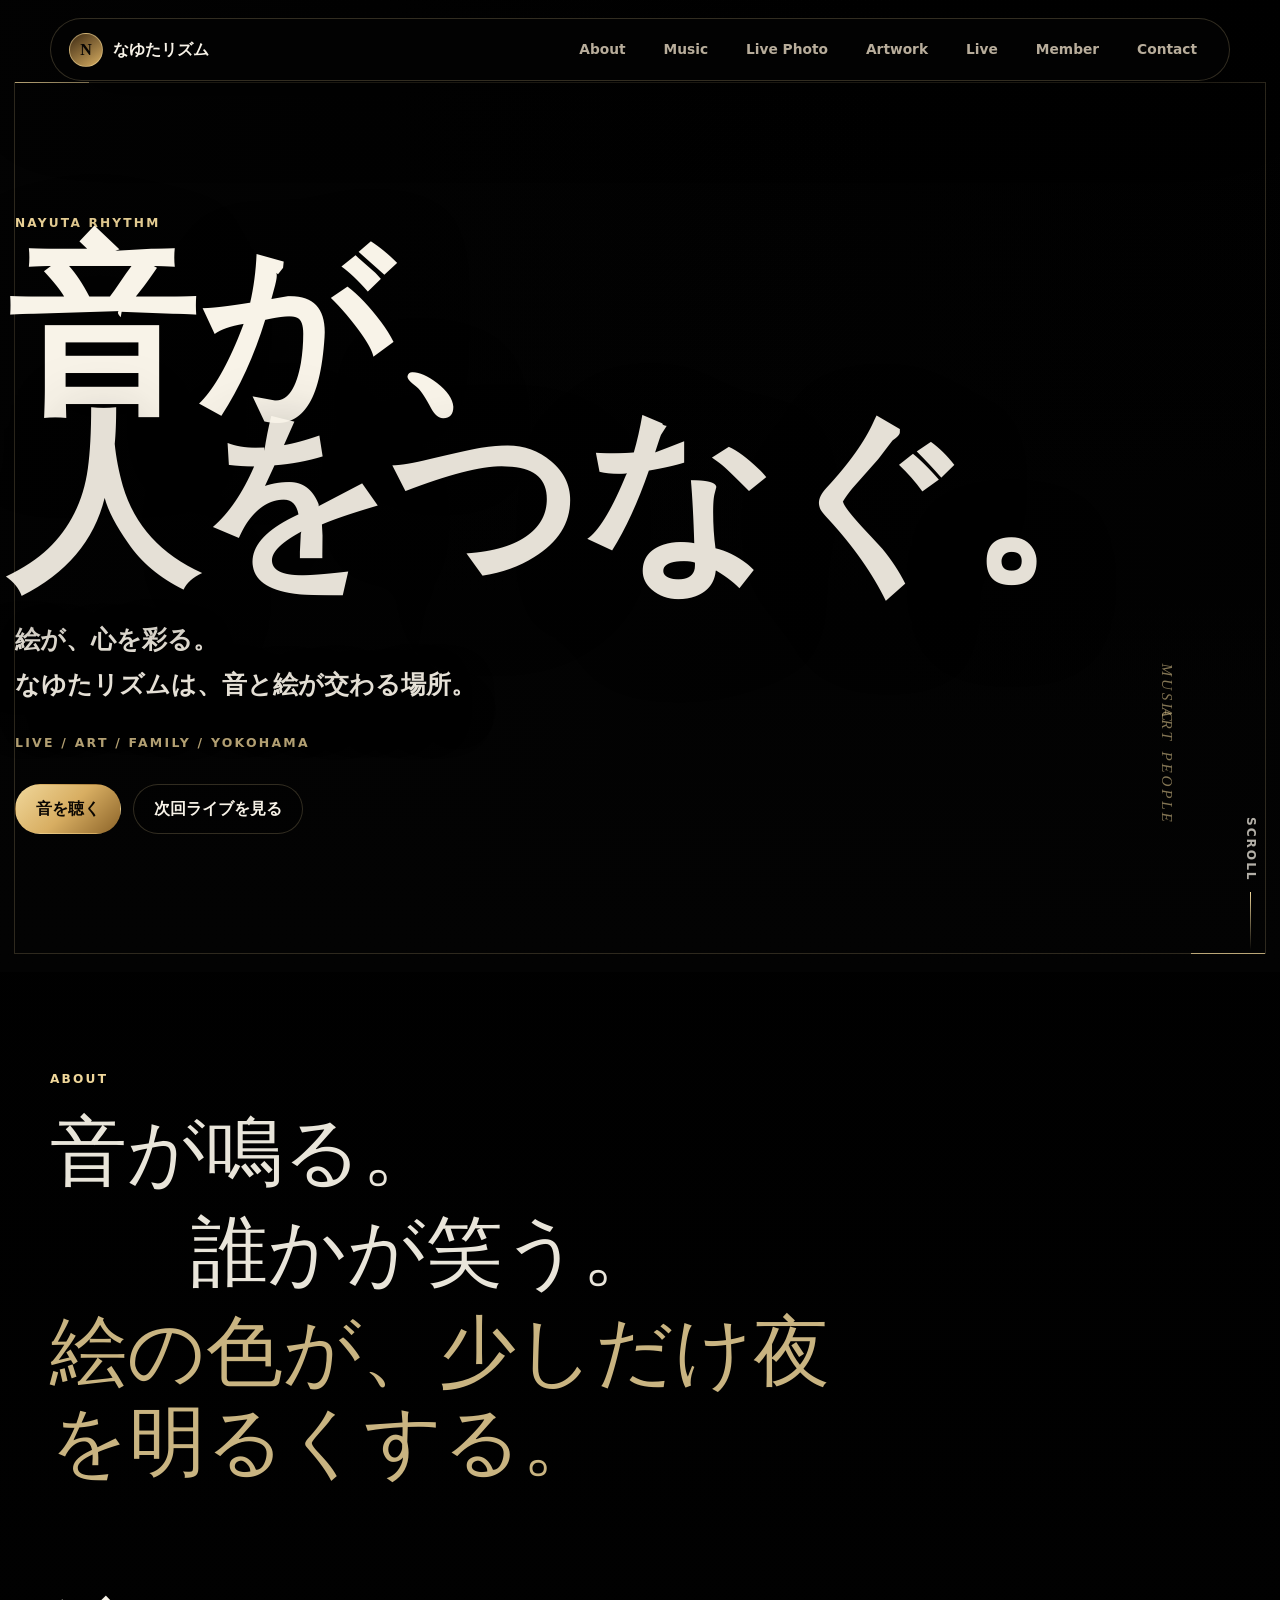
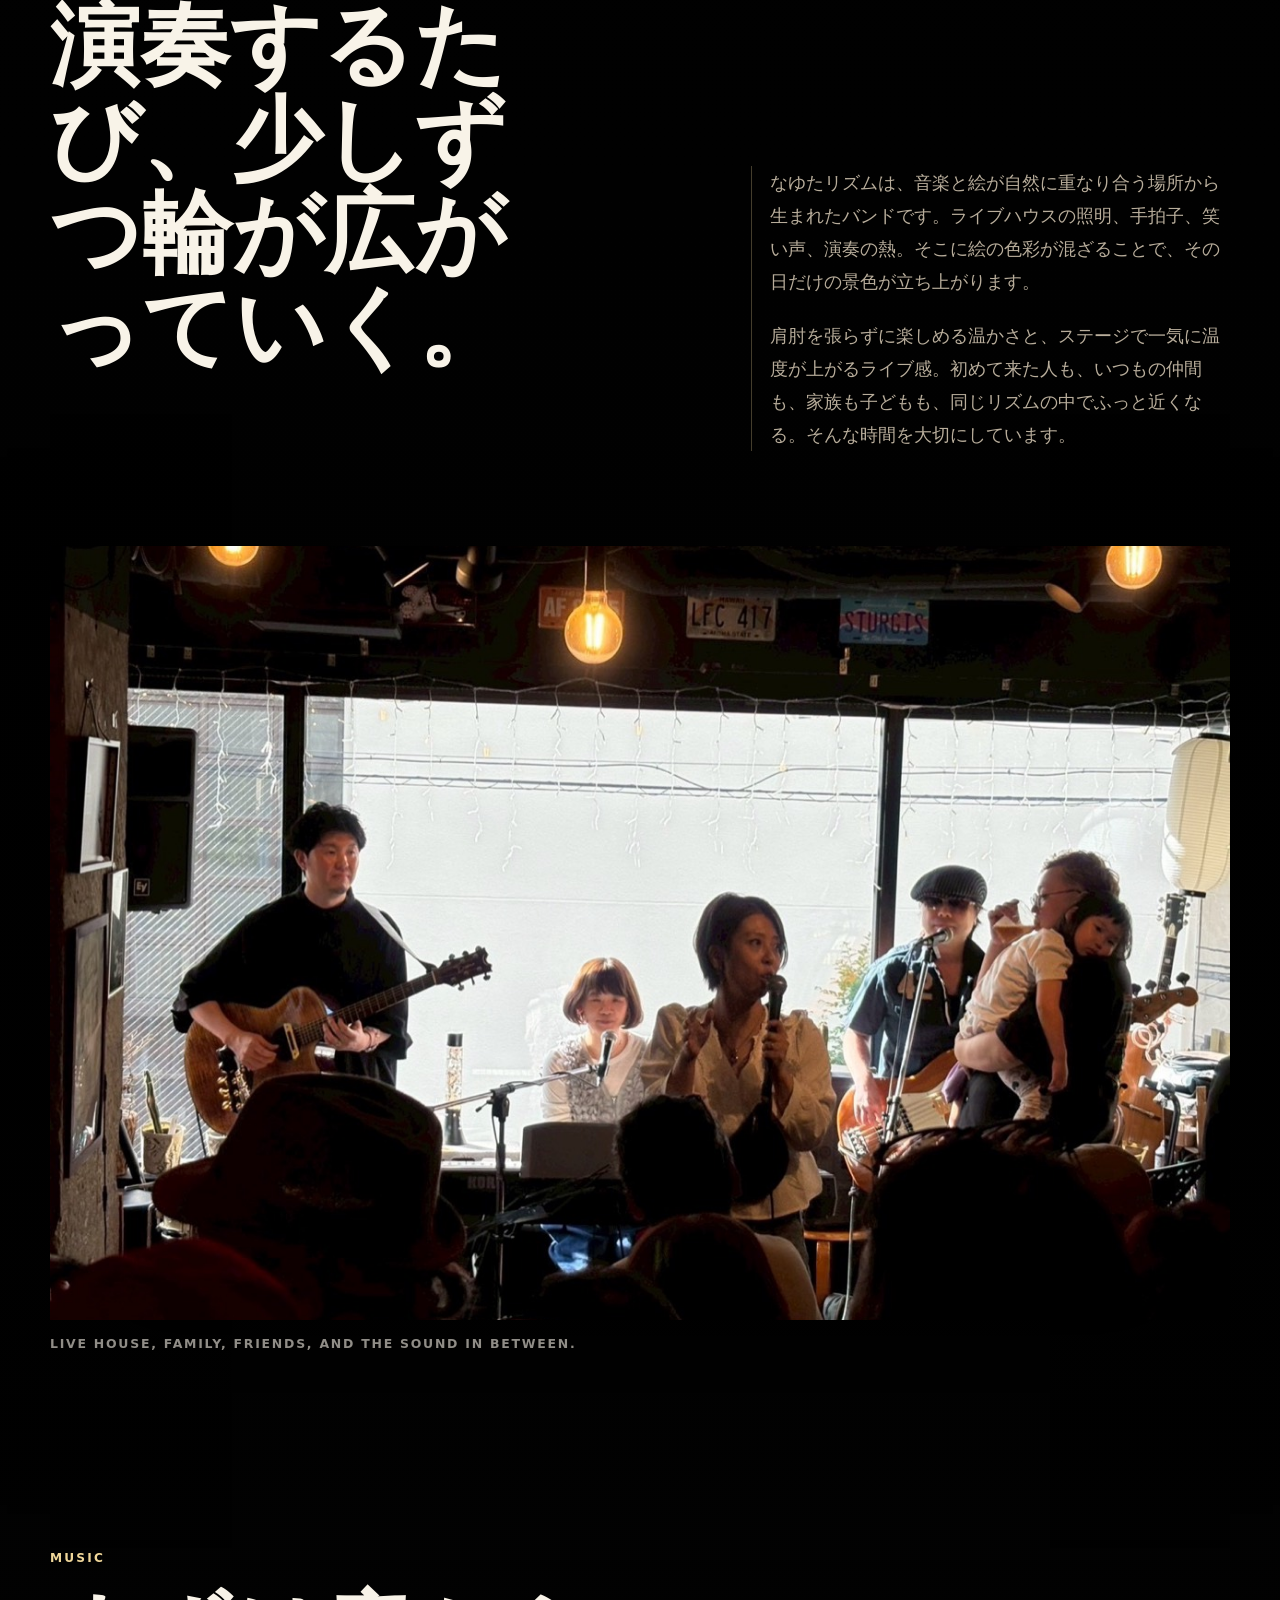
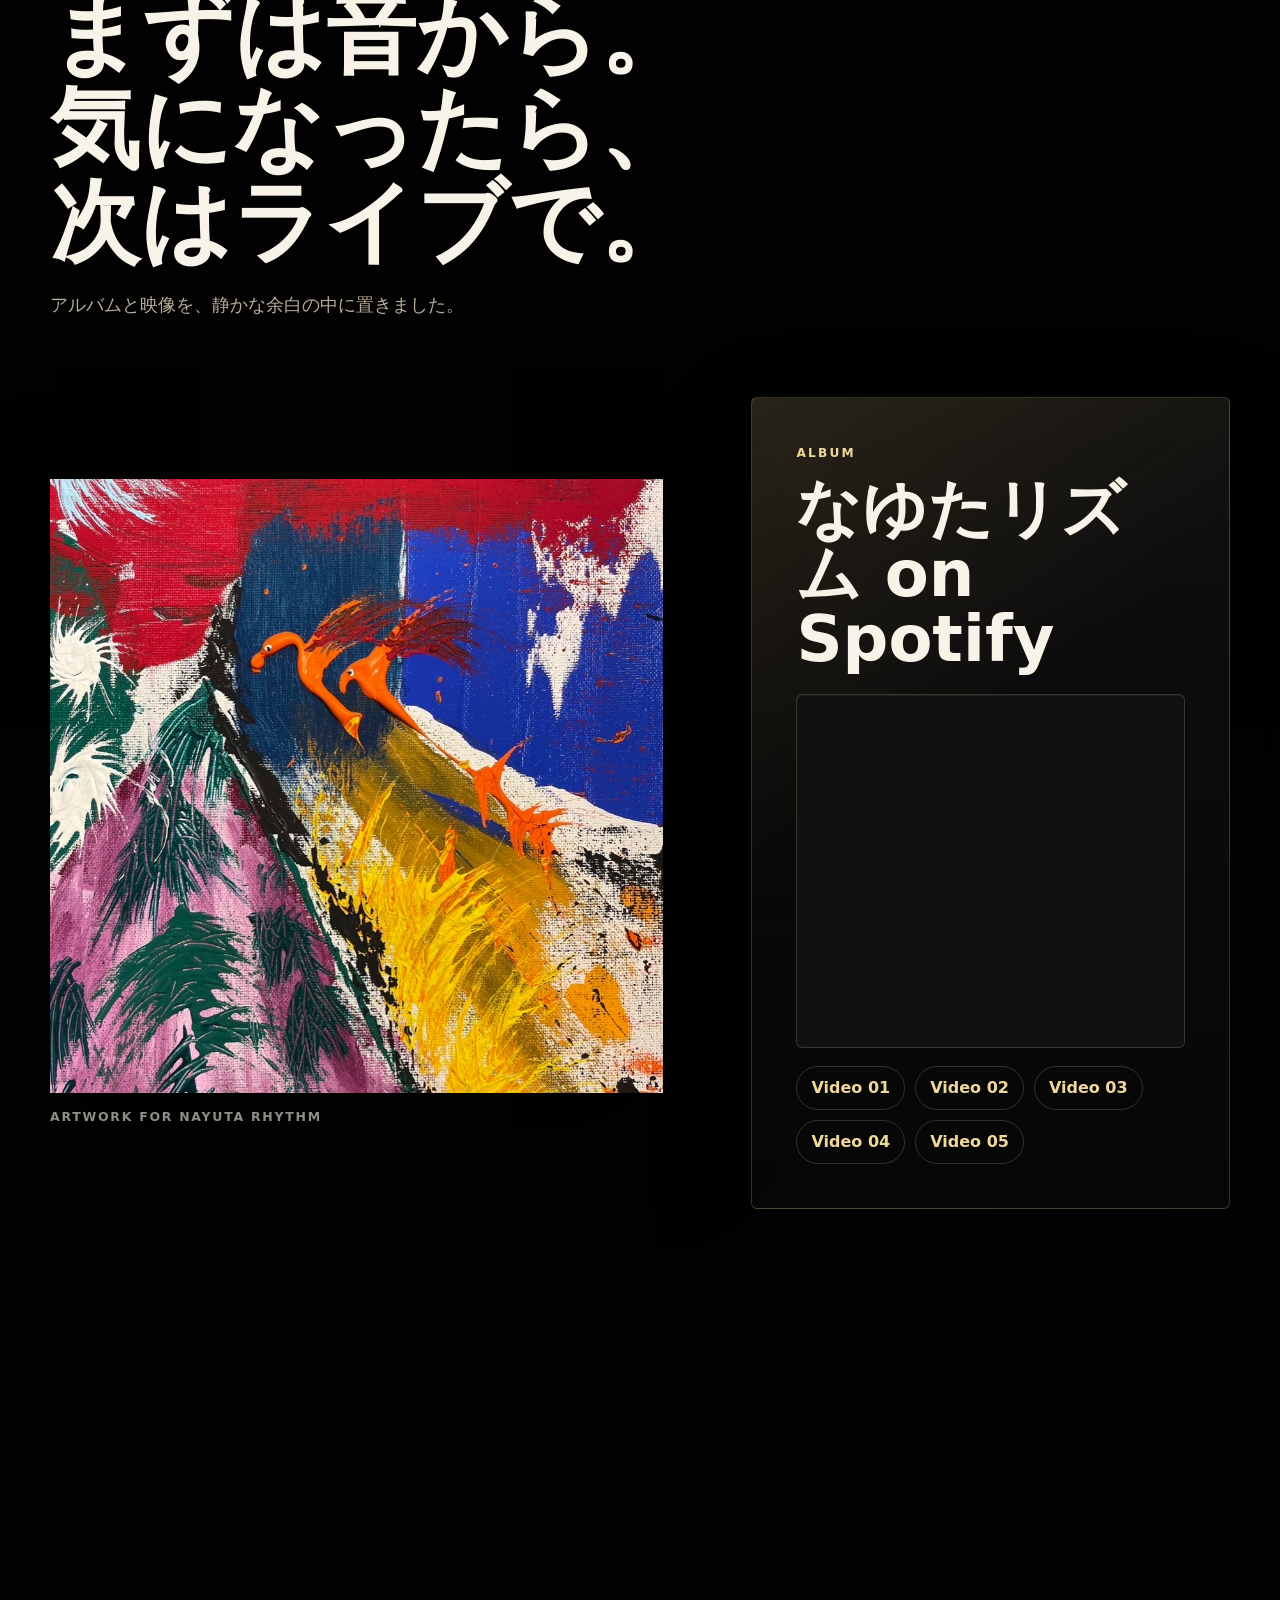
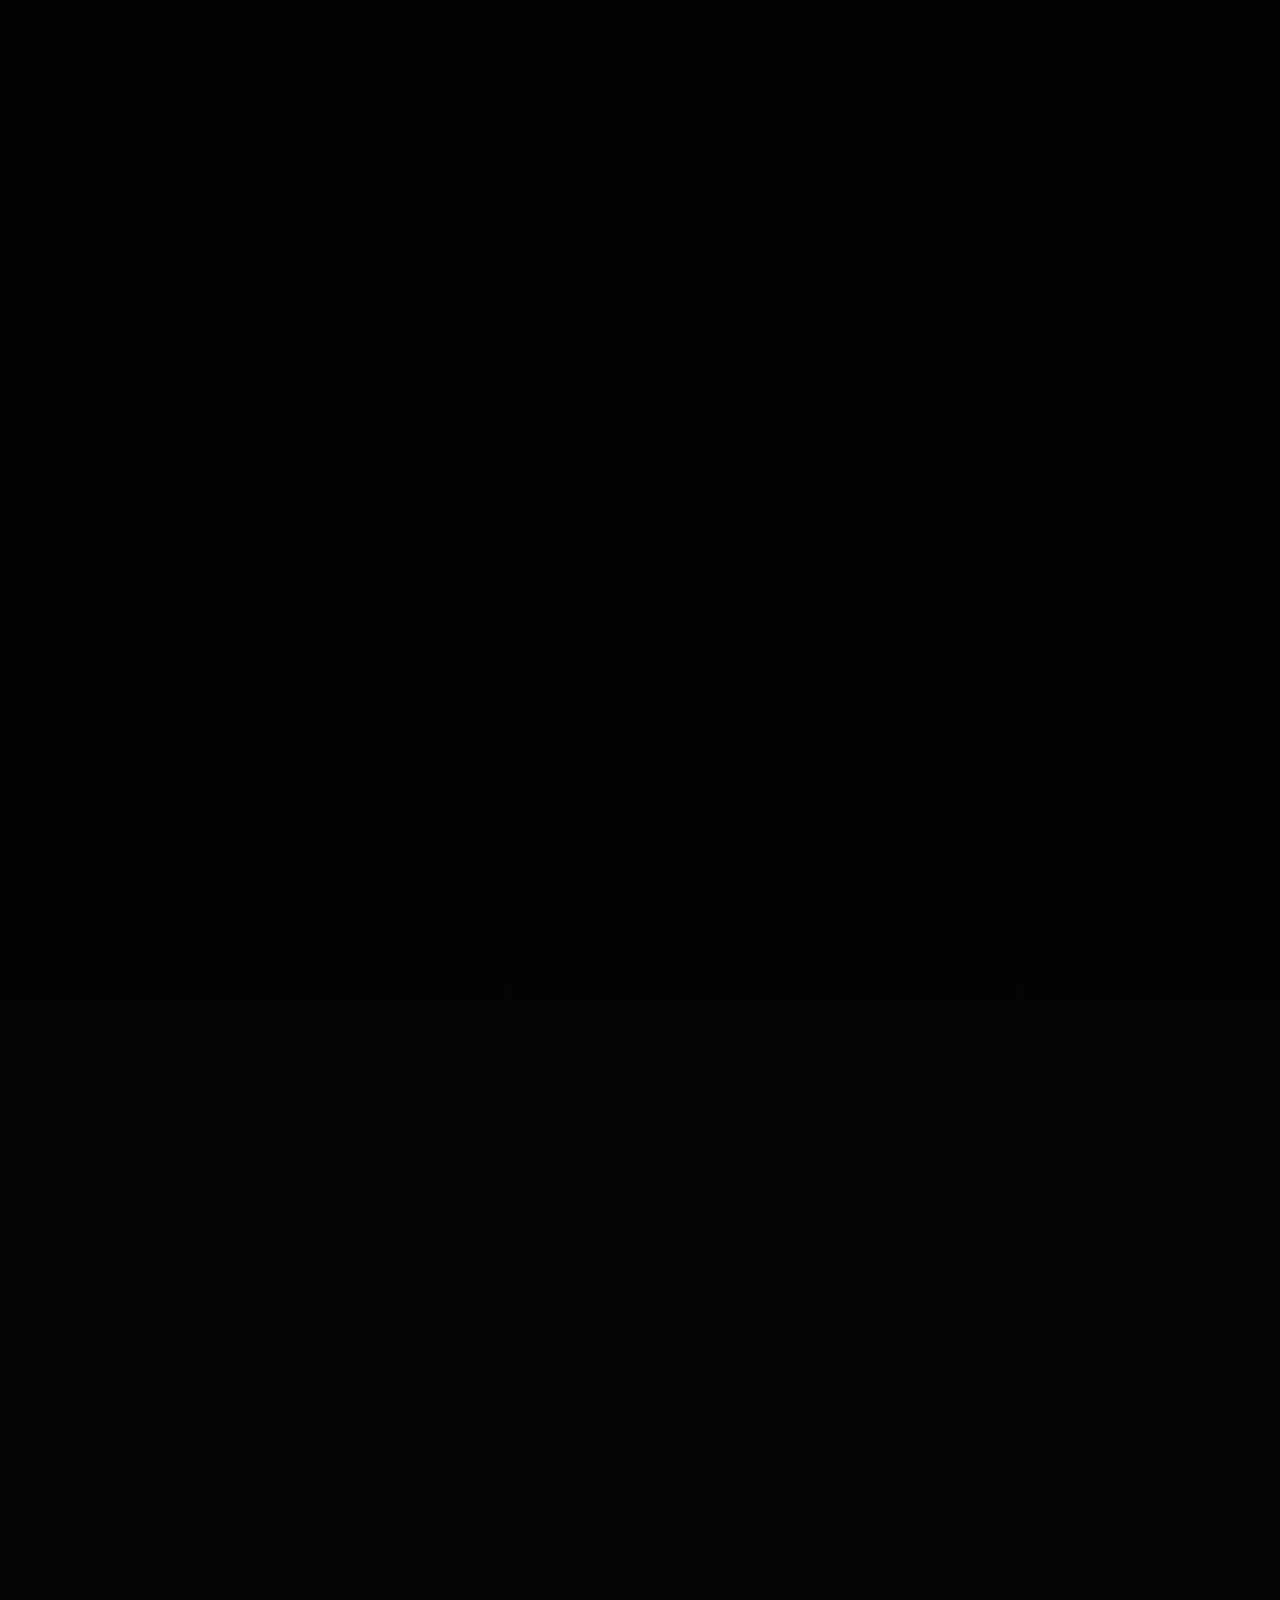
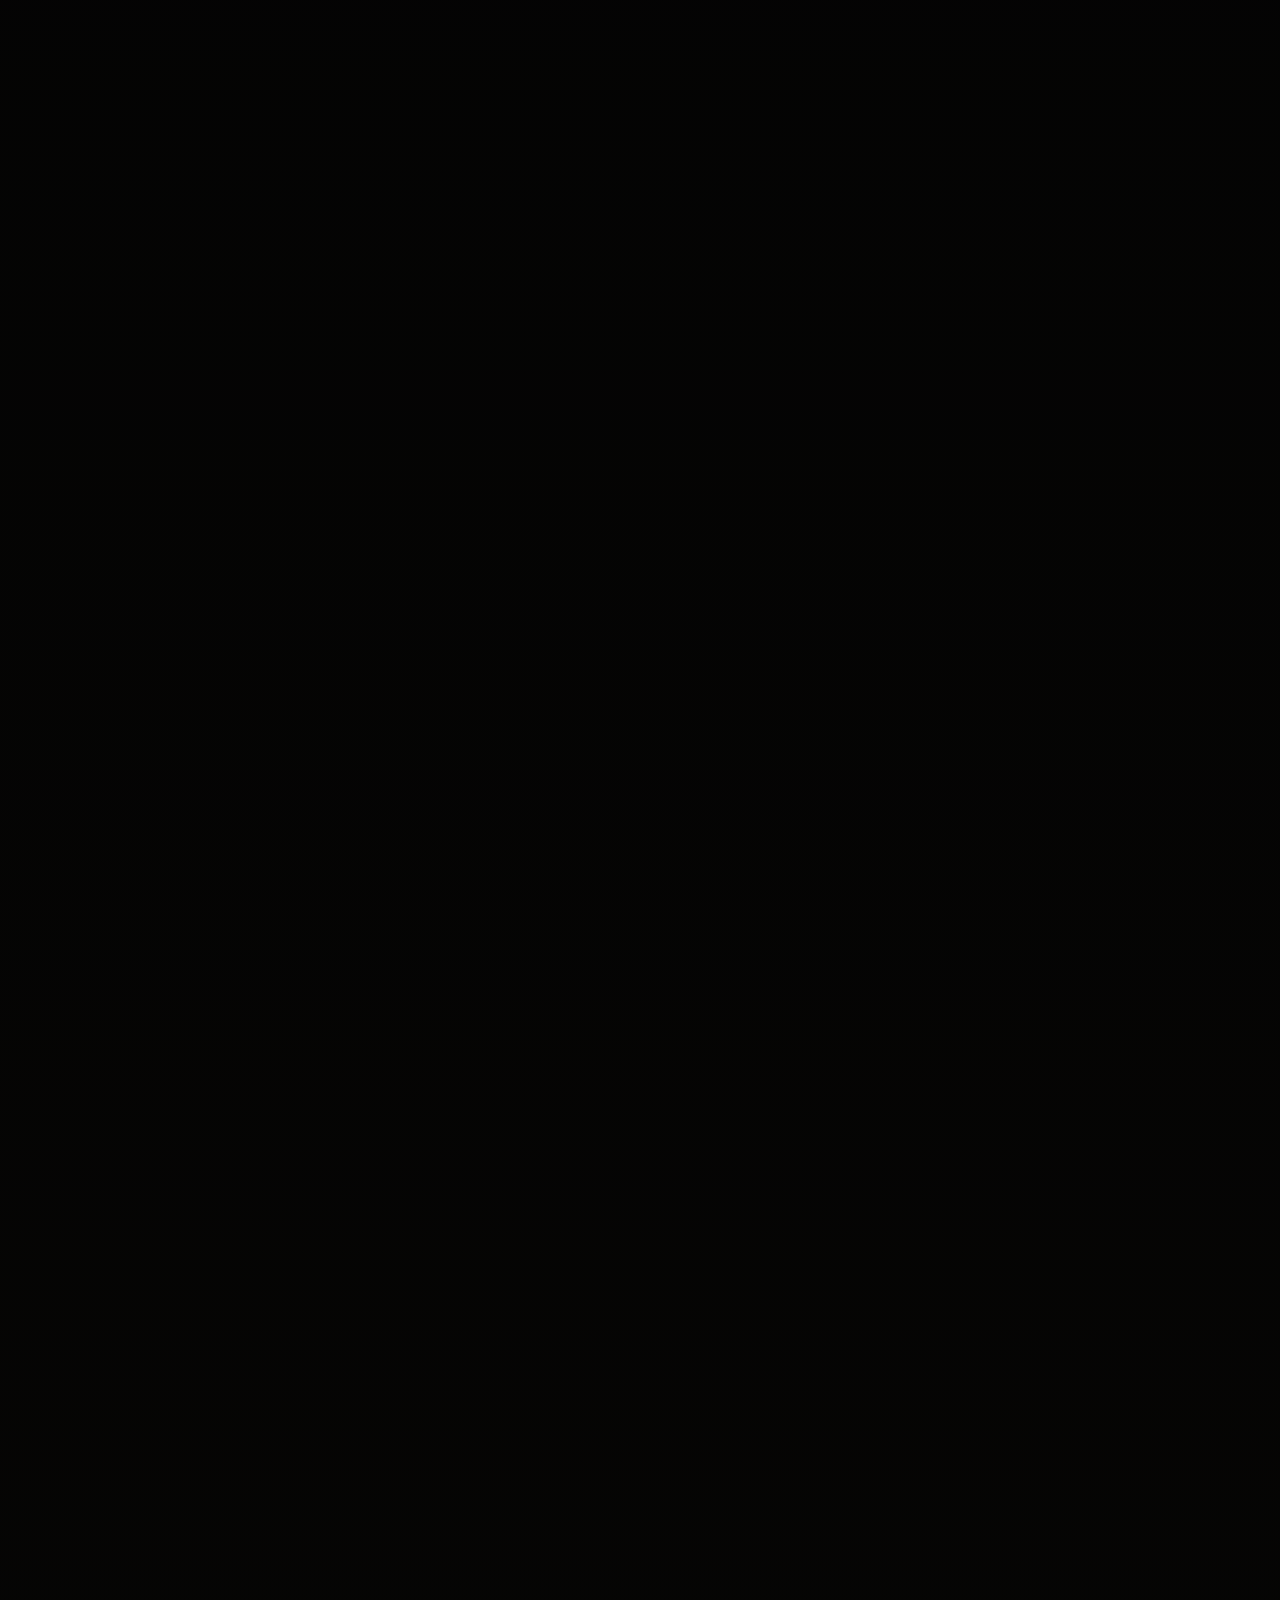
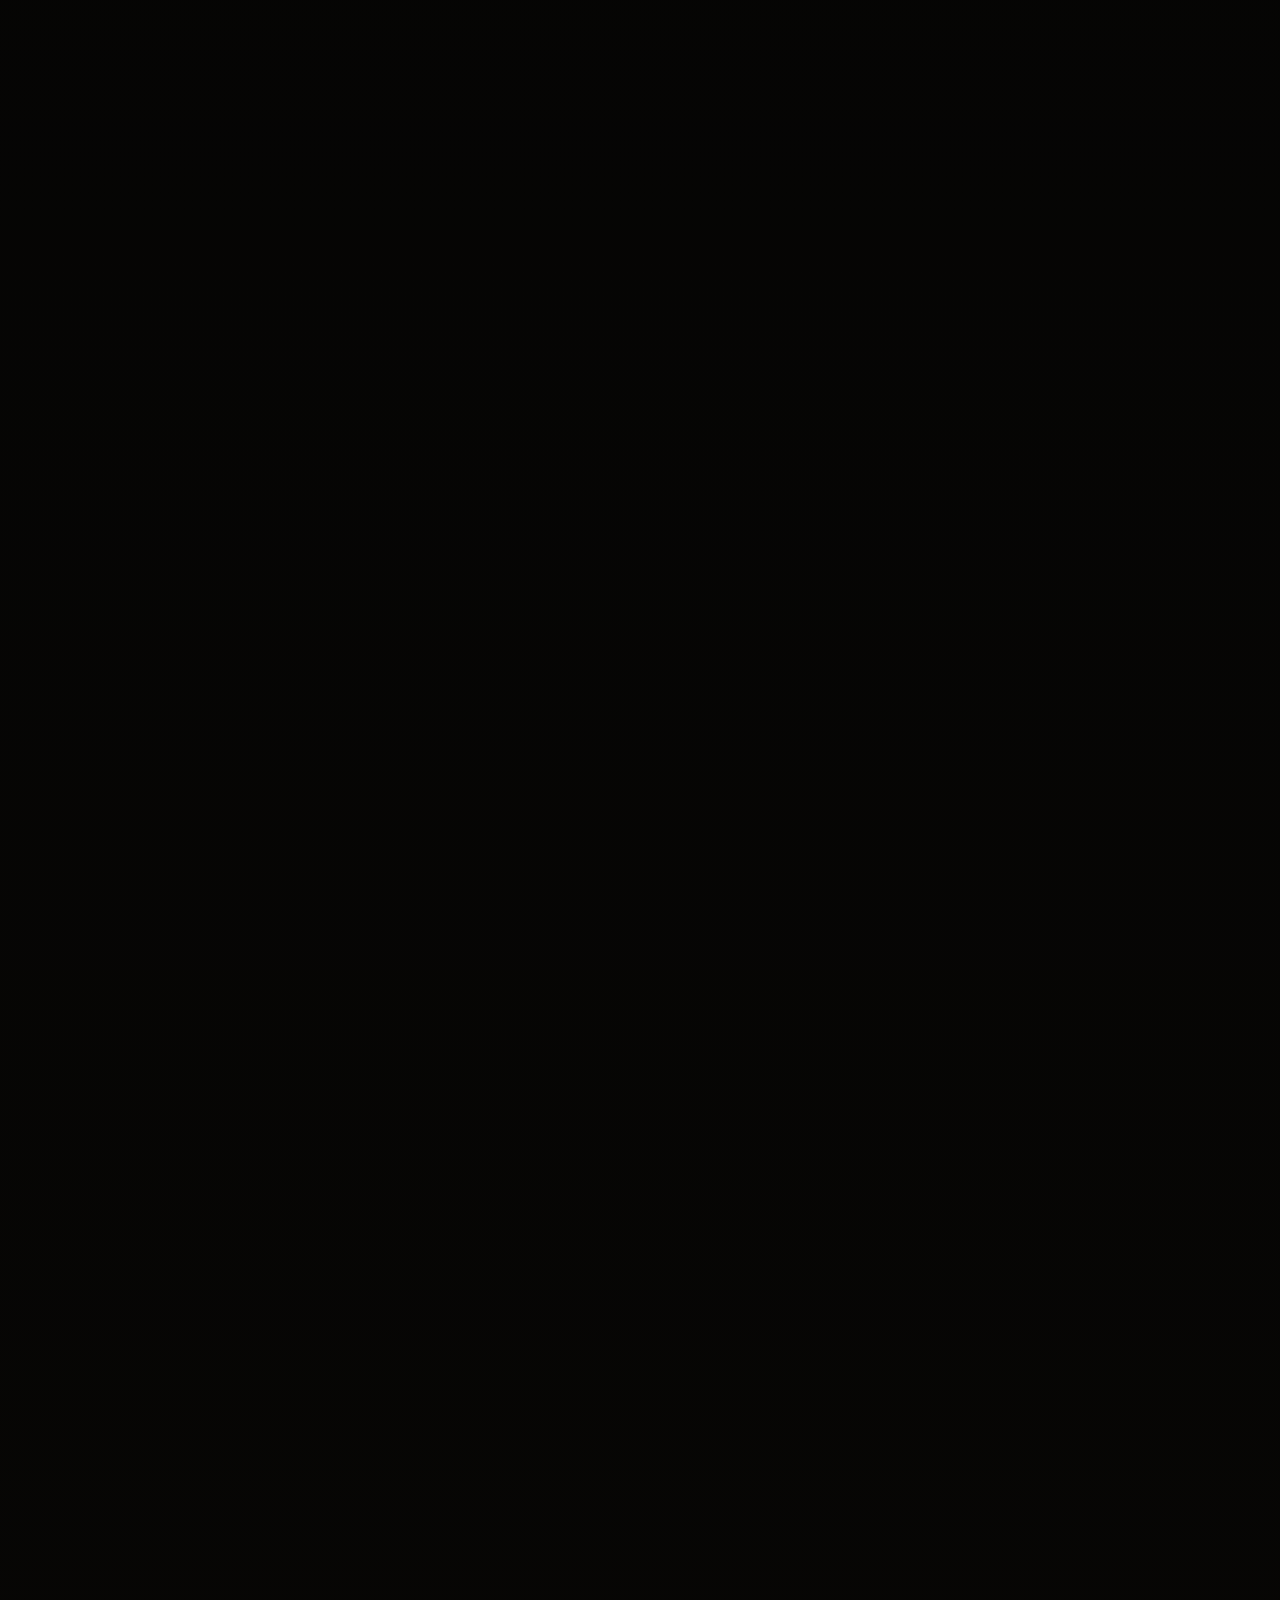
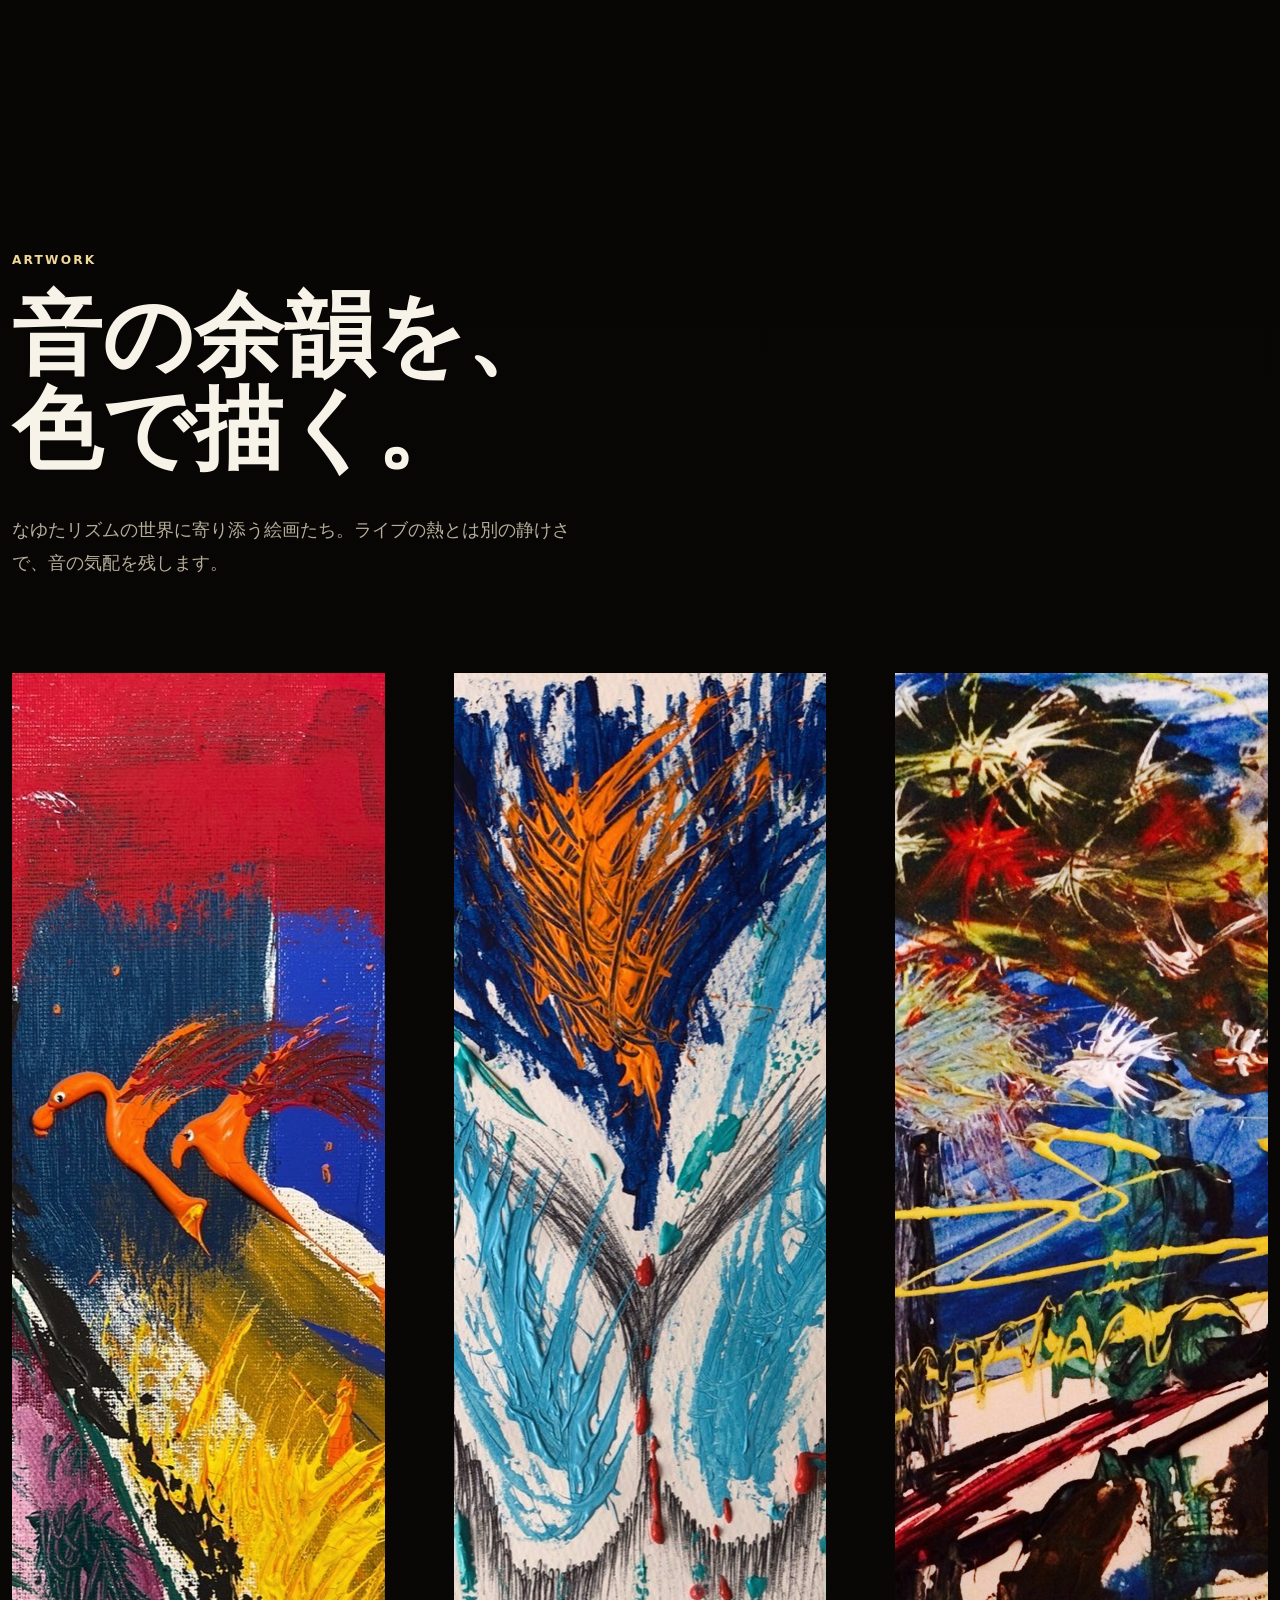
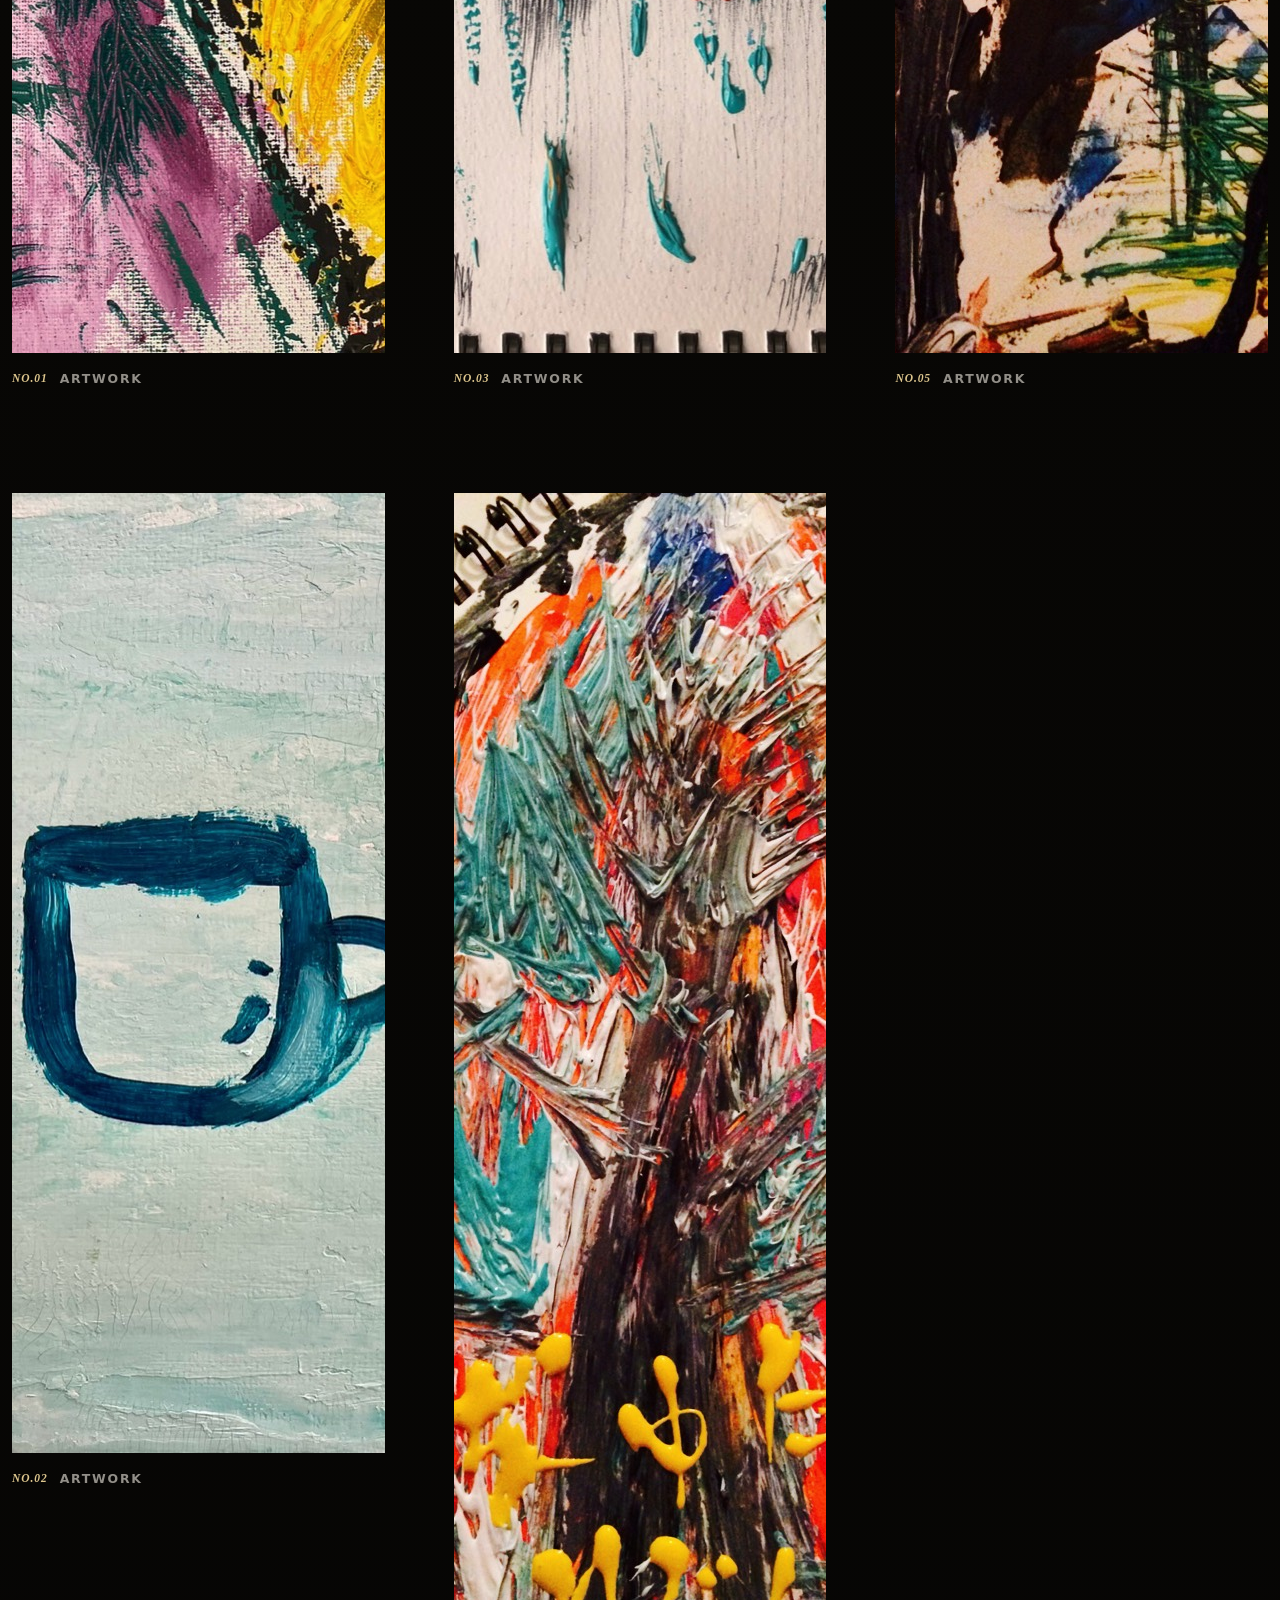
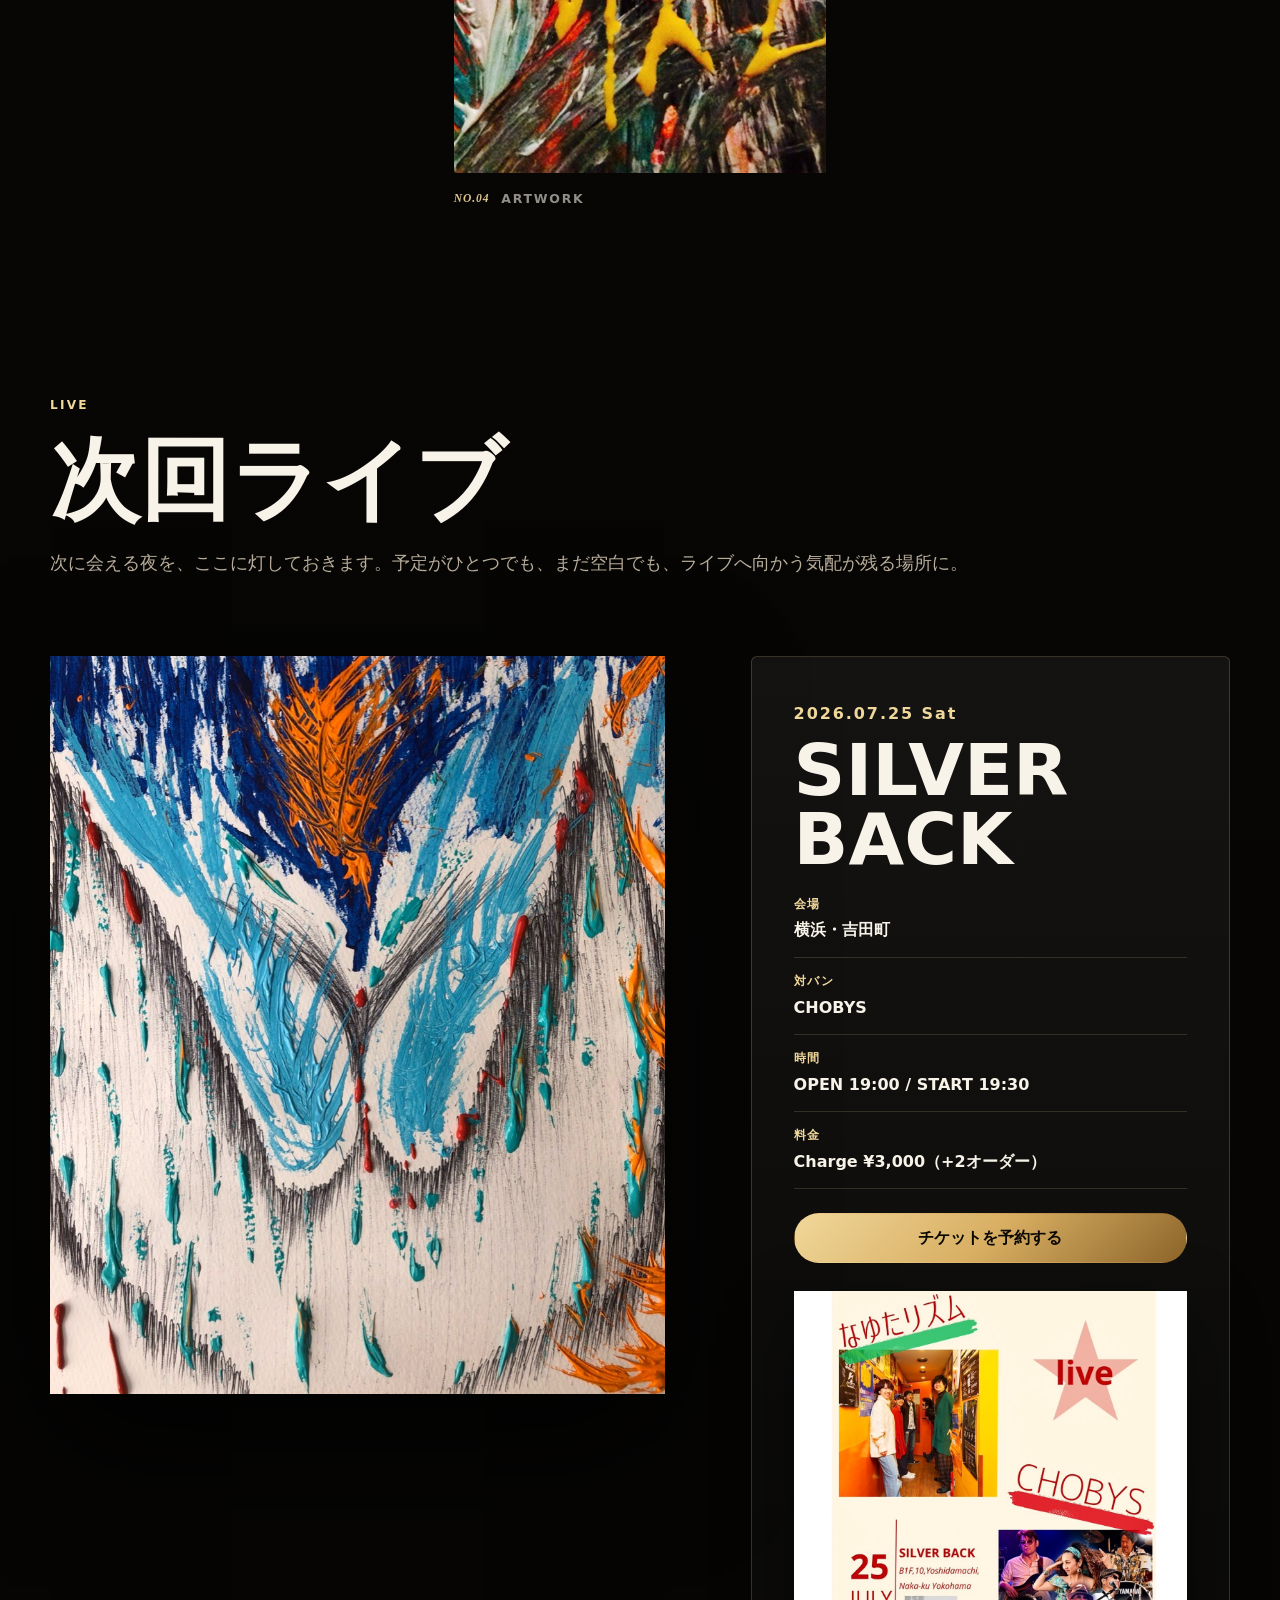
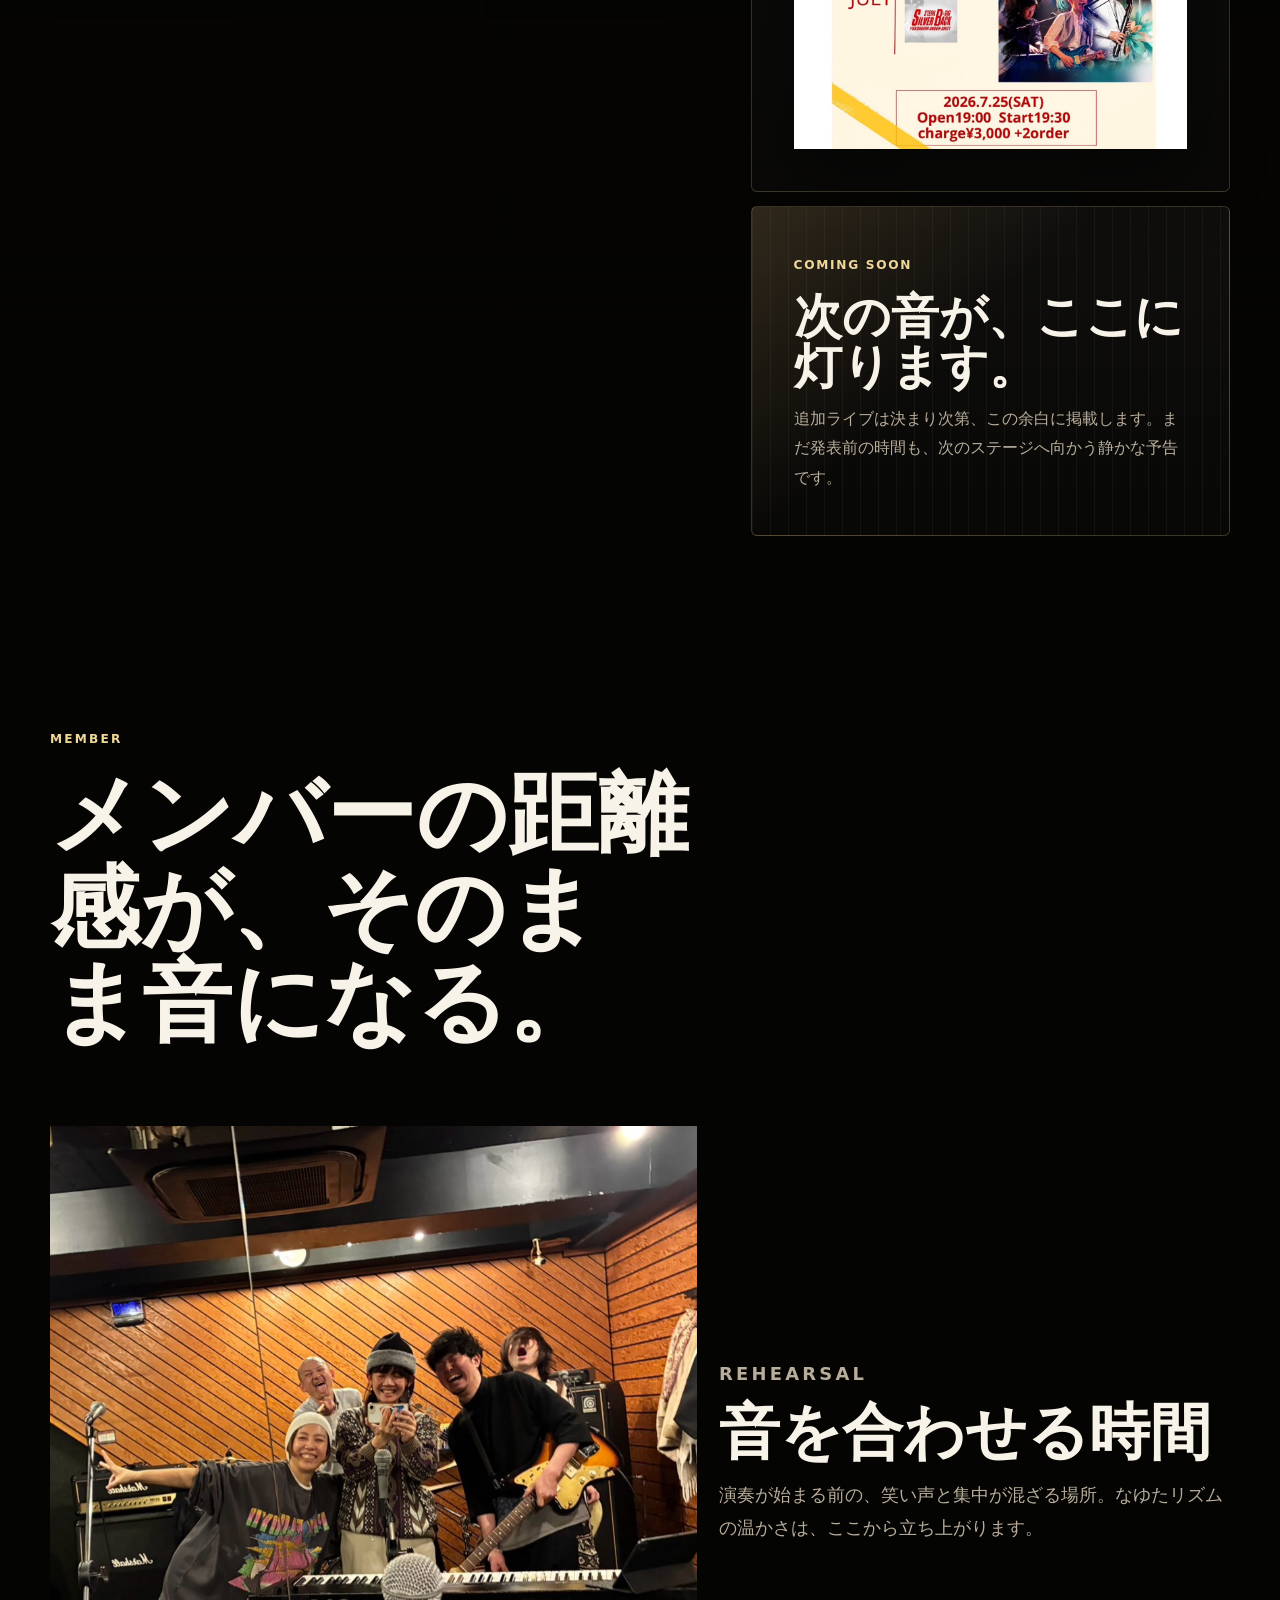
==== index.html @ 08f3bb56 "Update YouTube menu labels" ====
<!doctype html>
<html lang="ja">
  <head>
    <meta charset="utf-8" />
    <meta name="viewport" content="width=device-width, initial-scale=1" />
    <meta name="theme-color" content="#030303" />
    <meta
      name="description"
      content="なゆたリズム公式サイト。音楽と絵が交わる温かなライブバンド。音源、ギャラリー、次回ライブ情報、出演依頼・お問い合わせはこちら。"
    />
    <meta property="og:type" content="website" />
    <meta property="og:site_name" content="なゆたリズム" />
    <meta property="og:title" content="なゆたリズム | Official Site" />
    <meta
      property="og:description"
      content="音が、人をつなぐ。絵が、心を彩る。なゆたリズムは、音と絵が交わる場所。"
    />
    <meta property="og:image" content="assets/live-06.jpg" />
    <meta name="twitter:card" content="summary_large_image" />
    <title>なゆたリズム | 音と絵が交わる公式サイト</title>
    <link rel="icon" href="favicon.svg" type="image/svg+xml" />
    <link rel="preconnect" href="https://open.spotify.com" />
    <link rel="stylesheet" href="styles.css?v=20260708-youtube-menu-v11" />
  </head>
  <body>
    <a class="skip-link" href="#about">本文へ移動</a>
    <header class="site-header" data-header>
      <a class="brand" href="#top" aria-label="なゆたリズム TOPへ">
        <span class="brand-mark">N</span>
        <span>なゆたリズム</span>
      </a>

      <button class="nav-toggle" type="button" aria-label="メニューを開く" aria-expanded="false" data-nav-toggle>
        <span></span>
        <span></span>
      </button>

      <nav class="site-nav" aria-label="メインナビゲーション" data-nav>
        <a href="#about">About</a>
        <a href="#music">Music</a>
        <a href="#gallery">Live Photo</a>
        <a href="#artwork">Artwork</a>
        <a href="#live">Live</a>
        <a href="#member">Member</a>
        <a href="#contact">Contact</a>
      </nav>
    </header>

    <main id="top">
      <section class="hero" aria-label="なゆたリズム メインビジュアル">
        <picture>
          <source media="(max-width: 739px)" srcset="assets/live-02.jpg" width="960" height="1280" />
          <img
            class="hero-image"
            src="assets/live-06.jpg"
            alt="観客の前で演奏するなゆたリズムのライブ写真"
            width="1280"
            height="960"
            fetchpriority="high"
            decoding="async"
          />
        </picture>
        <div class="hero-shade" aria-hidden="true"></div>
        <div class="hero-frame" aria-hidden="true"></div>
        <div class="hero-content reveal">
          <p class="eyebrow">Nayuta Rhythm</p>
          <h1 class="hero-title"><span>音が、</span><span>人をつなぐ。</span></h1>
          <p class="hero-copy">
            絵が、心を彩る。<br />
            なゆたリズムは、音と絵が交わる場所。
          </p>
          <p class="hero-note">Live / Art / Family / Yokohama</p>
          <div class="hero-actions" aria-label="主要リンク">
            <a class="button button-primary" href="#music">音を聴く</a>
            <a class="button button-quiet" href="#live">次回ライブを見る</a>
          </div>
        </div>
        <div class="hero-words" aria-hidden="true">
          <span>Music</span>
          <span>Art</span>
          <span>People</span>
        </div>
        <a class="scroll-cue" href="#about" aria-label="下へスクロール">
          <span>Scroll</span>
        </a>
      </section>

      <section id="about" class="section about-section reveal">
        <p class="section-kicker">About</p>
        <div class="story-intro" aria-label="なゆたリズムの世界観">
          <span>音が鳴る。</span>
          <span>誰かが笑う。</span>
          <span>絵の色が、少しだけ夜を明るくする。</span>
        </div>
        <div class="about-layout">
          <div class="section-heading">
            <h2>演奏するたび、少しずつ輪が広がっていく。</h2>
          </div>
          <div class="about-copy">
            <p>
              なゆたリズムは、音楽と絵が自然に重なり合う場所から生まれたバンドです。ライブハウスの照明、手拍子、笑い声、演奏の熱。そこに絵の色彩が混ざることで、その日だけの景色が立ち上がります。
            </p>
            <p>
              肩肘を張らずに楽しめる温かさと、ステージで一気に温度が上がるライブ感。初めて来た人も、いつもの仲間も、家族も子どもも、同じリズムの中でふっと近くなる。そんな時間を大切にしています。
            </p>
          </div>
        </div>
        <figure class="wide-photo">
          <img src="assets/live-01.jpg" alt="客席の前で演奏するなゆたリズムのライブ写真" width="1280" height="960" loading="lazy" decoding="async" />
          <figcaption>Live house, family, friends, and the sound in between.</figcaption>
        </figure>
      </section>

      <section id="music" class="section music-section reveal">
        <p class="section-kicker">Music</p>
        <div class="section-heading music-heading">
          <h2>まずは音から。気になったら、次はライブで。</h2>
          <p>アルバムと映像を、静かな余白の中に置きました。</p>
        </div>
        <div class="music-showcase">
          <figure class="album-art">
            <img src="assets/art-red.jpg" alt="赤と青と黄色が重なるアート作品" width="960" height="1280" loading="lazy" decoding="async" />
            <figcaption>Artwork for Nayuta Rhythm</figcaption>
          </figure>
          <div class="music-panel">
            <p class="eyebrow">Album</p>
            <h3>なゆたリズム on Spotify</h3>
            <div class="spotify-frame">
              <iframe
                title="Spotifyでなゆたリズムのアルバムを聴く"
                src="https://open.spotify.com/embed/album/3uCcKP15fva9K0MzTCRxSX?utm_source=generator"
                width="100%"
                height="352"
                allow="autoplay; clipboard-write; encrypted-media; fullscreen; picture-in-picture"
                loading="lazy"
              ></iframe>
            </div>
            <div class="video-links" aria-label="YouTube動画リンク">
              <a href="https://youtu.be/my8NFSot_Vs">Video 01</a>
              <a href="https://youtu.be/BkhrYlnSdwc">Video 02</a>
              <a href="https://youtu.be/Fz5E6OEyFX0">Video 03</a>
              <a href="https://youtu.be/K9UUtu_fSV8">Video 04</a>
              <a href="https://youtu.be/auZzusjvbvU">Video 05</a>
            </div>
          </div>
        </div>
      </section>

      <section id="gallery" class="section gallery-section reveal">
        <p class="section-kicker">Live Photo</p>
        <div class="section-heading gallery-heading">
          <h2>ライブの熱が、そのまま残る写真。</h2>
          <p>ステージ、客席、打ち上げ、オフショット。なゆたリズムの音が人をつないだ瞬間を集めました。</p>
        </div>
        <div class="gallery-wall">
          <figure class="gallery-piece gallery-xl" data-lightbox="assets/live-01.jpg" data-caption="LIVE"><img src="assets/live-01.jpg" alt="客席の前で演奏するなゆたリズムのライブ写真" width="1280" height="960" loading="lazy" decoding="async" /><figcaption>LIVE</figcaption></figure>
          <figure class="gallery-piece gallery-xl" data-lightbox="assets/live-06.jpg" data-caption="LIVE"><img src="assets/live-06.jpg" alt="客席を前にステージで演奏するなゆたリズム" width="1280" height="960" loading="lazy" decoding="async" /><figcaption>LIVE</figcaption></figure>
          <figure class="gallery-piece" data-lightbox="assets/live-02.jpg" data-caption="VOCAL"><img src="assets/live-02.jpg" alt="マイクを握って歌うボーカルと隣で歌うベース" width="960" height="1280" loading="lazy" decoding="async" /><figcaption>VOCAL</figcaption></figure>
          <figure class="gallery-piece gallery-tall" data-lightbox="assets/live-03.jpg" data-caption="FAMILY"><img src="assets/live-03.jpg" alt="子どもがマイクを持つライブの一場面" width="960" height="1280" loading="lazy" decoding="async" /><figcaption>FAMILY</figcaption></figure>
          <figure class="gallery-piece" data-lightbox="assets/live-04.jpg" data-caption="STAGE"><img src="assets/live-04.jpg" alt="ライブハウスの照明の中で演奏するバンド全体" width="1280" height="960" loading="lazy" decoding="async" /><figcaption>STAGE</figcaption></figure>
          <figure class="gallery-piece" data-lightbox="assets/live-05.jpg" data-caption="MEMBERS"><img src="assets/live-05.jpg" alt="リハーサルスタジオで笑顔を見せるメンバー" width="1280" height="960" loading="lazy" decoding="async" /><figcaption>MEMBERS</figcaption></figure>
          <figure class="gallery-piece gallery-wide" data-lightbox="assets/live-07.jpg" data-caption="FRIENDS"><img src="assets/live-07.jpg" alt="ライブ後の集合写真" width="1280" height="959" loading="lazy" decoding="async" /><figcaption>FRIENDS</figcaption></figure>
          <figure class="gallery-piece" data-lightbox="assets/live-08.jpg" data-caption="AFTER PARTY"><img src="assets/live-08.jpg" alt="打ち上げ写真" width="1280" height="960" loading="lazy" decoding="async" /><figcaption>AFTER PARTY</figcaption></figure>
          <figure class="gallery-piece gallery-tall" data-lightbox="assets/live-09.jpg" data-caption="OFF SHOT"><img src="assets/live-09.jpg" alt="ライブ後に仲間と並んで笑うオフショット" width="960" height="1280" loading="lazy" decoding="async" /><figcaption>OFF SHOT</figcaption></figure>
          <figure class="gallery-piece" data-lightbox="assets/live-10.jpg" data-caption="TOGETHER"><img src="assets/live-10.jpg" alt="ライブ後の集合写真" width="960" height="1280" loading="lazy" decoding="async" /><figcaption>TOGETHER</figcaption></figure>
        </div>
      </section>

      <section id="artwork" class="section gallery-section artwork-section reveal">
        <p class="section-kicker">Artwork</p>
        <div class="section-heading gallery-heading">
          <h2>音の余韻を、色で描く。</h2>
          <p>なゆたリズムの世界に寄り添う絵画たち。ライブの熱とは別の静けさで、音の気配を残します。</p>
        </div>
        <div class="gallery-wall">
          <figure class="gallery-piece" data-lightbox="assets/art-red.jpg" data-caption="ARTWORK"><img src="assets/art-red.jpg" alt="赤、青、黄色の筆致が重なるアート作品" width="960" height="1280" loading="lazy" decoding="async" /><figcaption>ARTWORK</figcaption></figure>
          <figure class="gallery-piece gallery-wide" data-lightbox="assets/art-cup.jpg" data-caption="ARTWORK"><img src="assets/art-cup.jpg" alt="淡い水色の背景に描かれたカップのアート作品" width="1280" height="960" loading="lazy" decoding="async" /><figcaption>ARTWORK</figcaption></figure>
          <figure class="gallery-piece gallery-tall" data-lightbox="assets/art-blue.jpg" data-caption="ARTWORK"><img src="assets/art-blue.jpg" alt="青とオレンジの筆致が印象的な絵" width="959" height="1280" loading="lazy" decoding="async" /><figcaption>ARTWORK</figcaption></figure>
          <figure class="gallery-piece gallery-tall" data-lightbox="assets/1-写真1.jpg" data-caption="ARTWORK"><img src="assets/1-写真1.jpg" alt="赤と青緑の力強い筆致で描かれたなゆたリズムの絵画" width="960" height="1280" loading="lazy" decoding="async" /><figcaption>ARTWORK</figcaption></figure>
          <figure class="gallery-piece gallery-tall" data-lightbox="assets/2-写真2.jpg" data-caption="ARTWORK"><img src="assets/2-写真2.jpg" alt="青と黄色と黒の筆致が重なる抽象的な絵画" width="960" height="1280" loading="lazy" decoding="async" /><figcaption>ARTWORK</figcaption></figure>
        </div>
      </section>

      <section id="live" class="section live-section reveal">
        <p class="section-kicker">Live</p>
        <div class="section-heading live-heading">
          <h2>次回ライブ</h2>
          <p>次に会える夜を、ここに灯しておきます。予定がひとつでも、まだ空白でも、ライブへ向かう気配が残る場所に。</p>
        </div>
        <div class="live-board">
          <article class="live-visual">
            <img src="assets/art-blue.jpg" alt="青とオレンジを基調にしたライブフライヤー用の絵" width="959" height="1280" loading="lazy" decoding="async" />
          </article>
          <div class="live-list">
            <article class="live-event">
              <p class="live-date">2026.07.25 Sat</p>
              <h3>SILVER BACK</h3>
              <dl>
                <div><dt>会場</dt><dd>横浜・吉田町</dd></div>
                <div><dt>対バン</dt><dd>CHOBYS</dd></div>
                <div><dt>時間</dt><dd>OPEN 19:00 / START 19:30</dd></div>
                <div><dt>料金</dt><dd>Charge ¥3,000（+2オーダー）</dd></div>
              </dl>
              <a class="button button-primary" href="#" data-mail-link>チケットを予約する</a>
              <figure class="live-flyer" data-lightbox="assets/flyer-20260725.jpg" data-caption="2026.07.25 LIVE FLYER">
                <img src="assets/flyer-20260725.jpg" alt="2026年7月25日 SILVER BACK なゆたリズムとCHOBYSのライブフライヤー" width="1099" height="1280" loading="lazy" decoding="async" />
              </figure>
            </article>
            <article class="live-empty" aria-label="追加ライブ情報">
              <span>Coming Soon</span>
              <h3>次の音が、ここに灯ります。</h3>
              <p>追加ライブは決まり次第、この余白に掲載します。まだ発表前の時間も、次のステージへ向かう静かな予告です。</p>
            </article>
          </div>
        </div>
      </section>

      <section id="member" class="section members-section reveal" aria-labelledby="members-title">
        <p class="section-kicker">Member</p>
        <div class="section-heading">
          <h2 id="members-title">メンバーの距離感が、そのまま音になる。</h2>
        </div>
        <div class="member-list">
          <article class="member-profile">
            <img src="assets/member-studio.jpg" alt="スタジオで楽器と一緒に写るなゆたリズムのメンバー" width="1280" height="960" loading="lazy" decoding="async" />
            <div>
              <p class="eyebrow">Rehearsal</p>
              <h3>音を合わせる時間</h3>
              <p>演奏が始まる前の、笑い声と集中が混ざる場所。なゆたリズムの温かさは、ここから立ち上がります。</p>
            </div>
          </article>
          <article class="member-profile">
            <img src="assets/member-stairs.jpg" alt="階段で集まって笑顔を見せるなゆたリズムのメンバー" width="896" height="1193" loading="lazy" decoding="async" />
            <div>
              <p class="eyebrow">Backstage</p>
              <h3>ステージの前も後も</h3>
              <p>ライブの熱が残る帰り道まで、同じリズムでつながっている。人柄がそのまま音に出るバンドです。</p>
            </div>
          </article>
          <article class="member-profile">
            <img src="assets/live-05.jpg" alt="ライブ後に笑顔を見せるメンバー" width="1280" height="960" loading="lazy" decoding="async" />
            <div>
              <p class="eyebrow">Live Day</p>
              <h3>熱量が残る一枚</h3>
              <p>演奏後の表情には、その日の空気がそのまま写ります。次のライブへ向かう力になる一瞬。</p>
            </div>
          </article>
        </div>
      </section>

      <section id="contact" class="section contact-section reveal">
        <div class="contact-shell">
          <div>
            <p class="section-kicker">Contact</p>
            <h2>ライブ予約、出演依頼、お問い合わせはこちら。</h2>
            <p>
              ライブのご予約、出演のお誘い、作品やイベントについてのご相談など、お気軽にメールでご連絡ください。
            </p>
          </div>
          <div class="contact-actions" aria-label="お問い合わせとSNSリンク">
            <a class="button button-primary icon-button" href="#" data-mail-link>
              <svg viewBox="0 0 24 24" aria-hidden="true"><path d="M4 6h16v12H4z"/><path d="m4 7 8 6 8-6"/></svg>
              問い合わせる
            </a>
            <div class="youtube-picker" data-youtube-picker>
              <button class="button button-quiet icon-button" type="button" aria-expanded="false" aria-controls="youtube-menu" data-youtube-toggle>
                <svg viewBox="0 0 24 24" aria-hidden="true"><path d="M5 6.5h14v11H5z"/><path d="m10 9 5 3-5 3z"/></svg>
                YouTube
              </button>
              <div class="youtube-menu" id="youtube-menu" hidden data-youtube-menu>
                <a href="#" data-pending-link>YouTubeチャンネル</a>
                <a href="https://youtu.be/my8NFSot_Vs">ないものねだり</a>
                <a href="https://youtu.be/BkhrYlnSdwc">01 虹晴れ日和</a>
                <a href="https://youtu.be/Fz5E6OEyFX0">02 うた</a>
                <a href="https://youtu.be/K9UUtu_fSV8">03 ベサメムーチョ</a>
                <p class="youtube-menu-status" aria-live="polite" data-youtube-status></p>
              </div>
            </div>
            <a class="button button-quiet icon-button" href="https://open.spotify.com/album/3uCcKP15fva9K0MzTCRxSX?si=iYip_5fKQfqmBXg00TKTHQ">
              <svg viewBox="0 0 24 24" aria-hidden="true"><circle cx="12" cy="12" r="8"/><path d="M8 10c2.8-.8 5.7-.5 8 .8M8.8 13c2-.5 4.4-.3 6.1.7M9.4 15.7c1.4-.3 3-.2 4.2.4"/></svg>
              Spotify
            </a>
          </div>
        </div>
      </section>
    </main>

    <footer class="site-footer">
      <p class="footer-closing">また、同じリズムの中で。</p>
      <div class="footer-brand">
        <span class="brand-mark">N</span>
        <div>
          <p>なゆたリズム</p>
          <small>音と絵が交わる場所。</small>
        </div>
      </div>
      <nav class="footer-nav" aria-label="フッターナビゲーション">
        <a href="#about">About</a>
        <a href="#music">Music</a>
        <a href="#gallery">Live Photo</a>
        <a href="#artwork">Artwork</a>
        <a href="#live">Live</a>
        <a href="#member">Member</a>
        <a href="#contact">Contact</a>
      </nav>
      <div class="footer-social" aria-label="SNSリンク">
        <a href="#contact">YouTube</a>
        <a href="https://open.spotify.com/album/3uCcKP15fva9K0MzTCRxSX?si=iYip_5fKQfqmBXg00TKTHQ">Spotify</a>
      </div>
      <p class="footer-copy">© なゆたリズム</p>
      <a class="footer-top" href="#top">Back to top</a>
    </footer>

    <div class="lightbox" role="dialog" aria-modal="true" aria-label="画像拡大表示" data-lightbox-modal hidden>
      <button class="lightbox-close" type="button" aria-label="閉じる" data-lightbox-close>Close</button>
      <img alt="" data-lightbox-image />
      <p data-lightbox-caption></p>
    </div>

    <script src="script.js"></script>
  </body>
</html>
---- styles.css ----
:root {
  --bg: #030303;
  --panel: #0b0b0b;
  --panel-soft: #11100e;
  --ink: #f8f3e8;
  --muted: #b8ad9b;
  --gold: #d8ae62;
  --gold-soft: #f0d79a;
  --line: rgba(240, 215, 154, 0.2);
  --glass: rgba(3, 3, 3, 0.72);
  --shadow: rgba(0, 0, 0, 0.68);
  --radius: 10px;
  --max: 1180px;
  --wide: 1360px;
  --section-space: clamp(48px, 8vw, 96px);
  --heading-space: clamp(34px, 7vw, 76px);
  --ease: cubic-bezier(0.2, 0.8, 0.2, 1);
}

* {
  box-sizing: border-box;
}

html {
  overflow-x: hidden;
  scroll-behavior: smooth;
}

body {
  margin: 0;
  background:
    linear-gradient(180deg, #000 0, var(--bg) 28%, #080705 58%, #020202 100%),
    repeating-linear-gradient(90deg, rgba(240, 215, 154, 0.025) 0 1px, transparent 1px 92px);
  color: var(--ink);
  font-family: "Hiragino Kaku Gothic ProN", "Yu Gothic", Meiryo, system-ui, sans-serif;
  line-height: 1.85;
  overflow-x: clip;
}

body.nav-open,
body.lightbox-open {
  overflow: hidden;
}

a {
  color: inherit;
  text-decoration: none;
}

a:focus-visible,
button:focus-visible,
[role="button"]:focus-visible {
  outline: 2px solid var(--gold-soft);
  outline-offset: 4px;
}

img {
  display: block;
  max-width: 100%;
}

.skip-link {
  position: fixed;
  top: 10px;
  left: 10px;
  z-index: 120;
  padding: 10px 14px;
  border-radius: 999px;
  background: var(--gold-soft);
  color: #080604;
  font-weight: 900;
  transform: translateY(-160%);
  transition: transform 0.25s var(--ease);
}

.skip-link:focus {
  transform: translateY(0);
}

.site-header {
  position: fixed;
  top: 14px;
  left: 50%;
  z-index: 40;
  display: flex;
  width: min(calc(100% - 24px), var(--max));
  align-items: center;
  justify-content: space-between;
  padding: 10px 12px;
  border: 1px solid var(--line);
  border-radius: 999px;
  background: var(--glass);
  box-shadow: 0 18px 70px var(--shadow);
  transform: translateX(-50%);
  transition: background 0.28s var(--ease), border-color 0.28s var(--ease);
}

.site-header.is-scrolled {
  border-color: rgba(240, 215, 154, 0.32);
  background: rgba(3, 3, 3, 0.92);
}

.brand {
  display: inline-flex;
  align-items: center;
  gap: 10px;
  font-weight: 800;
}

.brand-mark {
  display: grid;
  width: 34px;
  height: 34px;
  place-items: center;
  border: 1px solid rgba(240, 215, 154, 0.52);
  border-radius: 50%;
  background: linear-gradient(145deg, #3b2811, #d8ae62);
  color: #080604;
  font-family: Georgia, serif;
}

.nav-toggle {
  display: grid;
  width: 46px;
  height: 46px;
  place-items: center;
  border: 1px solid var(--line);
  border-radius: 50%;
  background: rgba(255, 255, 255, 0.055);
  color: var(--ink);
}

.nav-toggle span {
  display: block;
  width: 18px;
  height: 2px;
  border-radius: 999px;
  background: currentColor;
}

.site-nav {
  position: fixed;
  inset: 74px 12px auto;
  display: none;
  padding: 12px;
  border: 1px solid var(--line);
  border-radius: 22px;
  background: rgba(3, 3, 3, 0.96);
  box-shadow: 0 28px 90px var(--shadow);
}

.site-nav.is-open {
  display: grid;
}

.site-nav a {
  padding: 13px 14px;
  border-radius: 14px;
  color: var(--muted);
  font-size: 1rem;
  font-weight: 800;
  transition: background 0.28s var(--ease), color 0.28s var(--ease);
}

.site-nav a:hover {
  background: rgba(216, 174, 98, 0.13);
  color: var(--ink);
}

.hero {
  position: relative;
  min-height: 108svh;
  overflow: hidden;
  isolation: isolate;
  background: #000;
}

.hero picture,
.hero-image {
  position: absolute;
  inset: 0;
  z-index: -2;
  width: 100%;
  height: 100%;
}

.hero-image {
  object-fit: cover;
  object-position: 50% 50%;
  transform: scale(1.08);
  animation: heroDrift 20s var(--ease) infinite alternate;
}

.hero-shade {
  position: absolute;
  inset: 0;
  z-index: -1;
  background:
    linear-gradient(180deg, rgba(3, 3, 3, 0.03), rgba(3, 3, 3, 0.22) 42%, rgba(3, 3, 3, 0.88) 88%, var(--bg)),
    linear-gradient(90deg, rgba(3, 3, 3, 0.94), rgba(3, 3, 3, 0.5) 48%, rgba(3, 3, 3, 0.1));
}

.hero-frame {
  position: absolute;
  inset: 82px 14px 18px;
  z-index: -1;
  border: 1px solid rgba(240, 215, 154, 0.18);
  pointer-events: none;
}

.hero-frame::before,
.hero-frame::after {
  content: "";
  position: absolute;
  width: 74px;
  height: 1px;
  background: var(--gold-soft);
  opacity: 0.72;
}

.hero-frame::before {
  top: -1px;
  left: 0;
}

.hero-frame::after {
  right: 0;
  bottom: -1px;
}

@keyframes heroDrift {
  from { transform: scale(1.08) translate3d(0, 0, 0); }
  to { transform: scale(1.15) translate3d(-1.8%, -1.4%, 0); }
}

.hero-content {
  display: flex;
  width: min(calc(100% - 30px), var(--wide));
  min-height: 108svh;
  margin: 0 auto;
  padding: 132px 0 116px;
  flex-direction: column;
  justify-content: flex-end;
}

.eyebrow,
.section-kicker {
  margin: 0;
  color: var(--gold-soft);
  font-size: 0.76rem;
  font-weight: 900;
  letter-spacing: 0.18em;
  text-transform: uppercase;
}

.hero h1,
.section-heading h2,
.contact-shell h2 {
  margin: 0;
  letter-spacing: 0;
}

.hero h1 {
  max-width: 7.2em;
  margin-top: 16px;
  font-family: "Yu Mincho", "Hiragino Mincho ProN", serif;
  font-size: clamp(3.35rem, 14.8vw, 11.8rem);
  font-weight: 700;
  line-height: 0.86;
  text-wrap: balance;
  text-shadow: 0 22px 72px rgba(0, 0, 0, 0.82);
}

.hero h1 span {
  display: block;
  transform: translateX(-0.04em);
}

.hero h1 span + span {
  margin-top: 0.04em;
  color: rgba(248, 243, 232, 0.92);
}

.hero-copy {
  max-width: 640px;
  margin: 34px 0 0;
  color: rgba(248, 243, 232, 0.92);
  font-size: clamp(1.08rem, 4.4vw, 1.58rem);
  font-weight: 700;
  line-height: 1.78;
  text-shadow: 0 18px 44px #000;
}

.hero-note {
  margin: 24px 0 0;
  color: rgba(240, 215, 154, 0.74);
  font-size: 0.78rem;
  font-weight: 900;
  letter-spacing: 0.18em;
  text-transform: uppercase;
}

.hero-actions,
.contact-actions {
  display: flex;
  flex-wrap: wrap;
  gap: 12px;
  margin-top: 30px;
}

.hero-words {
  position: absolute;
  right: 18px;
  bottom: 142px;
  display: grid;
  gap: 16px;
  color: rgba(240, 215, 154, 0.54);
  font-family: Georgia, serif;
  font-size: clamp(0.74rem, 2vw, 0.95rem);
  font-style: italic;
  letter-spacing: 0.18em;
  pointer-events: none;
  text-transform: uppercase;
}

.hero-words span {
  transform: rotate(90deg);
  transform-origin: center;
}

.button,
.video-links a {
  display: inline-flex;
  min-height: 50px;
  align-items: center;
  justify-content: center;
  padding: 12px 20px;
  border: 1px solid var(--line);
  border-radius: 999px;
  font-weight: 900;
  line-height: 1.25;
  transition: transform 0.28s var(--ease), border-color 0.28s var(--ease), background 0.28s var(--ease);
}

.button:hover,
.video-links a:hover {
  border-color: rgba(240, 215, 154, 0.56);
  transform: translateY(-2px);
}

.button:active,
.video-links a:active {
  transform: translateY(0);
}

.button-primary {
  border-color: transparent;
  background: linear-gradient(135deg, #f0d79a, #d8ae62 50%, #8c6429);
  color: #0b0703;
}

.button-quiet {
  background: rgba(3, 3, 3, 0.58);
  color: var(--ink);
}

.scroll-cue {
  position: absolute;
  right: 18px;
  bottom: 22px;
  display: inline-flex;
  align-items: center;
  gap: 10px;
  color: rgba(248, 243, 232, 0.72);
  font-size: 0.76rem;
  font-weight: 900;
  letter-spacing: 0.16em;
  text-transform: uppercase;
  writing-mode: vertical-rl;
}

.scroll-cue::after {
  content: "";
  width: 1px;
  height: 58px;
  background: linear-gradient(var(--gold-soft), transparent);
  animation: scrollLine 1.8s var(--ease) infinite;
}

.scroll-cue span {
  animation: scrollText 1.8s var(--ease) infinite alternate;
}

@keyframes scrollLine {
  0% { transform: scaleY(0.25); transform-origin: top; opacity: 0.4; }
  55% { transform: scaleY(1); opacity: 1; }
  100% { transform: scaleY(0.25); transform-origin: bottom; opacity: 0.35; }
}

@keyframes scrollText {
  from { opacity: 0.48; }
  to { opacity: 1; }
}

.section {
  width: min(calc(100% - 34px), var(--max));
  margin: 0 auto;
  padding: var(--section-space) 0;
  scroll-margin-top: 94px;
}

.section-kicker {
  margin-bottom: 18px;
}

.section-heading {
  margin-bottom: var(--heading-space);
}

.section-heading h2,
.contact-shell h2 {
  max-width: 900px;
  font-family: "Yu Mincho", "Hiragino Mincho ProN", serif;
  font-size: clamp(2.28rem, 9vw, 5.6rem);
  font-weight: 700;
  line-height: 1.05;
  text-wrap: balance;
}

.section-heading p,
.contact-shell p,
.about-copy,
.member-profile p,
.live-heading p {
  color: var(--muted);
  font-size: clamp(1rem, 2.7vw, 1.12rem);
}

.about-layout {
  display: grid;
  gap: clamp(34px, 7vw, 88px);
  align-items: end;
}

.story-intro {
  display: grid;
  gap: 9px;
  max-width: 830px;
  margin: 0 0 calc(var(--heading-space) * 1.45);
  color: rgba(248, 243, 232, 0.94);
  font-family: "Yu Mincho", "Hiragino Mincho ProN", serif;
  font-size: clamp(1.42rem, 6.4vw, 4.8rem);
  line-height: 1.18;
}

.story-intro span:nth-child(2) {
  padding-left: clamp(24px, 11vw, 160px);
}

.story-intro span:nth-child(3) {
  max-width: 12em;
  color: rgba(240, 215, 154, 0.84);
}

.about-copy {
  max-width: 720px;
  padding-left: 18px;
  border-left: 1px solid rgba(240, 215, 154, 0.28);
}

.about-copy p {
  margin: 0;
}

.about-copy p + p {
  margin-top: 1.15em;
}

.wide-photo {
  margin: calc(var(--heading-space) * 1.25) 0 0;
}

.wide-photo img {
  width: 100%;
  min-height: min(86vw, 420px);
  max-height: 86svh;
  object-fit: cover;
  box-shadow: 0 48px 120px rgba(0, 0, 0, 0.72);
}

.wide-photo figcaption,
.album-art figcaption,
.gallery-piece figcaption {
  color: rgba(248, 243, 232, 0.58);
  font-size: 0.78rem;
  font-weight: 900;
  letter-spacing: 0.14em;
  text-transform: uppercase;
}

.wide-photo figcaption {
  margin-top: 12px;
}

.music-showcase {
  display: grid;
  gap: clamp(32px, 8vw, 92px);
  align-items: center;
}

.music-section {
  padding-bottom: clamp(24px, 4vw, 48px);
}

.album-art {
  width: min(100%, 620px);
  aspect-ratio: 1 / 1;
  margin: 0;
}

.album-art img {
  width: 100%;
  height: 100%;
  object-fit: cover;
  box-shadow: 0 34px 100px var(--shadow);
  transition: transform 0.6s var(--ease), box-shadow 0.6s var(--ease);
}

.album-art:hover img {
  transform: translateY(-4px) scale(1.01);
  box-shadow: 0 44px 120px rgba(0, 0, 0, 0.86);
}

.album-art figcaption {
  margin-top: 12px;
}

.music-panel {
  padding: clamp(22px, 5vw, 44px);
  border: 1px solid var(--line);
  border-radius: 6px;
  background:
    linear-gradient(145deg, rgba(216, 174, 98, 0.13), transparent 42%),
    linear-gradient(180deg, rgba(255, 255, 255, 0.055), rgba(255, 255, 255, 0.02));
  box-shadow: 0 30px 90px rgba(0, 0, 0, 0.38);
}

.music-panel h3 {
  margin: 12px 0 22px;
  font-size: clamp(2rem, 8vw, 4rem);
  line-height: 1.02;
}

.spotify-frame {
  overflow: hidden;
  border: 1px solid rgba(240, 215, 154, 0.18);
  border-radius: 6px;
  background: #111;
  box-shadow: inset 0 1px 0 rgba(255, 255, 255, 0.06);
}

.music-panel iframe {
  display: block;
  width: 100%;
  border: 0;
}

.video-links {
  display: flex;
  flex-wrap: wrap;
  gap: 10px;
  margin-top: 18px;
}

.video-links a {
  min-height: 44px;
  padding: 10px 14px;
  color: var(--gold-soft);
}

.gallery-heading {
  display: grid;
  gap: 18px;
}

.gallery-heading p {
  max-width: 560px;
}

.gallery-section {
  width: min(calc(100% - 24px), var(--wide));
  padding-top: clamp(64px, 9vw, 112px);
  padding-bottom: clamp(72px, 10vw, 132px);
}

.gallery-wall {
  columns: 1;
  column-gap: clamp(34px, 5.4vw, 72px);
  counter-reset: exhibit;
}

.gallery-piece {
  width: 100%;
  margin: 0 0 clamp(46px, 8vw, 110px);
  break-inside: avoid;
  cursor: zoom-in;
  transform-origin: center;
  counter-increment: exhibit;
}

.gallery-piece:focus-visible img {
  box-shadow: 0 0 0 3px rgba(240, 215, 154, 0.8), 0 34px 110px rgba(0, 0, 0, 0.76);
}

.gallery-piece img {
  width: 100%;
  max-height: none;
  object-fit: cover;
  filter: saturate(0.96);
  transition: transform 0.85s var(--ease), opacity 0.85s var(--ease), box-shadow 0.85s var(--ease), filter 0.85s var(--ease);
}

.gallery-piece:hover img {
  box-shadow: 0 34px 110px rgba(0, 0, 0, 0.76);
  filter: saturate(1.05);
  transform: translateY(-4px) scale(1.012);
  opacity: 0.96;
}

.gallery-piece figcaption {
  display: flex;
  gap: 12px;
  margin-top: 14px;
  align-items: center;
}

.gallery-piece figcaption::before {
  content: "No." counter(exhibit, decimal-leading-zero);
  color: rgba(240, 215, 154, 0.92);
  font-family: Georgia, serif;
  font-size: 0.72rem;
  font-style: italic;
  letter-spacing: 0.08em;
}

.member-list {
  display: grid;
  gap: clamp(28px, 7vw, 92px);
}

.member-profile {
  display: grid;
  gap: 22px;
  align-items: center;
}

.member-profile img {
  width: 100%;
  min-height: min(72vw, 360px);
  max-height: 72svh;
  object-fit: cover;
  transition: transform 0.7s var(--ease), opacity 0.7s var(--ease);
}

.member-profile:hover img {
  transform: scale(1.012);
  opacity: 0.94;
}

.member-profile h3 {
  margin: 10px 0 12px;
  font-size: clamp(1.7rem, 7vw, 3.8rem);
  line-height: 1.08;
}

.member-profile p {
  margin: 0;
}

.live-board {
  display: grid;
  gap: clamp(28px, 7vw, 86px);
  align-items: stretch;
}

.live-section {
  padding-top: clamp(32px, 5vw, 56px);
}

.live-visual img {
  width: 100%;
  min-height: min(116vw, 520px);
  max-height: 82svh;
  object-fit: cover;
  box-shadow: 0 46px 120px rgba(0, 0, 0, 0.72);
}

.live-list {
  display: grid;
  gap: 14px;
  align-content: start;
}

.live-event,
.live-empty,
.contact-shell {
  border: 1px solid var(--line);
  border-radius: 6px;
  background: linear-gradient(180deg, rgba(255, 255, 255, 0.06), rgba(255, 255, 255, 0.018));
}

.live-event {
  padding: clamp(22px, 5vw, 42px);
}

.live-date {
  margin: 0 0 8px;
  color: var(--gold-soft);
  font-weight: 900;
  letter-spacing: 0.12em;
}

.live-event h3 {
  margin: 0 0 20px;
  font-size: clamp(2.1rem, 10vw, 4.5rem);
  line-height: 0.95;
}

.live-event dl {
  display: grid;
  gap: 12px;
  margin: 0;
}

.live-event div {
  padding-bottom: 12px;
  border-bottom: 1px solid rgba(240, 215, 154, 0.16);
}

.live-event dt {
  color: var(--gold-soft);
  font-size: 0.76rem;
  font-weight: 900;
  letter-spacing: 0.12em;
}

.live-event dd {
  margin: 0;
  font-weight: 800;
}

.live-event .button {
  width: 100%;
  margin-top: 24px;
}

.live-flyer {
  margin: 28px 0 0;
  cursor: zoom-in;
}

.live-flyer img {
  width: 100%;
  height: auto;
  object-fit: contain;
  background: rgba(255, 255, 255, 0.04);
  box-shadow: 0 28px 70px rgba(0, 0, 0, 0.45);
}

.live-empty {
  min-height: 220px;
  padding: clamp(24px, 5vw, 42px);
  color: var(--muted);
  background:
    linear-gradient(135deg, rgba(216, 174, 98, 0.16), transparent 42%),
    repeating-linear-gradient(90deg, rgba(240, 215, 154, 0.05) 0 1px, transparent 1px 18px),
    linear-gradient(180deg, rgba(255, 255, 255, 0.045), rgba(255, 255, 255, 0.014));
}

.live-empty span {
  color: var(--gold-soft);
  font-size: 0.76rem;
  font-weight: 900;
  letter-spacing: 0.14em;
  text-transform: uppercase;
}

.live-empty p {
  margin: 8px 0 0;
}

.live-empty h3 {
  max-width: 9em;
  margin: 12px 0;
  color: var(--ink);
  font-size: clamp(1.7rem, 7vw, 3rem);
  line-height: 1.05;
}

.contact-shell {
  display: grid;
  gap: 28px;
  padding: clamp(26px, 8vw, 72px);
  background:
    linear-gradient(135deg, rgba(216, 174, 98, 0.16), transparent 45%),
    linear-gradient(180deg, rgba(255, 255, 255, 0.06), rgba(255, 255, 255, 0.018));
}

.contact-shell p {
  max-width: 690px;
}

.site-footer {
  display: grid;
  width: min(calc(100% - 34px), var(--max));
  margin: 0 auto;
  grid-template-columns: 1fr;
  gap: 22px;
  padding: clamp(70px, 12vw, 132px) 0 58px;
  border-top: 1px solid rgba(240, 215, 154, 0.16);
  color: rgba(248, 243, 232, 0.52);
  font-size: 0.86rem;
}

.site-footer p {
  margin: 0;
}

.footer-brand {
  display: flex;
  align-items: center;
  gap: 12px;
}

.footer-closing {
  grid-column: 1 / -1;
  max-width: 9em;
  color: var(--ink);
  font-family: "Yu Mincho", "Hiragino Mincho ProN", serif;
  font-size: clamp(2.4rem, 11vw, 6.6rem);
  line-height: 1.04;
}

.footer-brand p {
  color: var(--ink);
  font-weight: 900;
}

.footer-brand small {
  color: var(--muted);
}

.footer-nav,
.footer-social {
  display: flex;
  flex-wrap: wrap;
  gap: 10px 18px;
}

.footer-nav a,
.footer-social a,
.footer-top {
  color: var(--muted);
  font-weight: 800;
  transition: color 0.28s var(--ease);
}

.footer-nav a:hover,
.footer-social a:hover,
.footer-top:hover {
  color: var(--gold-soft);
}

.footer-copy {
  color: rgba(248, 243, 232, 0.46);
}

.icon-button {
  gap: 10px;
}

.icon-button svg {
  width: 20px;
  height: 20px;
  flex: 0 0 auto;
  fill: none;
  stroke: currentColor;
  stroke-linecap: round;
  stroke-linejoin: round;
  stroke-width: 1.8;
}

.button-primary.icon-button svg {
  stroke: #0b0703;
}

.youtube-picker {
  position: relative;
  min-width: 0;
}

.youtube-menu {
  position: absolute;
  right: 0;
  bottom: calc(100% + 12px);
  z-index: 20;
  display: grid;
  width: min(310px, calc(100vw - 36px));
  padding: 10px;
  border: 1px solid rgba(240, 215, 154, 0.24);
  border-radius: 10px;
  background: rgba(8, 7, 8, 0.94);
  box-shadow: 0 24px 70px rgba(0, 0, 0, 0.58);
  backdrop-filter: blur(16px);
}

.youtube-menu[hidden] {
  display: none;
}

.youtube-menu a {
  display: flex;
  min-height: 44px;
  align-items: center;
  padding: 10px 12px;
  border-radius: 6px;
  color: var(--ink);
  font-weight: 900;
  text-decoration: none;
  transition: background 0.24s var(--ease), color 0.24s var(--ease);
}

.youtube-menu a:hover,
.youtube-menu a:focus-visible {
  background: rgba(240, 215, 154, 0.12);
  color: var(--gold-soft);
}

.youtube-menu-status {
  min-height: 1.35em;
  margin: 6px 10px 2px;
  color: var(--gold-soft);
  font-size: 0.82rem;
  font-weight: 900;
}

.reveal {
  opacity: 0;
  transform: translateY(42px);
  transition:
    opacity 1.05s var(--ease),
    transform 1.05s var(--ease);
  transition-delay: var(--reveal-delay, 0ms);
}

.reveal.is-visible {
  opacity: 1;
  transform: translateY(0);
}

.lightbox {
  position: fixed;
  inset: 0;
  z-index: 100;
  display: grid;
  place-items: center;
  padding: 64px 18px 28px;
  background: rgba(0, 0, 0, 0.94);
  opacity: 0;
  transition: opacity 0.34s var(--ease);
}

.lightbox[hidden] {
  display: none;
}

.lightbox.is-open {
  opacity: 1;
}

.lightbox img {
  max-width: min(100%, 1120px);
  max-height: 78svh;
  object-fit: contain;
  transform: scale(0.94) translateY(14px);
  transition: transform 0.42s var(--ease);
}

.lightbox.is-open img {
  transform: scale(1) translateY(0);
}

.lightbox p {
  margin: 14px 0 0;
  color: var(--gold-soft);
  font-size: 0.8rem;
  font-weight: 900;
  letter-spacing: 0.16em;
  text-transform: uppercase;
}

.lightbox-close {
  position: absolute;
  top: 16px;
  right: 16px;
  min-height: 46px;
  padding: 10px 16px;
  border: 1px solid var(--line);
  border-radius: 999px;
  background: rgba(255, 255, 255, 0.06);
  color: var(--ink);
  font-weight: 900;
}

@media (min-width: 740px) {
  .site-header {
    top: 18px;
    padding: 10px 18px;
  }

  .nav-toggle {
    display: none;
  }

  .site-nav {
    position: static;
    display: flex;
    gap: 10px;
    padding: 0;
    border: 0;
    background: transparent;
    box-shadow: none;
  }

  .site-nav a {
    padding: 8px 10px;
    font-size: 0.86rem;
  }

  .hero-content {
    padding-bottom: 138px;
  }

  .hero h1 {
    max-width: 8.2em;
  }

  .hero-words {
    right: clamp(30px, 6vw, 84px);
    bottom: 170px;
  }

  .about-layout,
  .music-showcase,
  .live-board,
  .contact-shell {
    grid-template-columns: minmax(0, 1fr) minmax(300px, 0.78fr);
  }

  .music-showcase {
    gap: clamp(34px, 7vw, 88px);
  }

  .gallery-wall {
    columns: 2;
  }

  .gallery-piece:nth-child(2n) {
    margin-top: clamp(38px, 7vw, 96px);
  }

  .site-footer {
    grid-template-columns: 1.2fr 1fr 0.8fr;
    align-items: start;
  }

  .member-profile {
    grid-template-columns: minmax(0, 0.95fr) minmax(300px, 0.75fr);
  }

  .member-profile:nth-child(even) img {
    order: 2;
  }
}

@media (max-width: 739px) {
  :root {
    --section-space: clamp(22px, 7vw, 40px);
    --heading-space: clamp(16px, 4vw, 26px);
    --section-tight-space: clamp(12px, 4vw, 24px);
    --content-gap: clamp(18px, 5vw, 30px);
  }

  .hero,
  .hero-content {
    min-height: 82svh;
  }

  .hero-content {
    padding: 98px 0 4px;
  }

  .reveal {
    transform: translateY(10px);
  }

  .hero-copy {
    margin-top: 20px;
  }

  .hero-note {
    margin-top: 16px;
  }

  .hero-actions,
  .contact-actions {
    margin-top: 18px;
  }

  .youtube-picker {
    width: 100%;
  }

  .youtube-picker .button {
    width: 100%;
  }

  .youtube-menu {
    right: 0;
    left: 0;
    width: 100%;
  }

  .scroll-cue {
    bottom: 12px;
  }

  .section {
    padding: var(--section-space) 0;
    scroll-margin-top: 78px;
  }

  .section-kicker {
    margin-bottom: 8px;
  }

  .section-heading {
    margin-bottom: var(--heading-space);
  }

  .story-intro {
    margin-bottom: clamp(16px, 4vw, 24px);
  }

  .wide-photo {
    margin-top: clamp(14px, 4vw, 22px);
  }

  .about-section {
    padding-bottom: var(--section-tight-space);
  }

  .about-layout {
    gap: var(--content-gap);
  }

  .wide-photo img {
    min-height: min(72vw, 320px);
    max-height: 62svh;
  }

  .music-section {
    padding-top: var(--section-tight-space);
    padding-bottom: var(--section-tight-space);
  }

  .music-showcase {
    gap: var(--content-gap);
  }

  .music-panel {
    padding: clamp(18px, 5vw, 24px);
  }

  .music-panel h3 {
    margin: 8px 0 16px;
  }

  .video-links {
    margin-top: 10px;
  }

  .gallery-section {
    padding-top: var(--section-tight-space);
    padding-bottom: var(--section-tight-space);
  }

  .gallery-section.reveal {
    opacity: 1;
    transform: none;
  }

  .gallery-wall {
    display: grid;
    grid-template-columns: repeat(2, minmax(0, 1fr));
    gap: 14px 12px;
    columns: auto;
  }

  .gallery-piece {
    margin: 0;
  }

  .gallery-piece img {
    aspect-ratio: 4 / 3;
    max-height: 180px;
    object-fit: cover;
  }

  .gallery-piece:last-child {
    margin-bottom: 0;
  }

  .gallery-piece figcaption {
    margin-top: 7px;
    gap: 6px;
    font-size: 0.68rem;
  }

  .gallery-piece figcaption::before {
    font-size: 0.62rem;
  }

  .live-section {
    padding-top: var(--section-tight-space);
    padding-bottom: var(--section-tight-space);
  }

  .live-board {
    gap: var(--content-gap);
  }

  .live-visual img {
    min-height: min(92vw, 420px);
    max-height: 64svh;
  }

  .live-event {
    padding: clamp(18px, 5vw, 26px);
    padding-bottom: clamp(18px, 5vw, 26px);
  }

  .live-event h3 {
    margin-bottom: 14px;
  }

  .live-event .button {
    margin-top: 12px;
  }

  .live-empty {
    min-height: 126px;
    padding: clamp(16px, 4vw, 22px);
  }

  .live-empty h3 {
    margin: 8px 0;
  }

  .members-section {
    padding-top: var(--section-tight-space);
    padding-bottom: var(--section-tight-space);
  }

  .member-list {
    gap: var(--content-gap);
  }

  .member-profile {
    gap: 16px;
  }

  .member-profile img {
    min-height: min(62vw, 300px);
    max-height: 56svh;
  }

  .member-profile h3 {
    margin: 6px 0 8px;
  }

  .contact-section {
    padding-top: var(--section-tight-space);
    padding-bottom: var(--section-tight-space);
  }

  .contact-shell {
    gap: 18px;
    padding: clamp(16px, 4vw, 22px);
  }

  .site-footer {
    gap: 16px;
    padding-top: clamp(16px, 5vw, 28px);
    padding-bottom: 34px;
  }
}

@media (min-width: 1080px) {
  .site-nav a {
    padding: 8px 14px;
  }

  .gallery-wall {
    columns: 3;
  }

  .gallery-piece:nth-child(3n + 2) {
    margin-top: clamp(70px, 8vw, 130px);
  }

  .gallery-piece:nth-child(3n) {
    margin-top: clamp(22px, 4vw, 70px);
  }
}

@media (prefers-reduced-motion: reduce) {
  *,
  *::before,
  *::after {
    scroll-behavior: auto !important;
    animation-duration: 0.01ms !important;
    animation-iteration-count: 1 !important;
    transition-duration: 0.01ms !important;
  }

  .reveal {
    opacity: 1;
    transform: none;
  }
}
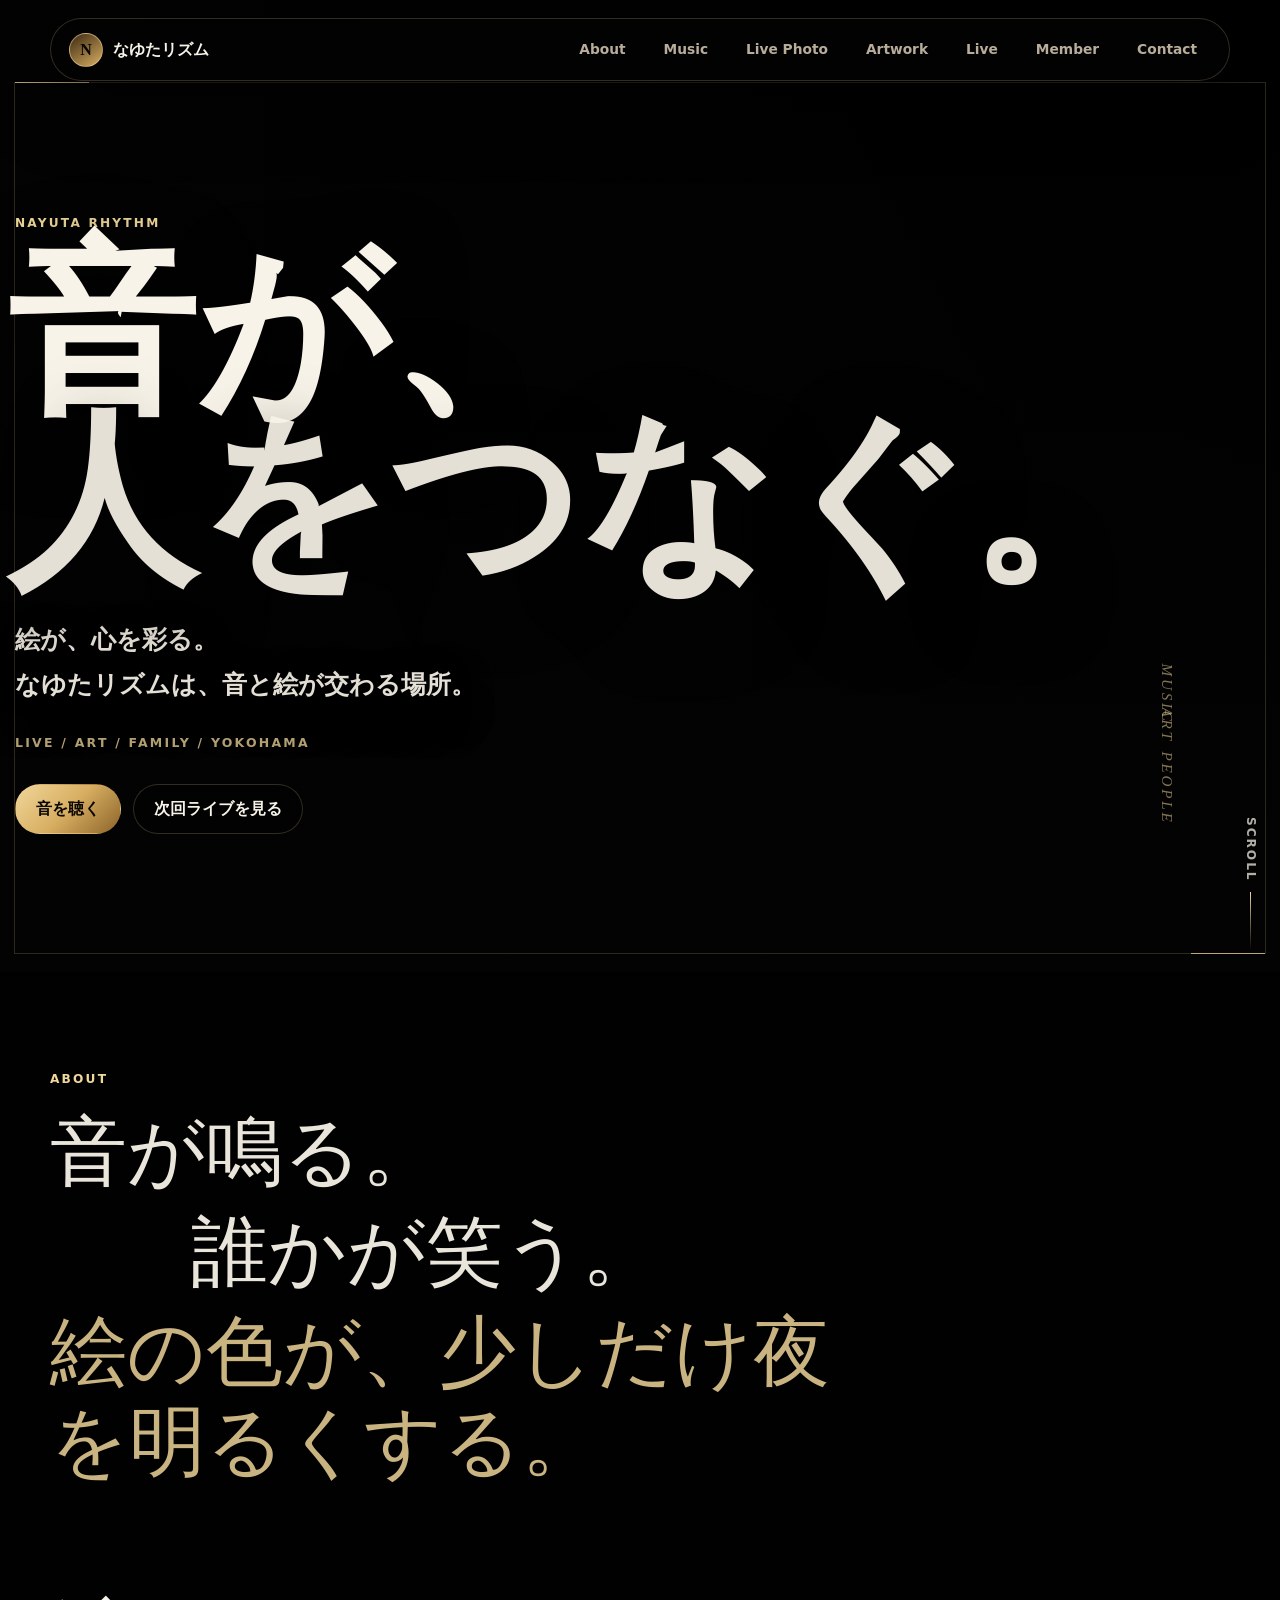
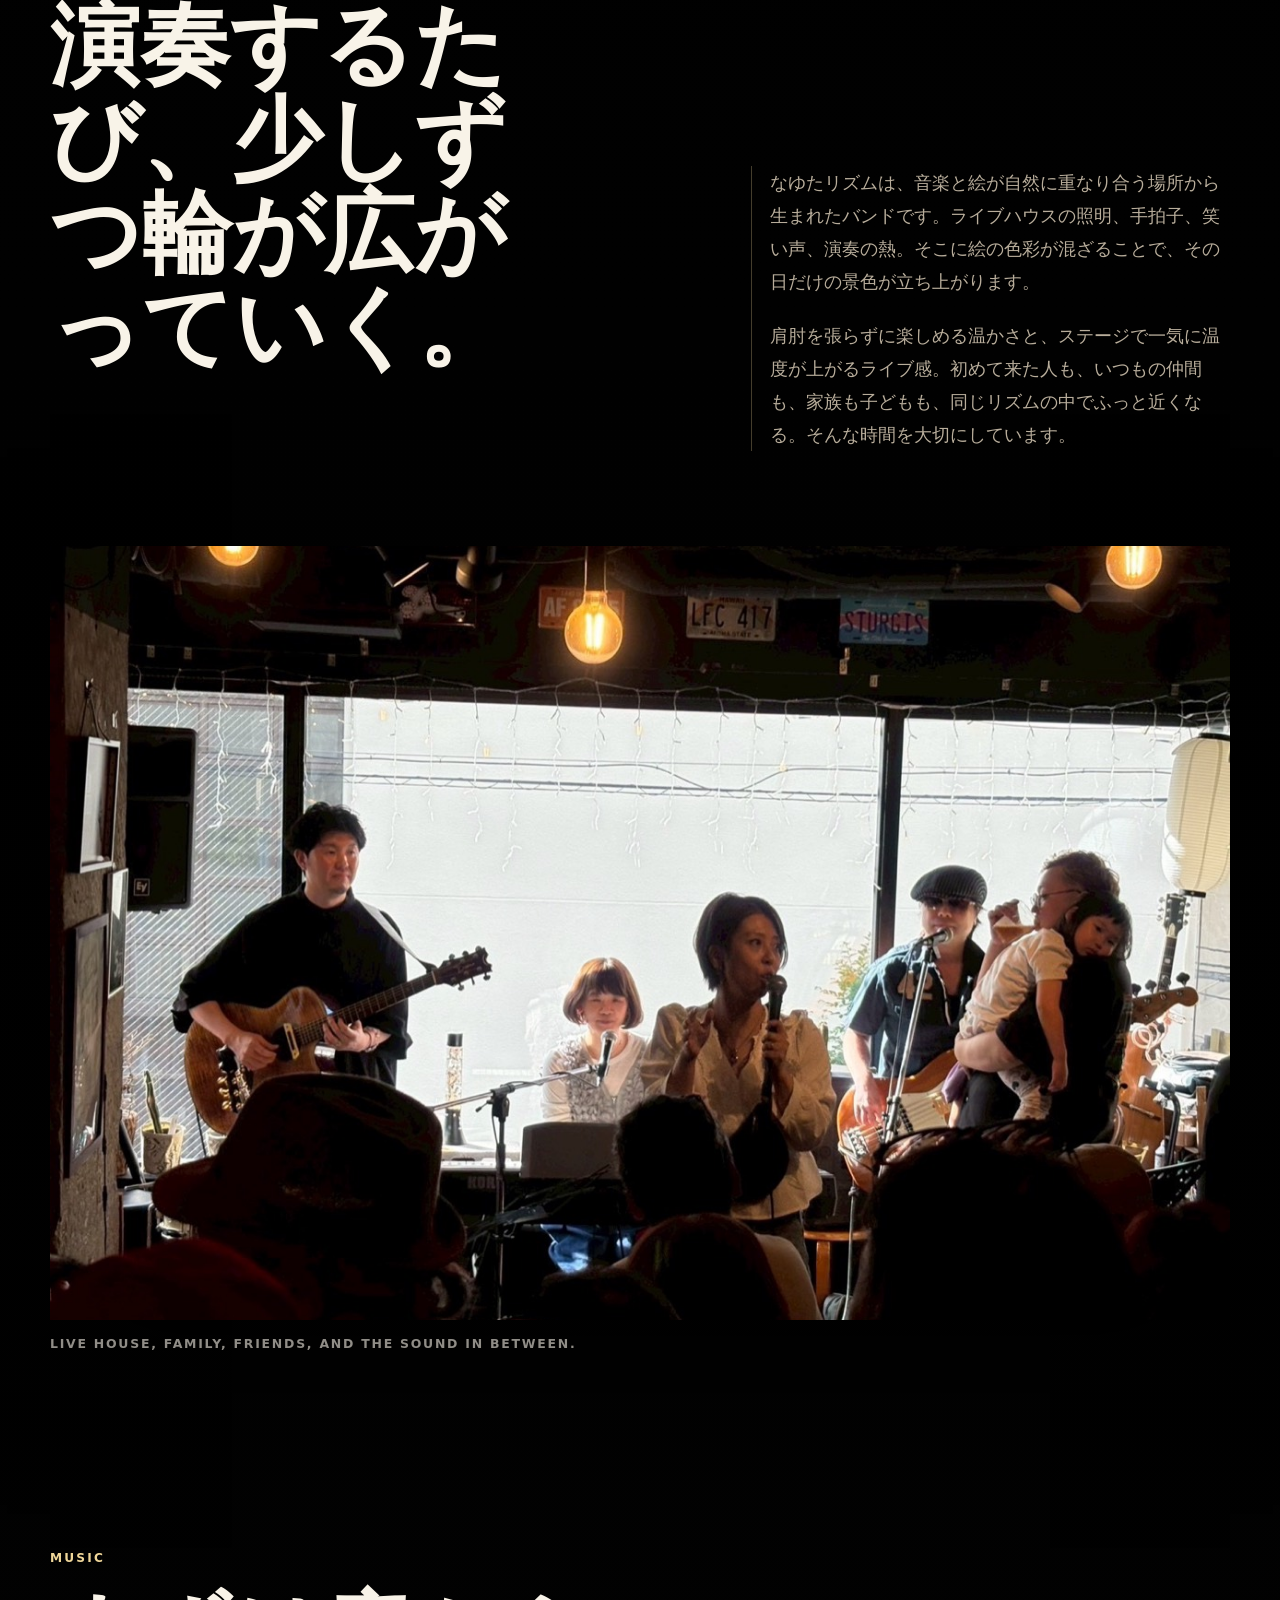
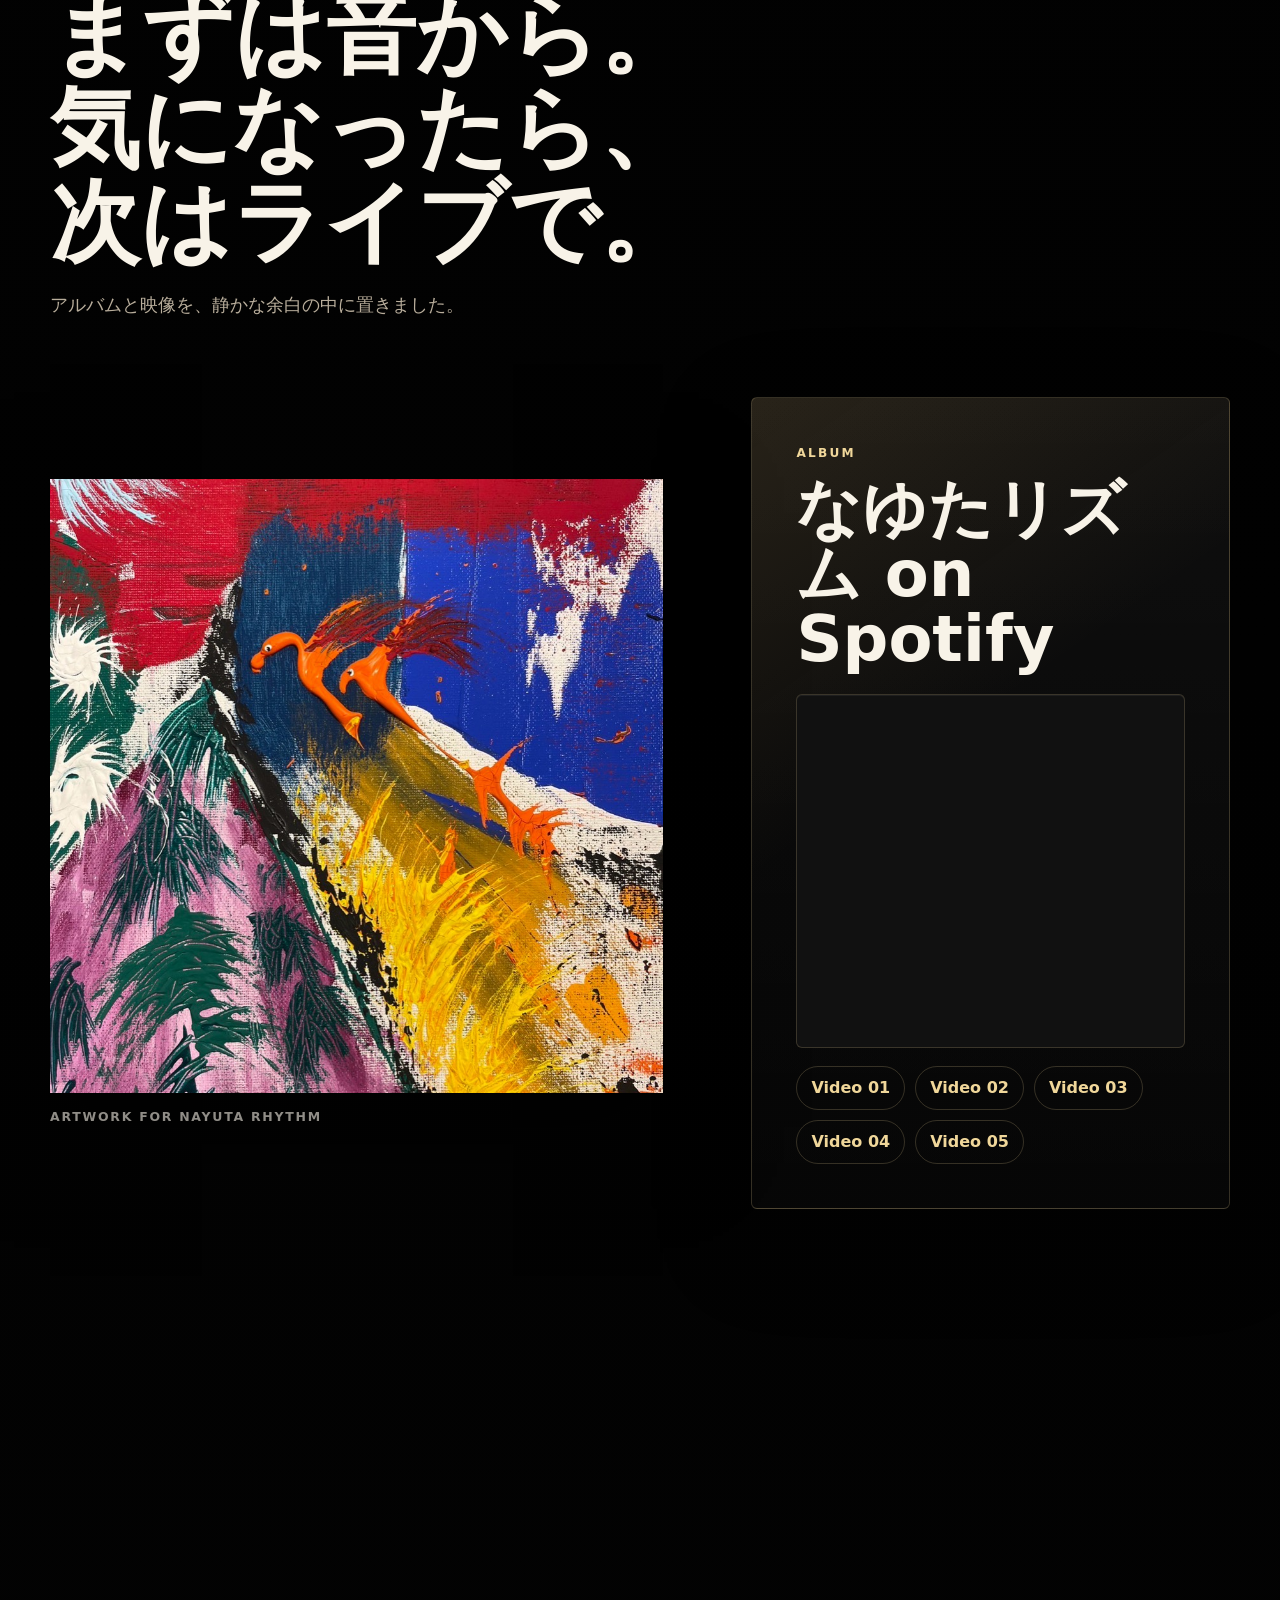
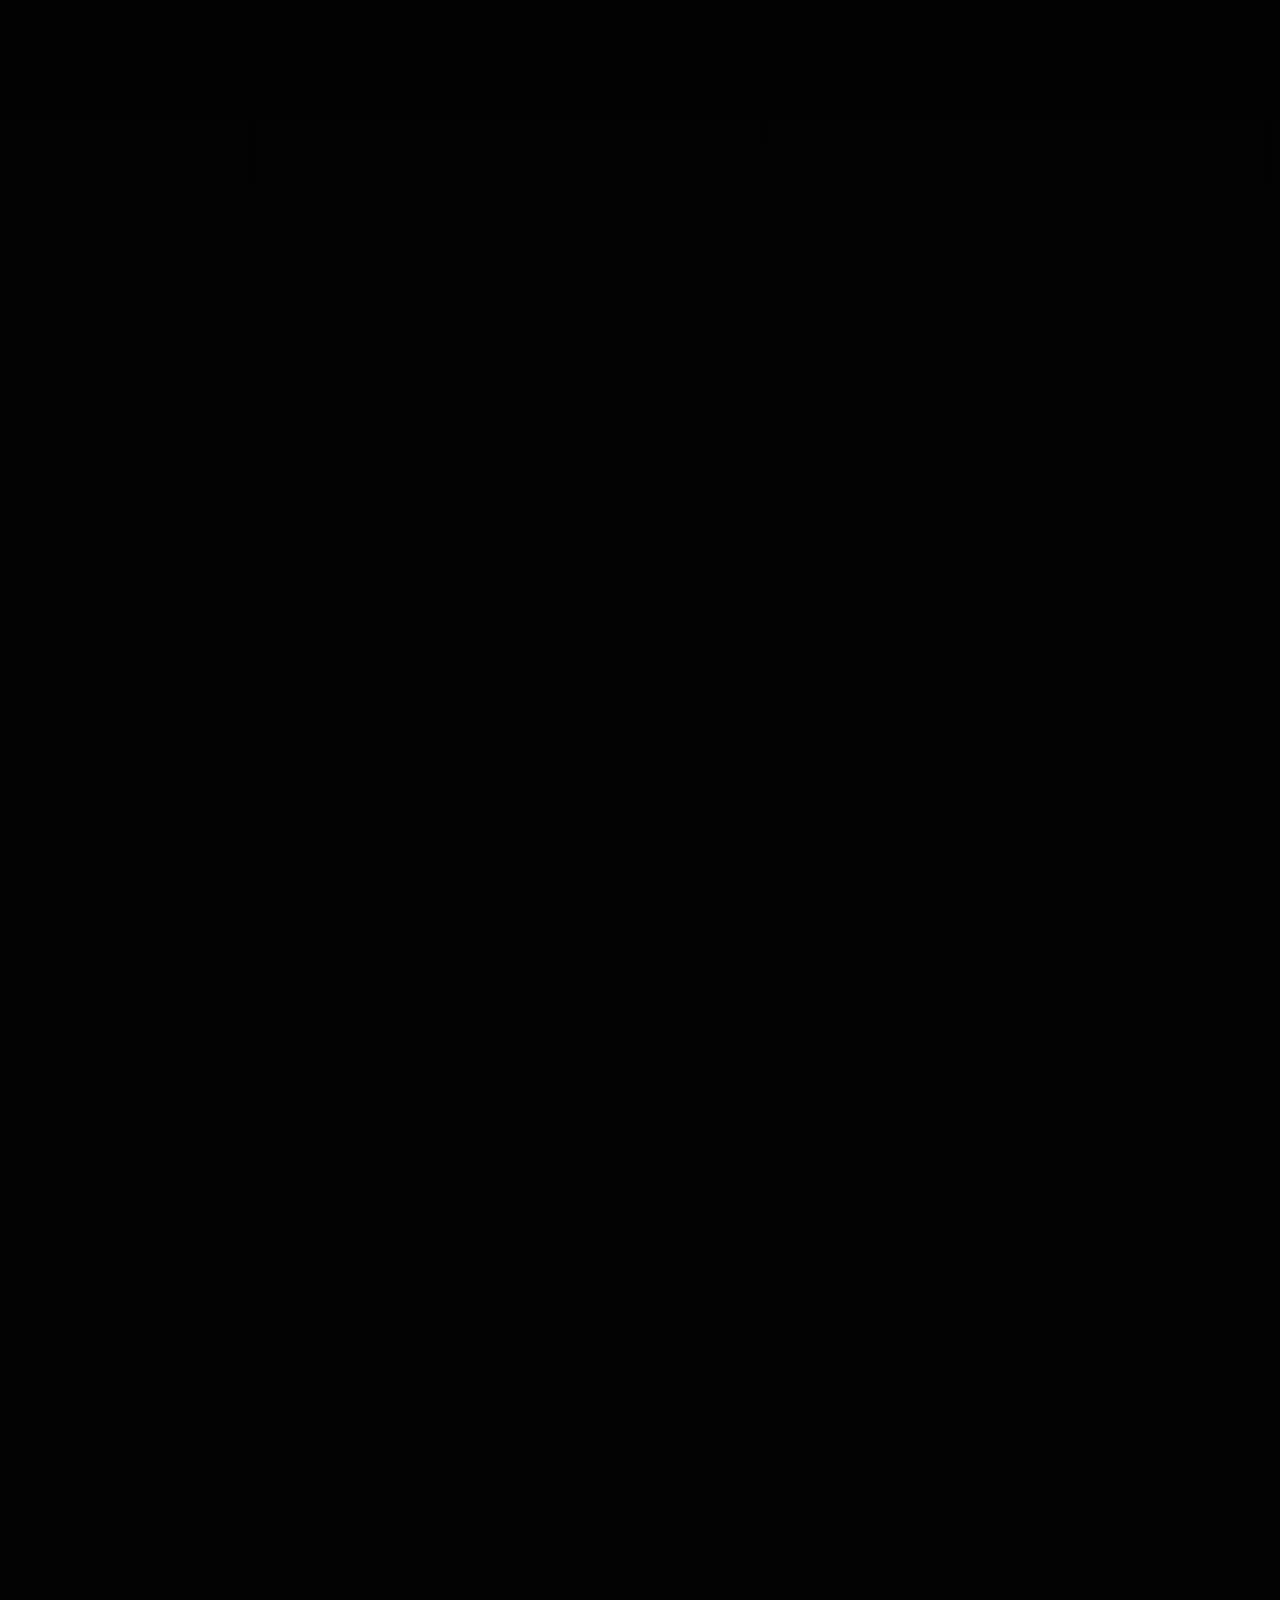
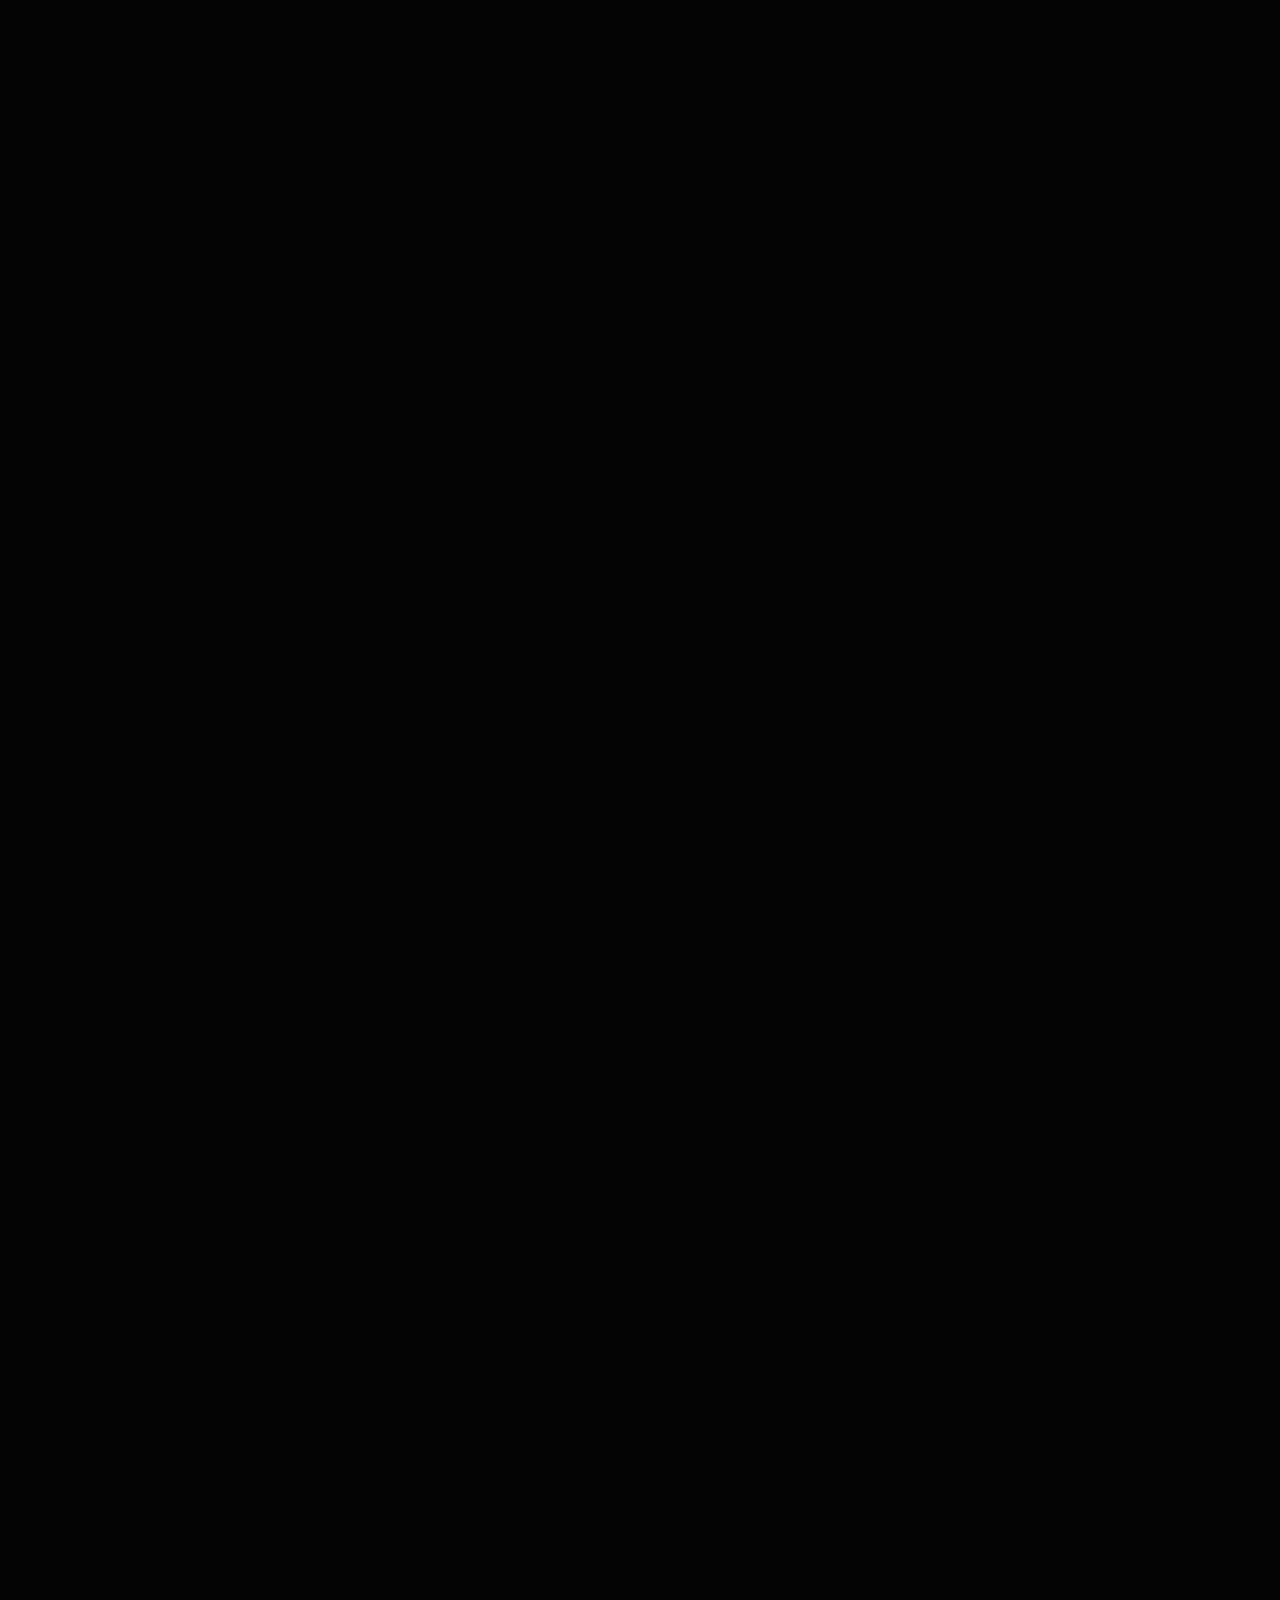
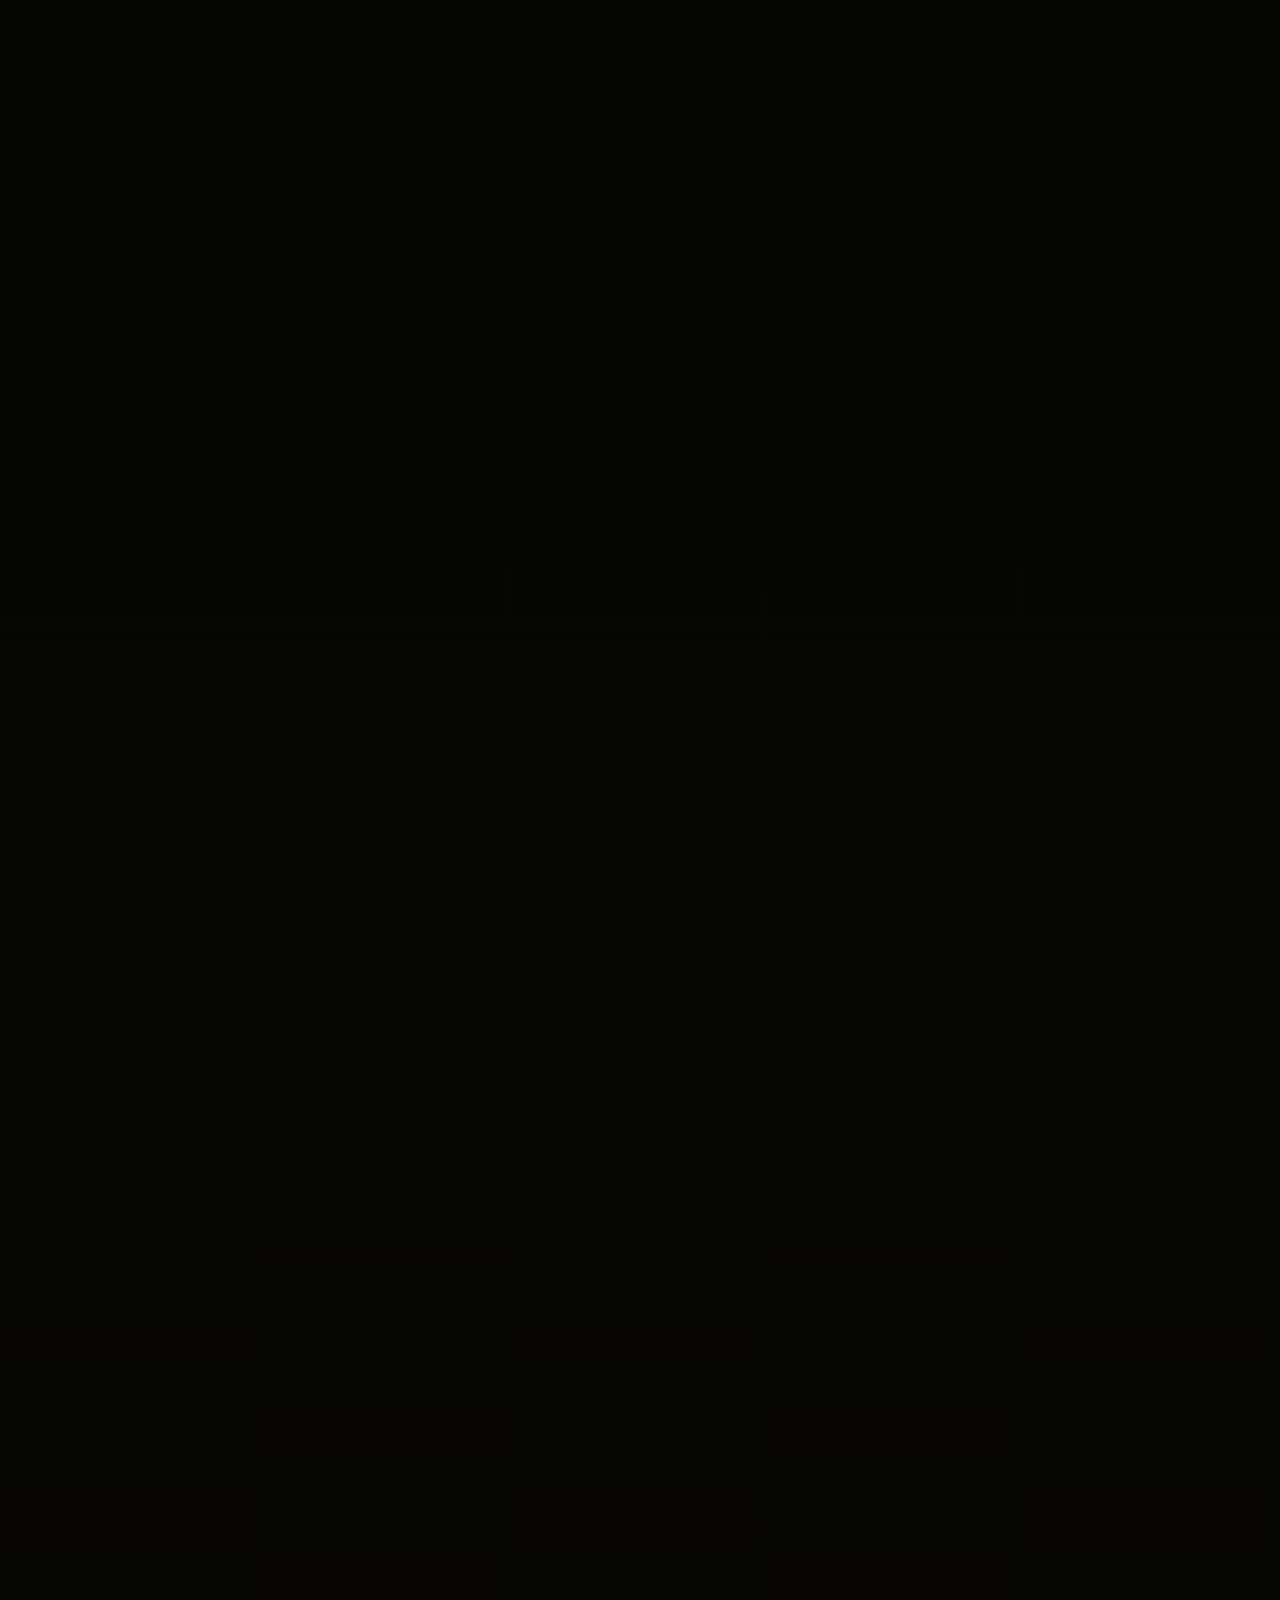
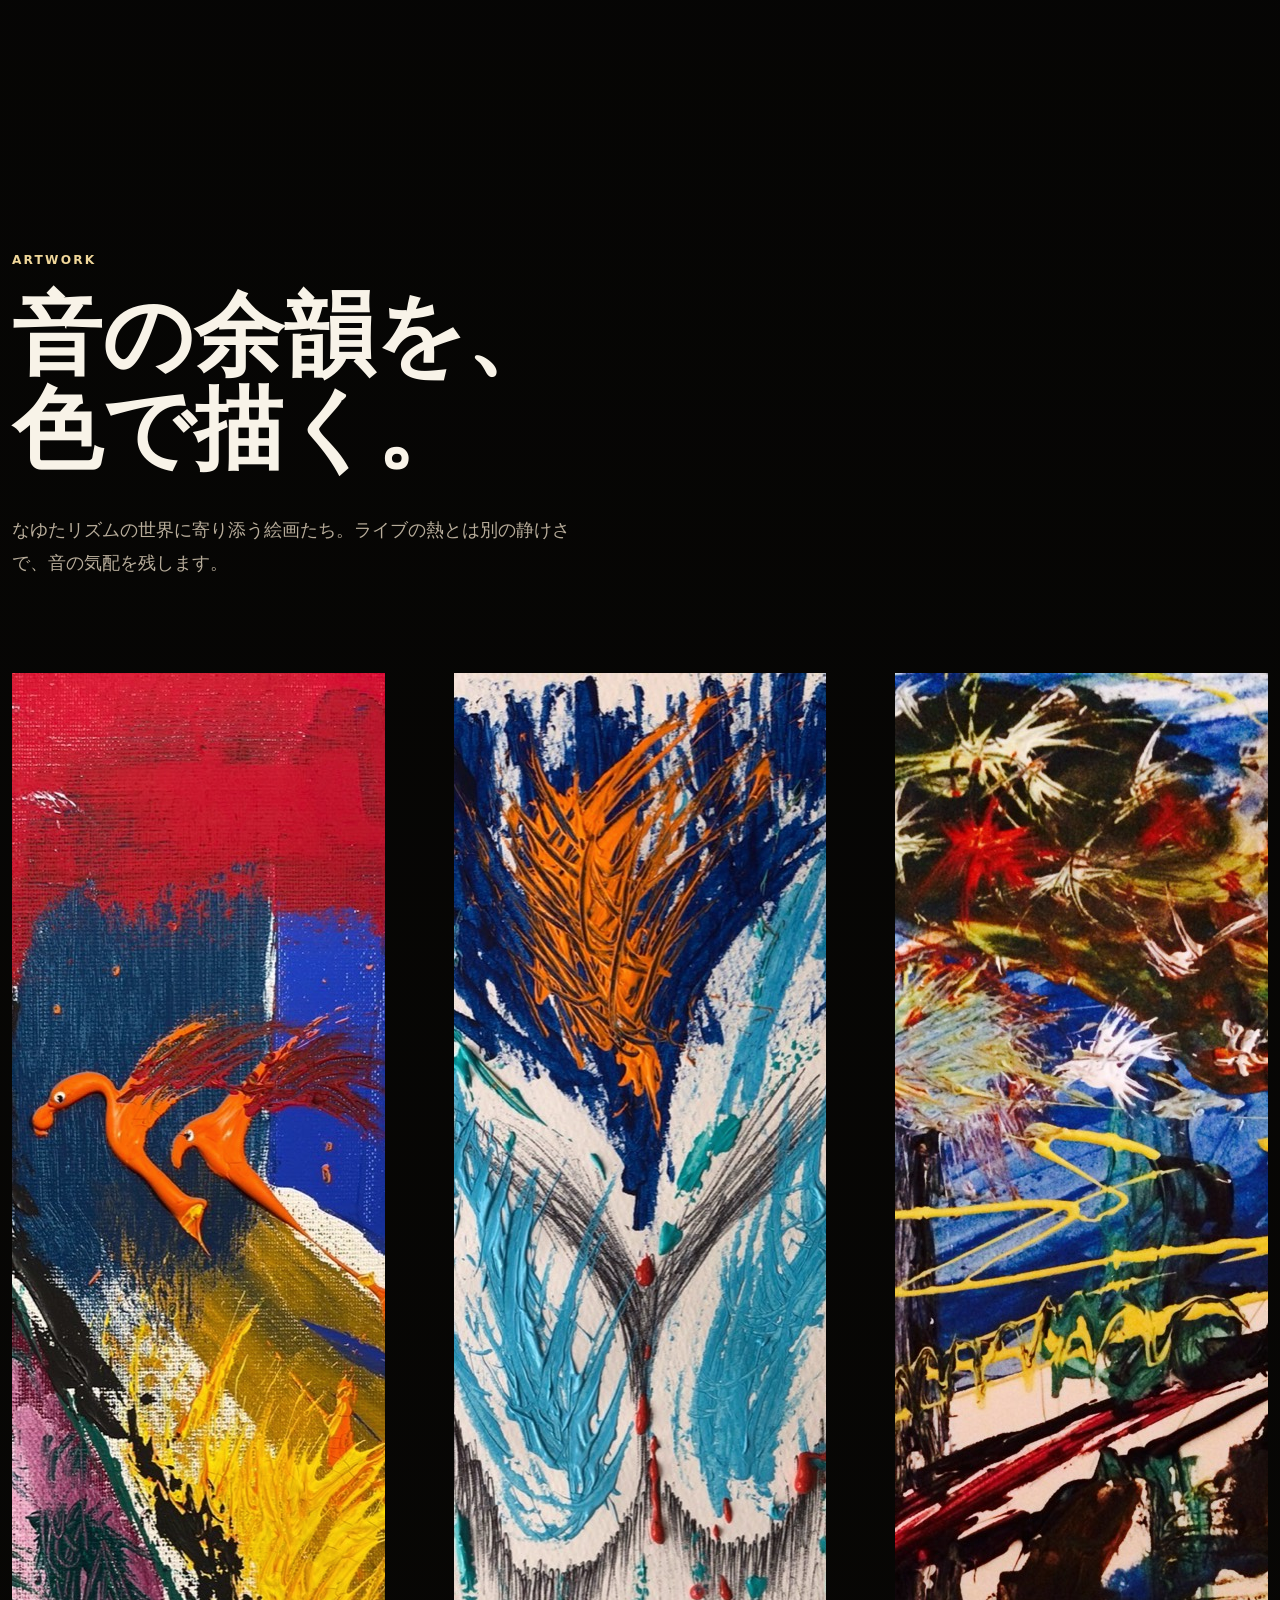
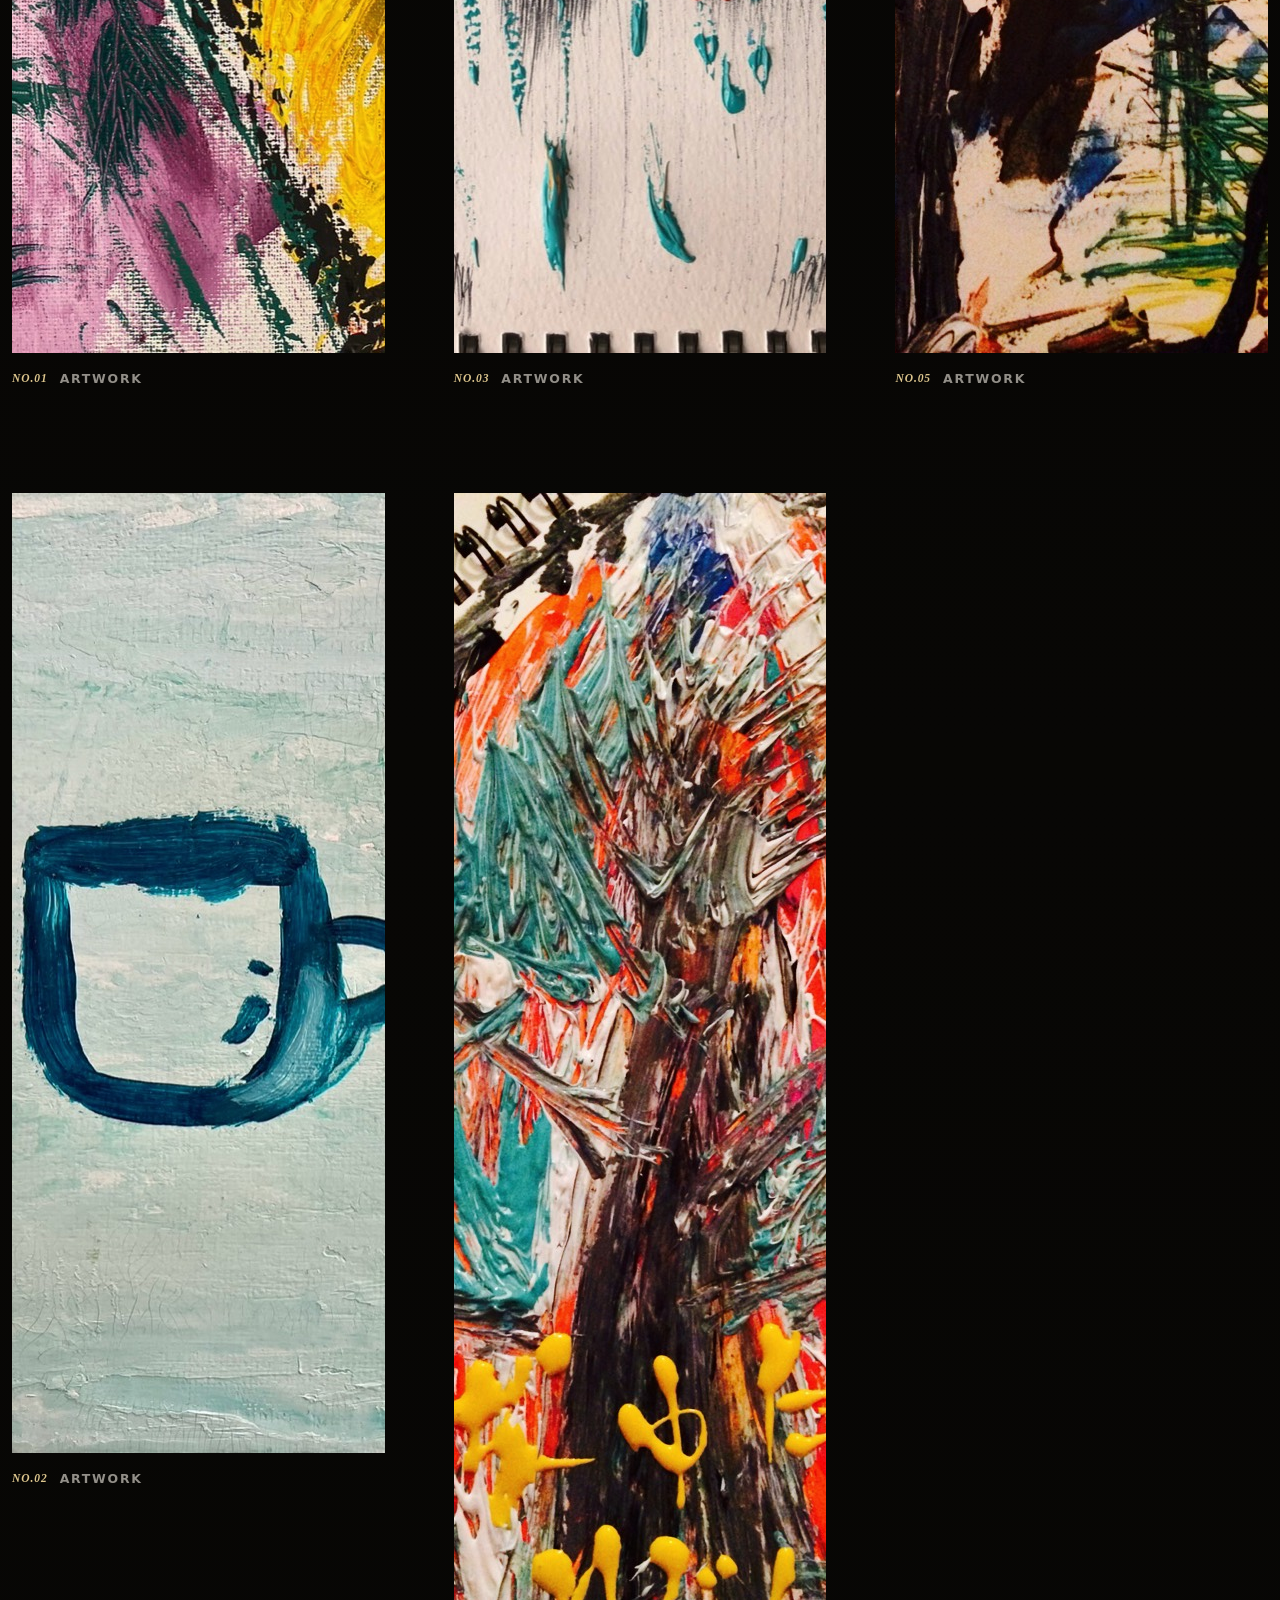
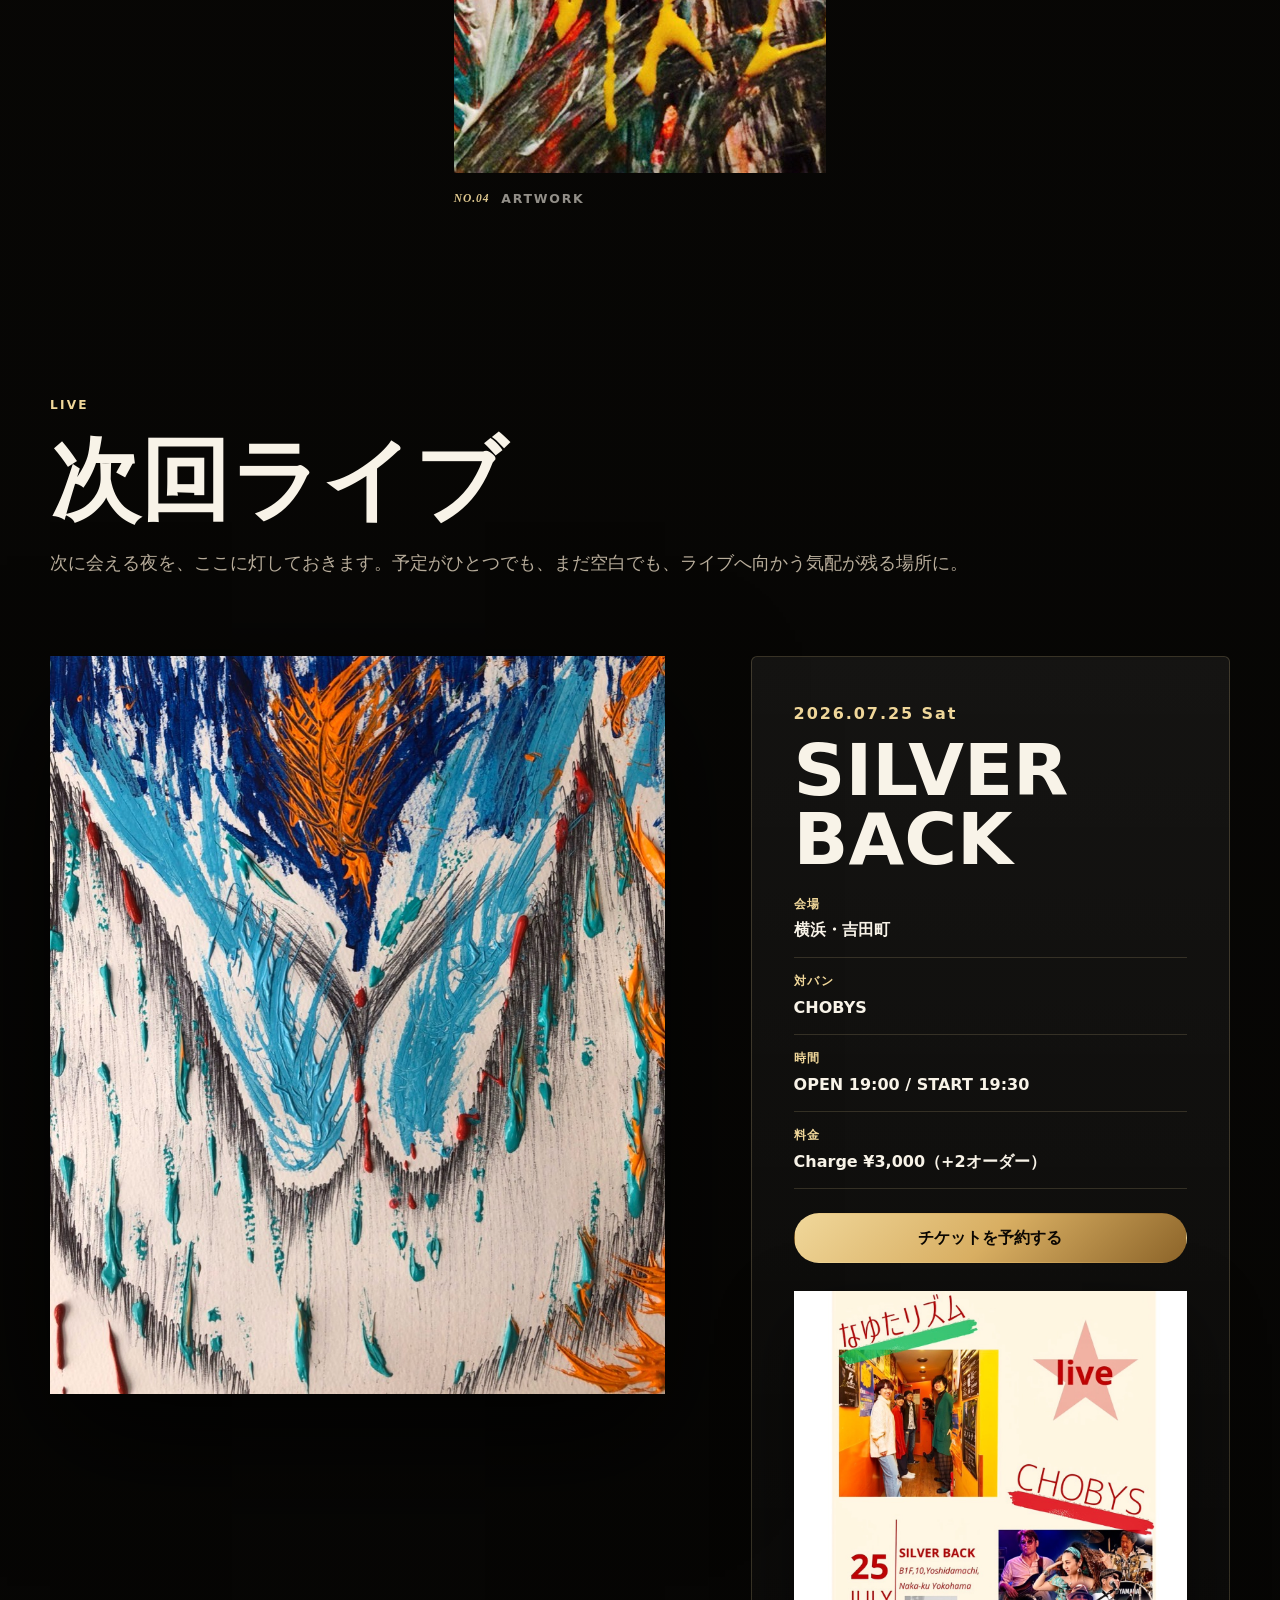
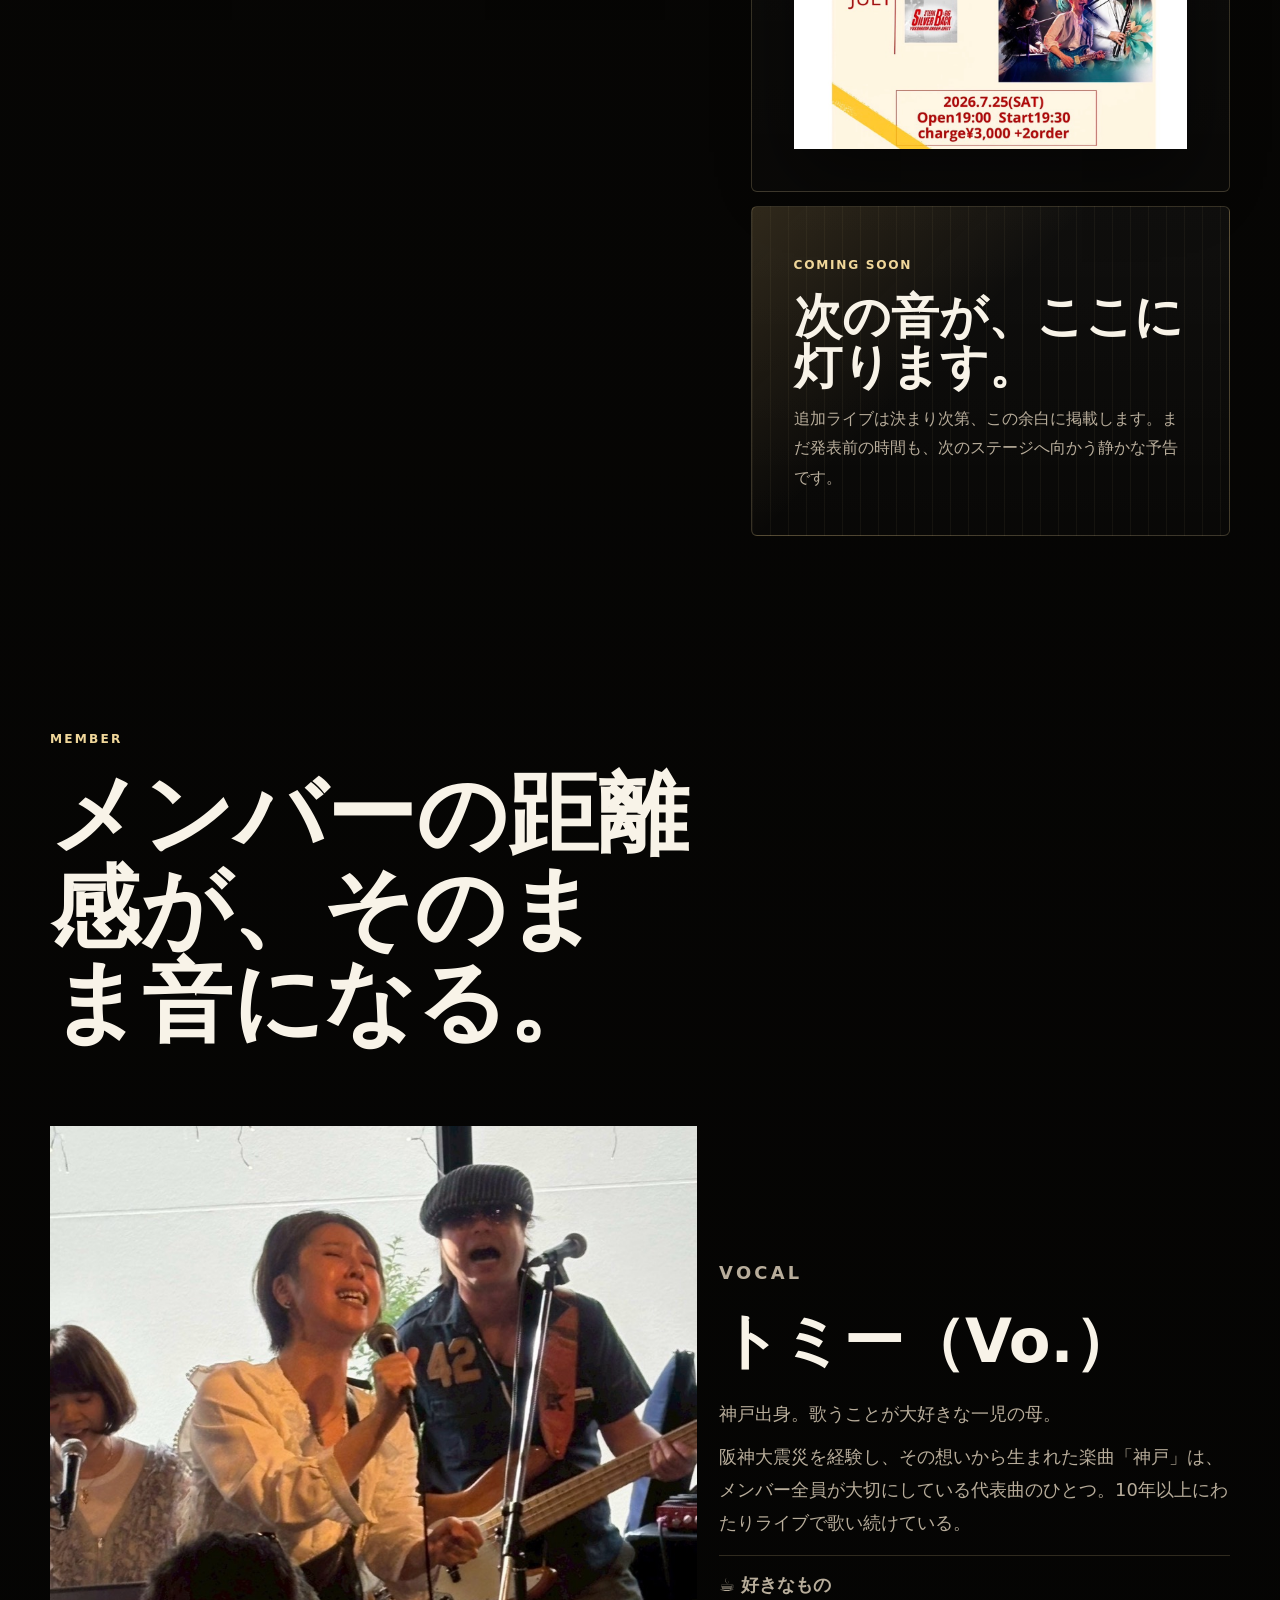
==== commit 5cc0e3f5: "Update member profiles" ====
--- a/index.html
+++ b/index.html
@@ -20,7 +20,7 @@
     <title>なゆたリズム | 音と絵が交わる公式サイト</title>
     <link rel="icon" href="favicon.svg" type="image/svg+xml" />
     <link rel="preconnect" href="https://open.spotify.com" />
-    <link rel="stylesheet" href="styles.css?v=20260708-youtube-menu-v11" />
+    <link rel="stylesheet" href="styles.css?v=20260708-member-profile-v12" />
   </head>
   <body>
     <a class="skip-link" href="#about">本文へ移動</a>
@@ -222,27 +222,69 @@
         </div>
         <div class="member-list">
           <article class="member-profile">
-            <img src="assets/member-studio.jpg" alt="スタジオで楽器と一緒に写るなゆたリズムのメンバー" width="1280" height="960" loading="lazy" decoding="async" />
-            <div>
-              <p class="eyebrow">Rehearsal</p>
-              <h3>音を合わせる時間</h3>
-              <p>演奏が始まる前の、笑い声と集中が混ざる場所。なゆたリズムの温かさは、ここから立ち上がります。</p>
-            </div>
-          </article>
-          <article class="member-profile">
-            <img src="assets/member-stairs.jpg" alt="階段で集まって笑顔を見せるなゆたリズムのメンバー" width="896" height="1193" loading="lazy" decoding="async" />
-            <div>
-              <p class="eyebrow">Backstage</p>
-              <h3>ステージの前も後も</h3>
-              <p>ライブの熱が残る帰り道まで、同じリズムでつながっている。人柄がそのまま音に出るバンドです。</p>
-            </div>
-          </article>
-          <article class="member-profile">
-            <img src="assets/live-05.jpg" alt="ライブ後に笑顔を見せるメンバー" width="1280" height="960" loading="lazy" decoding="async" />
-            <div>
-              <p class="eyebrow">Live Day</p>
-              <h3>熱量が残る一枚</h3>
-              <p>演奏後の表情には、その日の空気がそのまま写ります。次のライブへ向かう力になる一瞬。</p>
+            <img src="assets/live-02.jpg" alt="マイクを握って歌うトミーのライブ写真" width="960" height="1280" loading="lazy" decoding="async" />
+            <div>
+              <p class="eyebrow">Vocal</p>
+              <h3>トミー（Vo.）</h3>
+              <p>神戸出身。歌うことが大好きな一児の母。</p>
+              <p>阪神大震災を経験し、その想いから生まれた楽曲「神戸」は、メンバー全員が大切にしている代表曲のひとつ。10年以上にわたりライブで歌い続けている。</p>
+              <div class="member-likes">
+                <p class="member-likes-title">☕ 好きなもの</p>
+                <p>カフェラテ、レモンサワー、はま寿司</p>
+              </div>
+            </div>
+          </article>
+          <article class="member-profile">
+            <img src="assets/live-04.jpg" alt="ステージで演奏するアリアリのライブ写真" width="1280" height="960" loading="lazy" decoding="async" />
+            <div>
+              <p class="eyebrow">Bass</p>
+              <h3>アリアリ（Ba.）</h3>
+              <p>なゆたリズムのグルーヴ担当。</p>
+              <p>ライブ中はテンションが上がりすぎて、演奏よりも暴れている時間が長いことも（笑）。見た目とは裏腹に、メンバーからいじられ、愛されるムードメーカー。</p>
+              <div class="member-likes">
+                <p class="member-likes-title">🥃 好きなもの</p>
+                <p>マルボロ、麦焼酎ロック、パンクロック</p>
+              </div>
+            </div>
+          </article>
+          <article class="member-profile">
+            <img src="assets/member-studio.jpg" alt="スタジオで鍵盤の前に立つ福ちゃんの写真" width="1280" height="960" loading="lazy" decoding="async" />
+            <div>
+              <p class="eyebrow">Keyboard</p>
+              <h3>福ちゃん（Key.）</h3>
+              <p>ピアノ講師として活動しながら、複数のバンドでも活躍するクラシックのスペシャリスト。</p>
+              <p>繊細なアレンジと豊かな表現力で、なゆたリズムの世界観を音で描き出している。</p>
+              <div class="member-likes">
+                <p class="member-likes-title">🍺 好きなもの</p>
+                <p>芽ねぎ寿司、ビール、不可解なモノ</p>
+              </div>
+            </div>
+          </article>
+          <article class="member-profile">
+            <img src="assets/live-06.jpg" alt="ライブステージでドラムを演奏するけいちゃんの写真" width="1280" height="960" loading="lazy" decoding="async" />
+            <div>
+              <p class="eyebrow">Drums</p>
+              <h3>けいちゃん（Dr.）</h3>
+              <p>アルゼンチン育ち。</p>
+              <p>一級建築士・一級施工管理技士などの資格を持ち、日本の住宅施工の最前線で活躍するプロフェッショナル。</p>
+              <p>仕事では建築の司令塔、ステージではラテンのリズムでバンドを支えるドラマー。</p>
+              <div class="member-likes">
+                <p class="member-likes-title">🍛 好きなもの</p>
+                <p>インドカレー作り、ピアノ演奏、ラムコーク</p>
+              </div>
+            </div>
+          </article>
+          <article class="member-profile">
+            <img src="assets/member-stairs.jpg" alt="階段で仲間と笑顔を見せるあっちゃんの写真" width="896" height="1193" loading="lazy" decoding="async" />
+            <div>
+              <p class="eyebrow">Guitar / Artwork</p>
+              <h3>あっちゃん（Gt.）</h3>
+              <p>ギター、作曲・編曲、そしてアートワークを担当する、なゆたリズムのリーダー。</p>
+              <p>個性豊かなメンバーをまとめながら、音楽だけでなく絵やデザインも含めて、バンド全体の世界観を創り上げている。</p>
+              <div class="member-likes">
+                <p class="member-likes-title">🎨 好きなもの</p>
+                <p>創作料理、絵画、ランブルスコ</p>
+              </div>
             </div>
           </article>
         </div>
--- a/styles.css
+++ b/styles.css
@@ -673,8 +673,24 @@
   line-height: 1.08;
 }
 
+.member-profile div {
+  display: grid;
+  gap: 10px;
+}
+
 .member-profile p {
   margin: 0;
+}
+
+.member-likes {
+  margin-top: 6px;
+  padding-top: 12px;
+  border-top: 1px solid rgba(240, 215, 154, 0.18);
+}
+
+.member-likes-title {
+  color: var(--gold-soft);
+  font-weight: 900;
 }
 
 .live-board {
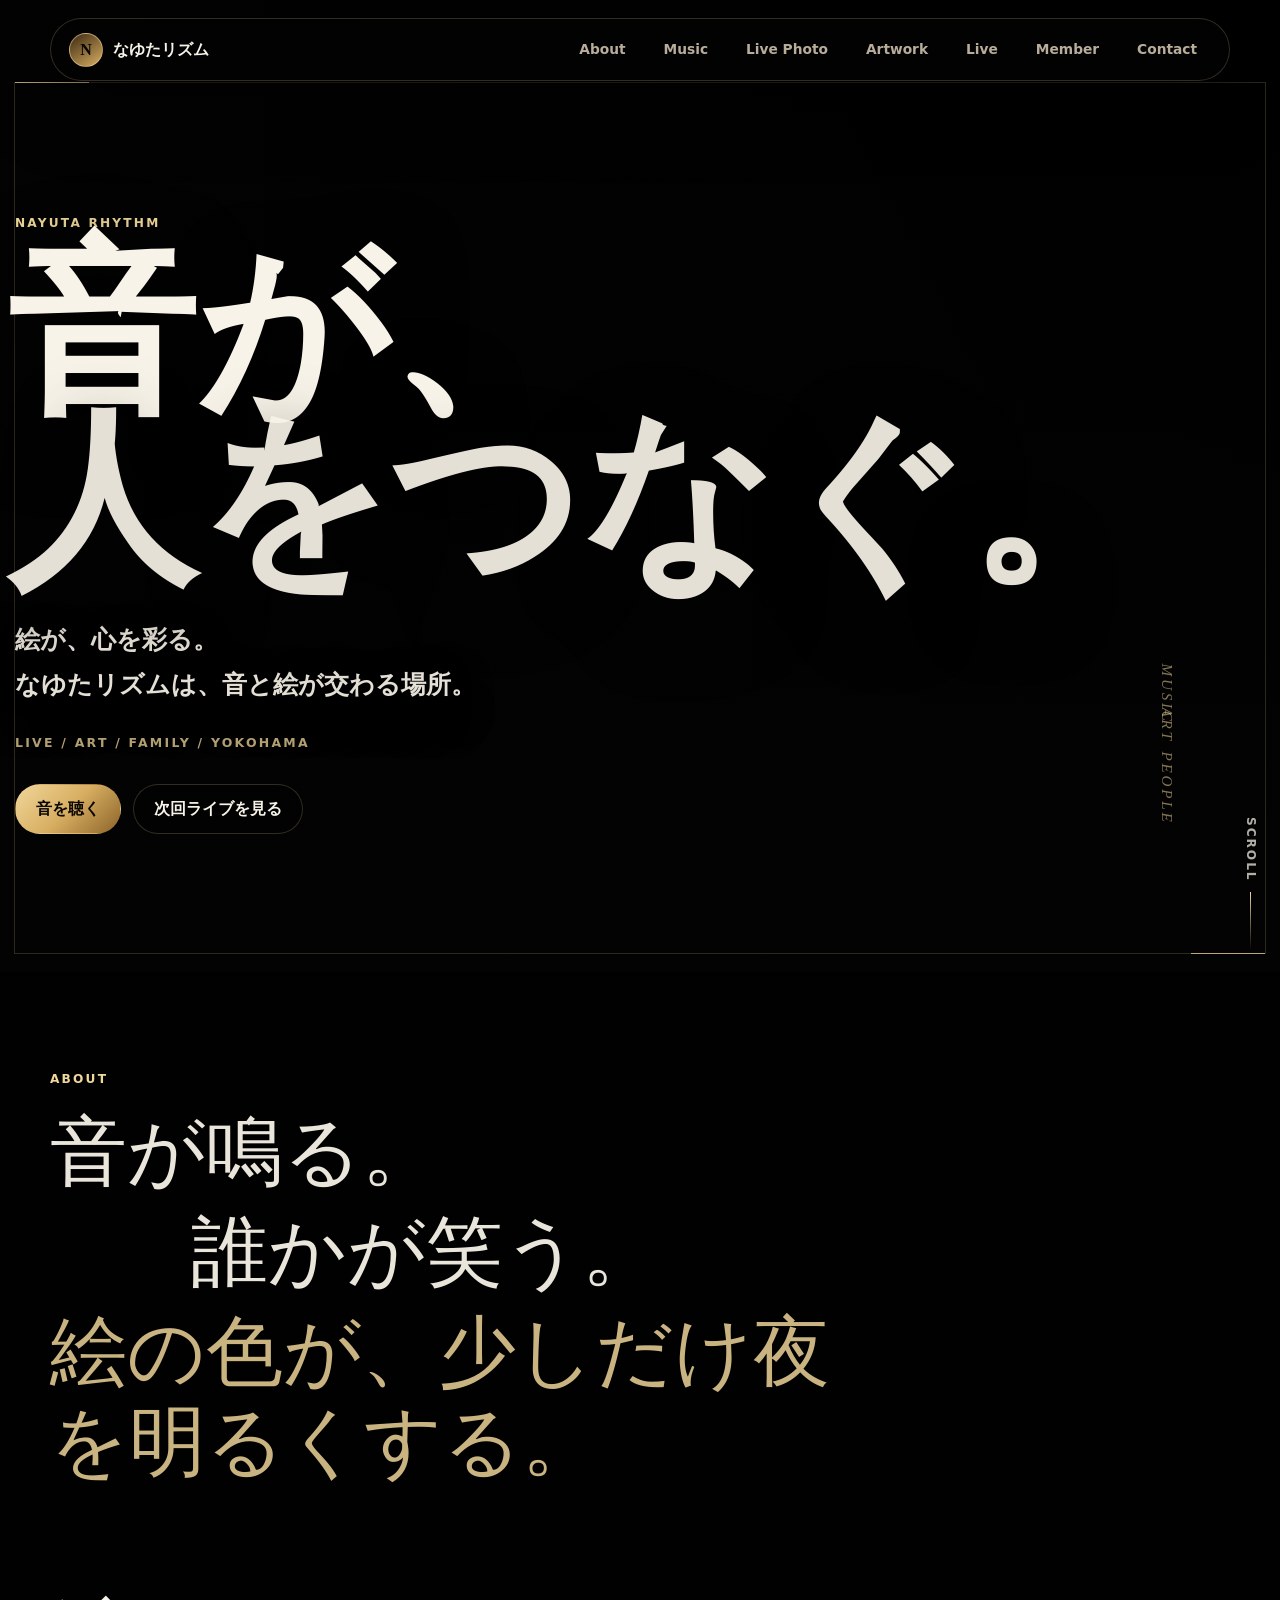
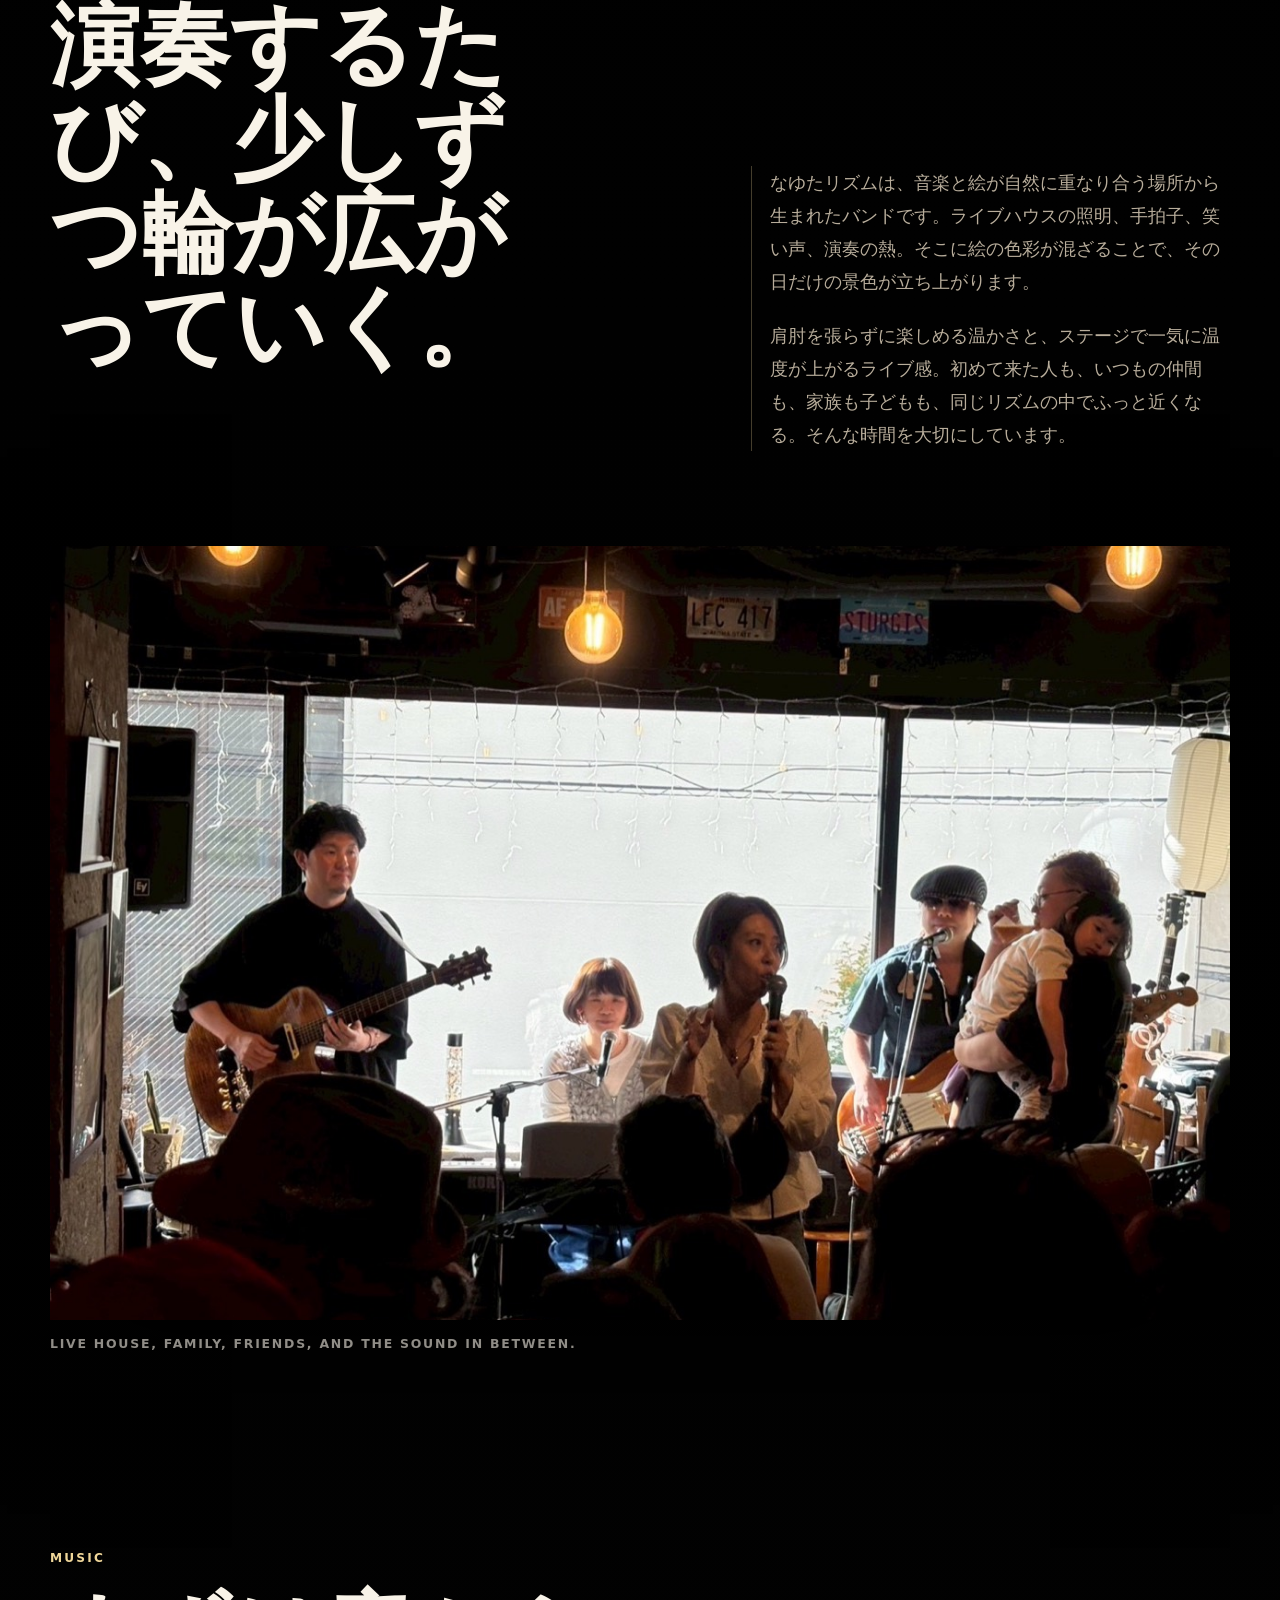
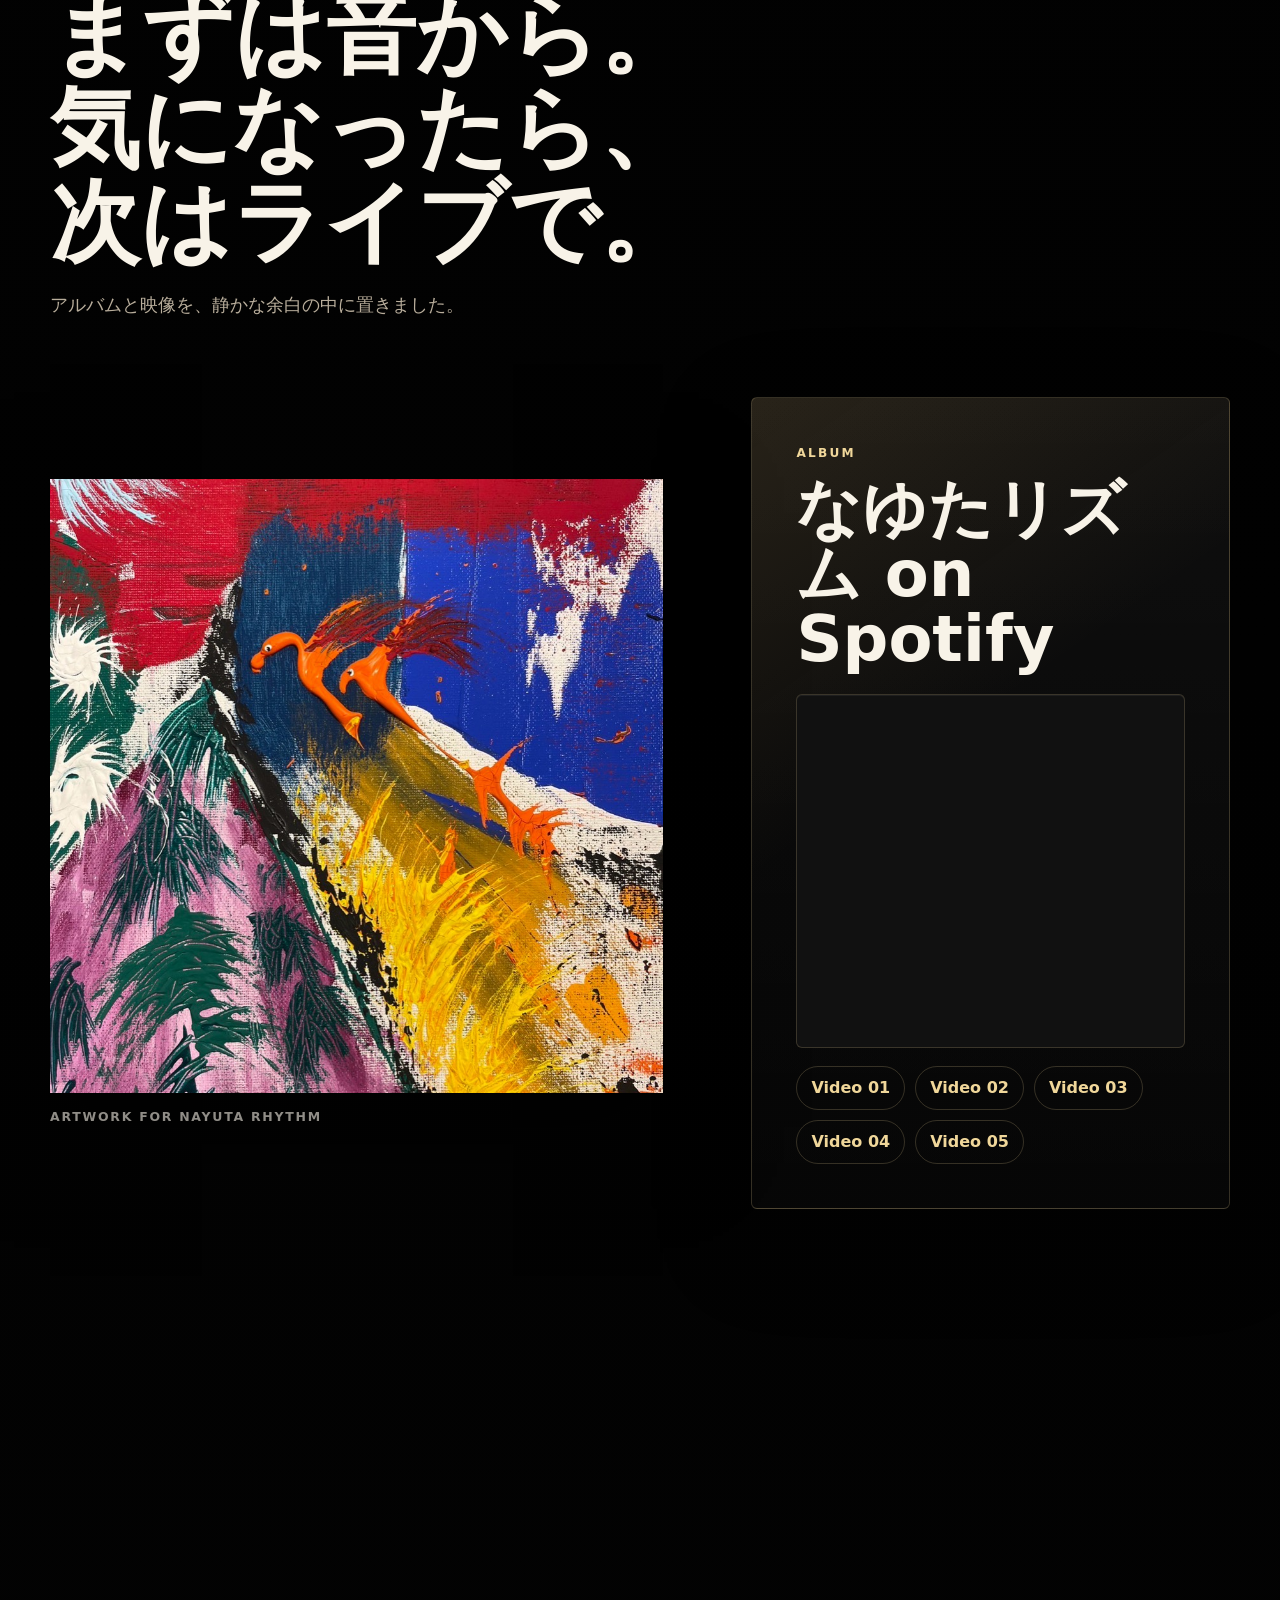
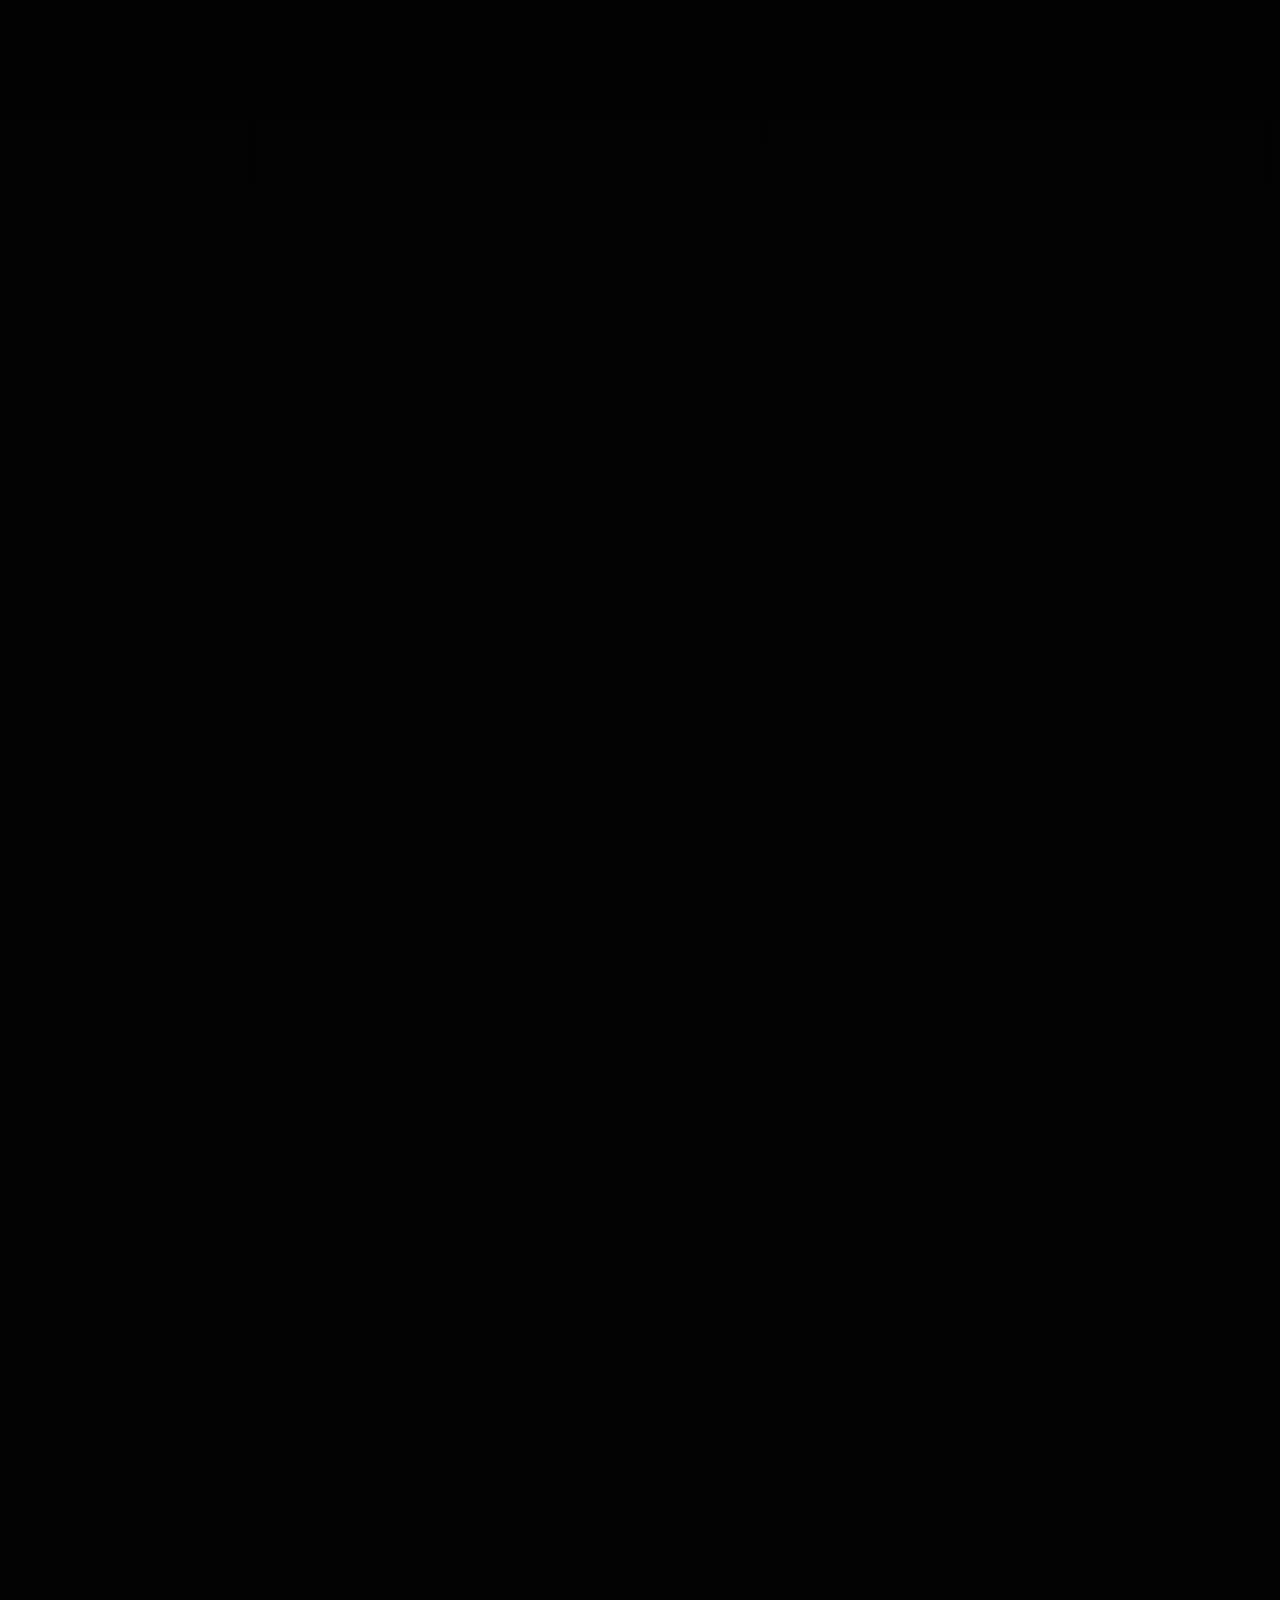
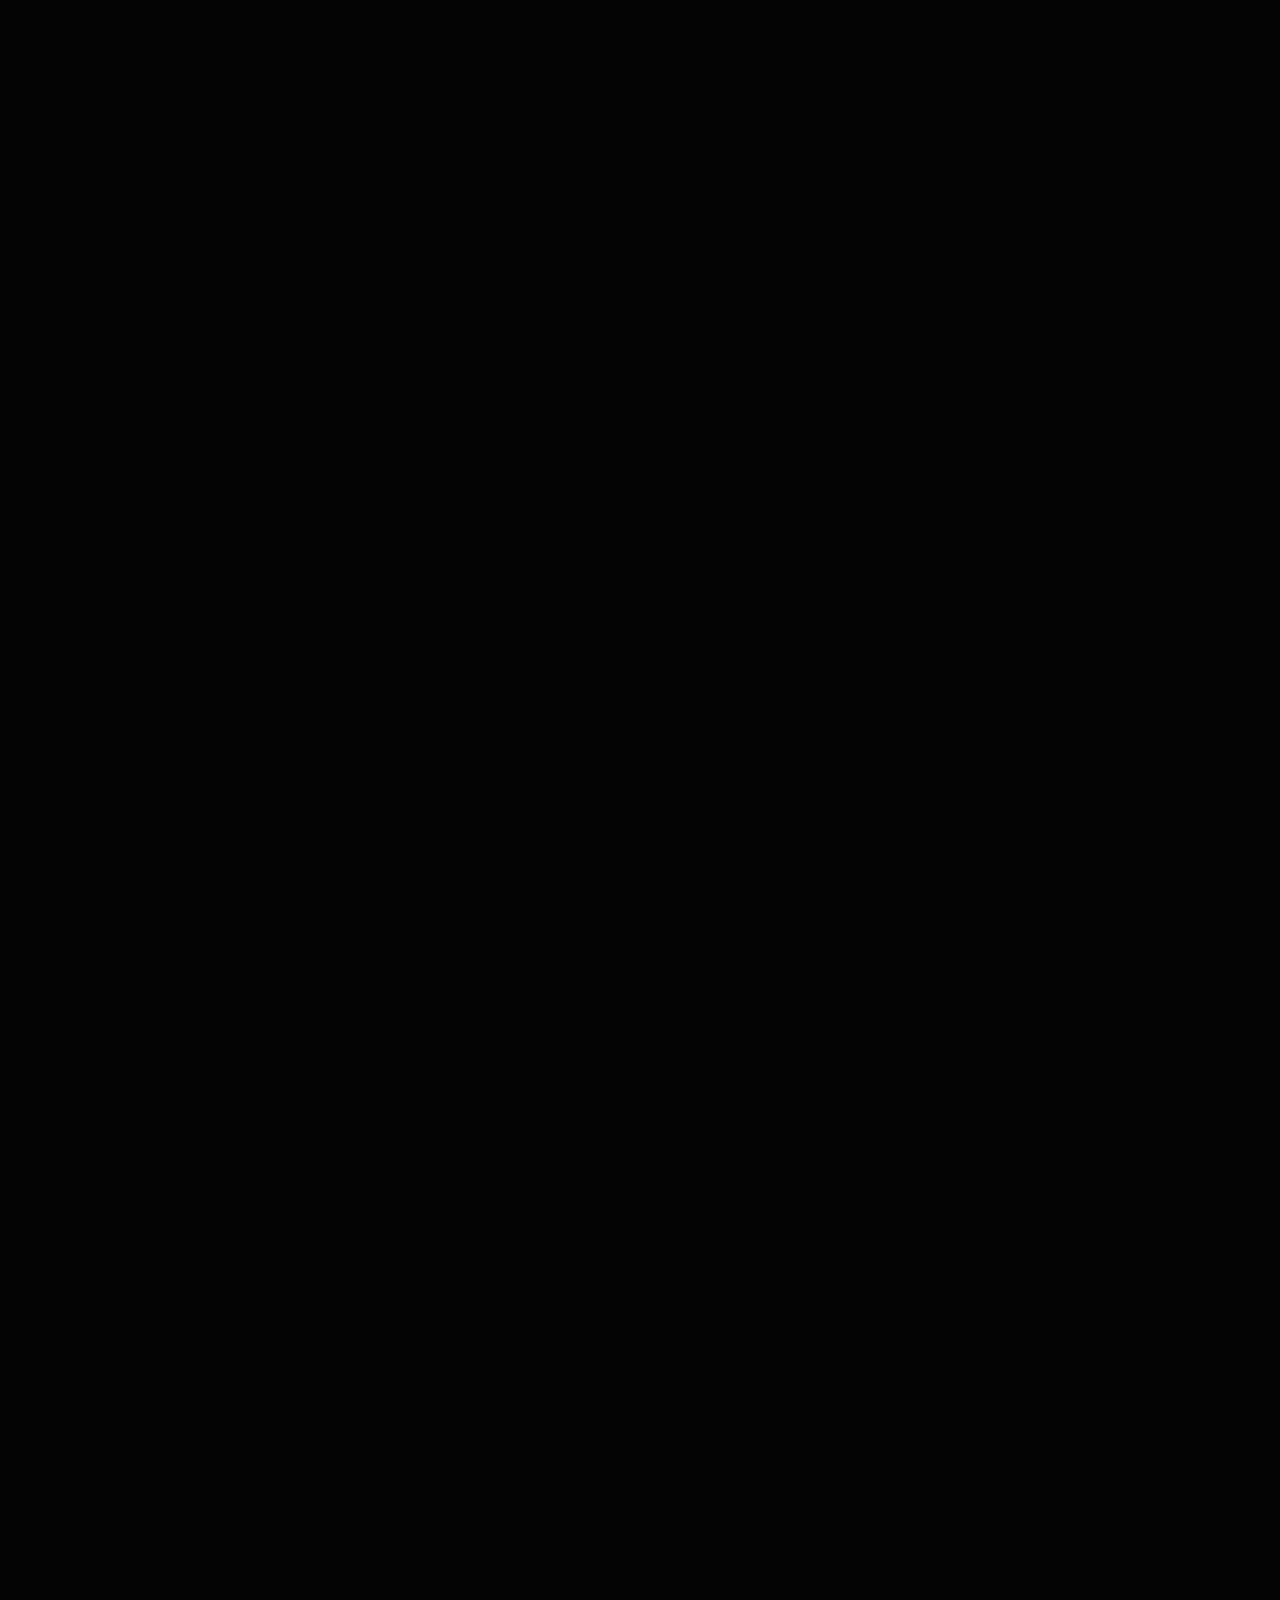
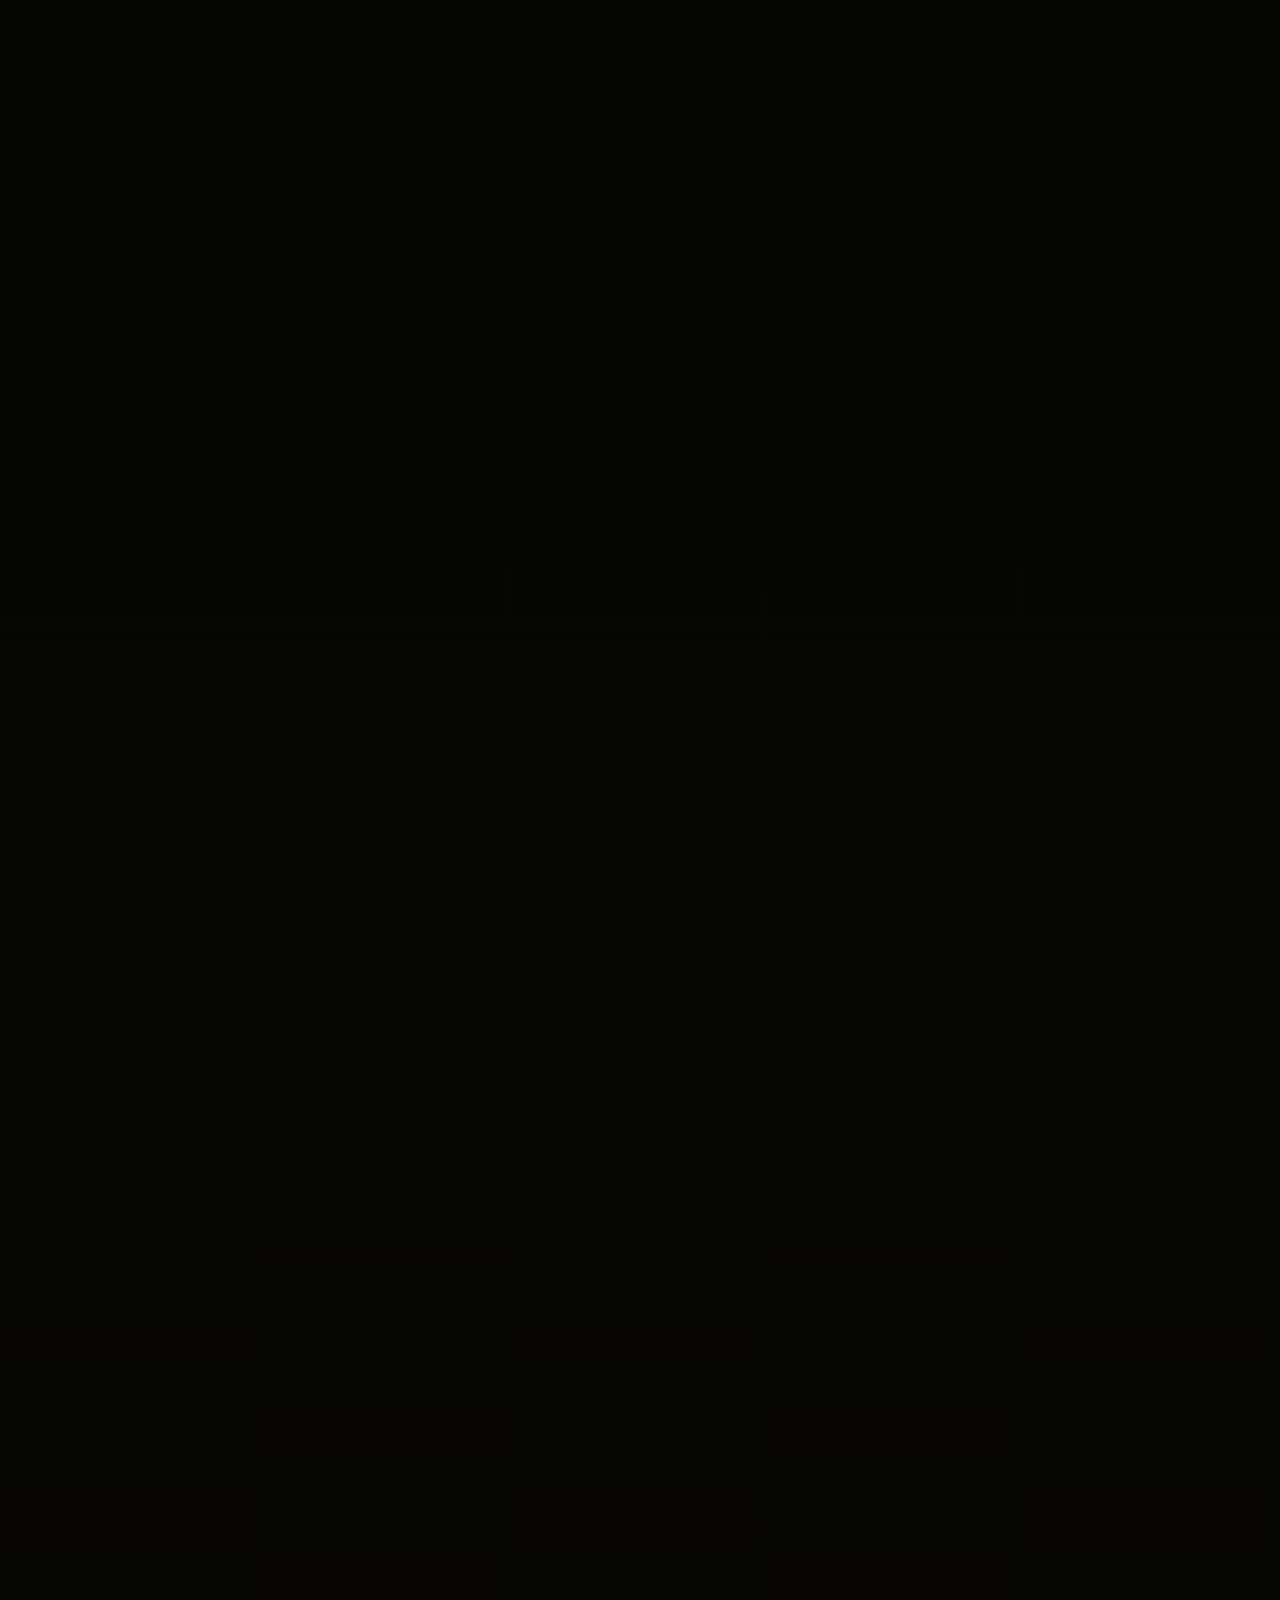
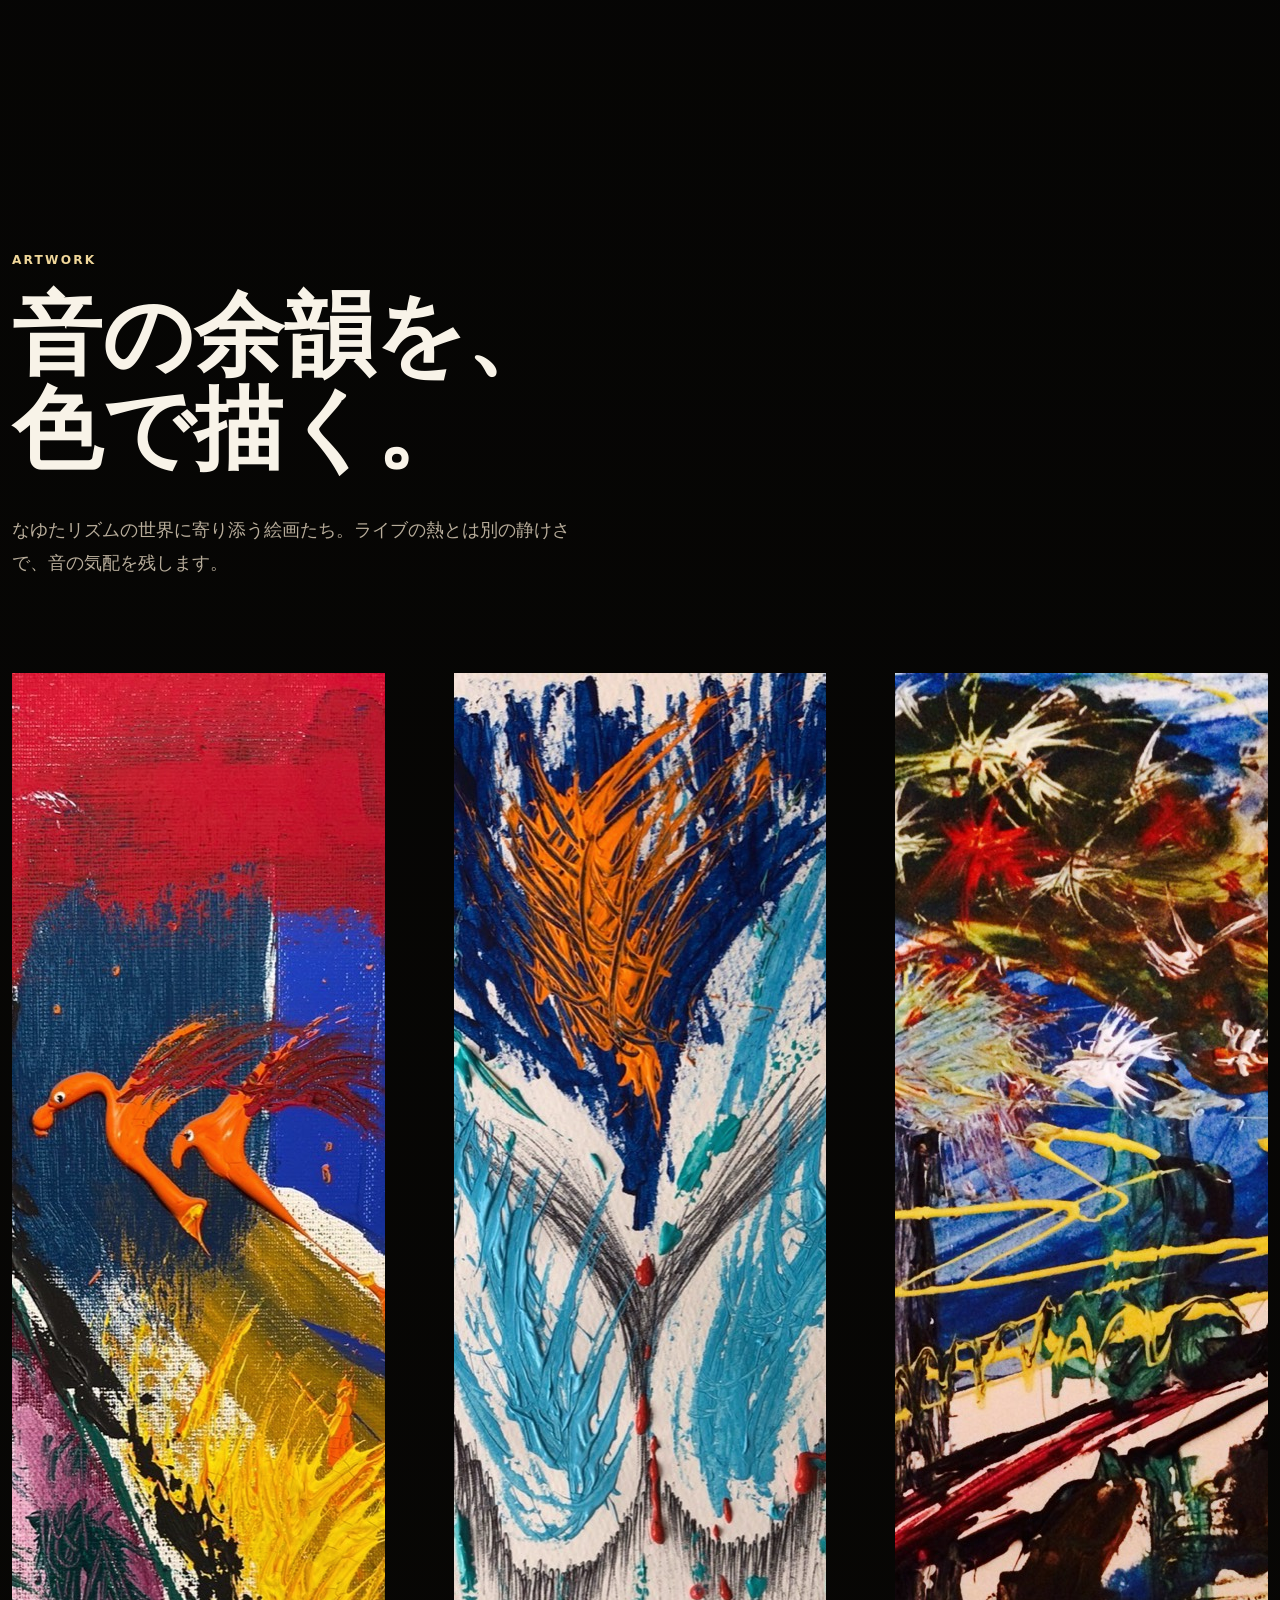
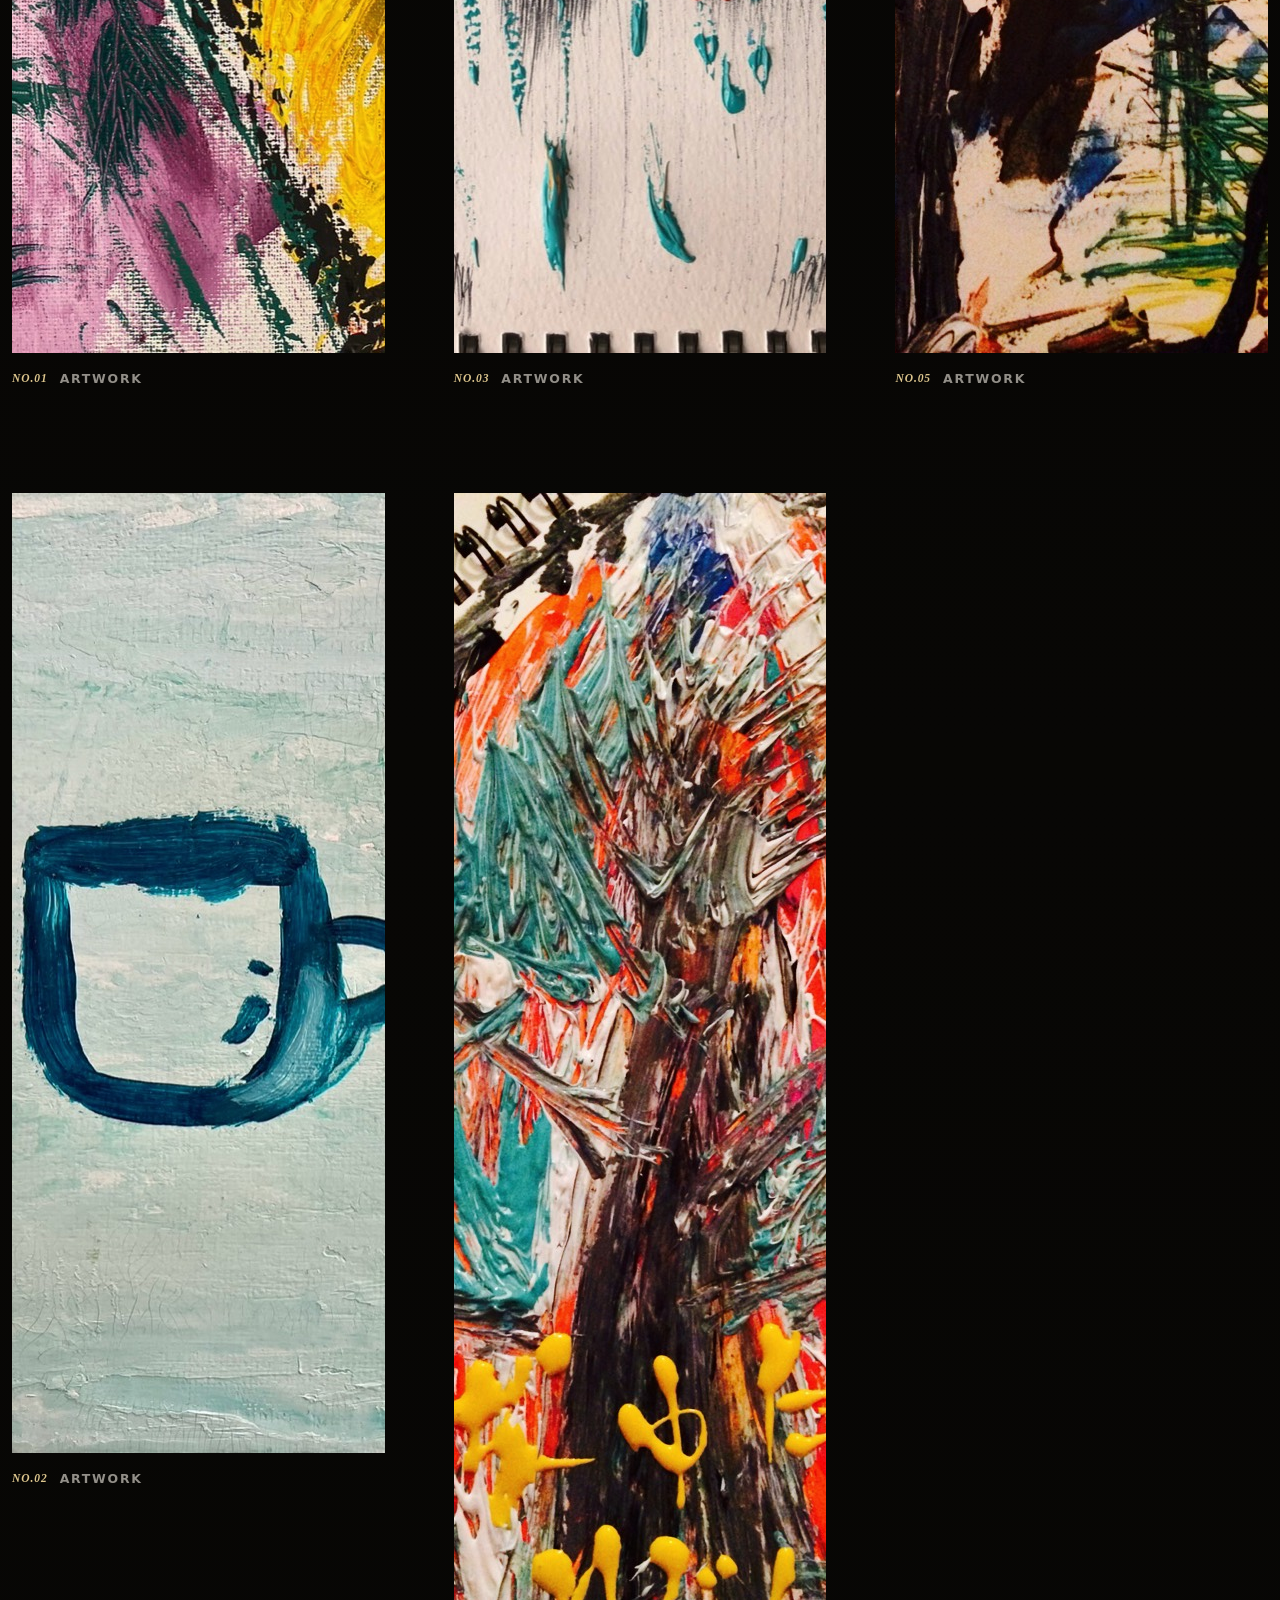
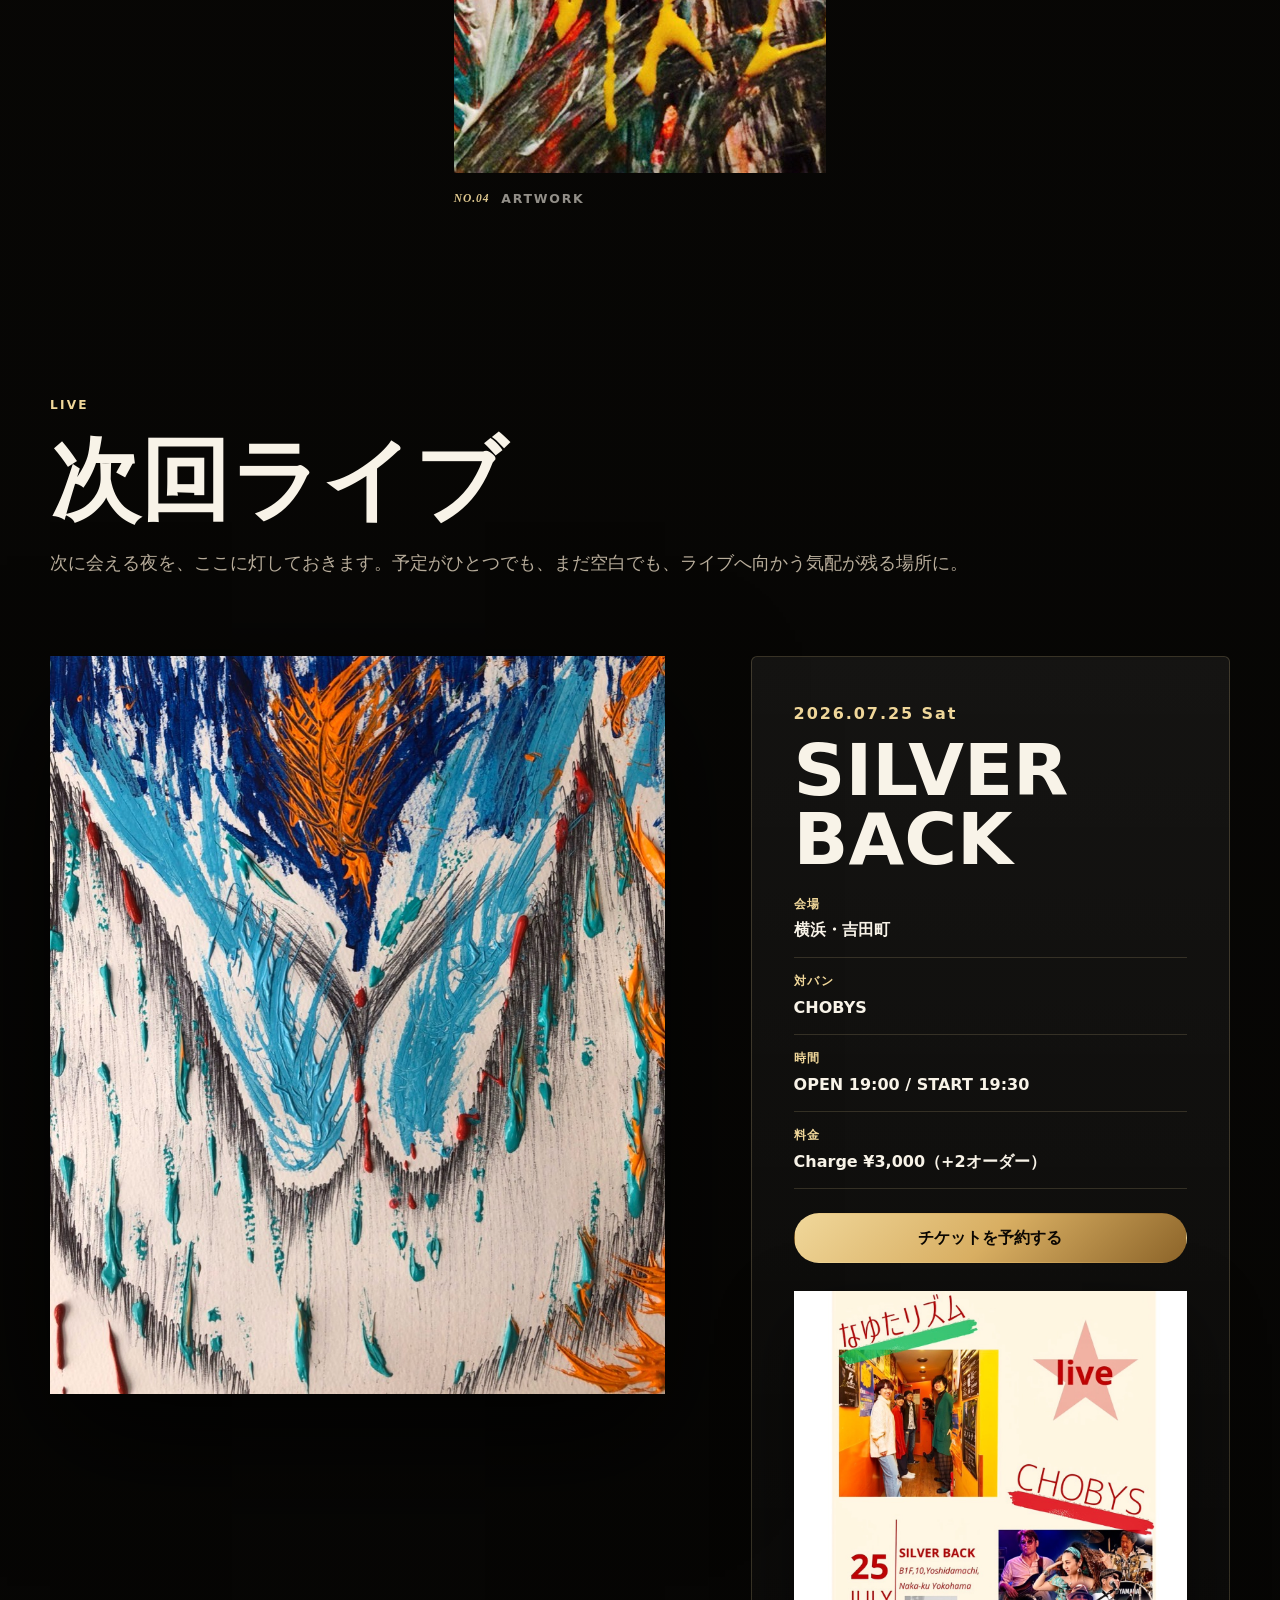
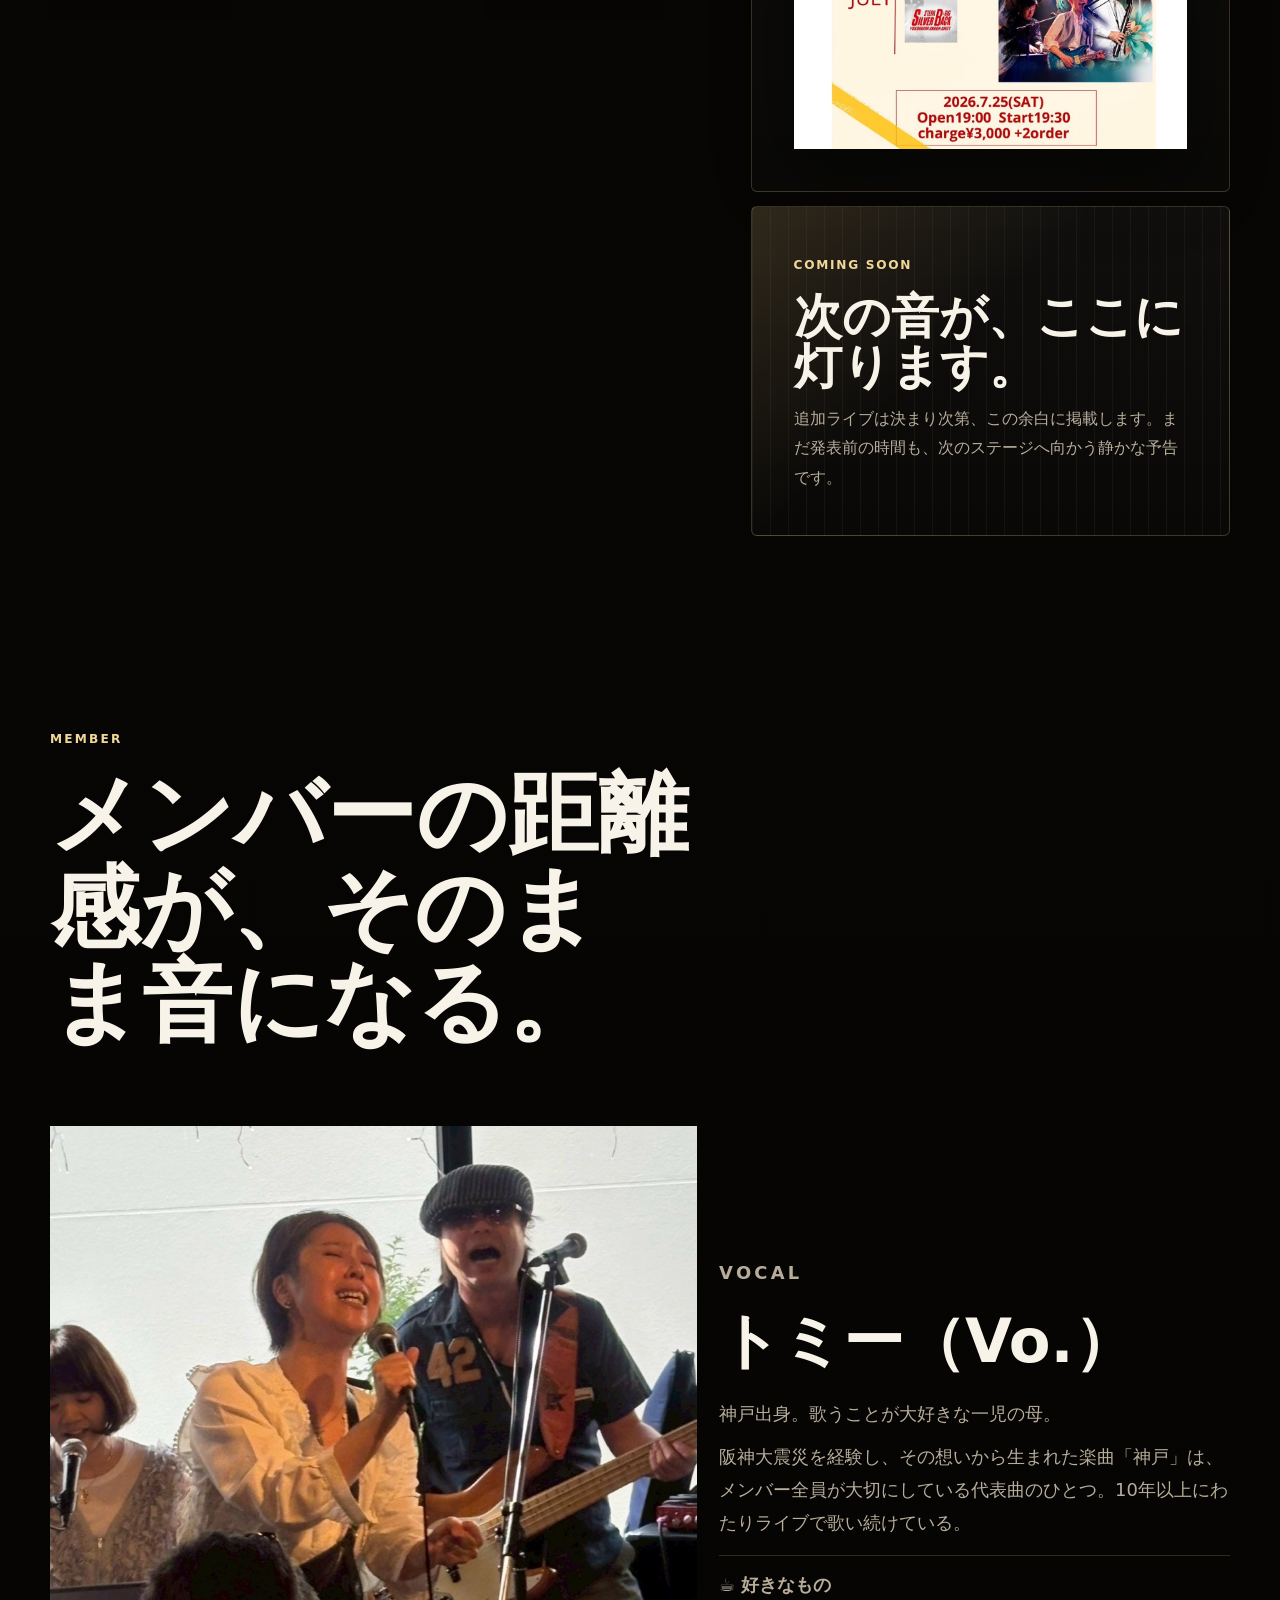
==== commit 116880f6: "Fix member section visibility" ====
--- a/index.html
+++ b/index.html
@@ -20,7 +20,7 @@
     <title>なゆたリズム | 音と絵が交わる公式サイト</title>
     <link rel="icon" href="favicon.svg" type="image/svg+xml" />
     <link rel="preconnect" href="https://open.spotify.com" />
-    <link rel="stylesheet" href="styles.css?v=20260708-member-profile-v12" />
+    <link rel="stylesheet" href="styles.css?v=20260709-member-visible-v13" />
   </head>
   <body>
     <a class="skip-link" href="#about">本文へ移動</a>
@@ -359,6 +359,6 @@
       <p data-lightbox-caption></p>
     </div>
 
-    <script src="script.js"></script>
+    <script src="script.js?v=20260709-member-visible-v13"></script>
   </body>
 </html>
--- a/styles.css
+++ b/styles.css
@@ -974,6 +974,17 @@
   transform: translateY(0);
 }
 
+.members-section.reveal {
+  opacity: 1;
+  transform: none;
+}
+
+.members-section .member-profile > div {
+  opacity: 1;
+  visibility: visible;
+  transform: none;
+}
+
 .lightbox {
   position: fixed;
   inset: 0;
@@ -1297,12 +1308,22 @@
   }
 
   .member-profile img {
-    min-height: min(62vw, 300px);
-    max-height: 56svh;
+    min-height: 0;
+    aspect-ratio: 4 / 3;
+    max-height: 250px;
   }
 
   .member-profile h3 {
     margin: 6px 0 8px;
+  }
+
+  .member-profile div {
+    gap: 9px;
+  }
+
+  .member-likes {
+    margin-top: 4px;
+    padding-top: 10px;
   }
 
   .contact-section {
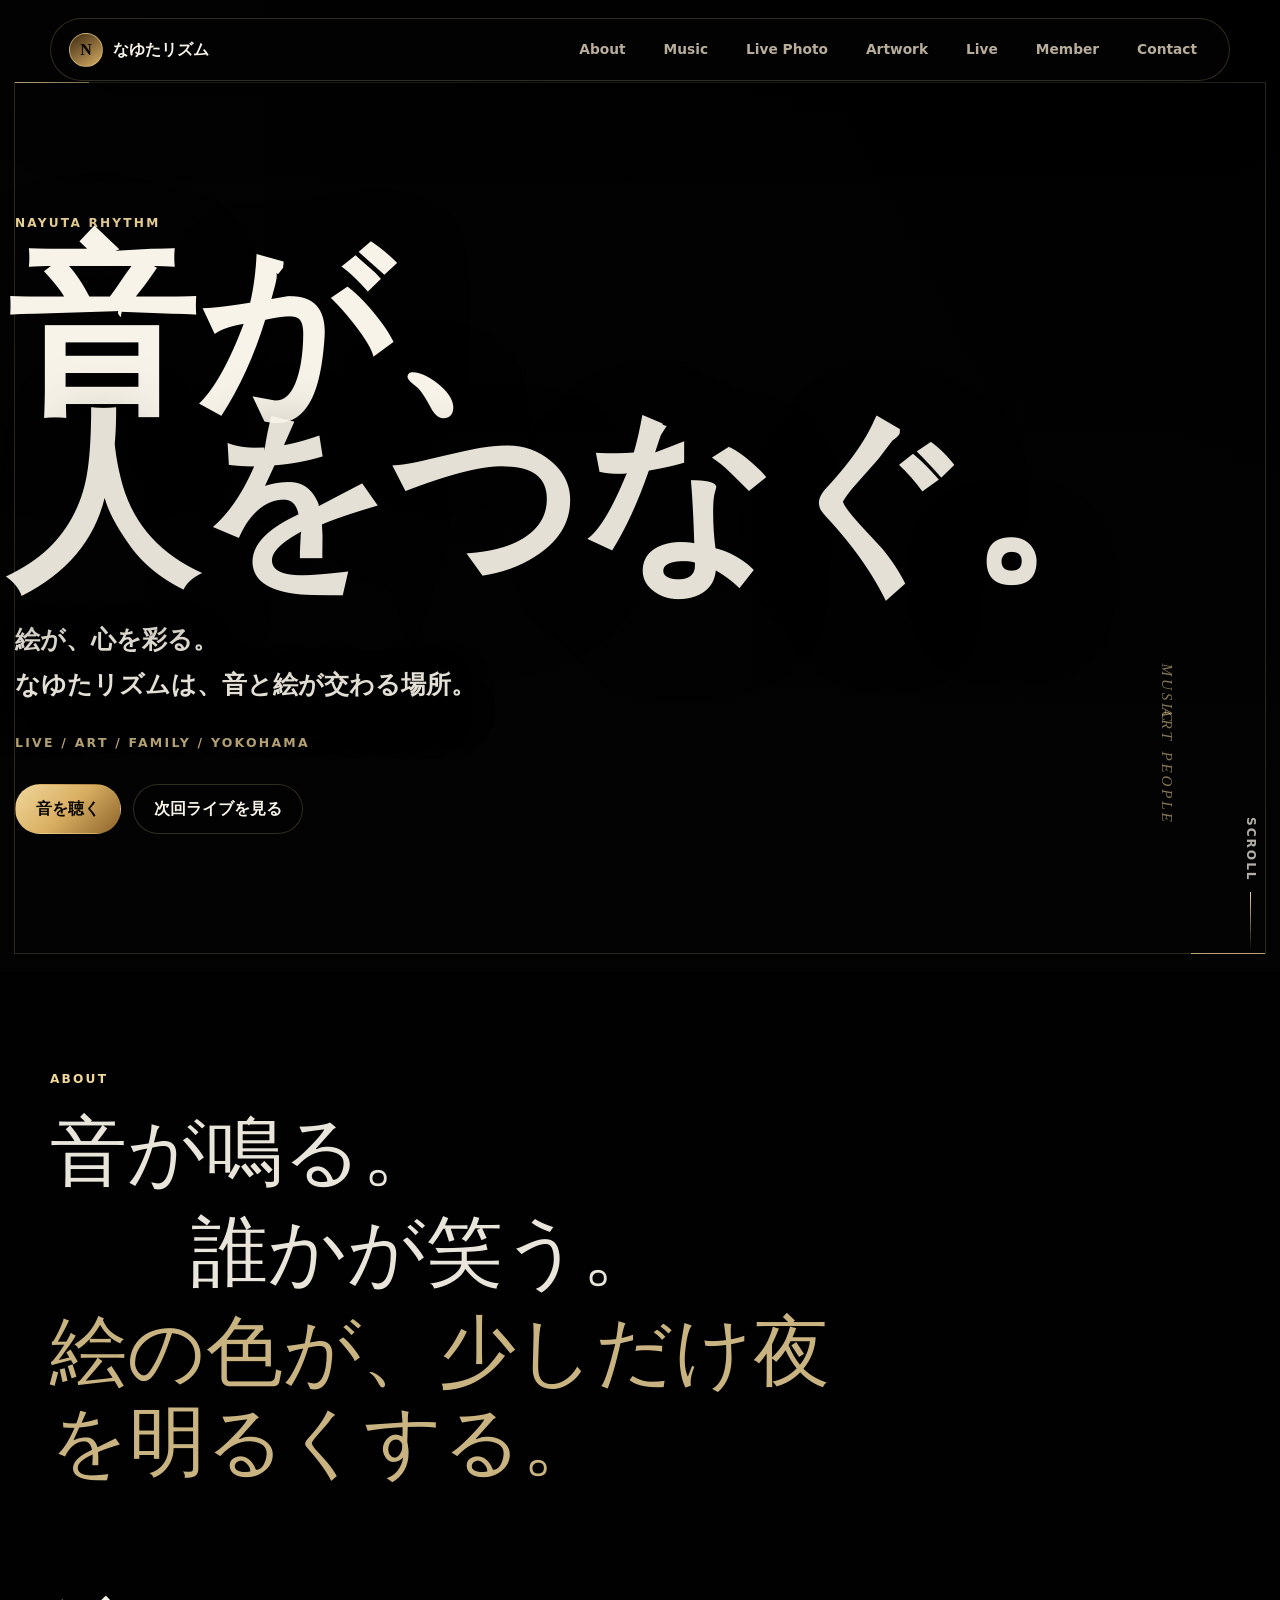
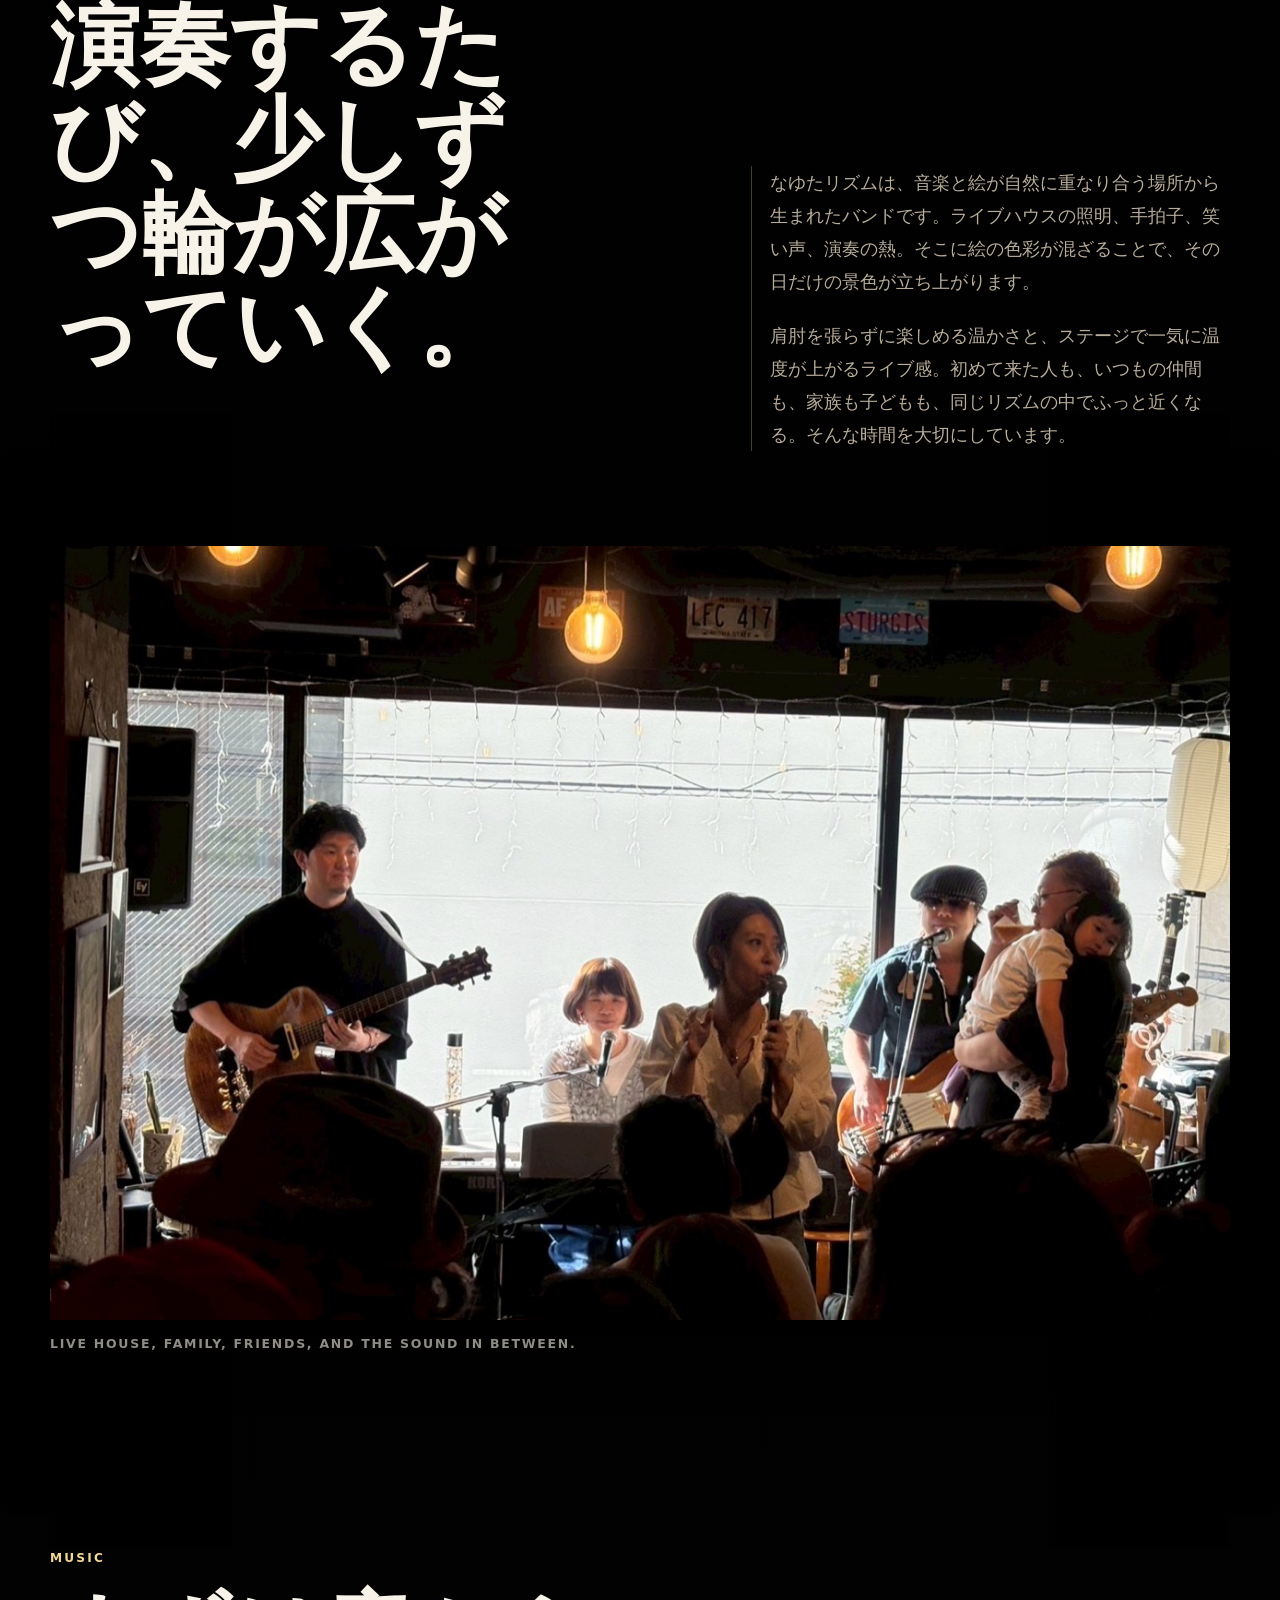
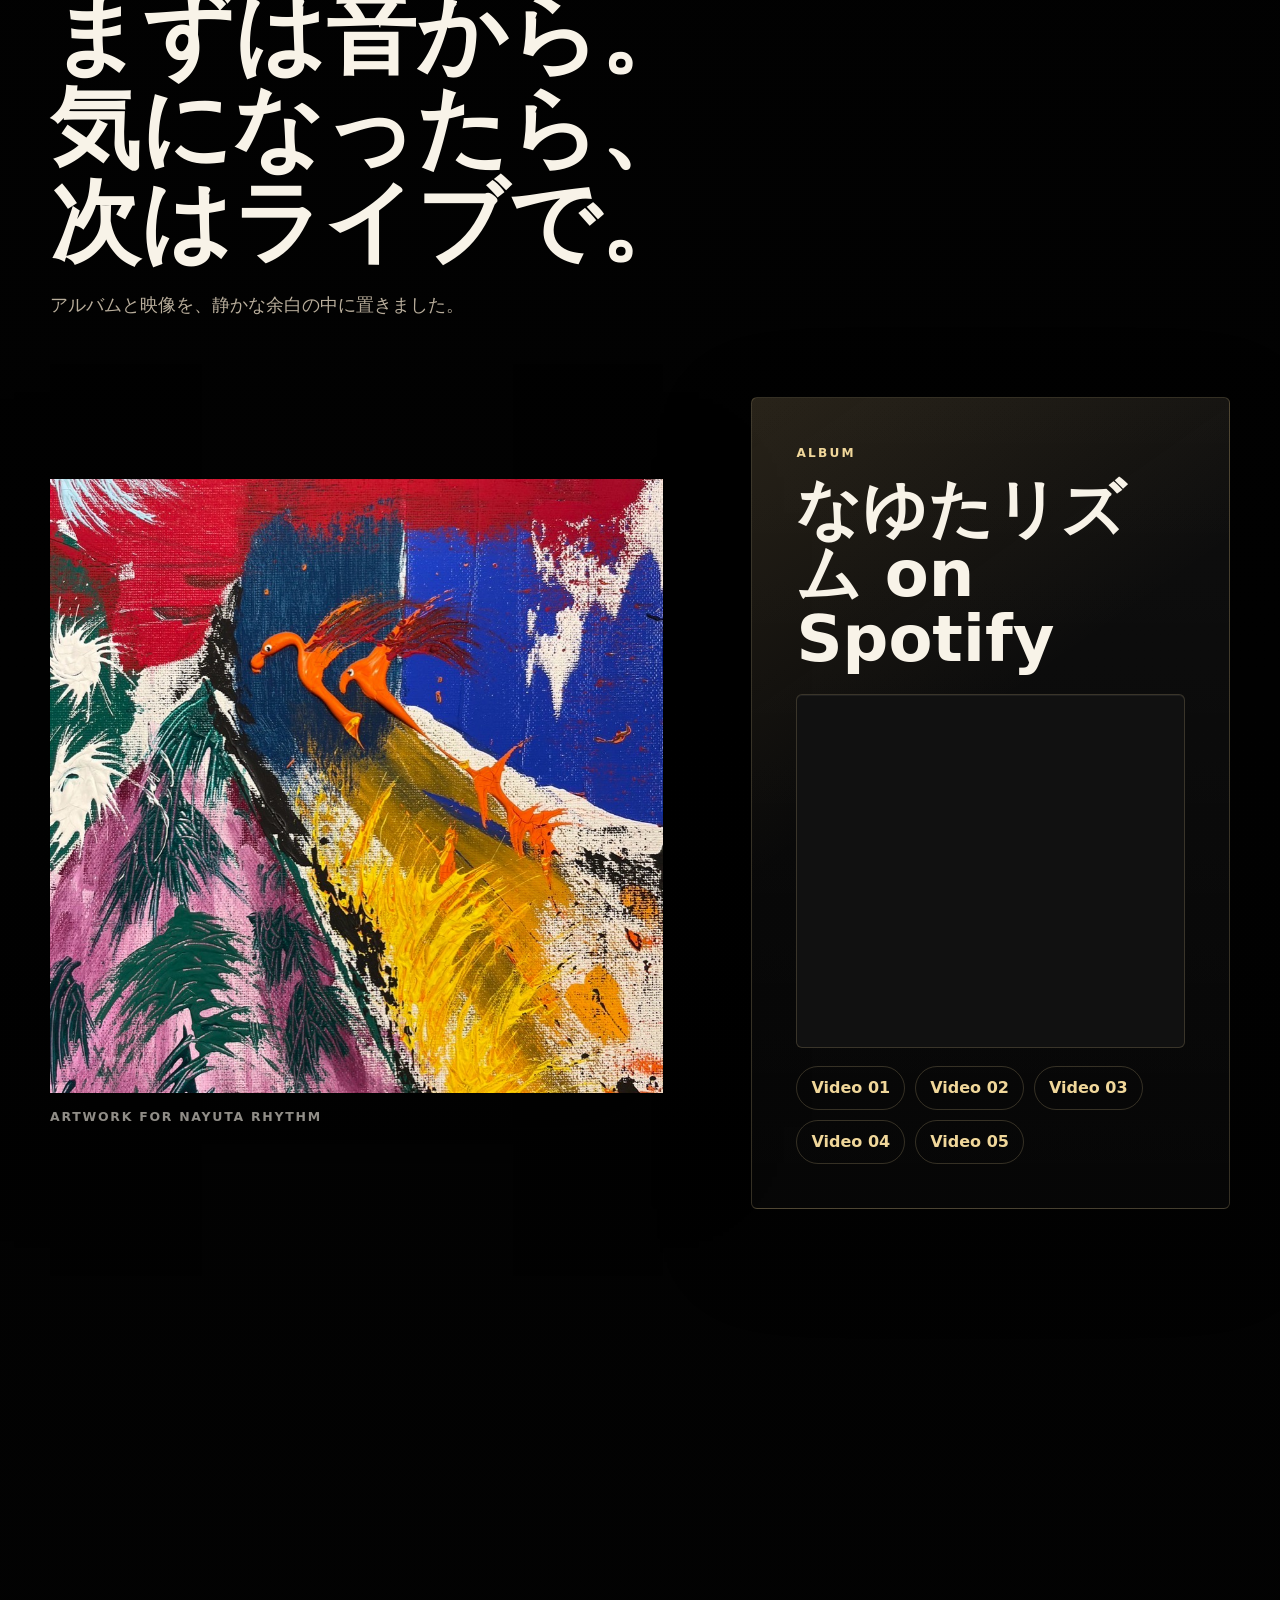
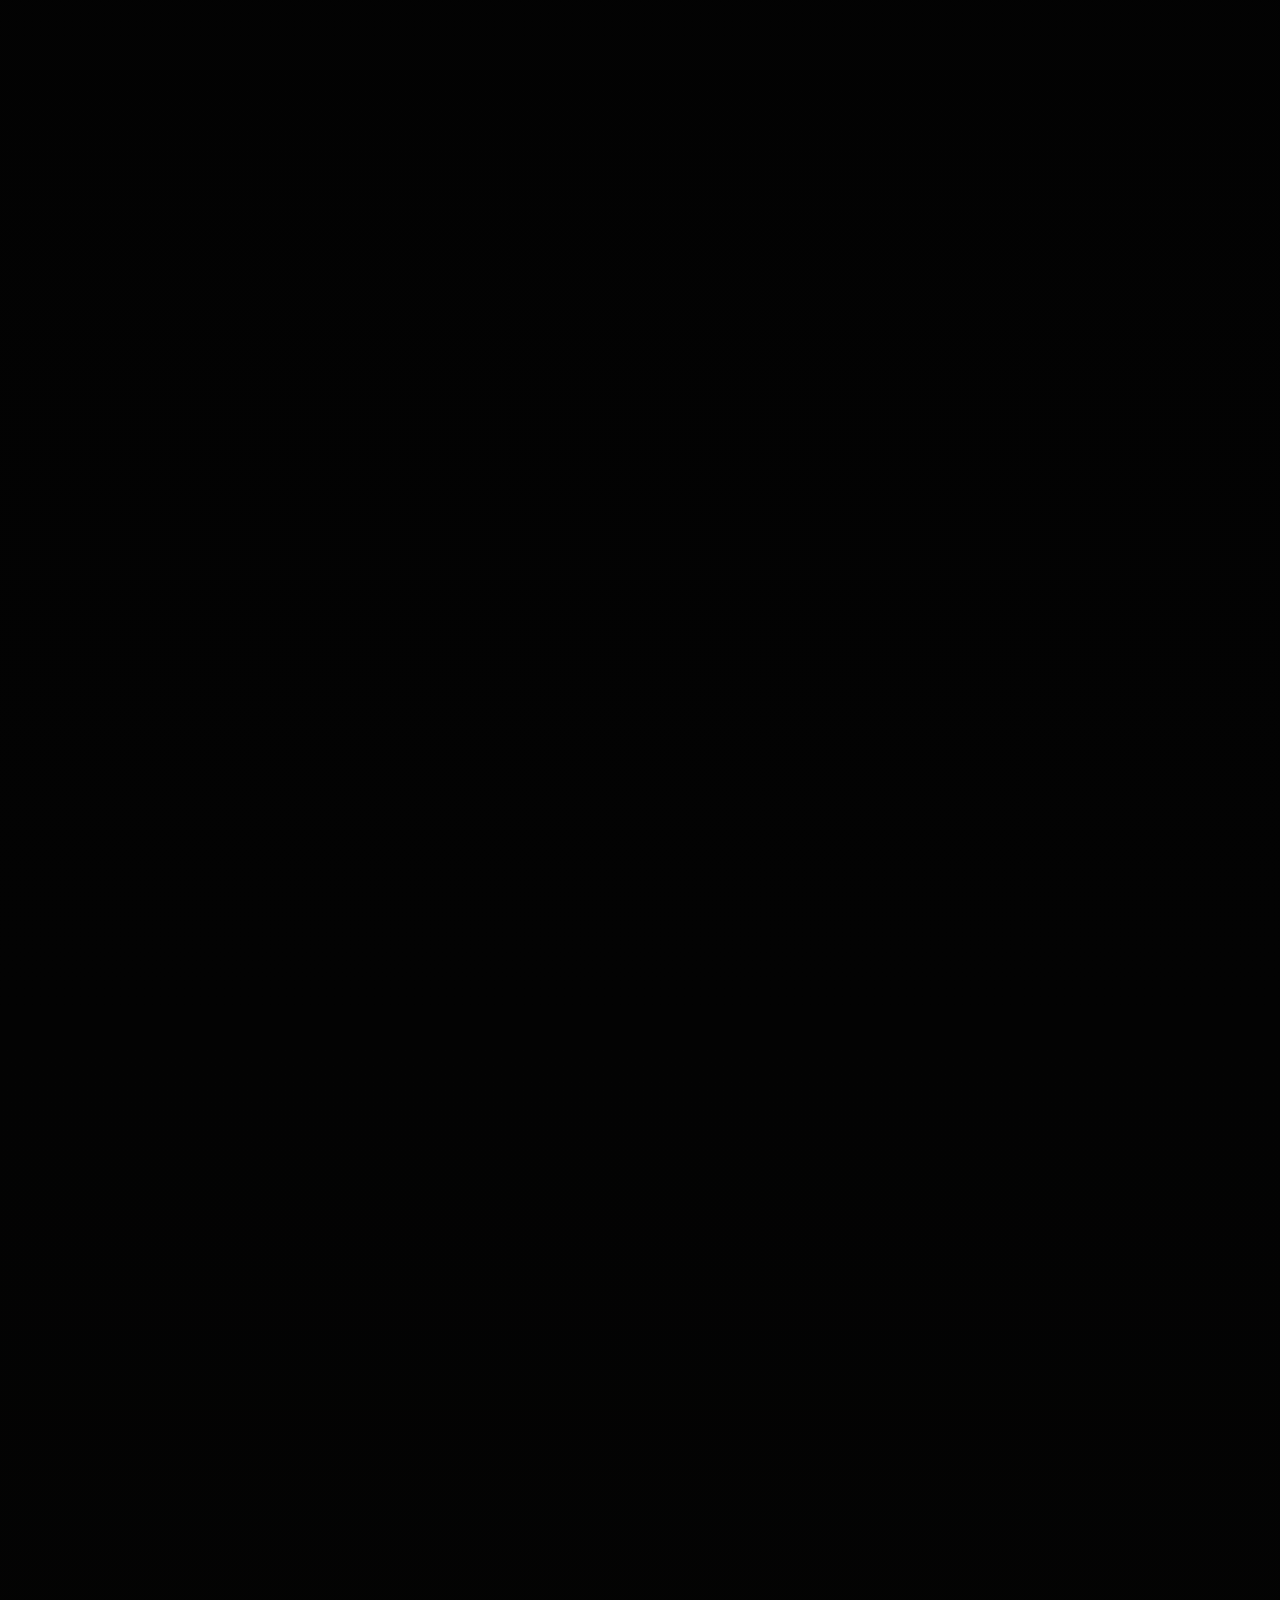
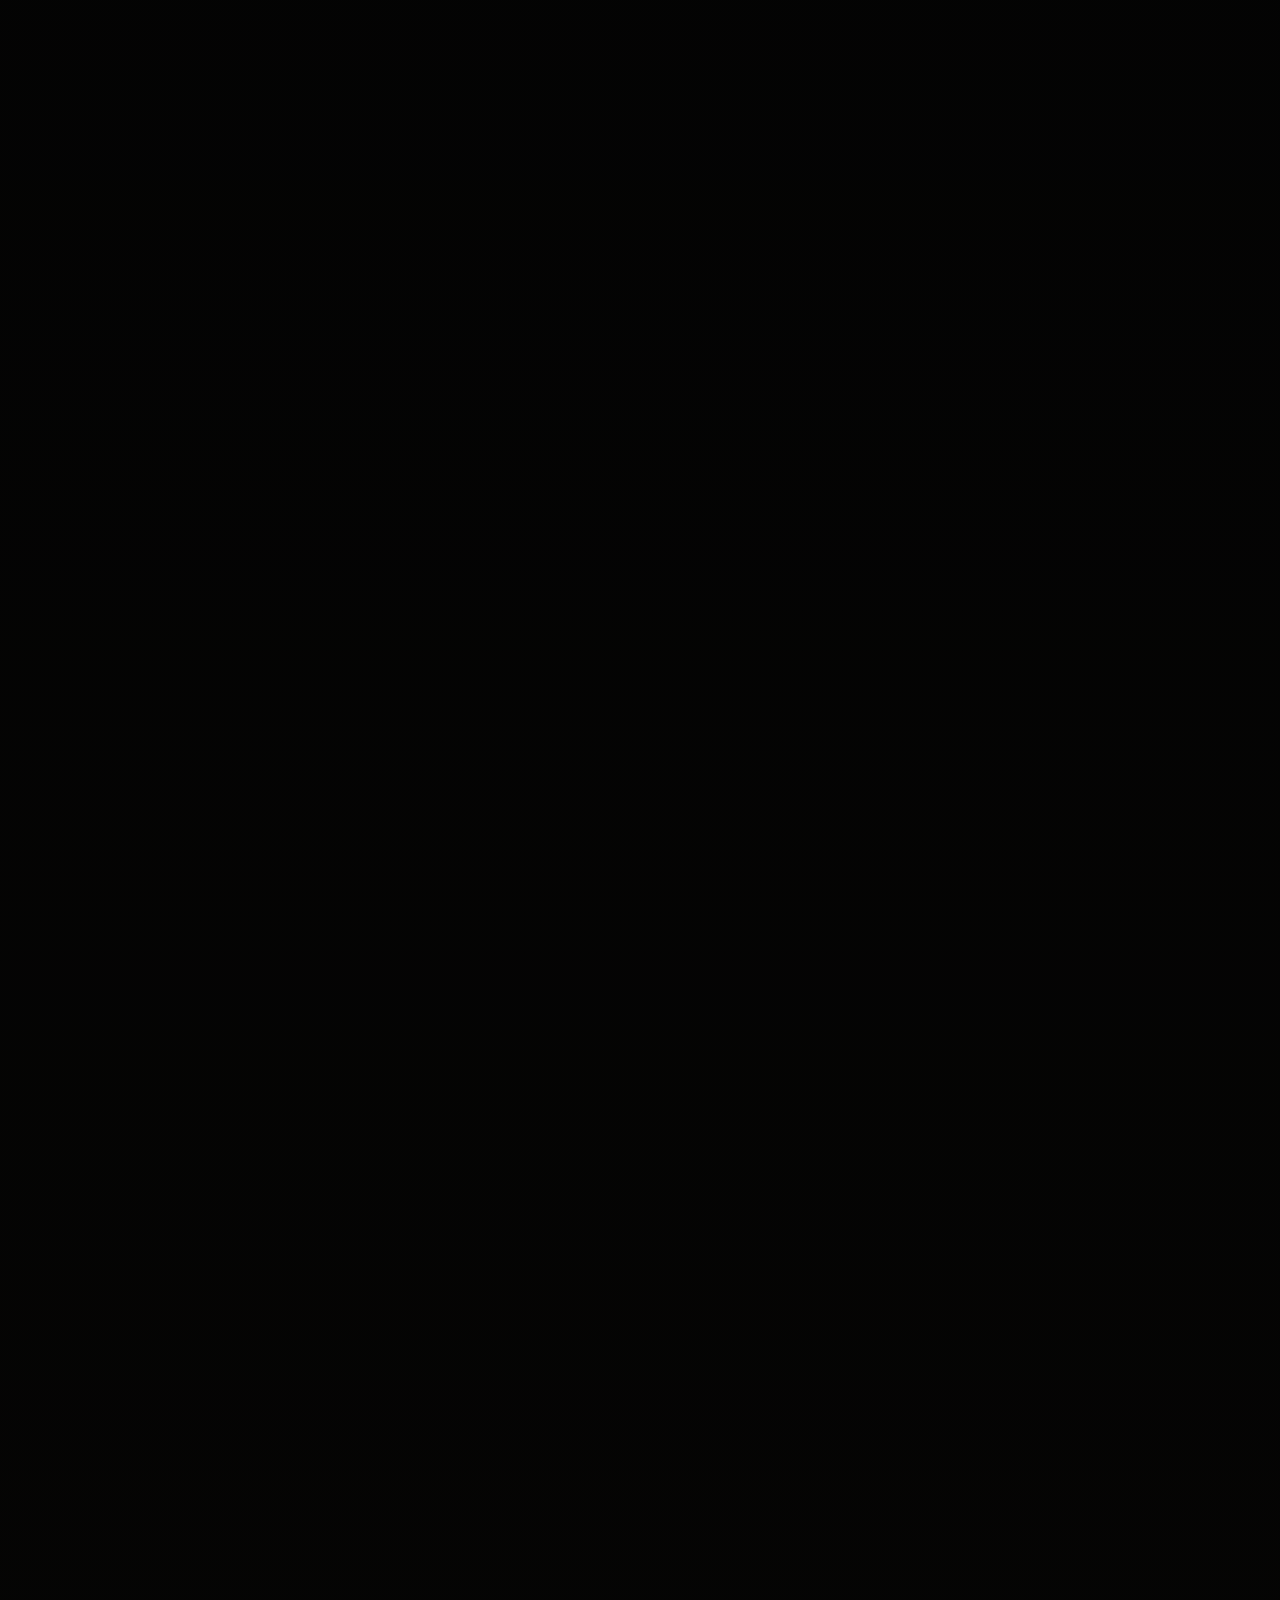
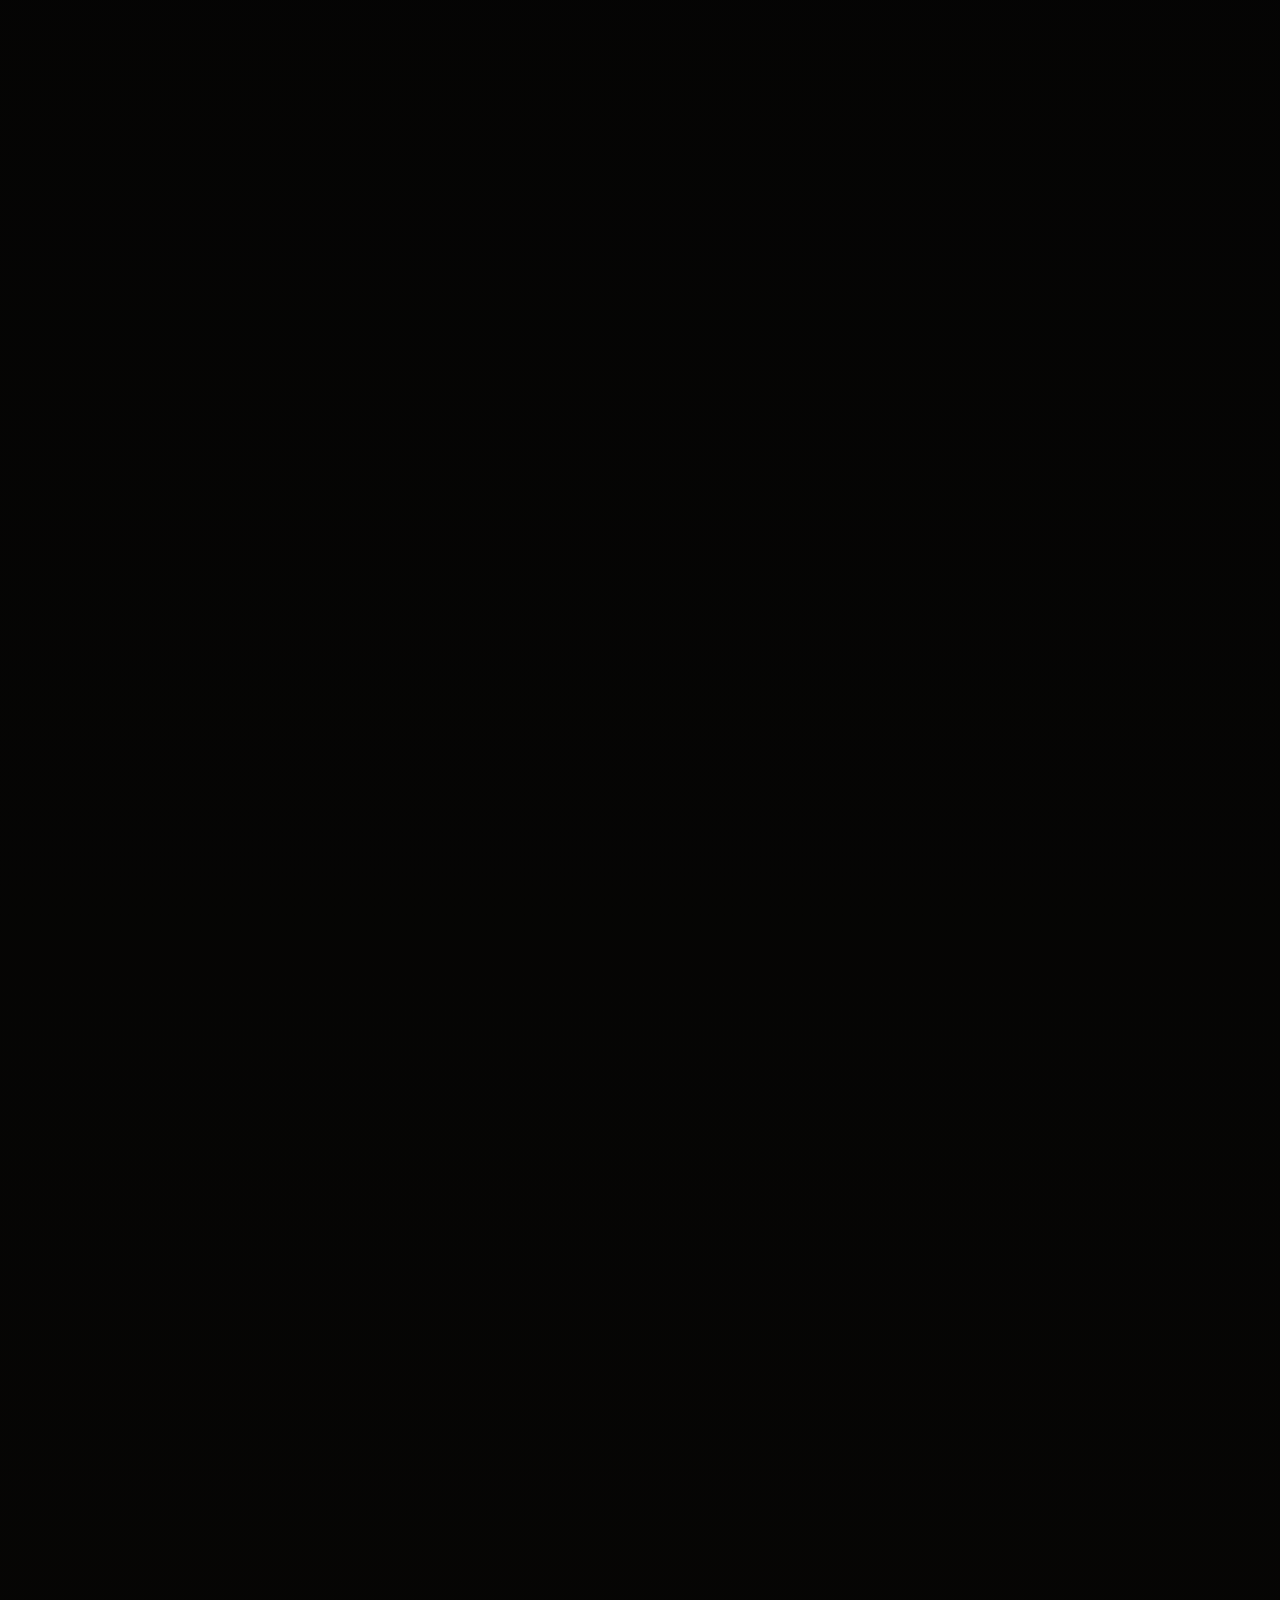
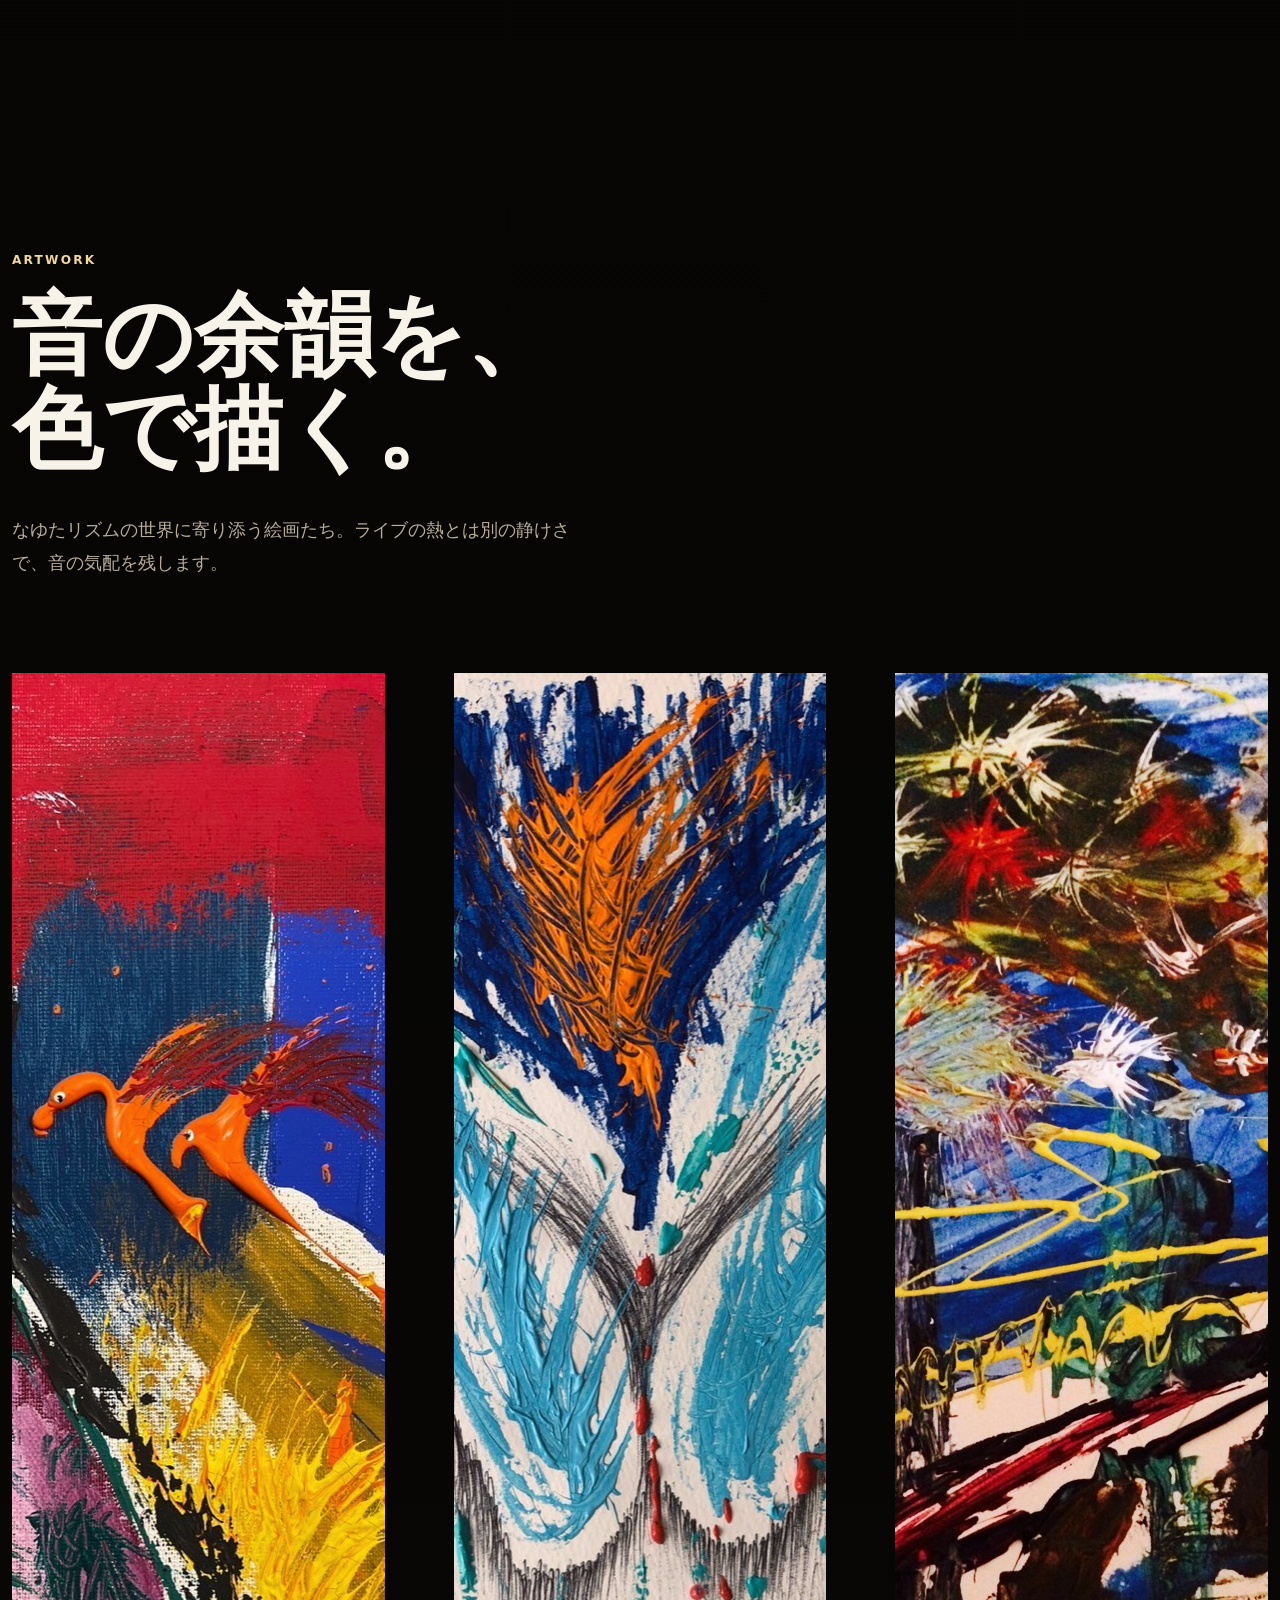
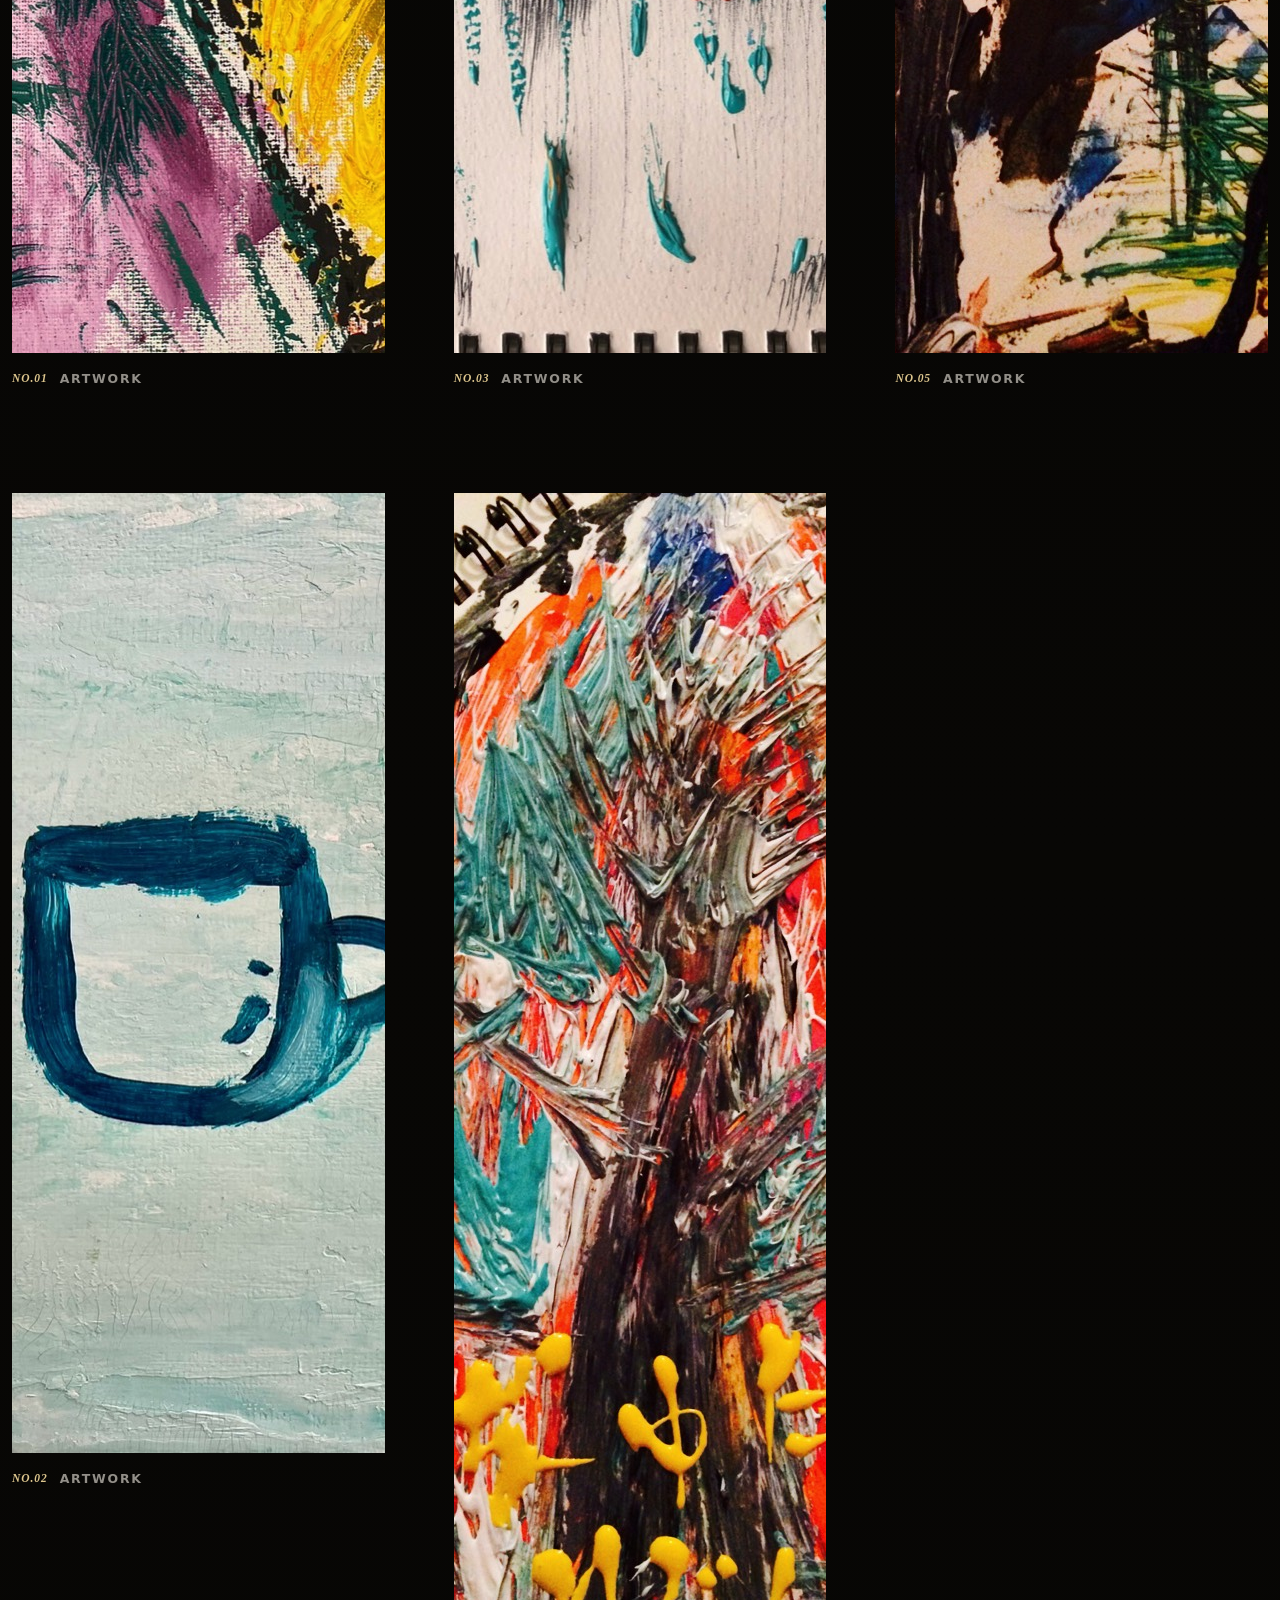
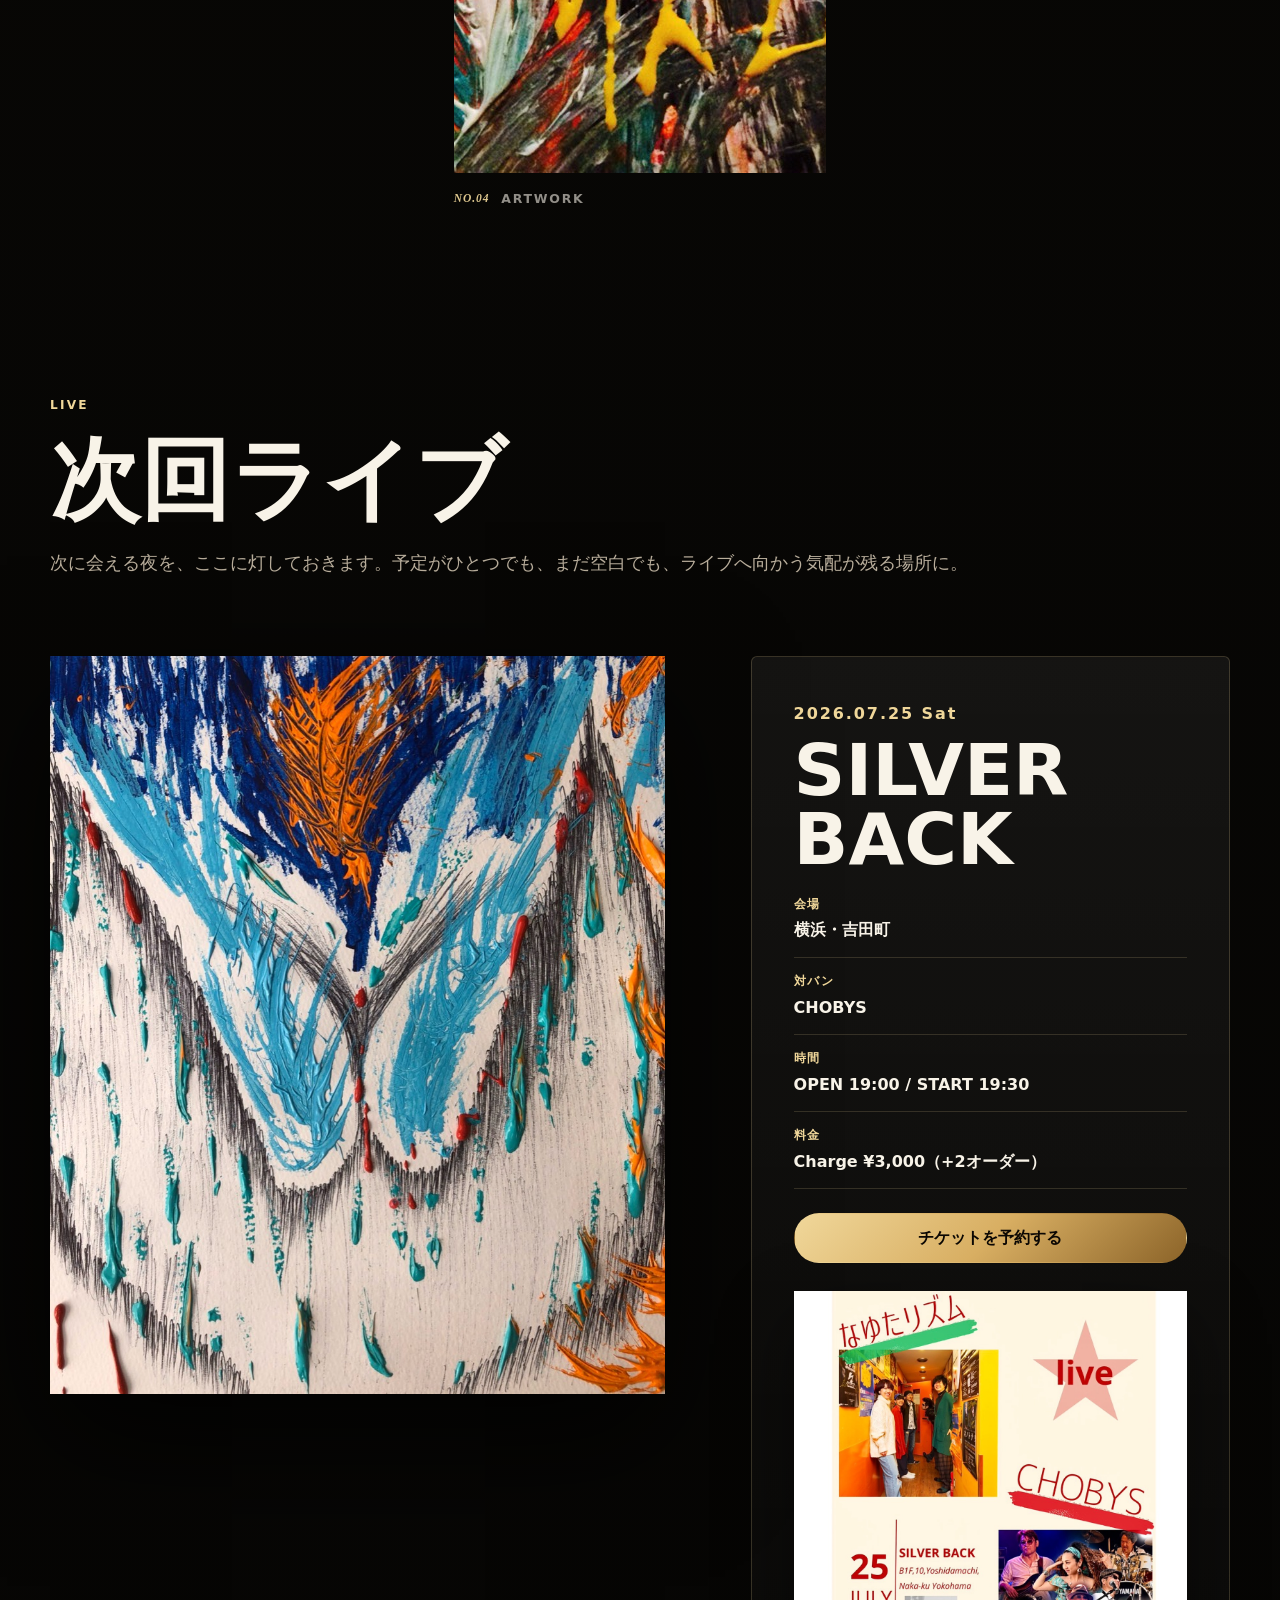
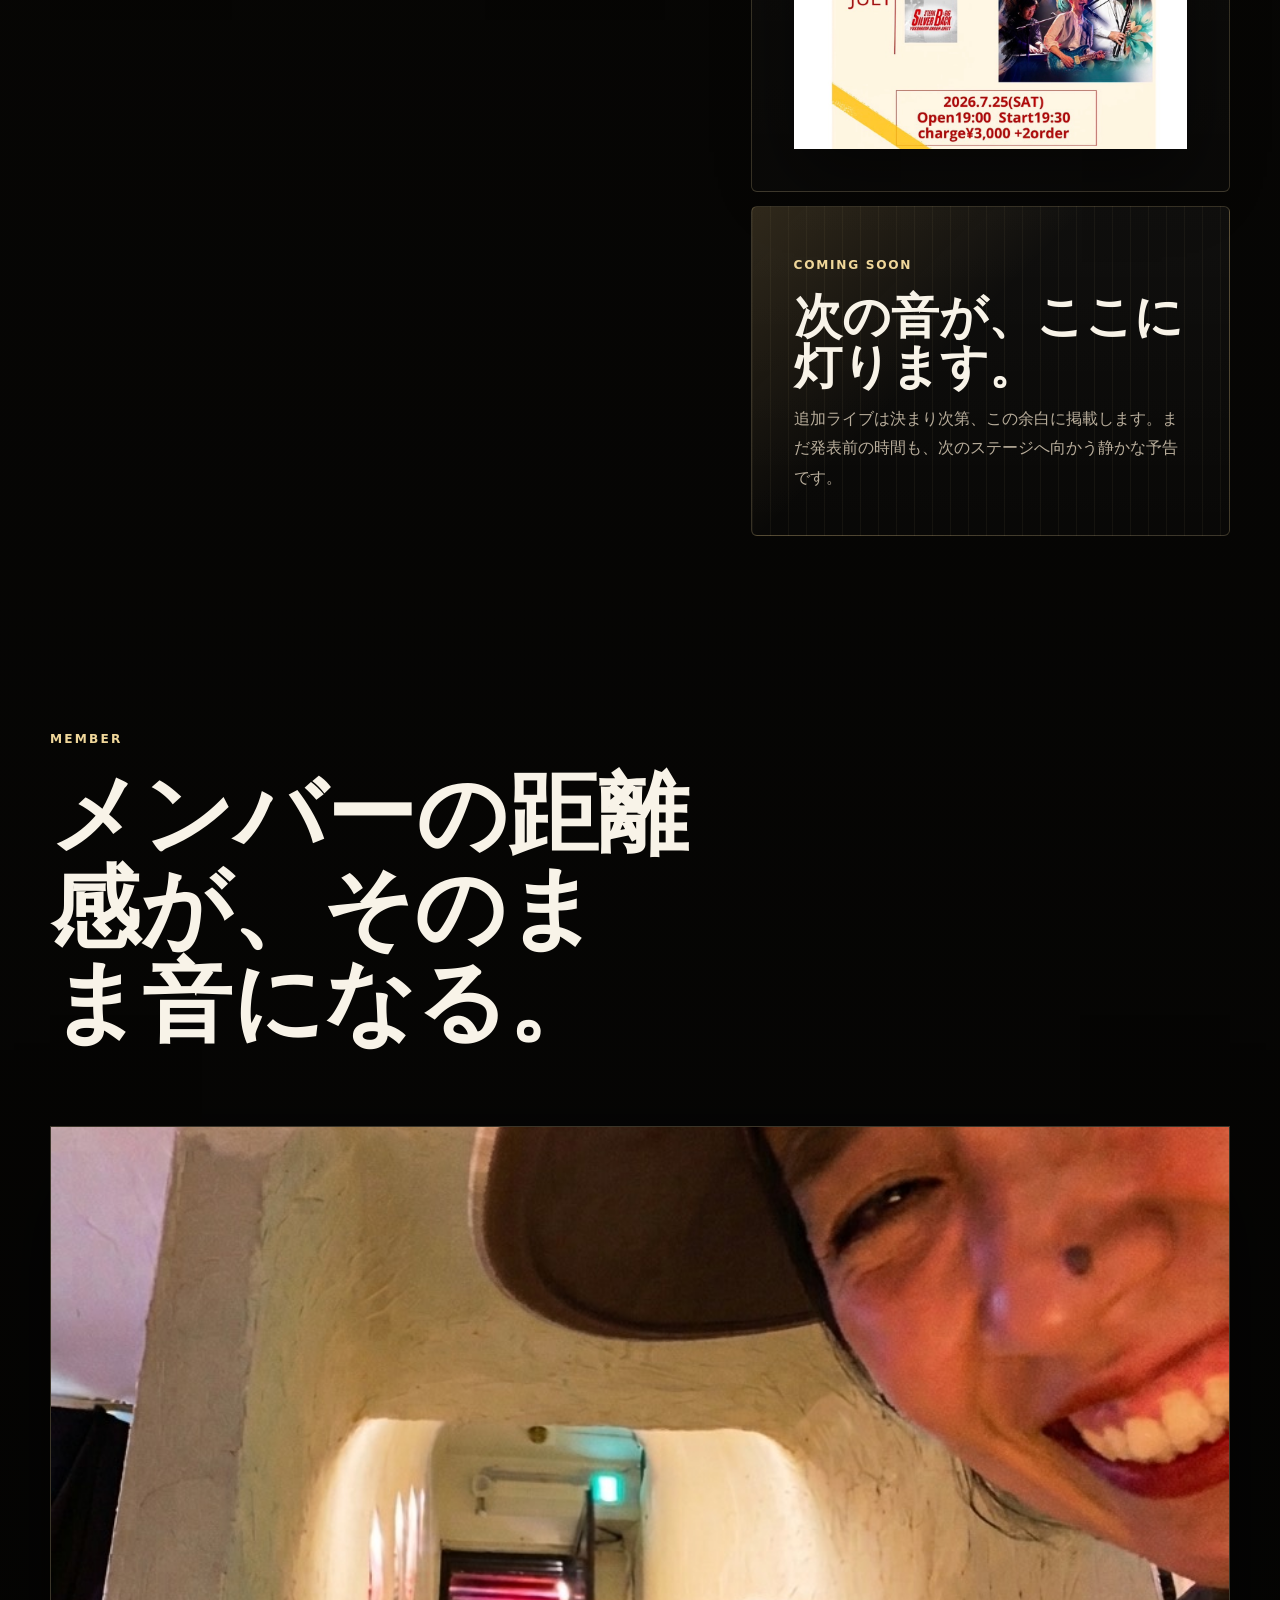
==== commit 984d8796: "Update member photos" ====
--- a/index.html
+++ b/index.html
@@ -20,7 +20,7 @@
     <title>なゆたリズム | 音と絵が交わる公式サイト</title>
     <link rel="icon" href="favicon.svg" type="image/svg+xml" />
     <link rel="preconnect" href="https://open.spotify.com" />
-    <link rel="stylesheet" href="styles.css?v=20260709-member-visible-v13" />
+    <link rel="stylesheet" href="styles.css?v=20260709-member-photo-v14" />
   </head>
   <body>
     <a class="skip-link" href="#about">本文へ移動</a>
@@ -220,9 +220,12 @@
         <div class="section-heading">
           <h2 id="members-title">メンバーの距離感が、そのまま音になる。</h2>
         </div>
+        <figure class="member-group-photo">
+          <img src="assets/member-stairs.jpg" alt="階段で集まって笑顔を見せるなゆたリズムのメンバー集合写真" width="896" height="1193" loading="lazy" decoding="async" />
+        </figure>
         <div class="member-list">
           <article class="member-profile">
-            <img src="assets/live-02.jpg" alt="マイクを握って歌うトミーのライブ写真" width="960" height="1280" loading="lazy" decoding="async" />
+            <img src="assets/member-tommy.jpg" alt="チョコレートを持って笑顔を見せるトミーの写真" width="700" height="500" loading="lazy" decoding="async" />
             <div>
               <p class="eyebrow">Vocal</p>
               <h3>トミー（Vo.）</h3>
@@ -235,7 +238,7 @@
             </div>
           </article>
           <article class="member-profile">
-            <img src="assets/live-04.jpg" alt="ステージで演奏するアリアリのライブ写真" width="1280" height="960" loading="lazy" decoding="async" />
+            <img src="assets/member-ariari.jpg" alt="バースデーケーキを持つアリアリの写真" width="700" height="500" loading="lazy" decoding="async" />
             <div>
               <p class="eyebrow">Bass</p>
               <h3>アリアリ（Ba.）</h3>
@@ -248,7 +251,7 @@
             </div>
           </article>
           <article class="member-profile">
-            <img src="assets/member-studio.jpg" alt="スタジオで鍵盤の前に立つ福ちゃんの写真" width="1280" height="960" loading="lazy" decoding="async" />
+            <img src="assets/member-fukuchan.jpg" alt="ピースサインをして笑顔を見せる福ちゃんの写真" width="700" height="500" loading="lazy" decoding="async" />
             <div>
               <p class="eyebrow">Keyboard</p>
               <h3>福ちゃん（Key.）</h3>
@@ -261,7 +264,7 @@
             </div>
           </article>
           <article class="member-profile">
-            <img src="assets/live-06.jpg" alt="ライブステージでドラムを演奏するけいちゃんの写真" width="1280" height="960" loading="lazy" decoding="async" />
+            <img src="assets/member-keichan.jpg" alt="アメリカ国旗の前に立つけいちゃんの写真" width="700" height="500" loading="lazy" decoding="async" />
             <div>
               <p class="eyebrow">Drums</p>
               <h3>けいちゃん（Dr.）</h3>
@@ -275,7 +278,7 @@
             </div>
           </article>
           <article class="member-profile">
-            <img src="assets/member-stairs.jpg" alt="階段で仲間と笑顔を見せるあっちゃんの写真" width="896" height="1193" loading="lazy" decoding="async" />
+            <img src="assets/member-acchan.jpg" alt="白いテレキャスターを弾くあっちゃんのライブ写真" width="700" height="500" loading="lazy" decoding="async" />
             <div>
               <p class="eyebrow">Guitar / Artwork</p>
               <h3>あっちゃん（Gt.）</h3>
@@ -359,6 +362,6 @@
       <p data-lightbox-caption></p>
     </div>
 
-    <script src="script.js?v=20260709-member-visible-v13"></script>
+    <script src="script.js?v=20260709-member-photo-v14"></script>
   </body>
 </html>
--- a/styles.css
+++ b/styles.css
@@ -643,6 +643,22 @@
   letter-spacing: 0.08em;
 }
 
+.member-group-photo {
+  margin: 0 0 clamp(28px, 6vw, 72px);
+  overflow: hidden;
+  border: 1px solid var(--line);
+  background: rgba(255, 255, 255, 0.03);
+  box-shadow: 0 38px 100px rgba(0, 0, 0, 0.58);
+}
+
+.member-group-photo img {
+  display: block;
+  width: 100%;
+  aspect-ratio: 4 / 3;
+  object-fit: cover;
+  object-position: center 44%;
+}
+
 .member-list {
   display: grid;
   gap: clamp(28px, 7vw, 92px);
@@ -656,9 +672,11 @@
 
 .member-profile img {
   width: 100%;
-  min-height: min(72vw, 360px);
-  max-height: 72svh;
+  aspect-ratio: 4 / 3;
+  height: auto;
+  max-height: min(72svh, 420px);
   object-fit: cover;
+  object-position: center;
   transition: transform 0.7s var(--ease), opacity 0.7s var(--ease);
 }
 
@@ -1299,6 +1317,14 @@
     padding-bottom: var(--section-tight-space);
   }
 
+  .member-group-photo {
+    margin-bottom: var(--content-gap);
+  }
+
+  .member-group-photo img {
+    max-height: 260px;
+  }
+
   .member-list {
     gap: var(--content-gap);
   }
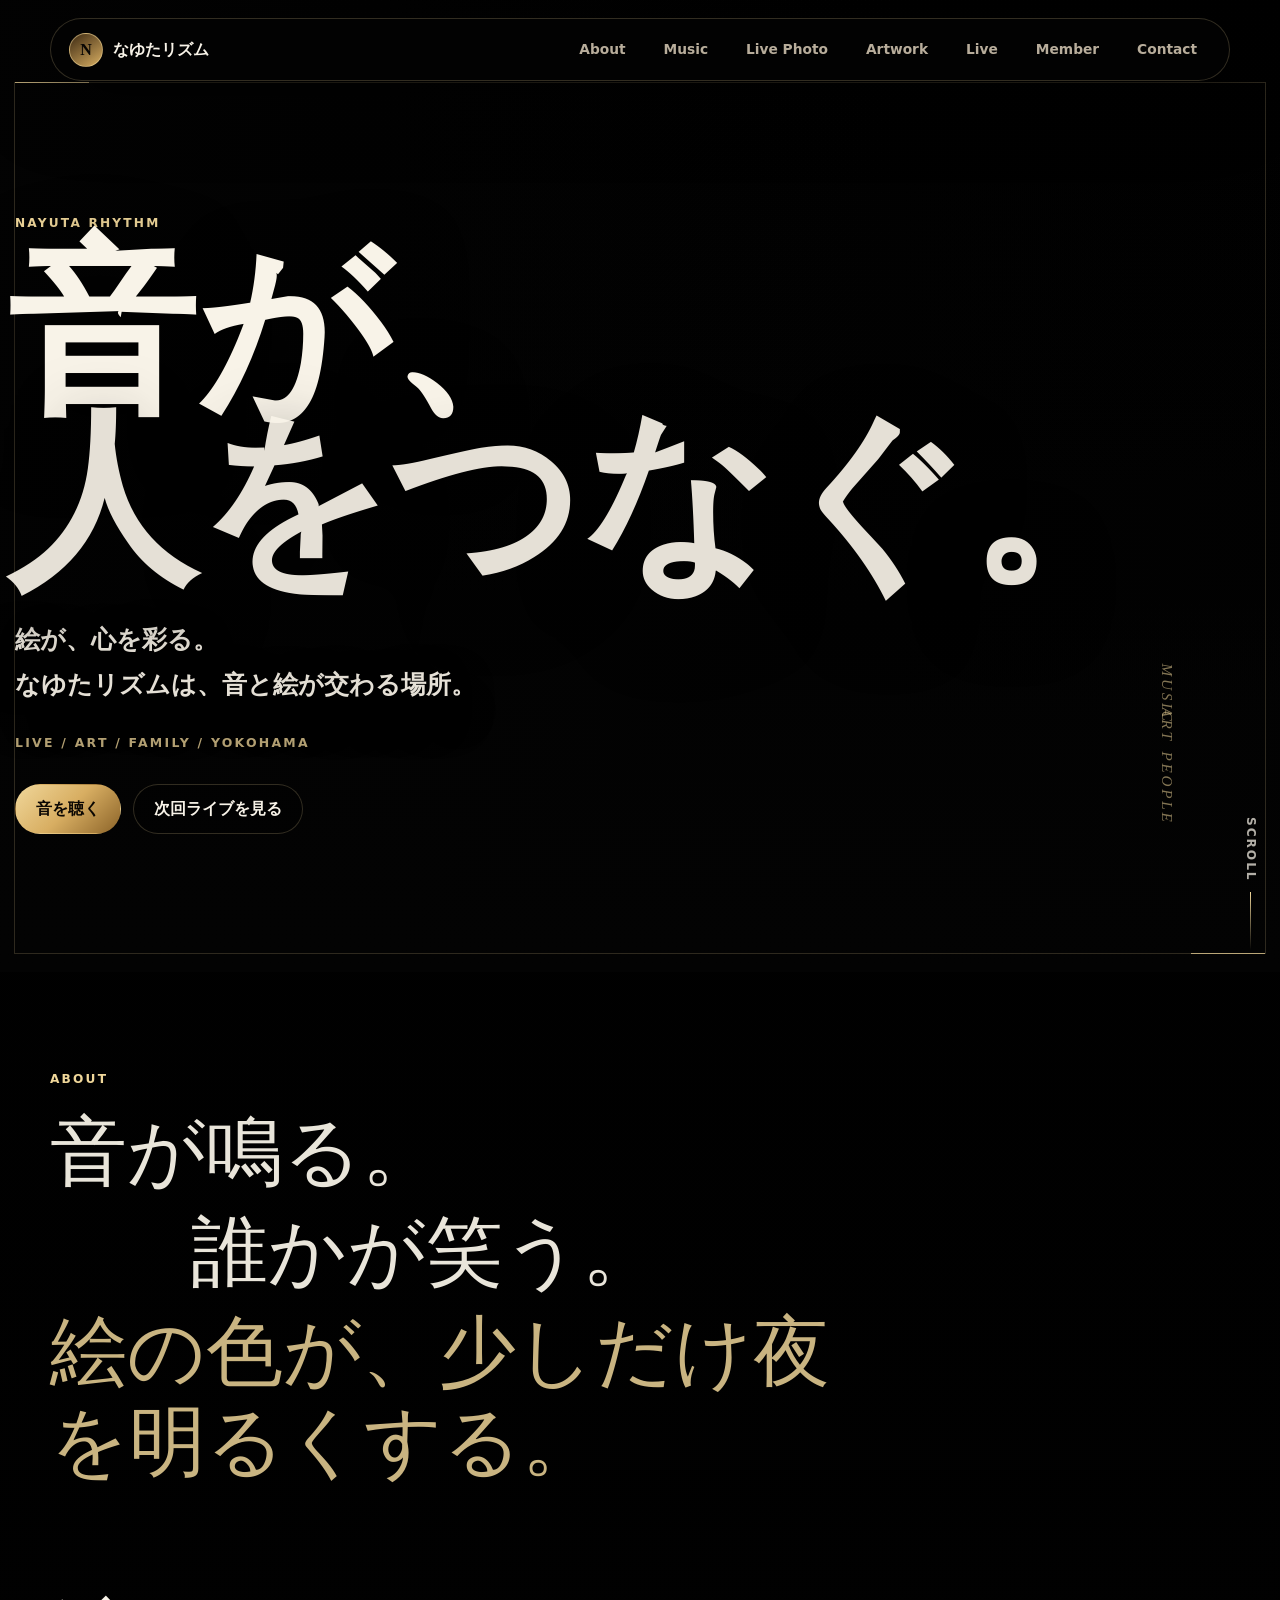
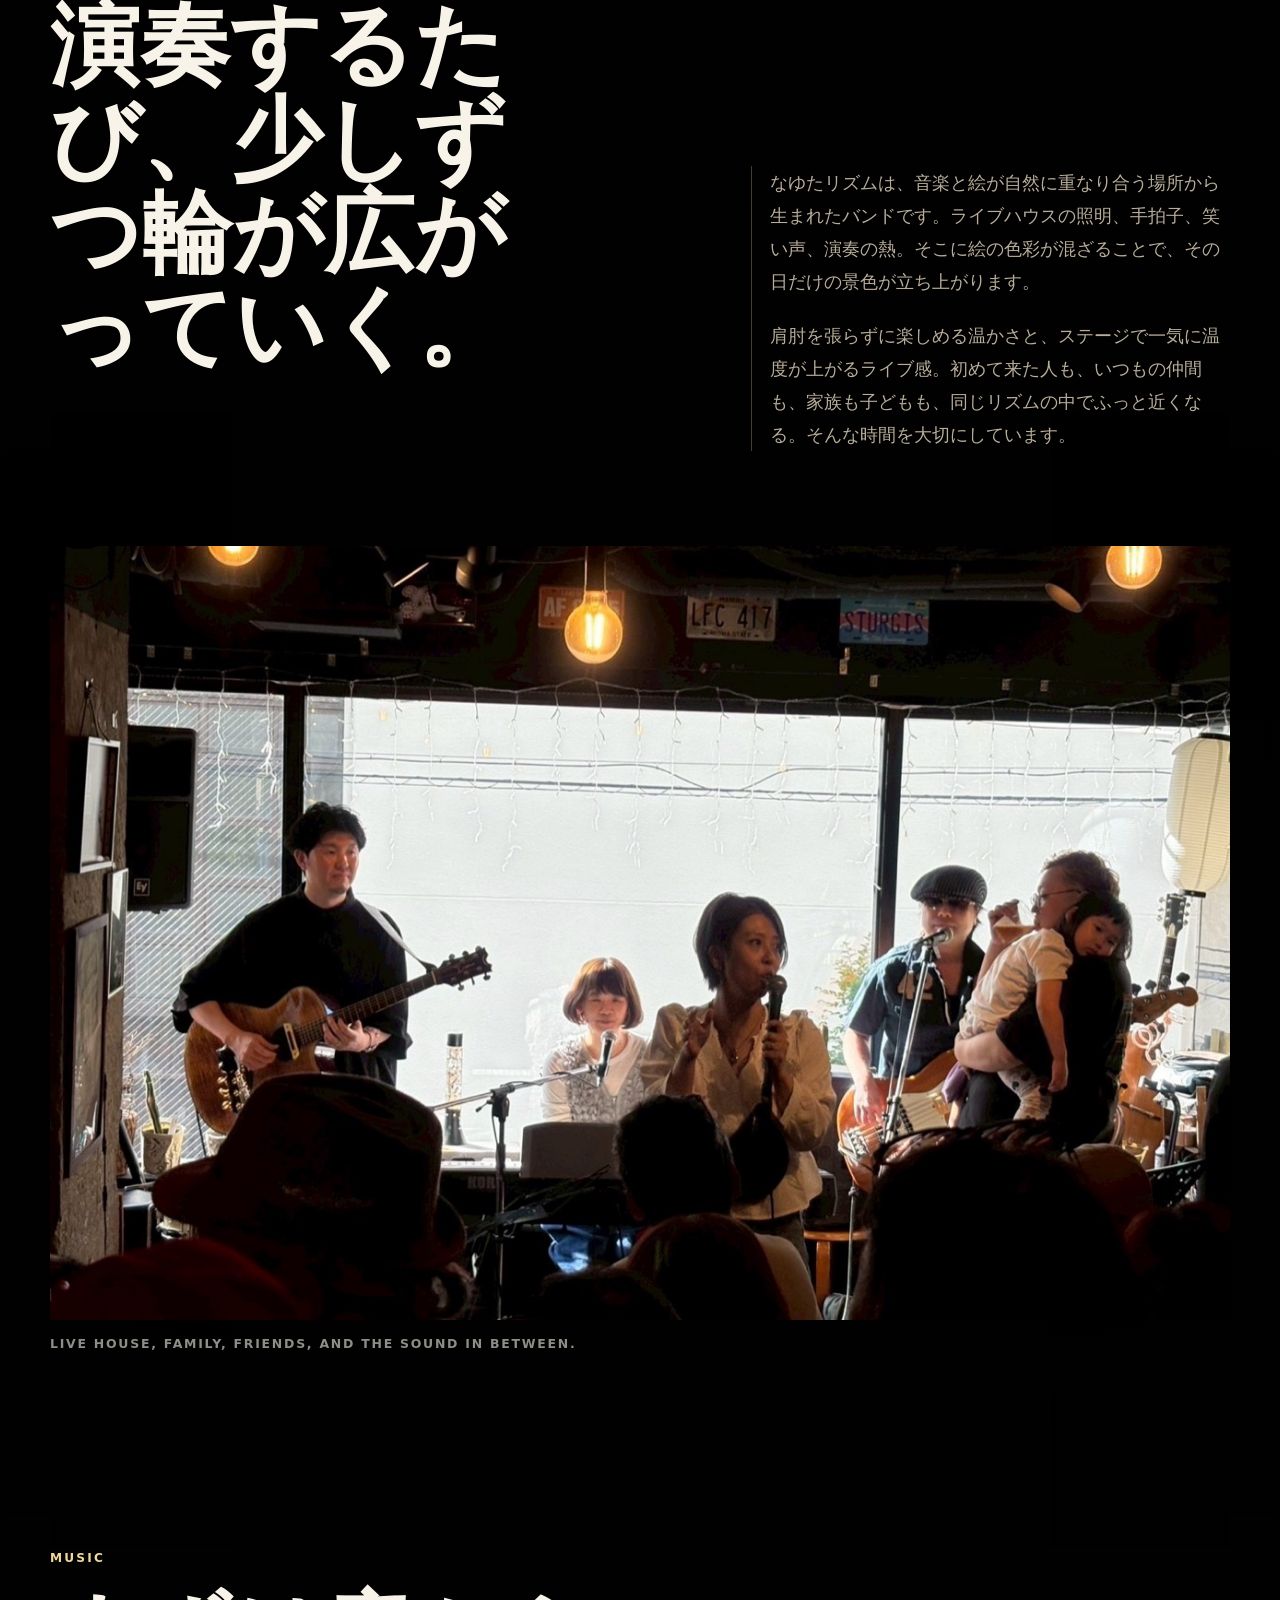
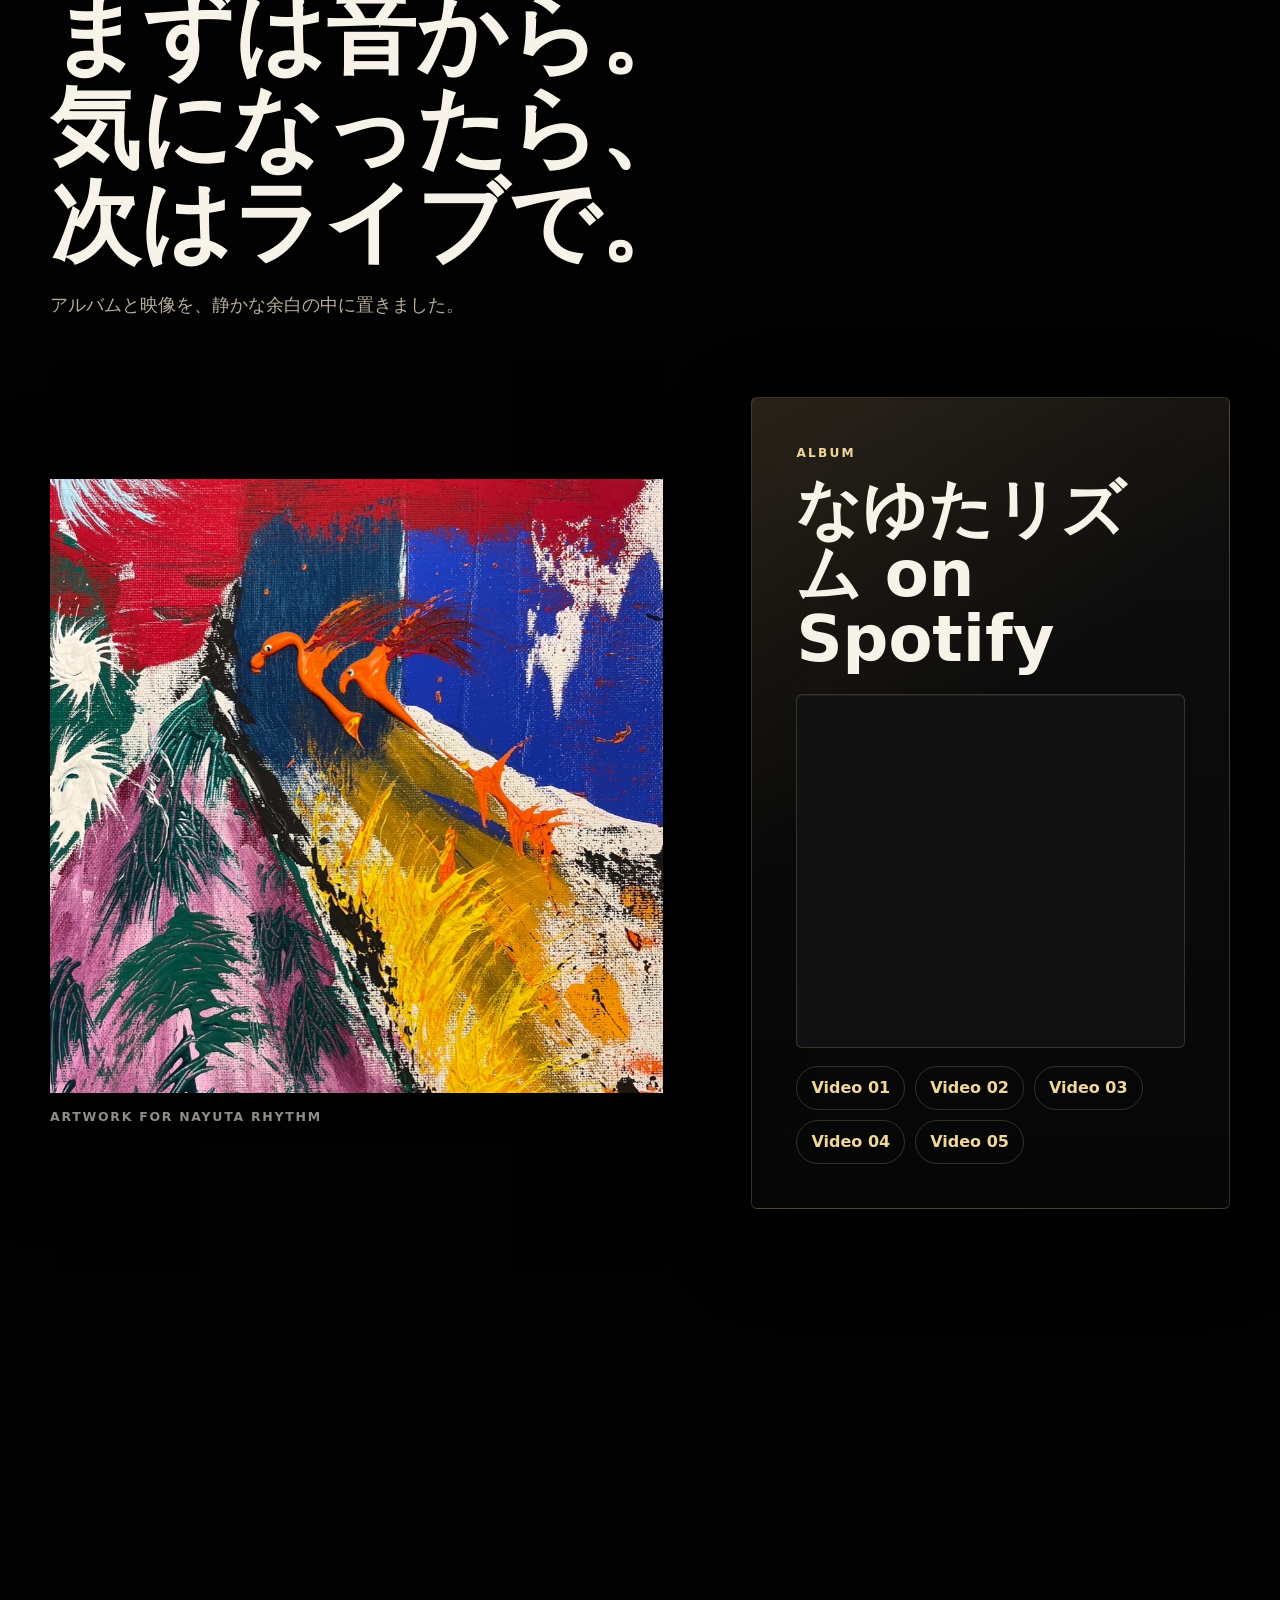
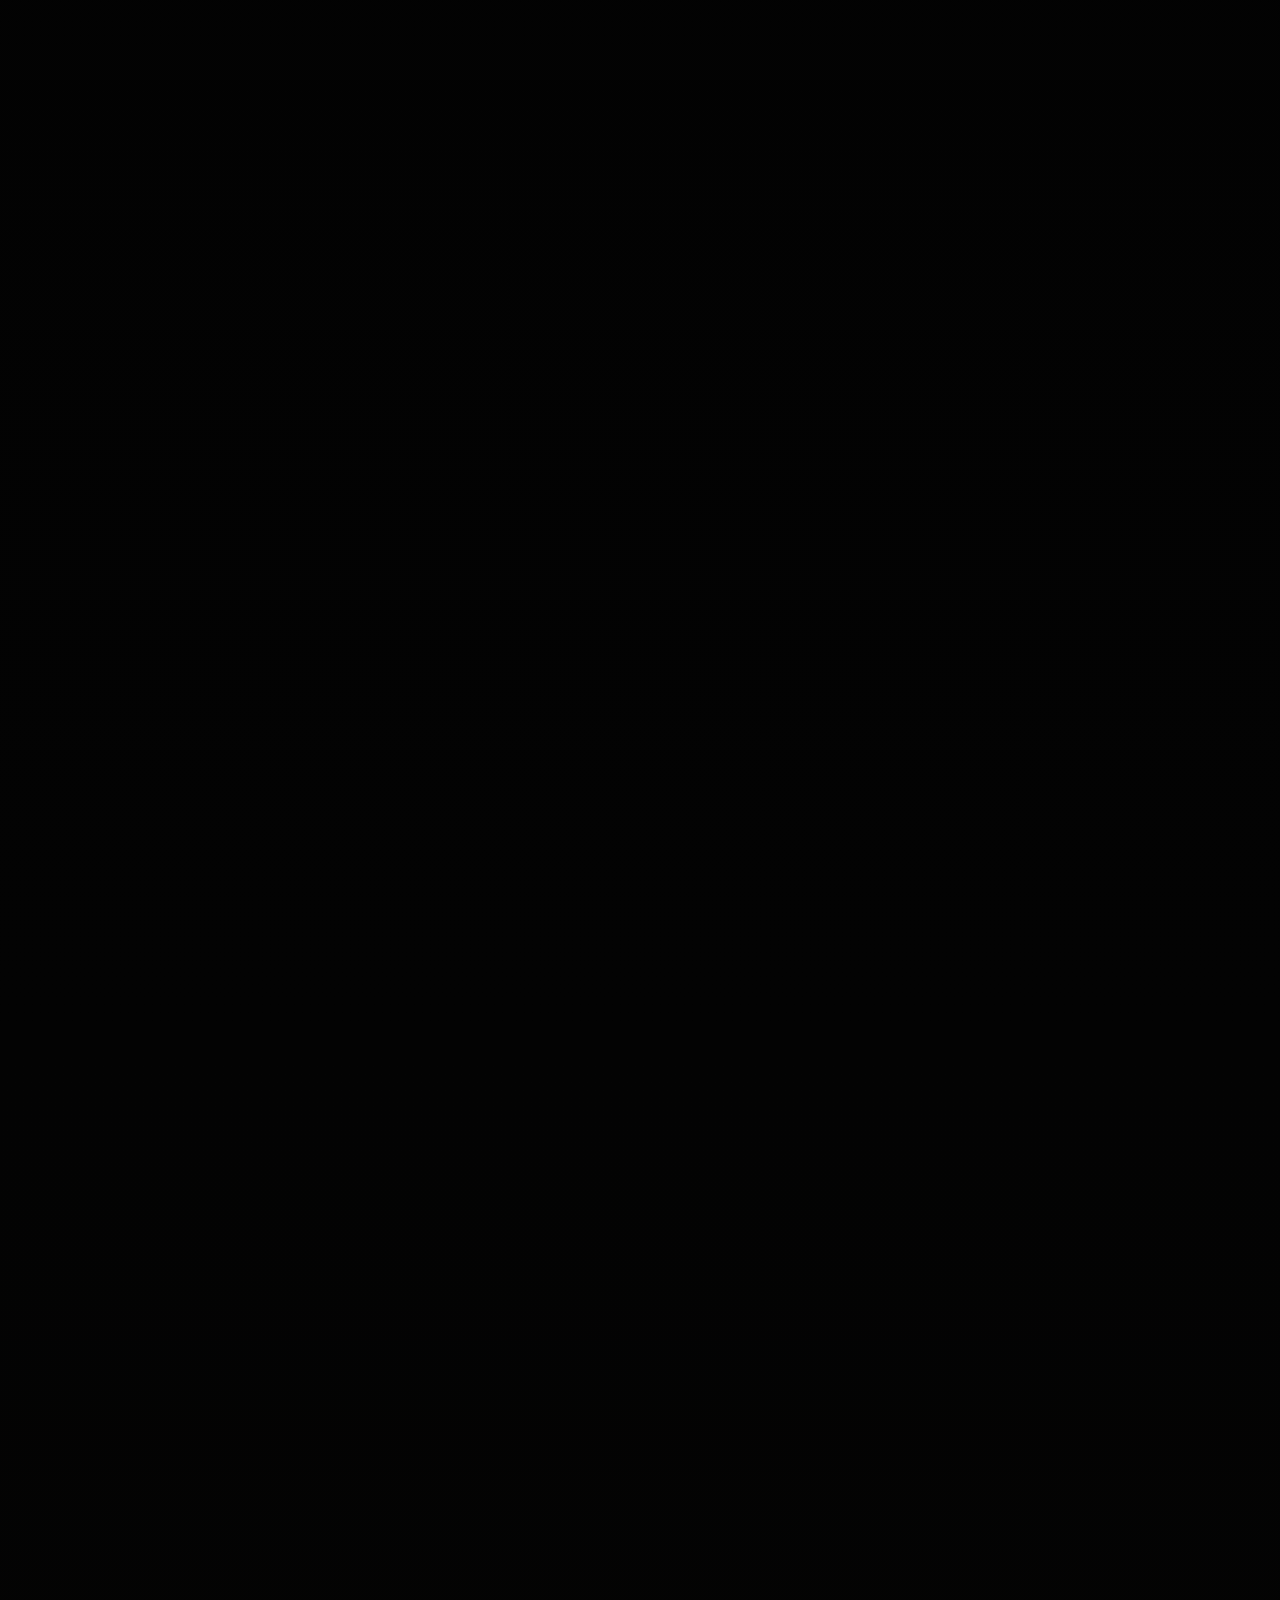
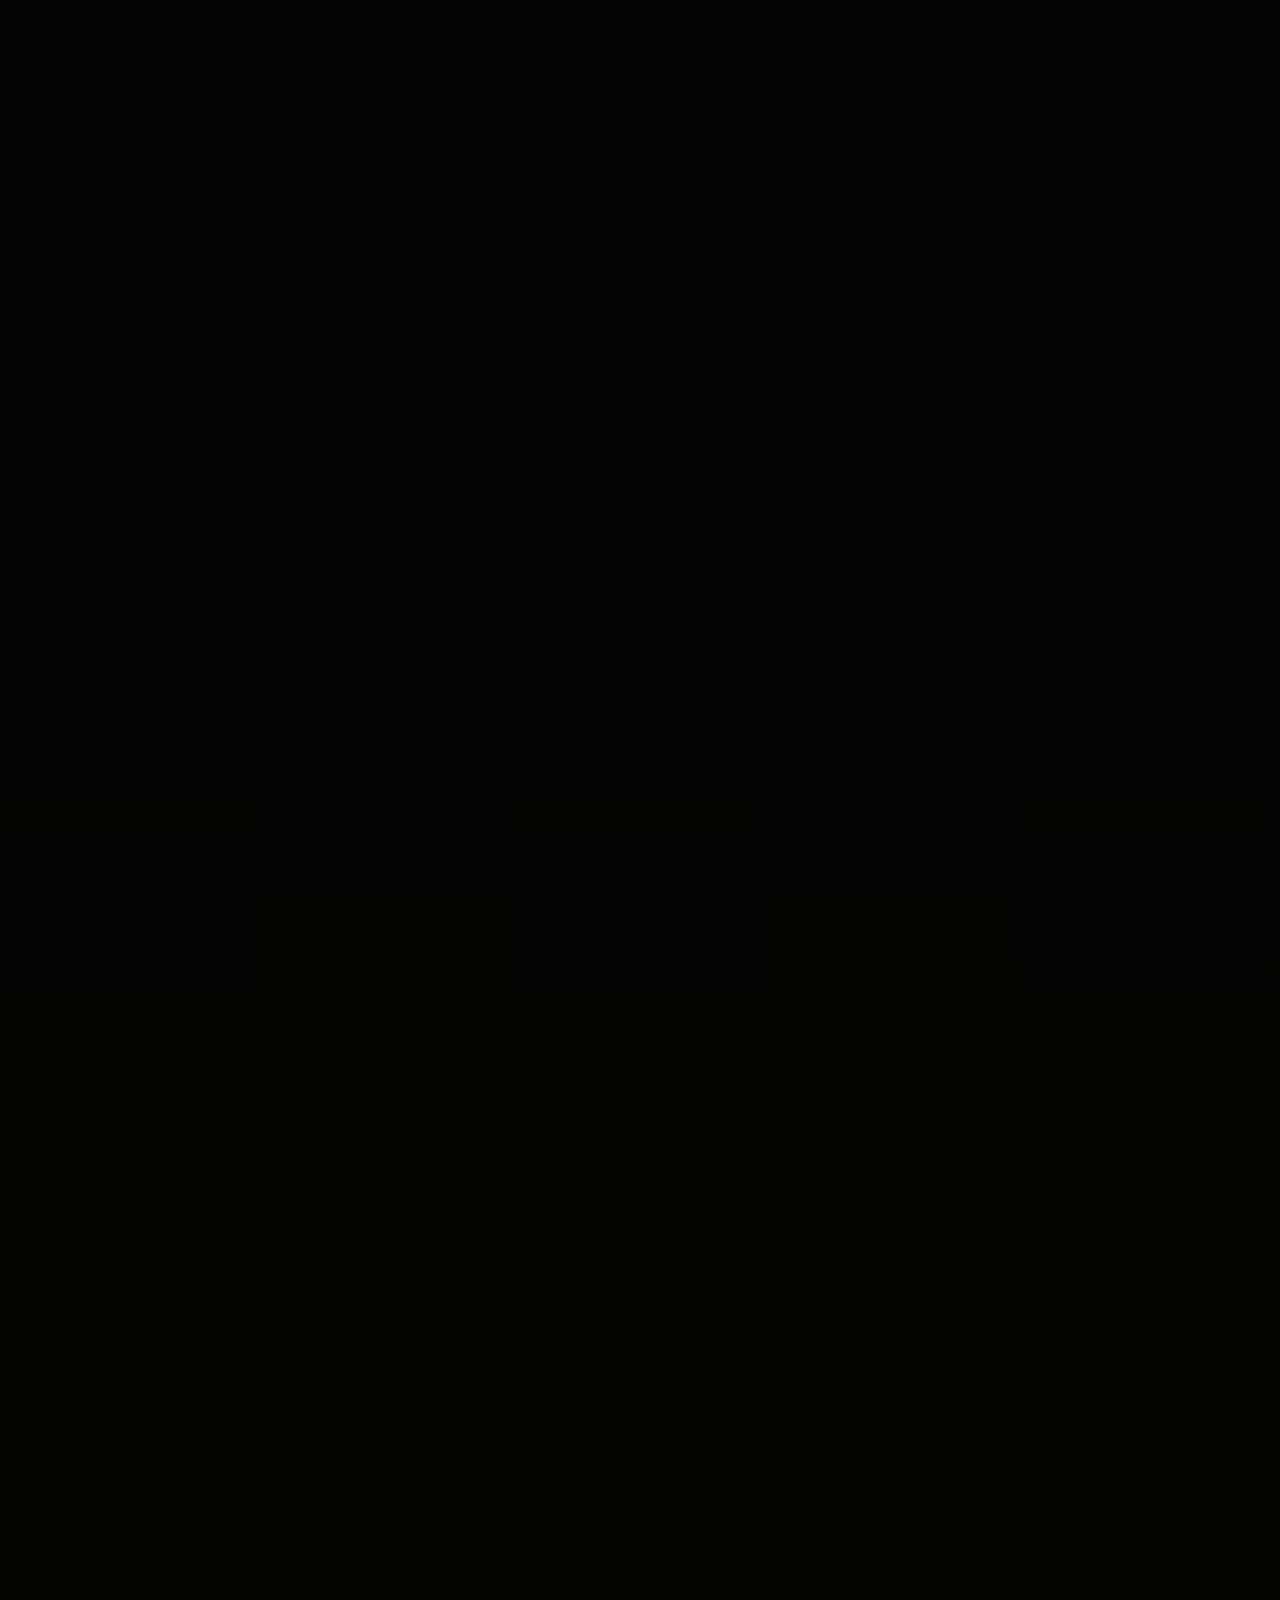
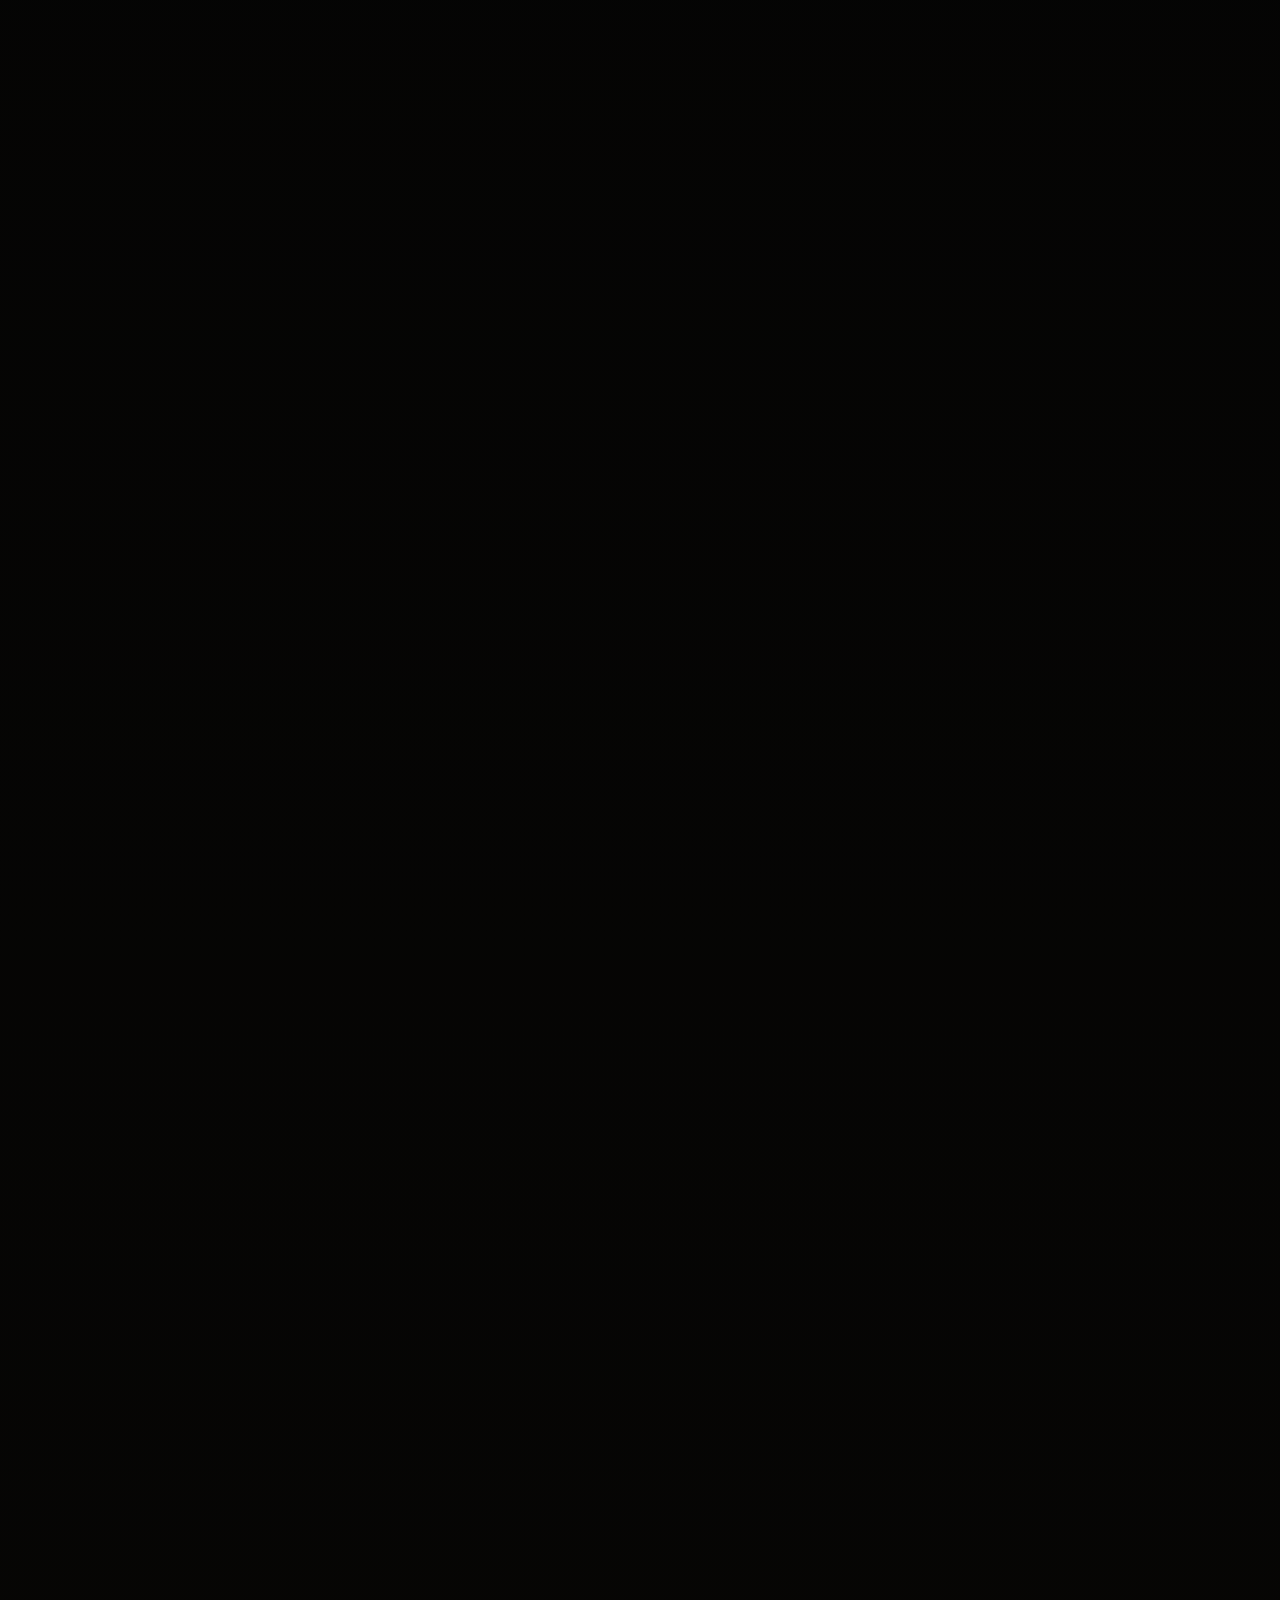
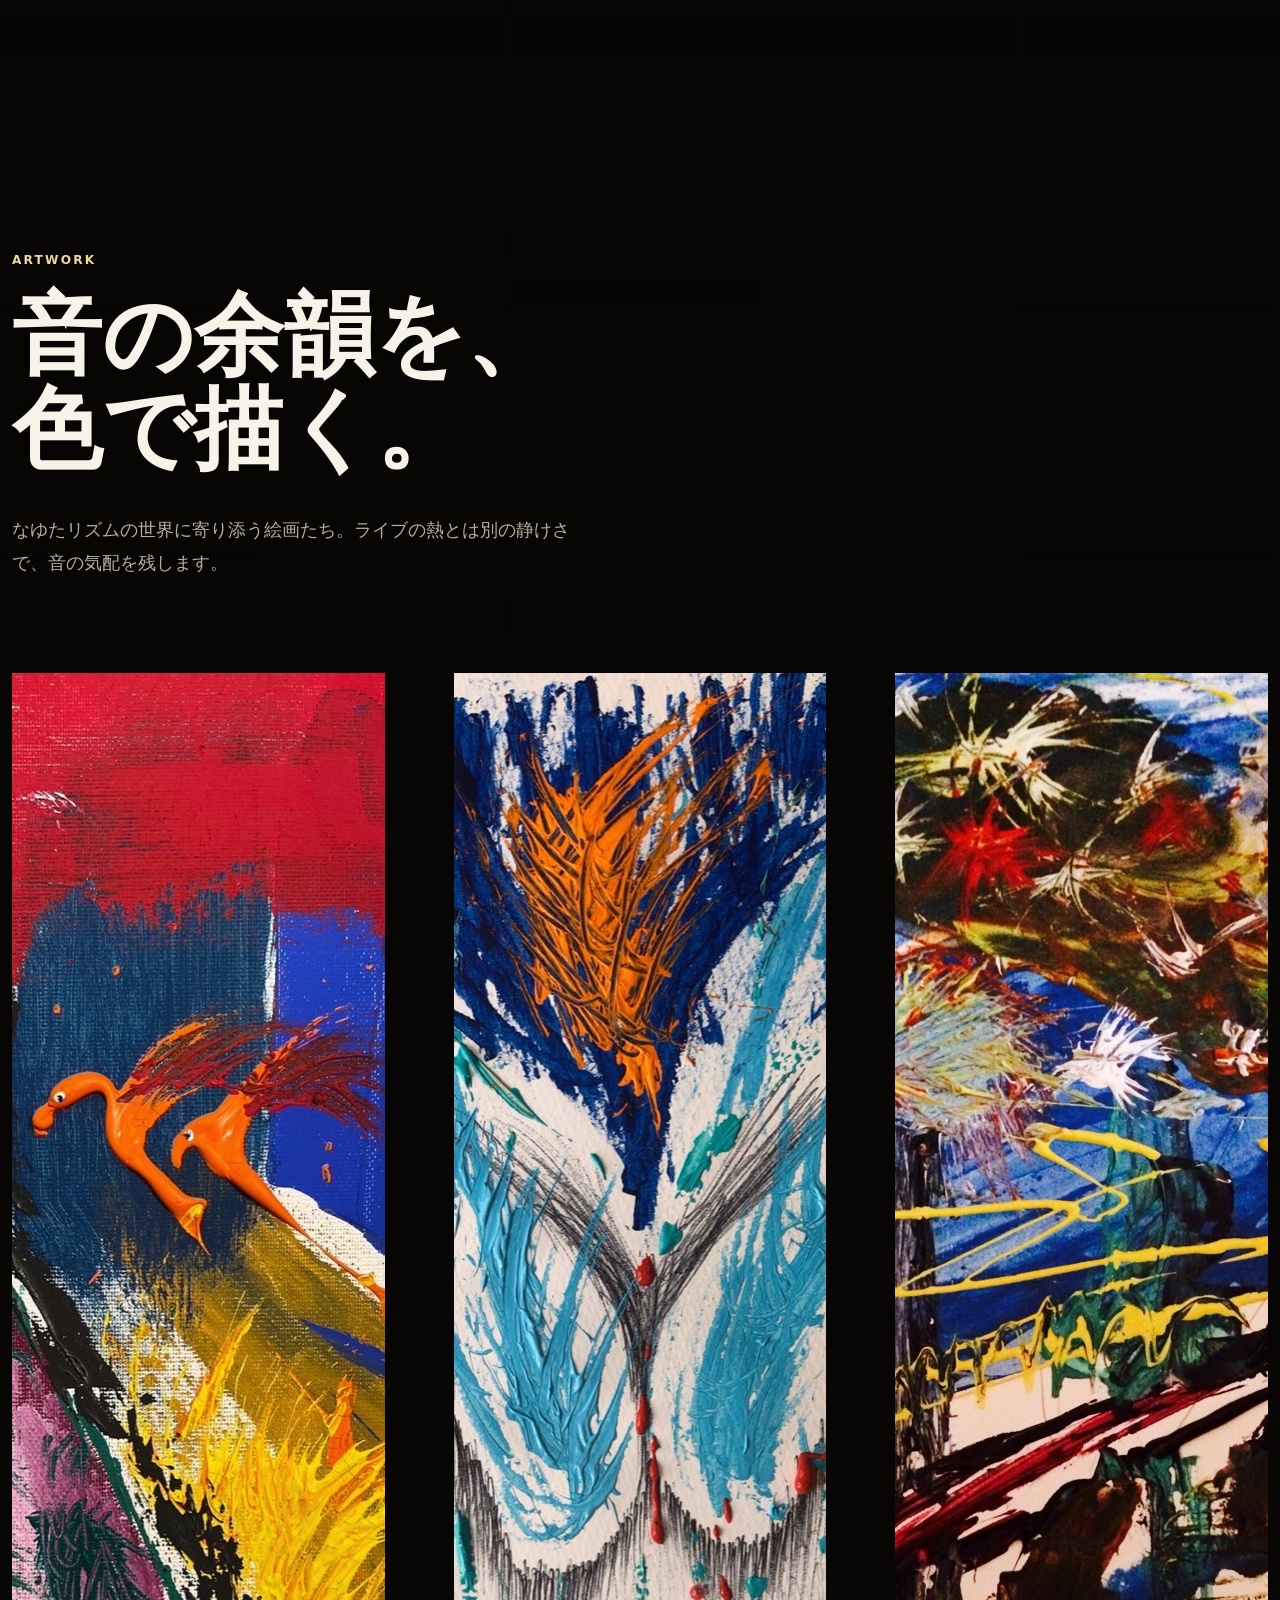
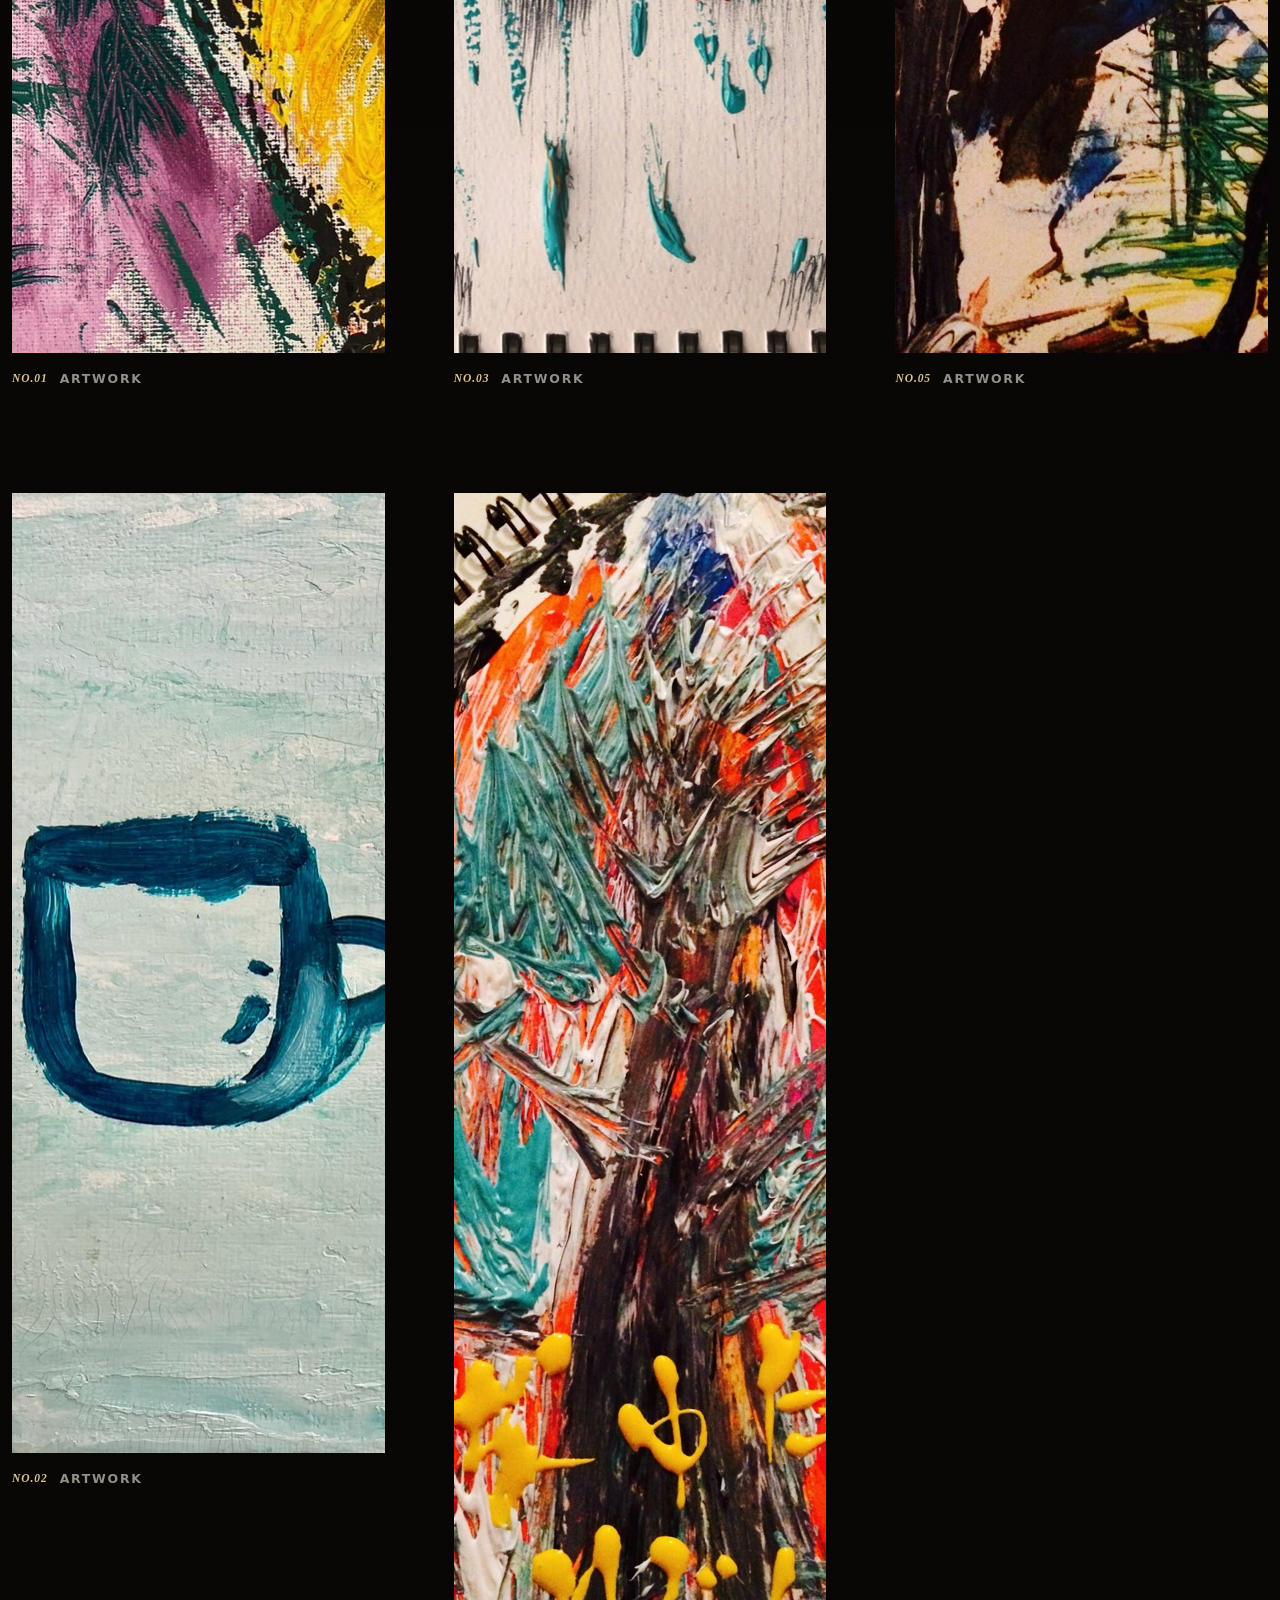
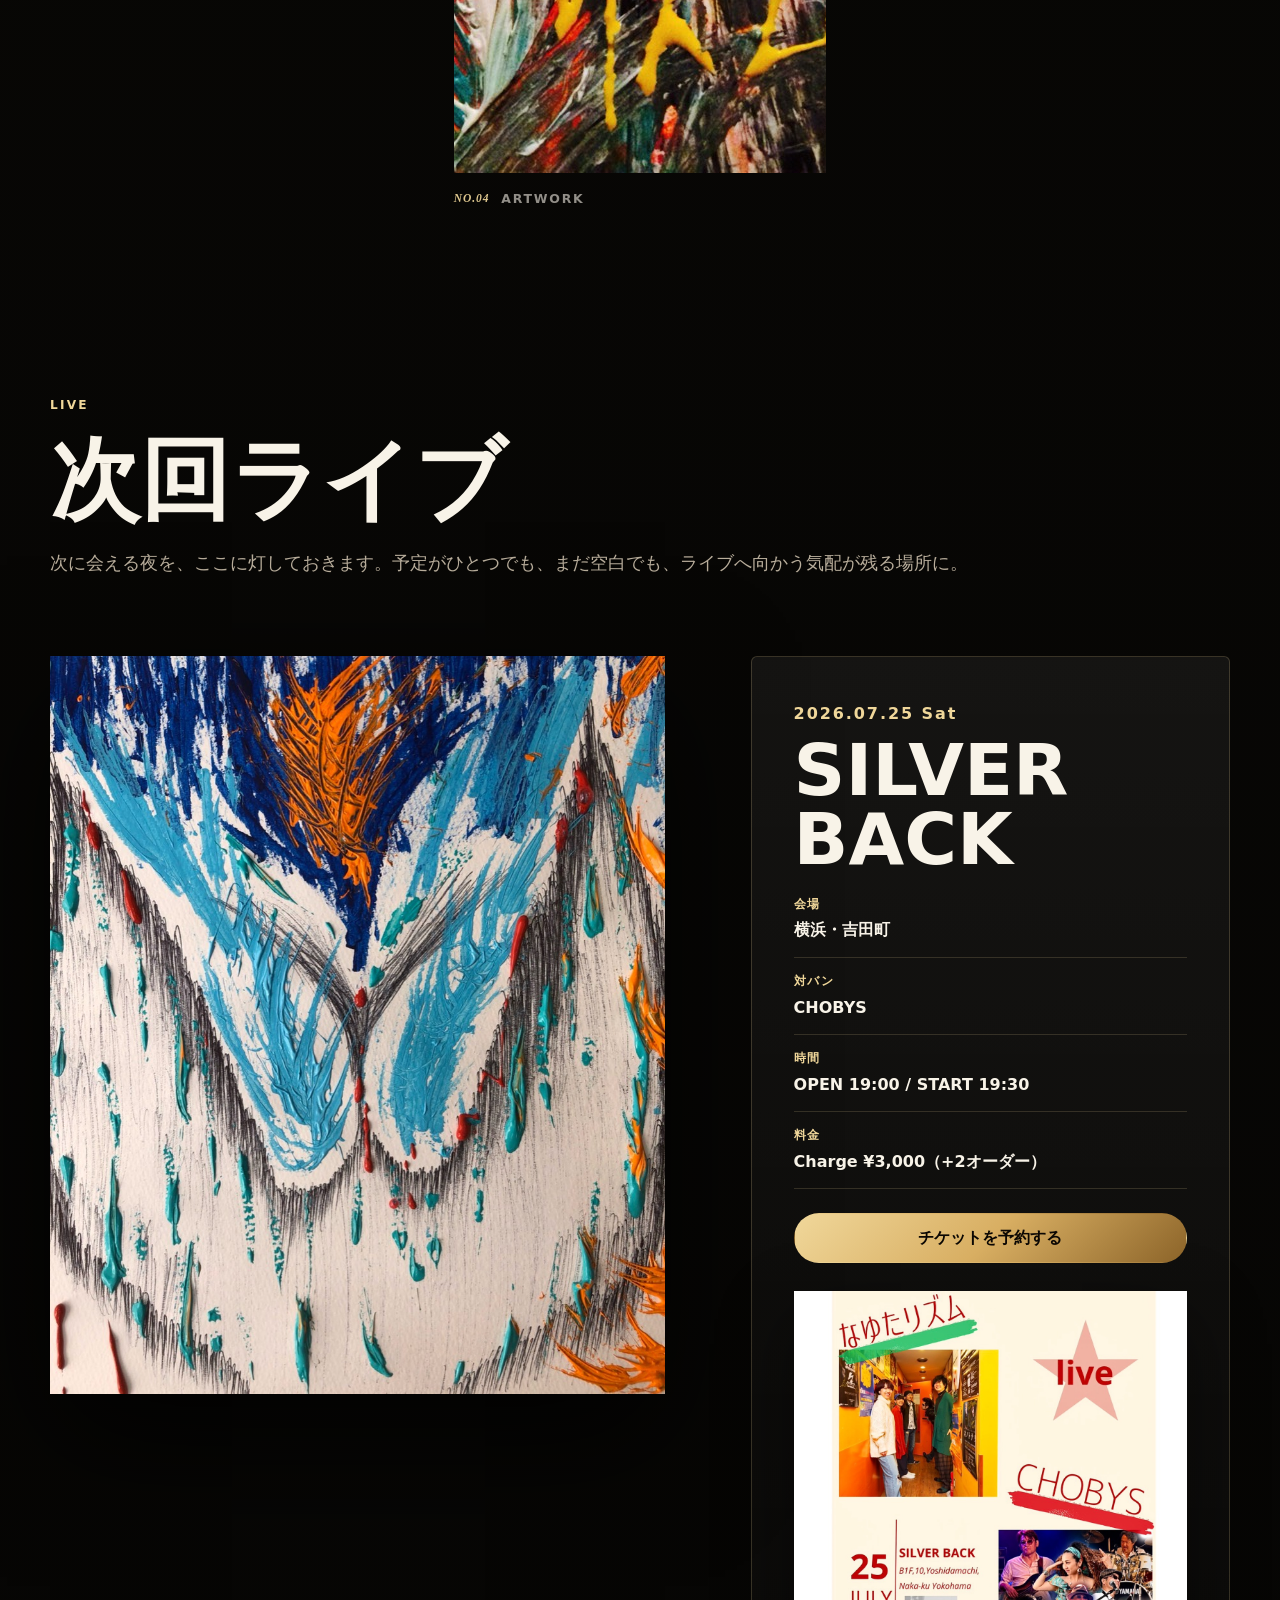
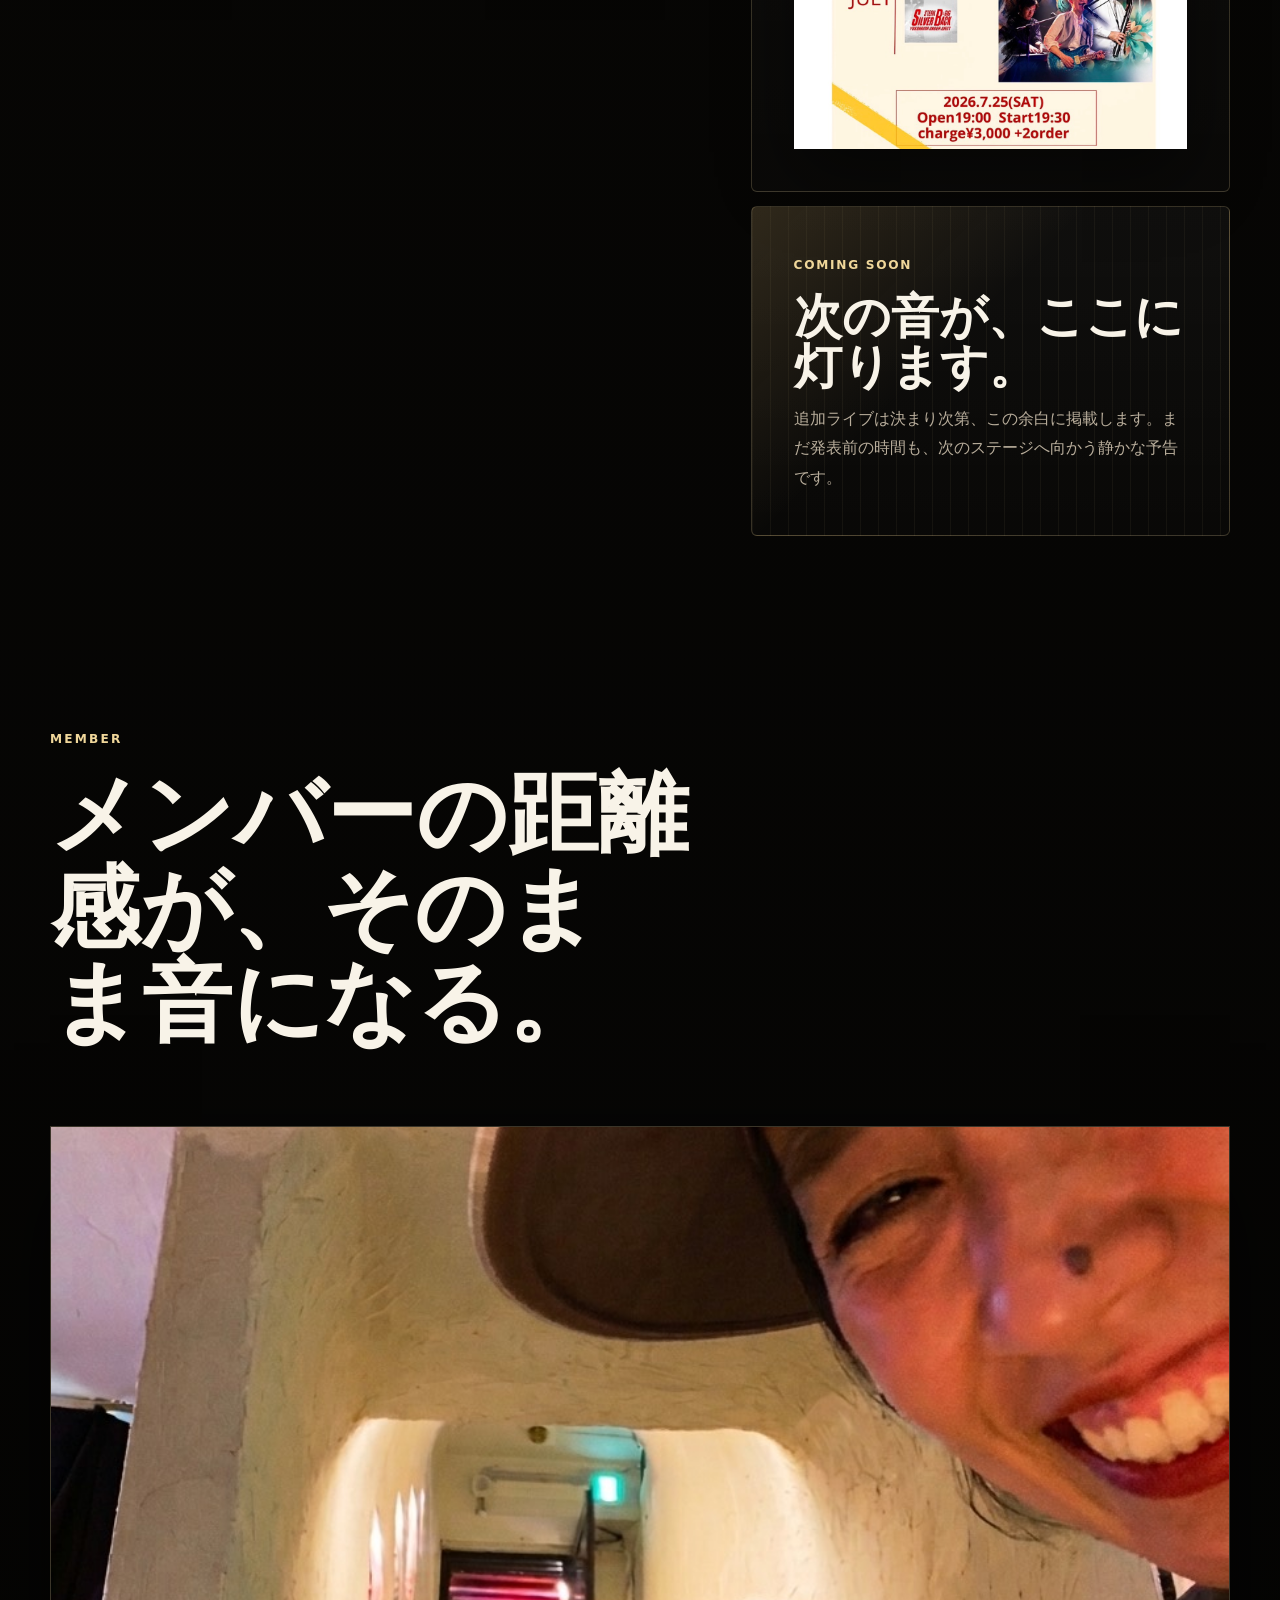
==== commit 1b300d19: "Adjust member likes divider" ====
--- a/index.html
+++ b/index.html
@@ -20,7 +20,7 @@
     <title>なゆたリズム | 音と絵が交わる公式サイト</title>
     <link rel="icon" href="favicon.svg" type="image/svg+xml" />
     <link rel="preconnect" href="https://open.spotify.com" />
-    <link rel="stylesheet" href="styles.css?v=20260709-member-photo-v14" />
+    <link rel="stylesheet" href="styles.css?v=20260709-member-likes-v15" />
   </head>
   <body>
     <a class="skip-link" href="#about">本文へ移動</a>
--- a/styles.css
+++ b/styles.css
@@ -703,7 +703,8 @@
 .member-likes {
   margin-top: 6px;
   padding-top: 12px;
-  border-top: 1px solid rgba(240, 215, 154, 0.18);
+  padding-bottom: 12px;
+  border-bottom: 1px solid rgba(240, 215, 154, 0.18);
 }
 
 .member-likes-title {
@@ -1350,6 +1351,7 @@
   .member-likes {
     margin-top: 4px;
     padding-top: 10px;
+    padding-bottom: 10px;
   }
 
   .contact-section {
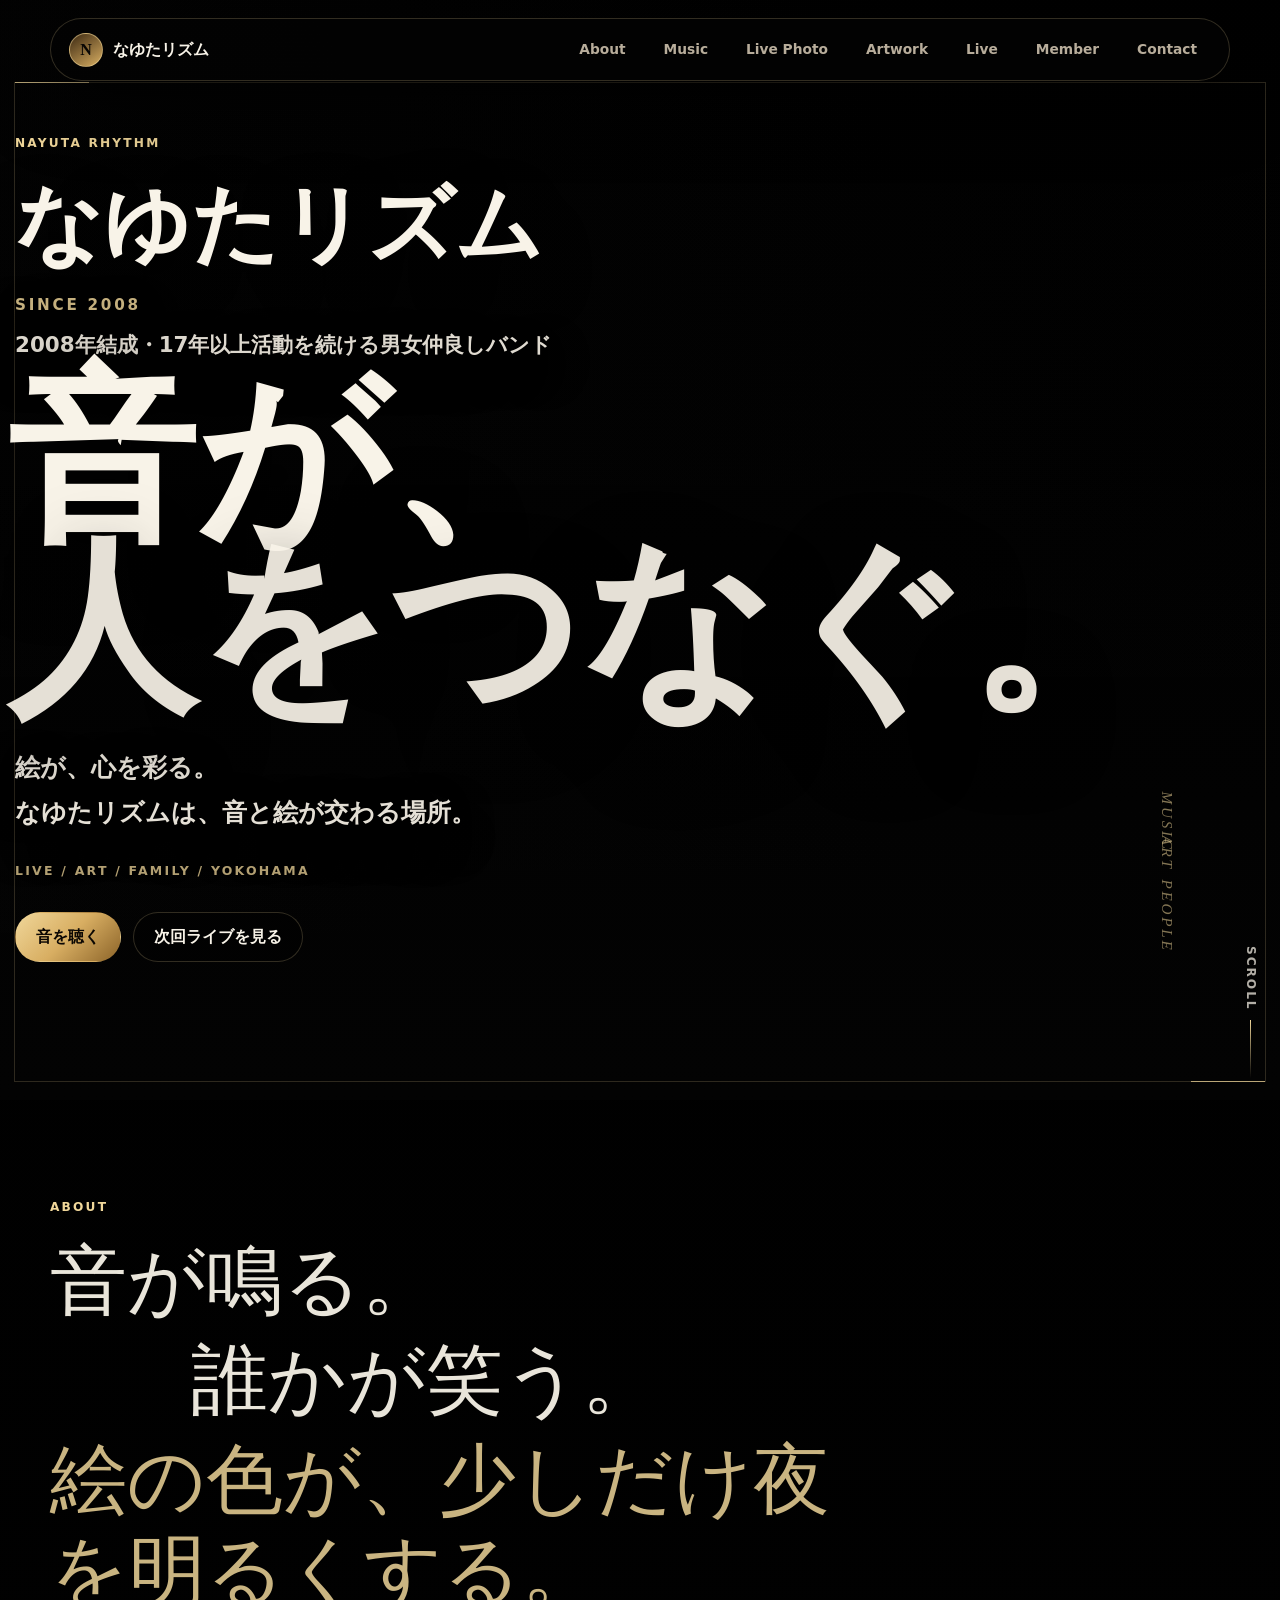
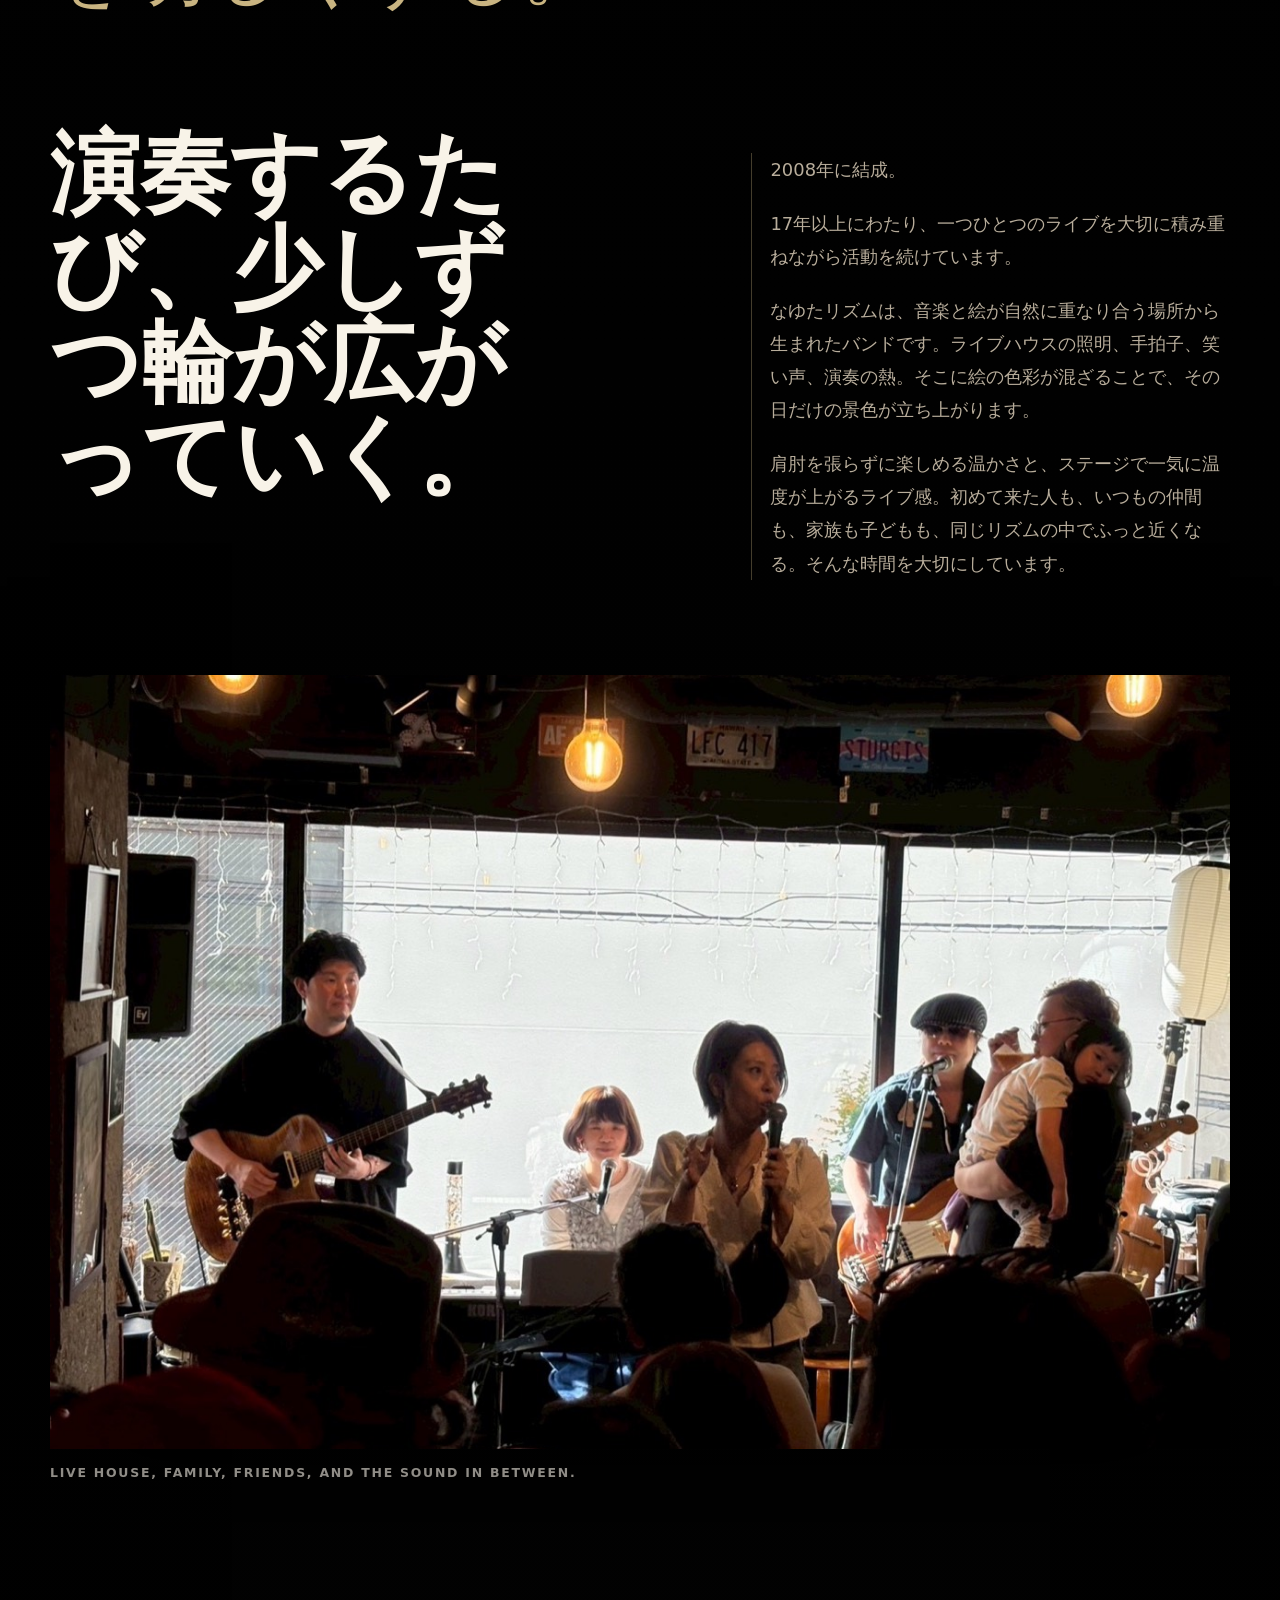
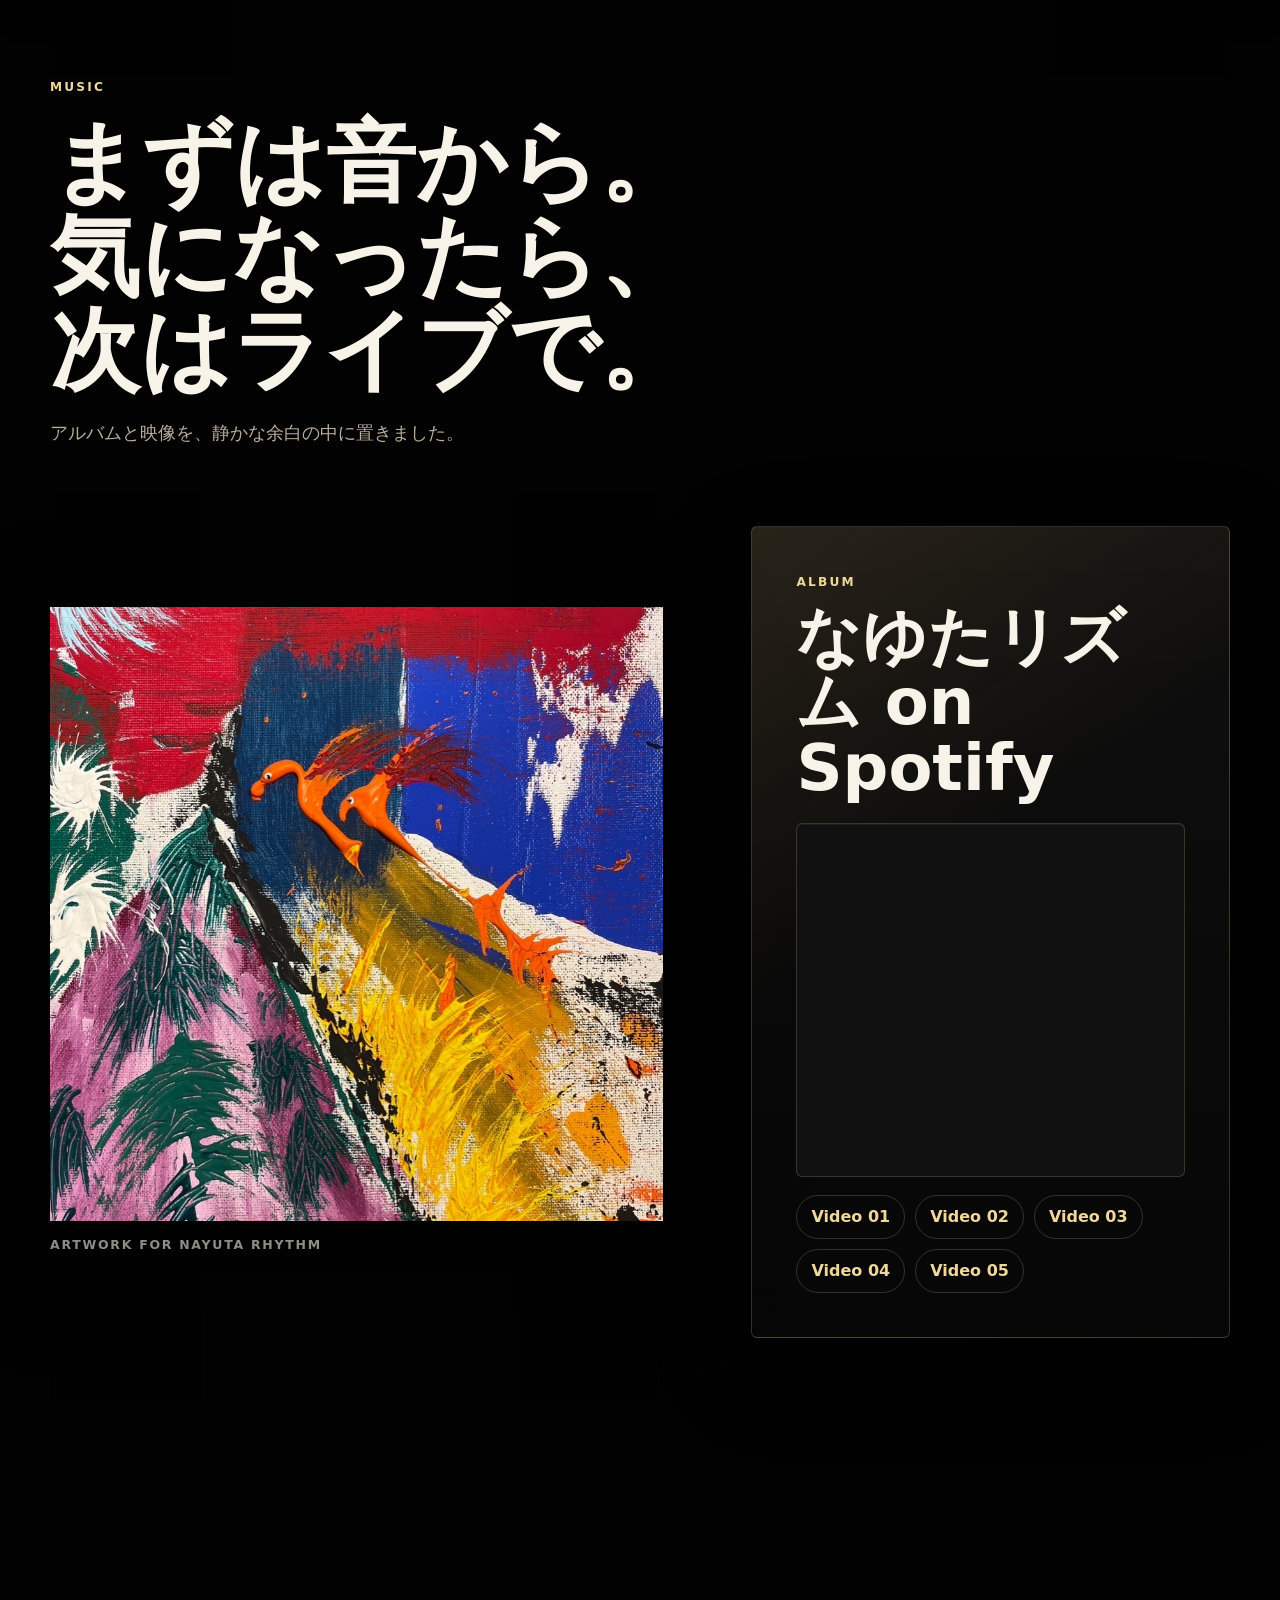
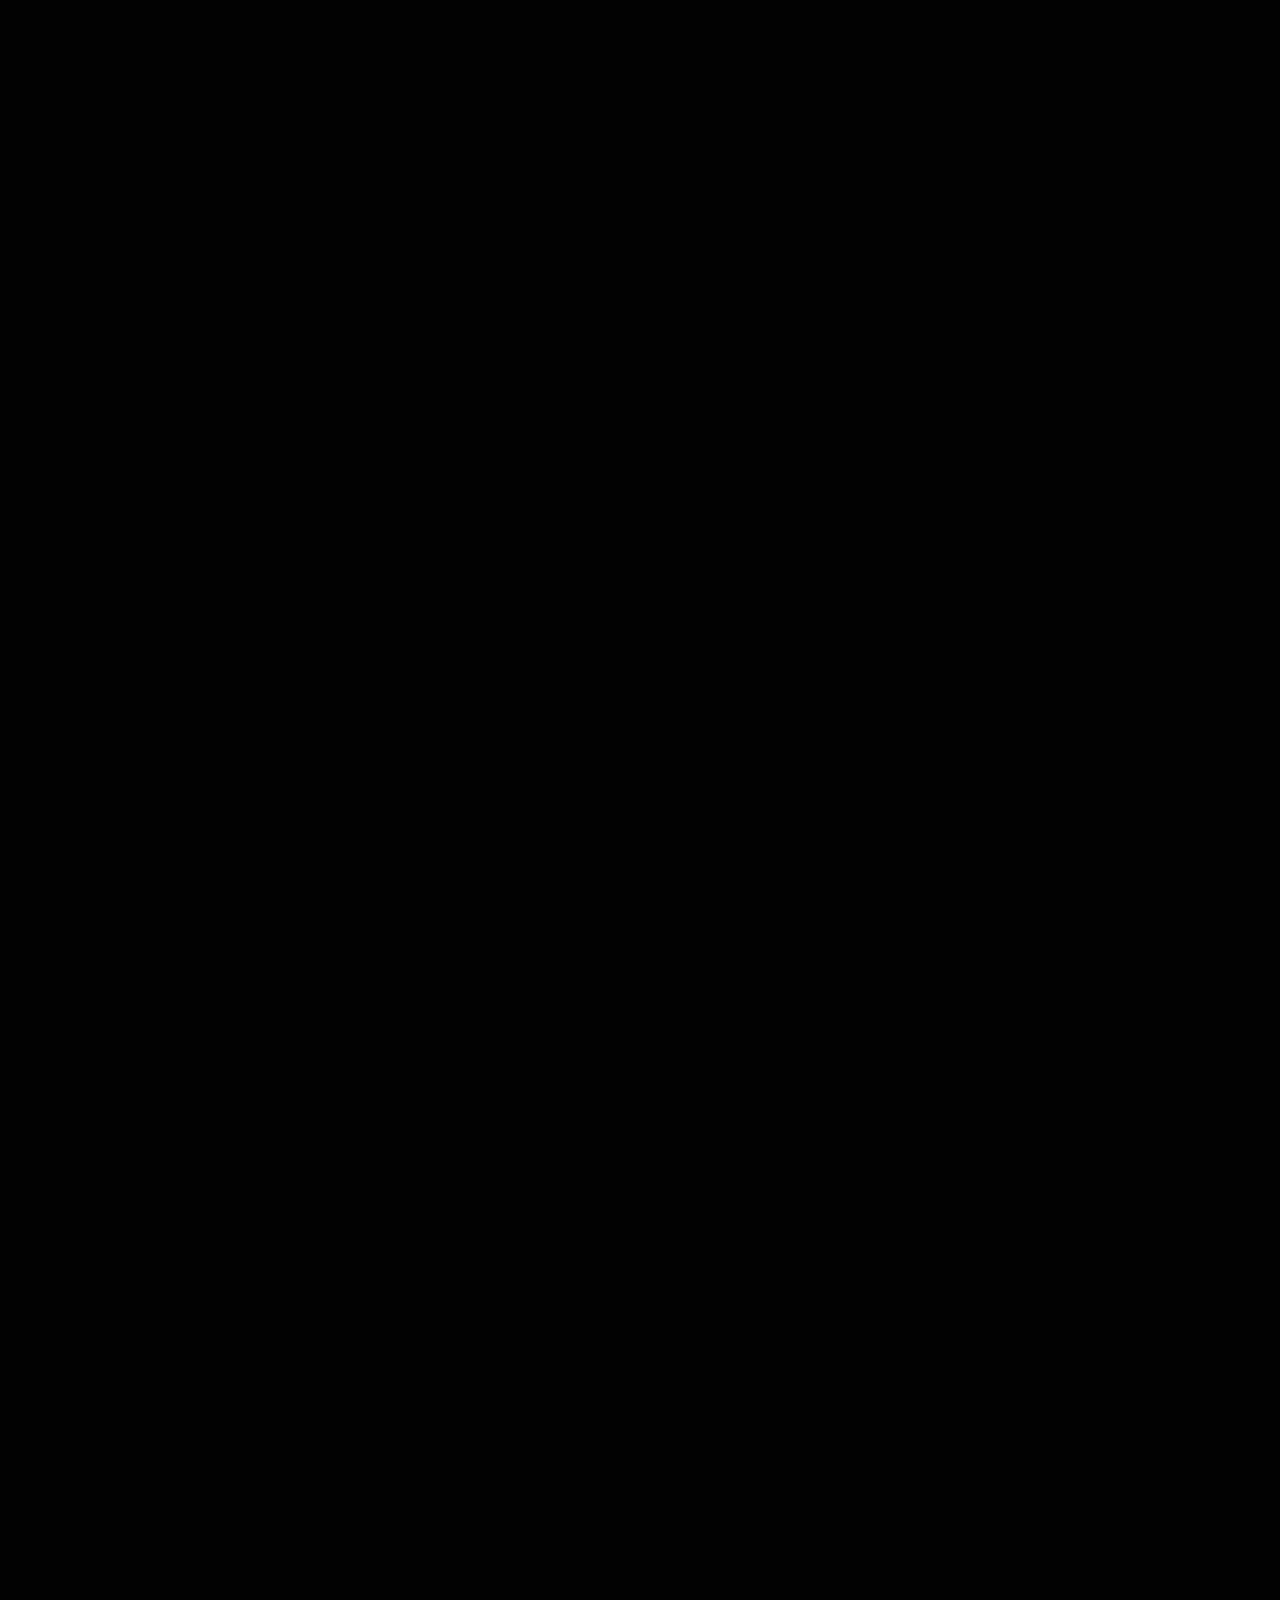
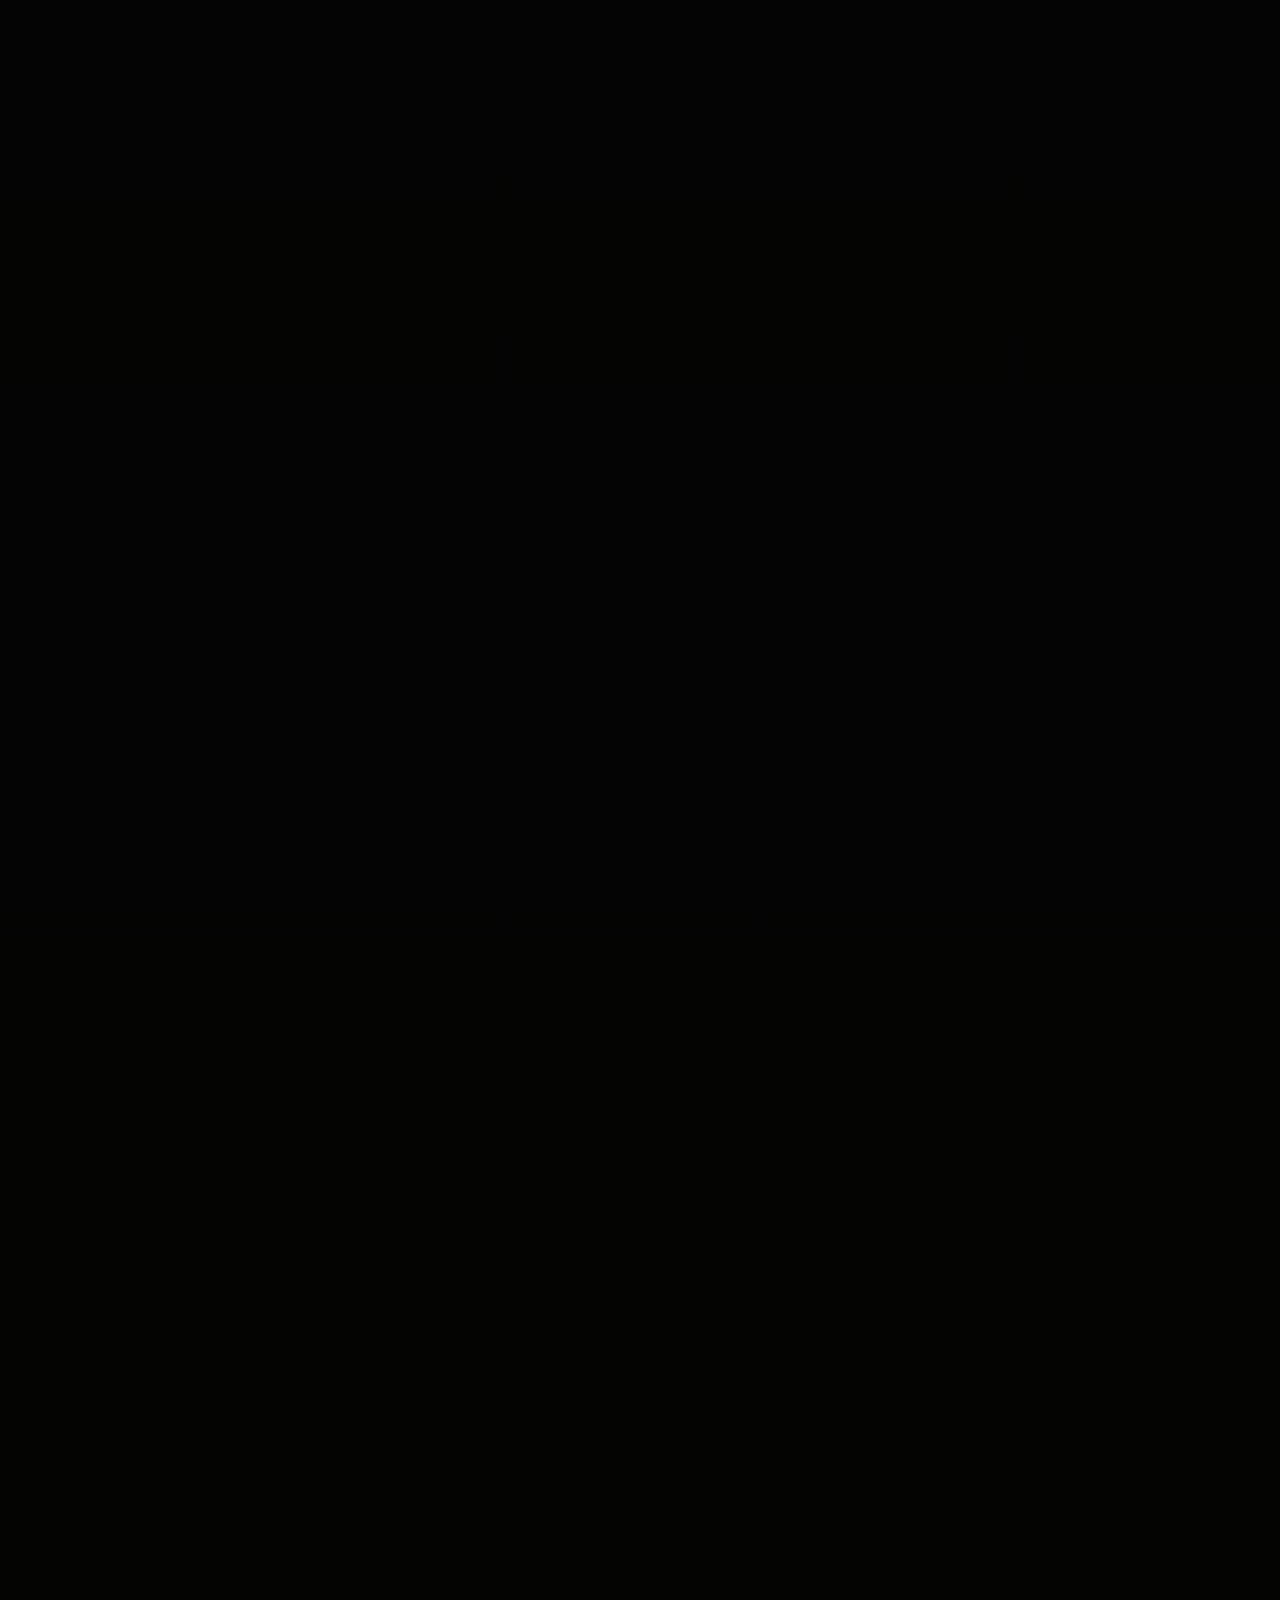
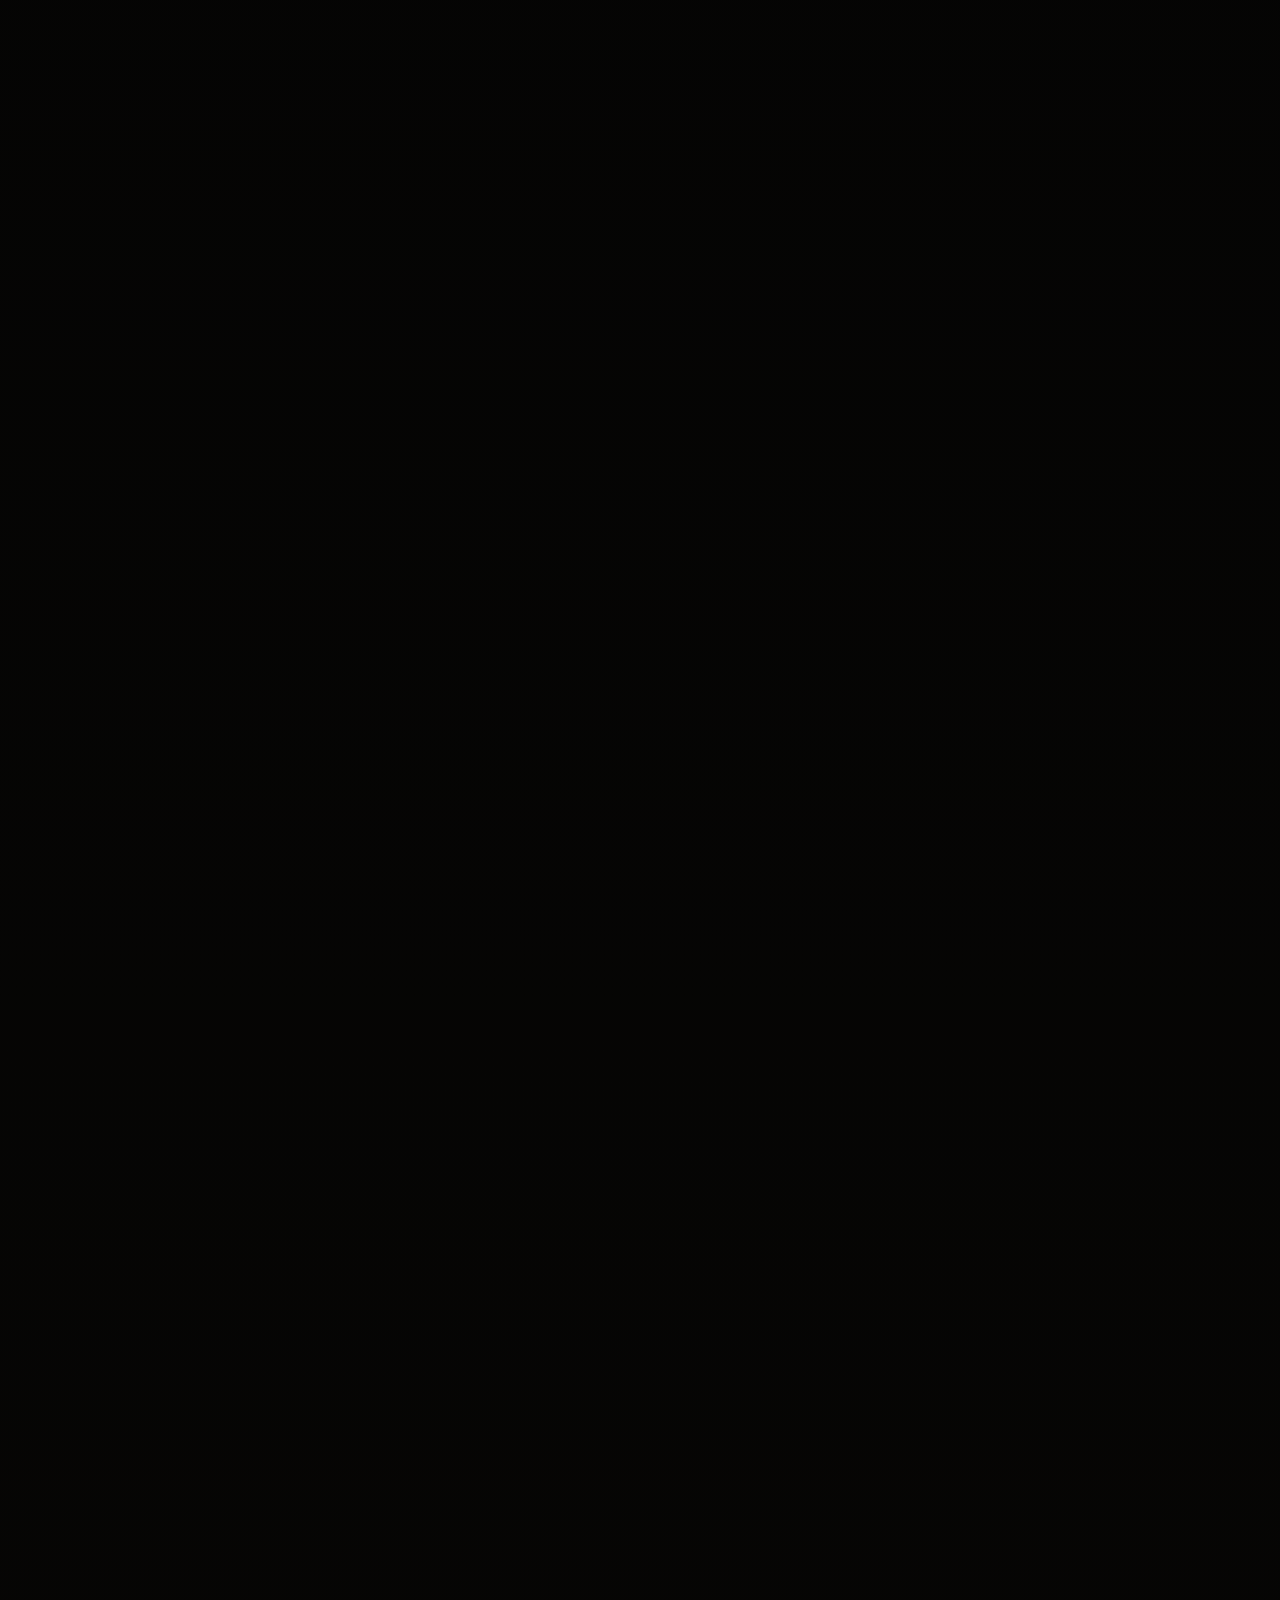
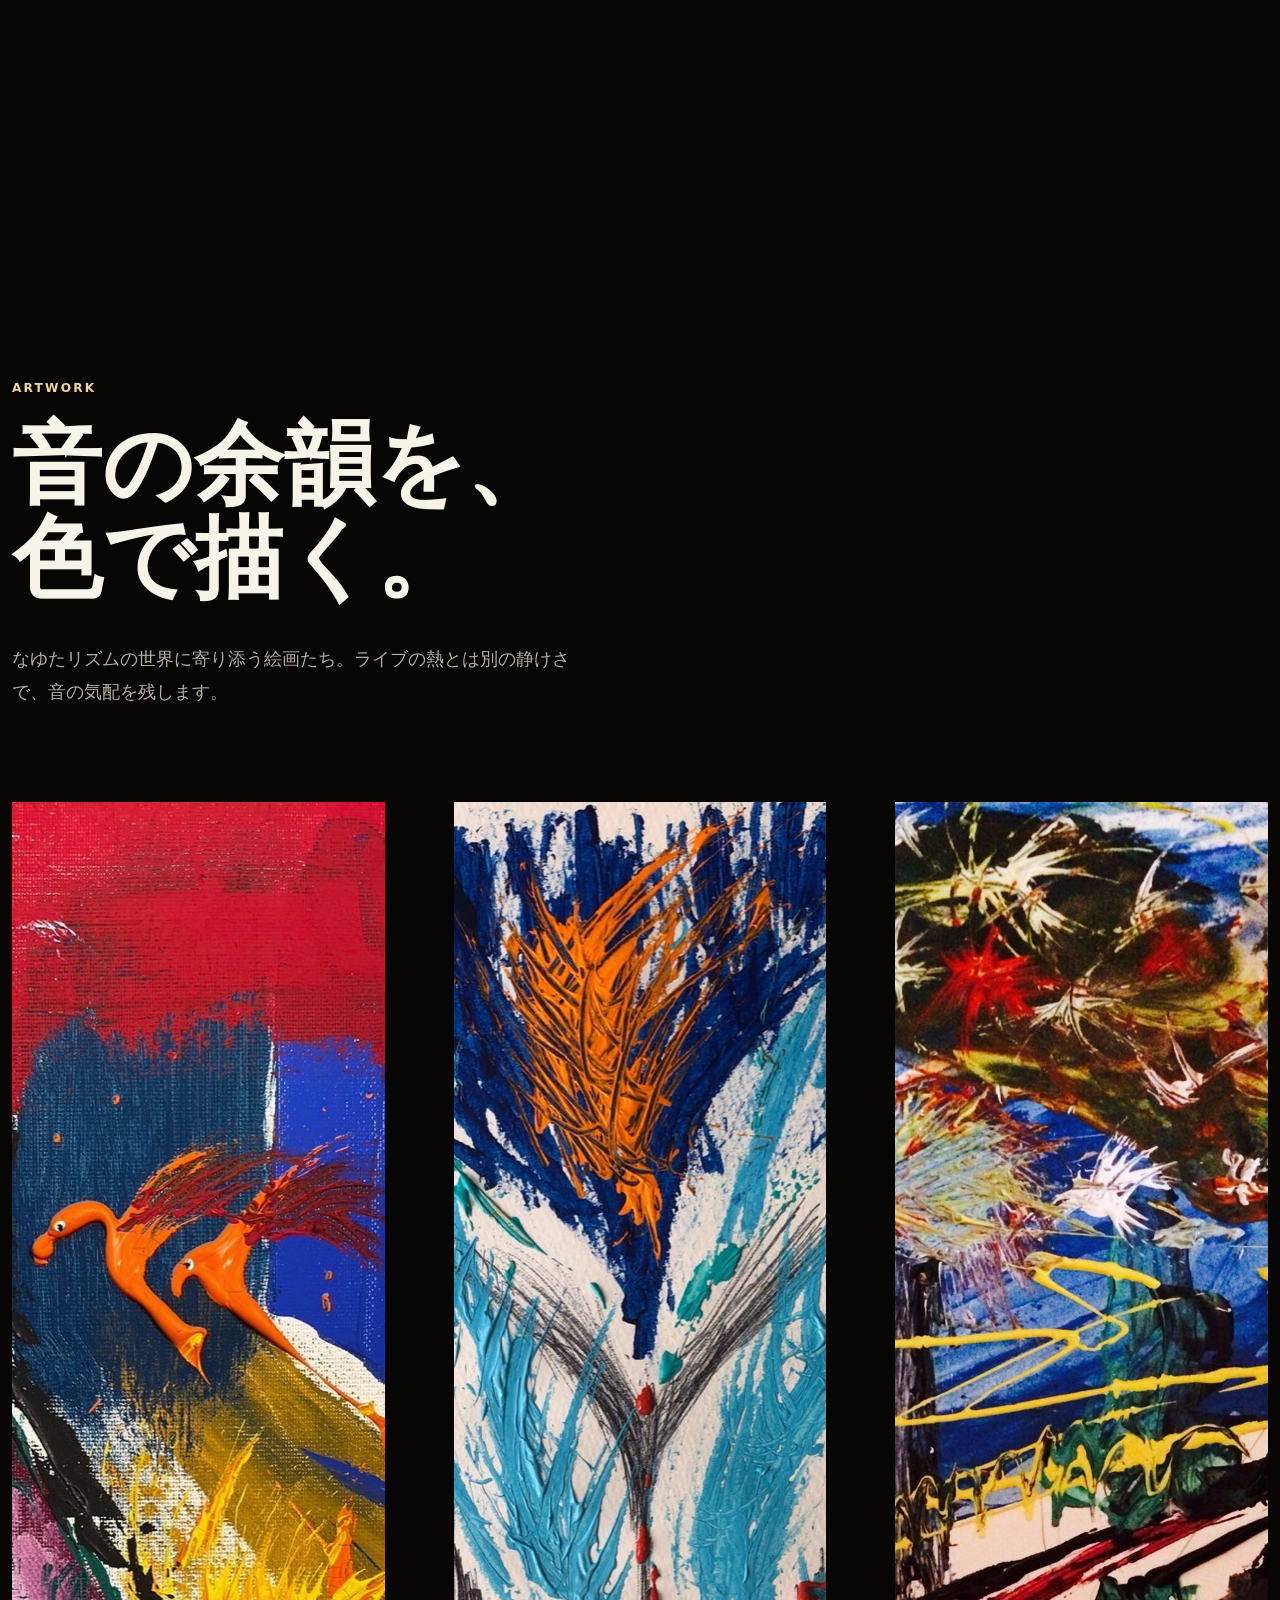
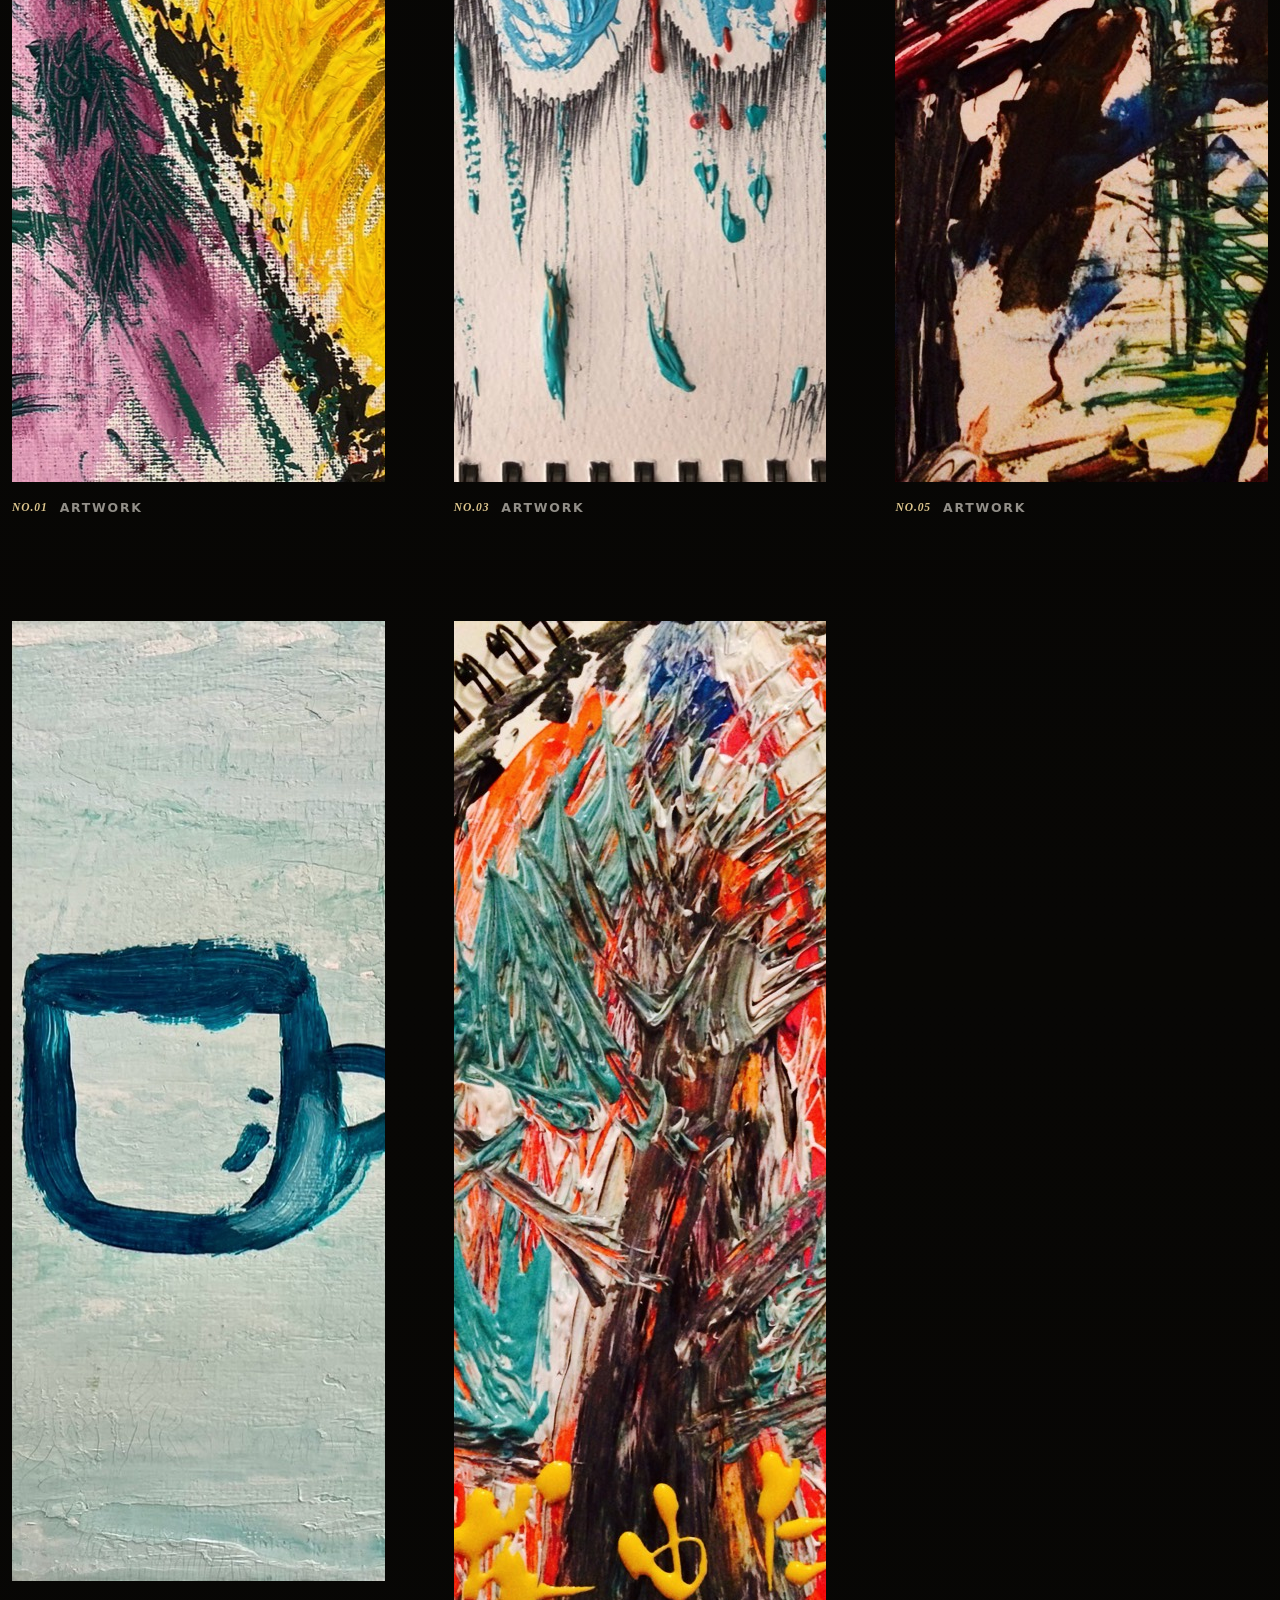
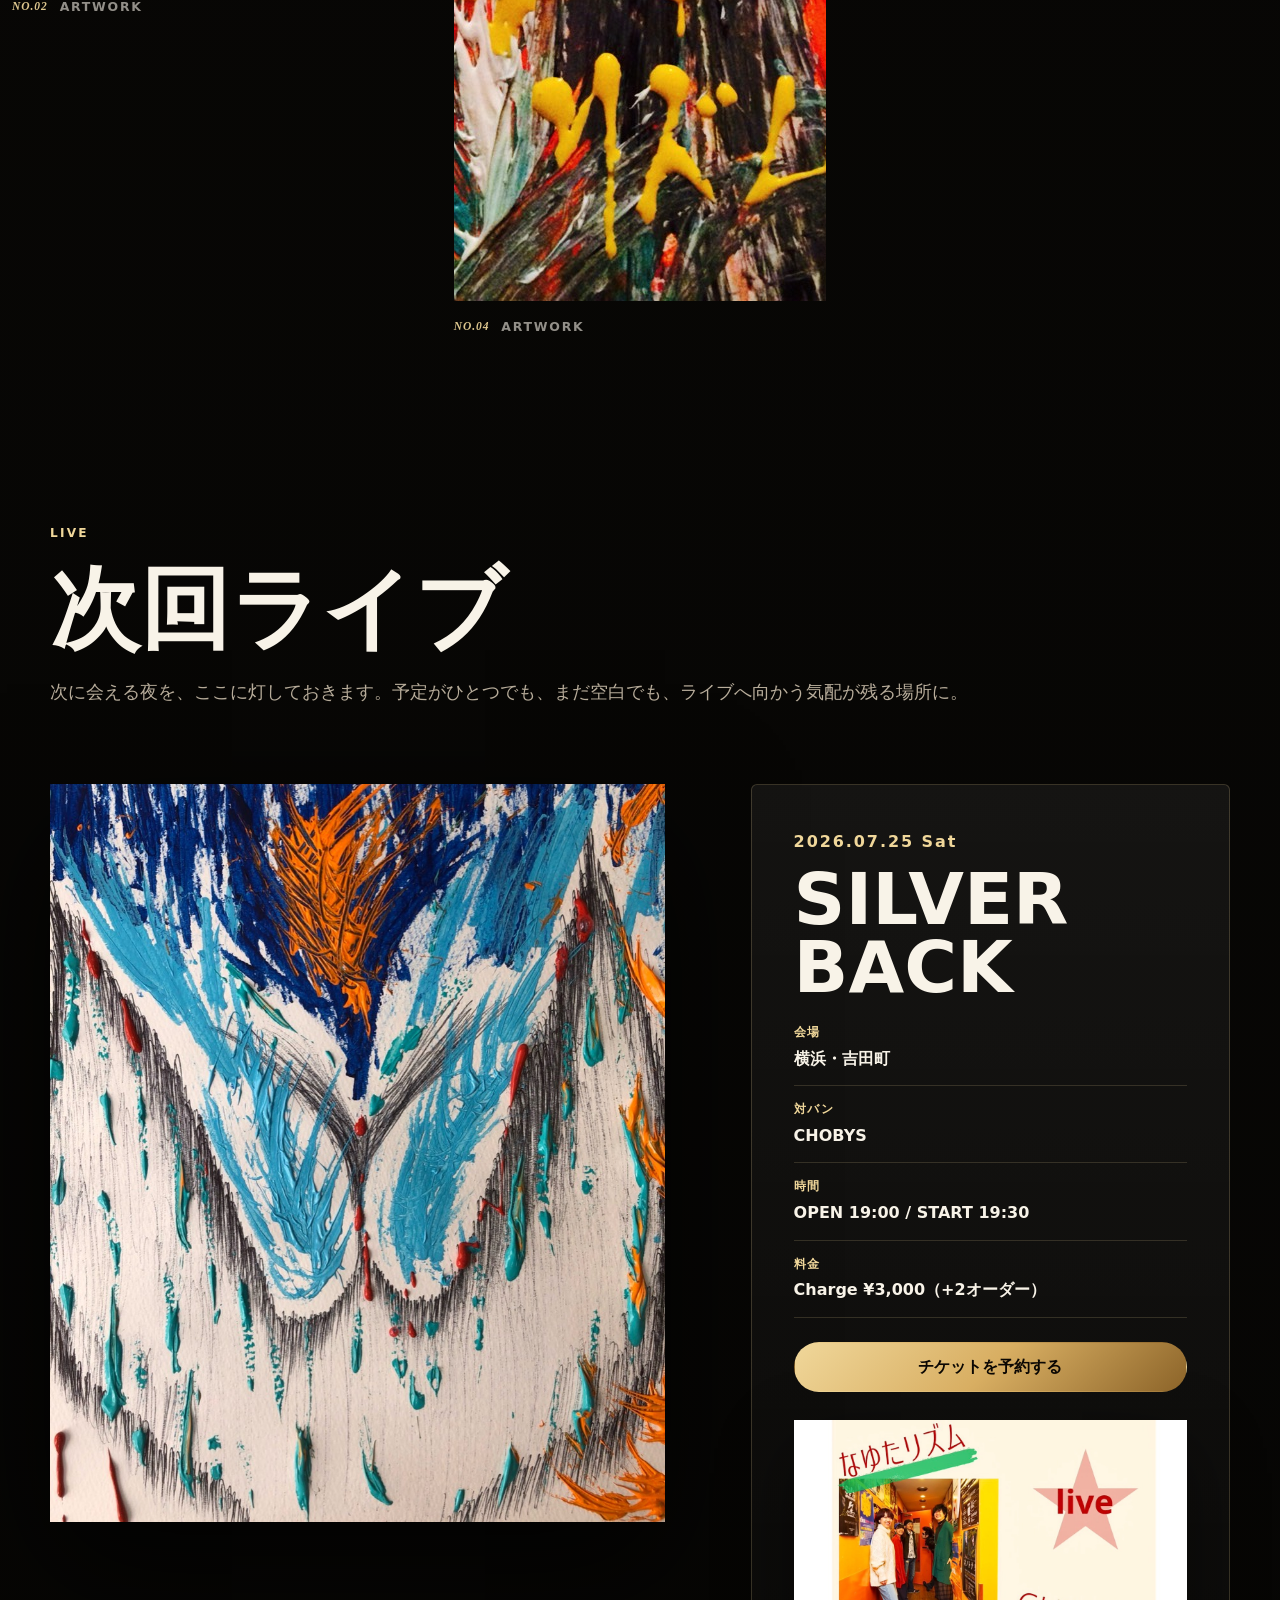
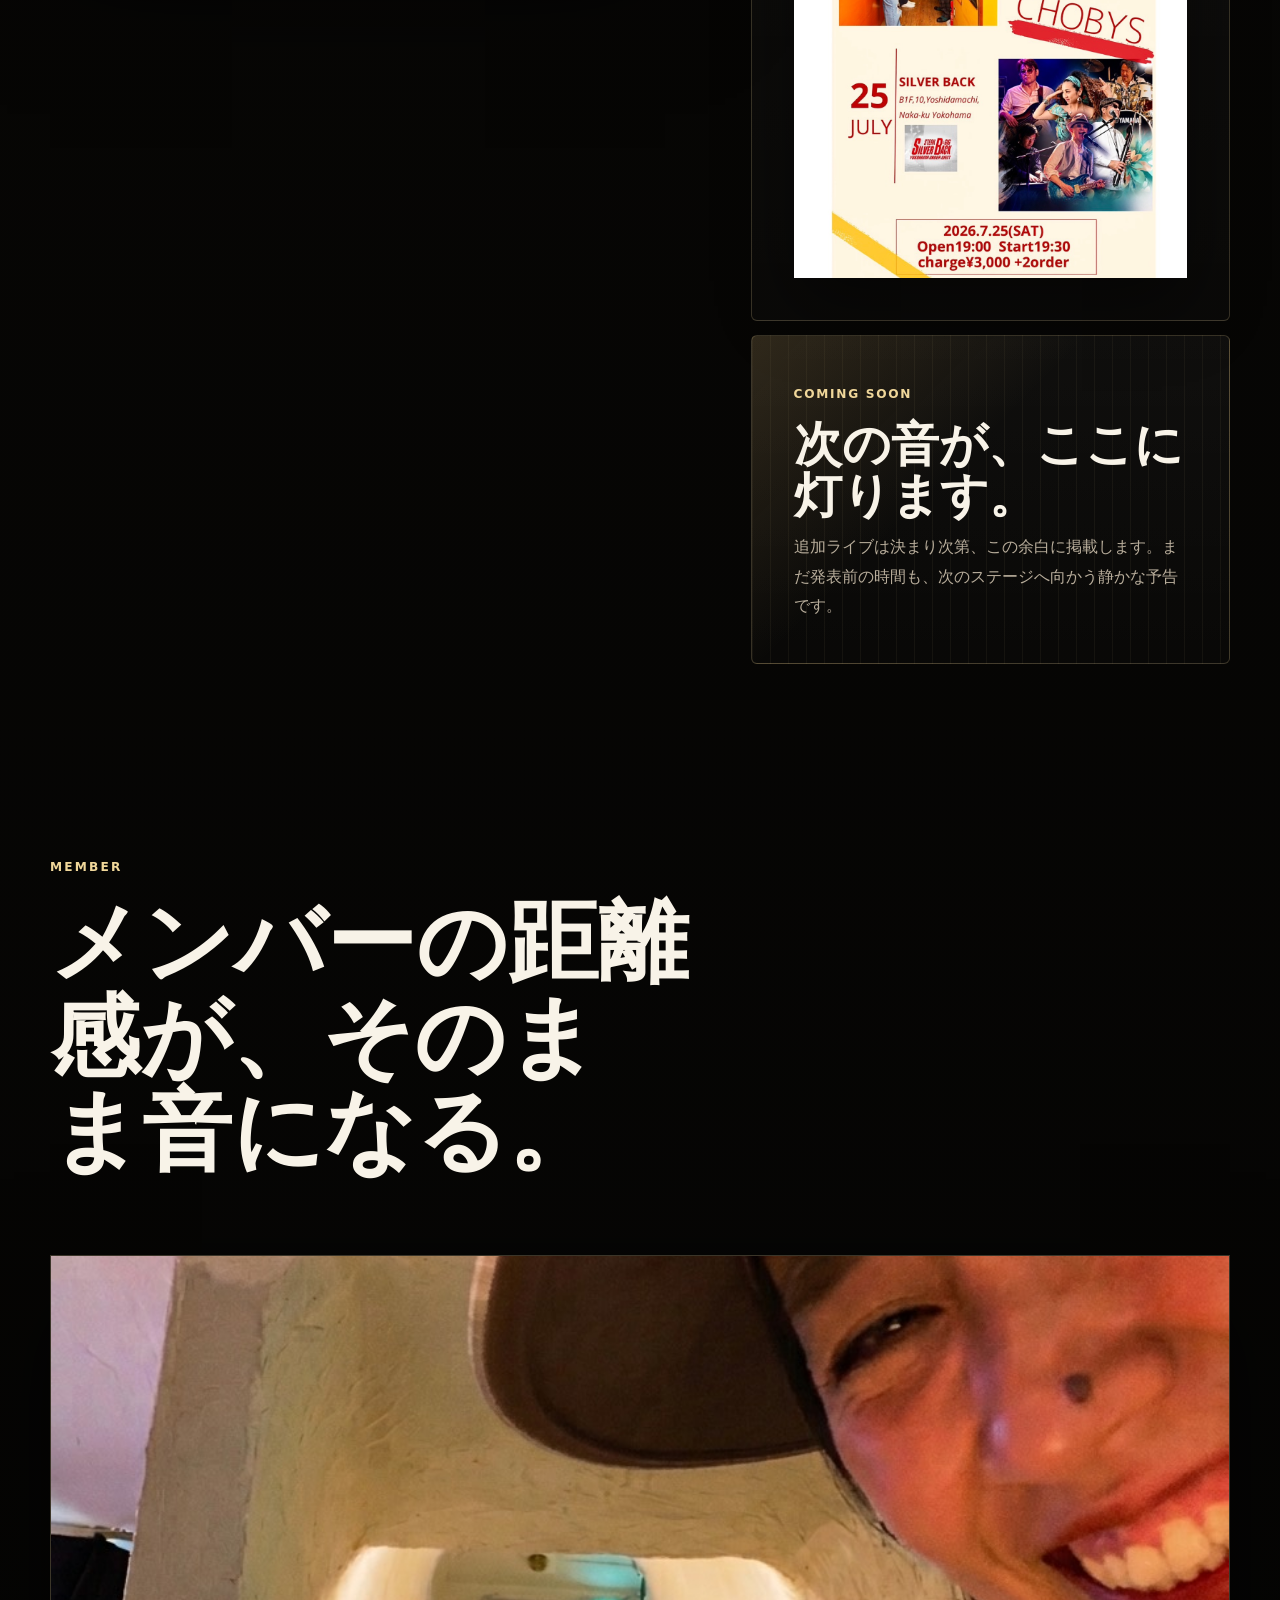
==== commit 6c631be4: "Add band history messaging" ====
--- a/index.html
+++ b/index.html
@@ -20,7 +20,7 @@
     <title>なゆたリズム | 音と絵が交わる公式サイト</title>
     <link rel="icon" href="favicon.svg" type="image/svg+xml" />
     <link rel="preconnect" href="https://open.spotify.com" />
-    <link rel="stylesheet" href="styles.css?v=20260709-member-likes-v15" />
+    <link rel="stylesheet" href="styles.css?v=20260709-since2008-v16" />
   </head>
   <body>
     <a class="skip-link" href="#about">本文へ移動</a>
@@ -64,6 +64,11 @@
         <div class="hero-frame" aria-hidden="true"></div>
         <div class="hero-content reveal">
           <p class="eyebrow">Nayuta Rhythm</p>
+          <p class="hero-band-name">なゆたリズム</p>
+          <div class="hero-history" aria-label="なゆたリズムの結成年と活動歴">
+            <span class="hero-since">Since 2008</span>
+            <span class="hero-history-copy">2008年結成・17年以上活動を続ける男女仲良しバンド</span>
+          </div>
           <h1 class="hero-title"><span>音が、</span><span>人をつなぐ。</span></h1>
           <p class="hero-copy">
             絵が、心を彩る。<br />
@@ -97,6 +102,10 @@
             <h2>演奏するたび、少しずつ輪が広がっていく。</h2>
           </div>
           <div class="about-copy">
+            <p>2008年に結成。</p>
+            <p>
+              17年以上にわたり、一つひとつのライブを大切に積み重ねながら活動を続けています。
+            </p>
             <p>
               なゆたリズムは、音楽と絵が自然に重なり合う場所から生まれたバンドです。ライブハウスの照明、手拍子、笑い声、演奏の熱。そこに絵の色彩が混ざることで、その日だけの景色が立ち上がります。
             </p>
@@ -230,7 +239,7 @@
               <p class="eyebrow">Vocal</p>
               <h3>トミー（Vo.）</h3>
               <p>神戸出身。歌うことが大好きな一児の母。</p>
-              <p>阪神大震災を経験し、その想いから生まれた楽曲「神戸」は、メンバー全員が大切にしている代表曲のひとつ。10年以上にわたりライブで歌い続けている。</p>
+              <p>阪神大震災を経験し、その想いから生まれた楽曲「サムディ」は、メンバー全員が大切にしている代表曲のひとつ。10年以上にわたりライブで歌い続けている。</p>
               <div class="member-likes">
                 <p class="member-likes-title">☕ 好きなもの</p>
                 <p>カフェラテ、レモンサワー、はま寿司</p>
--- a/styles.css
+++ b/styles.css
@@ -281,6 +281,44 @@
   color: rgba(248, 243, 232, 0.92);
 }
 
+.hero-band-name {
+  margin: clamp(14px, 3.6vw, 28px) 0 0;
+  color: var(--text);
+  font-family: "Yu Mincho", "Hiragino Mincho ProN", serif;
+  font-size: clamp(2.05rem, 9vw, 5.4rem);
+  font-weight: 700;
+  line-height: 1;
+  letter-spacing: 0;
+  text-shadow: 0 20px 52px #000;
+}
+
+.hero-history {
+  display: grid;
+  gap: 8px;
+  max-width: min(100%, 680px);
+  margin-top: clamp(12px, 2.8vw, 22px);
+  text-shadow: 0 18px 44px #000;
+}
+
+.hero-since {
+  color: rgba(240, 215, 154, 0.82);
+  font-size: clamp(0.76rem, 2.8vw, 0.95rem);
+  font-weight: 900;
+  letter-spacing: 0.18em;
+  text-transform: uppercase;
+}
+
+.hero-history-copy {
+  color: rgba(248, 243, 232, 0.9);
+  font-size: clamp(1rem, 3.8vw, 1.34rem);
+  font-weight: 800;
+  line-height: 1.68;
+}
+
+.hero-title {
+  margin-top: clamp(28px, 6vw, 54px);
+}
+
 .hero-copy {
   max-width: 640px;
   margin: 34px 0 0;
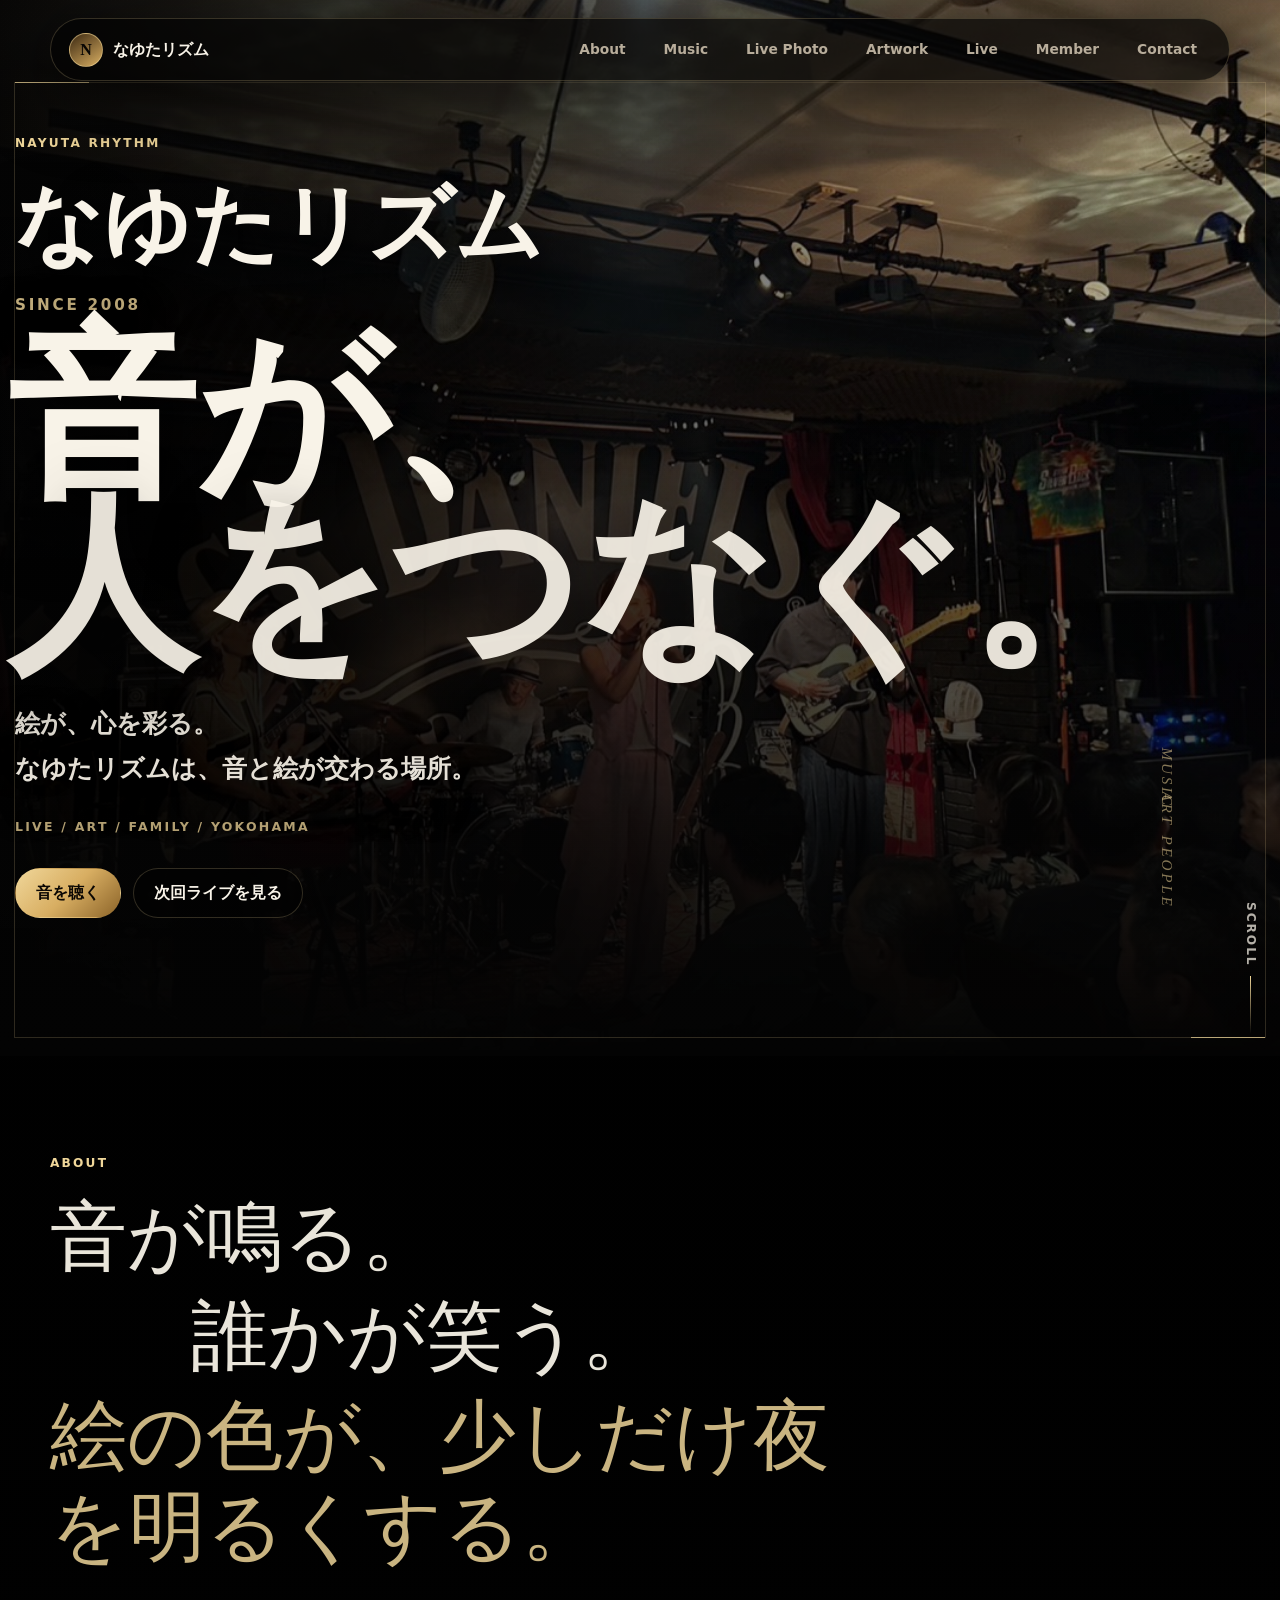
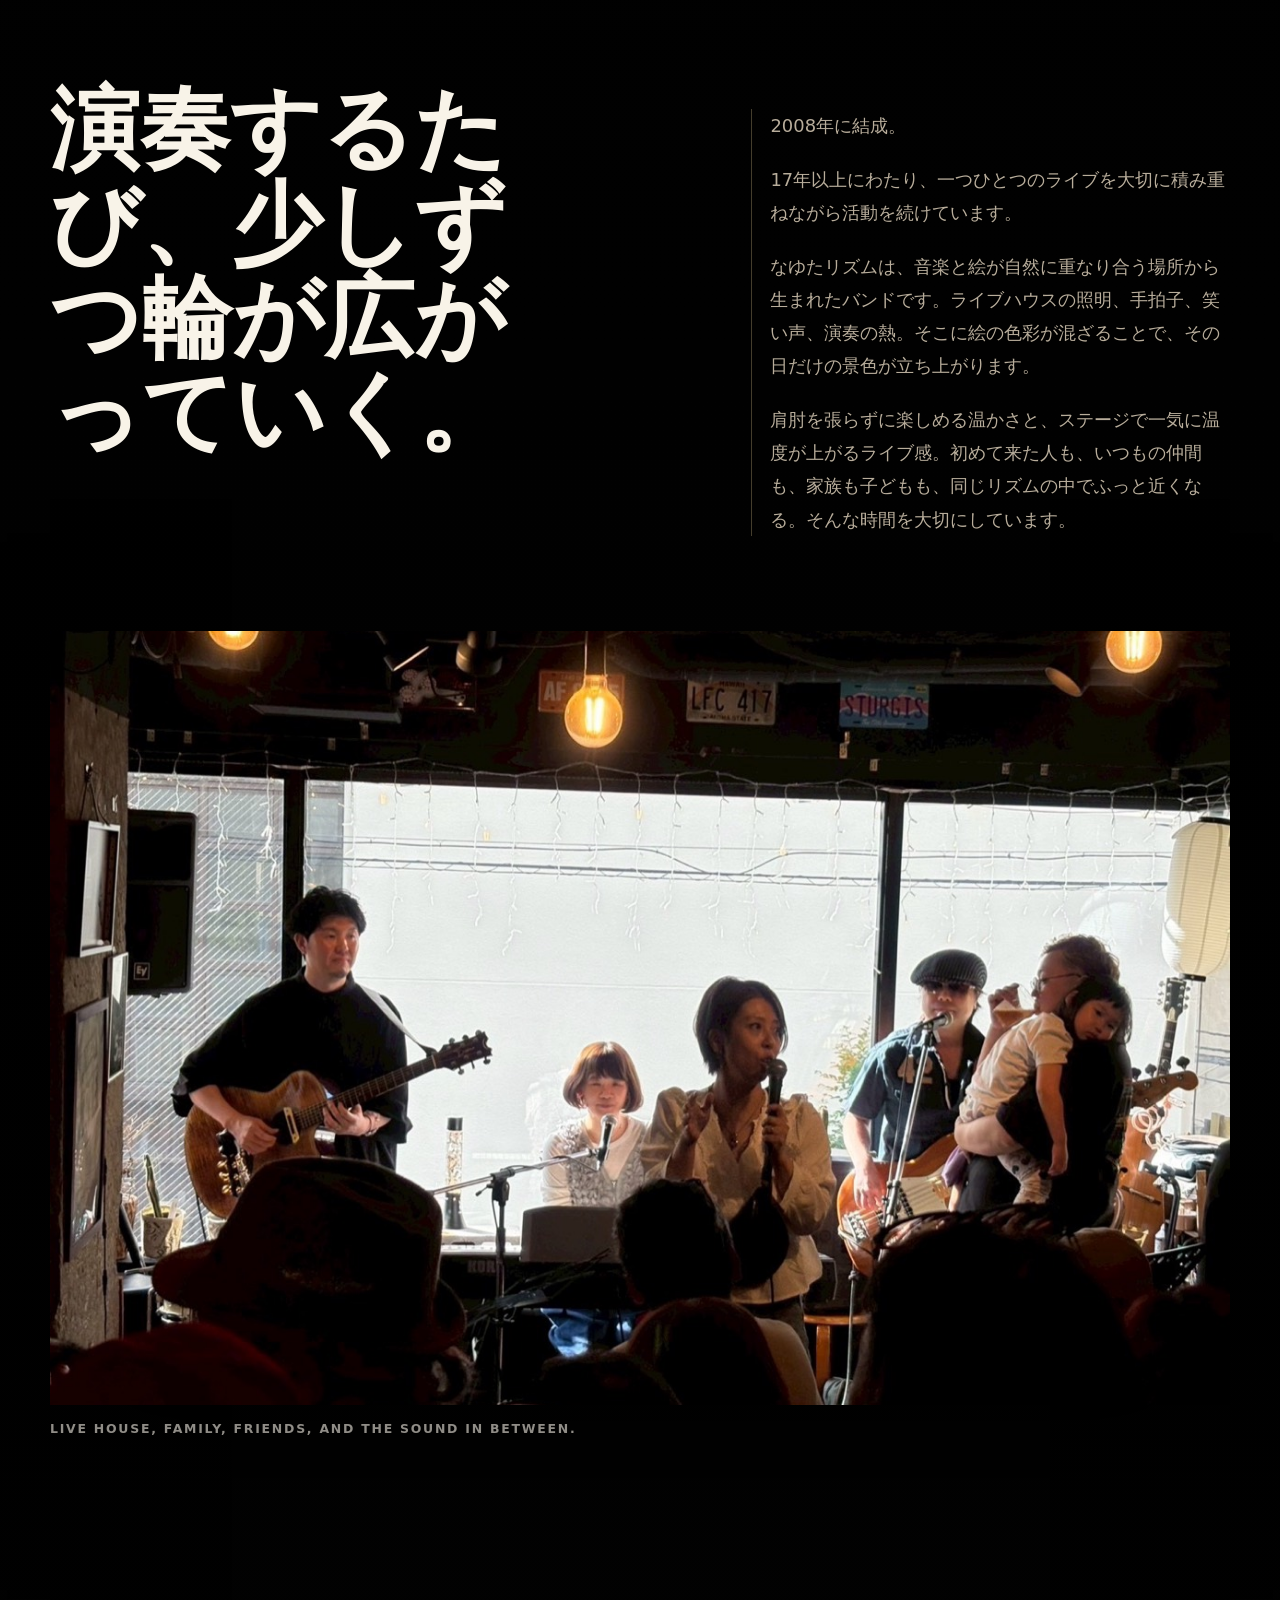
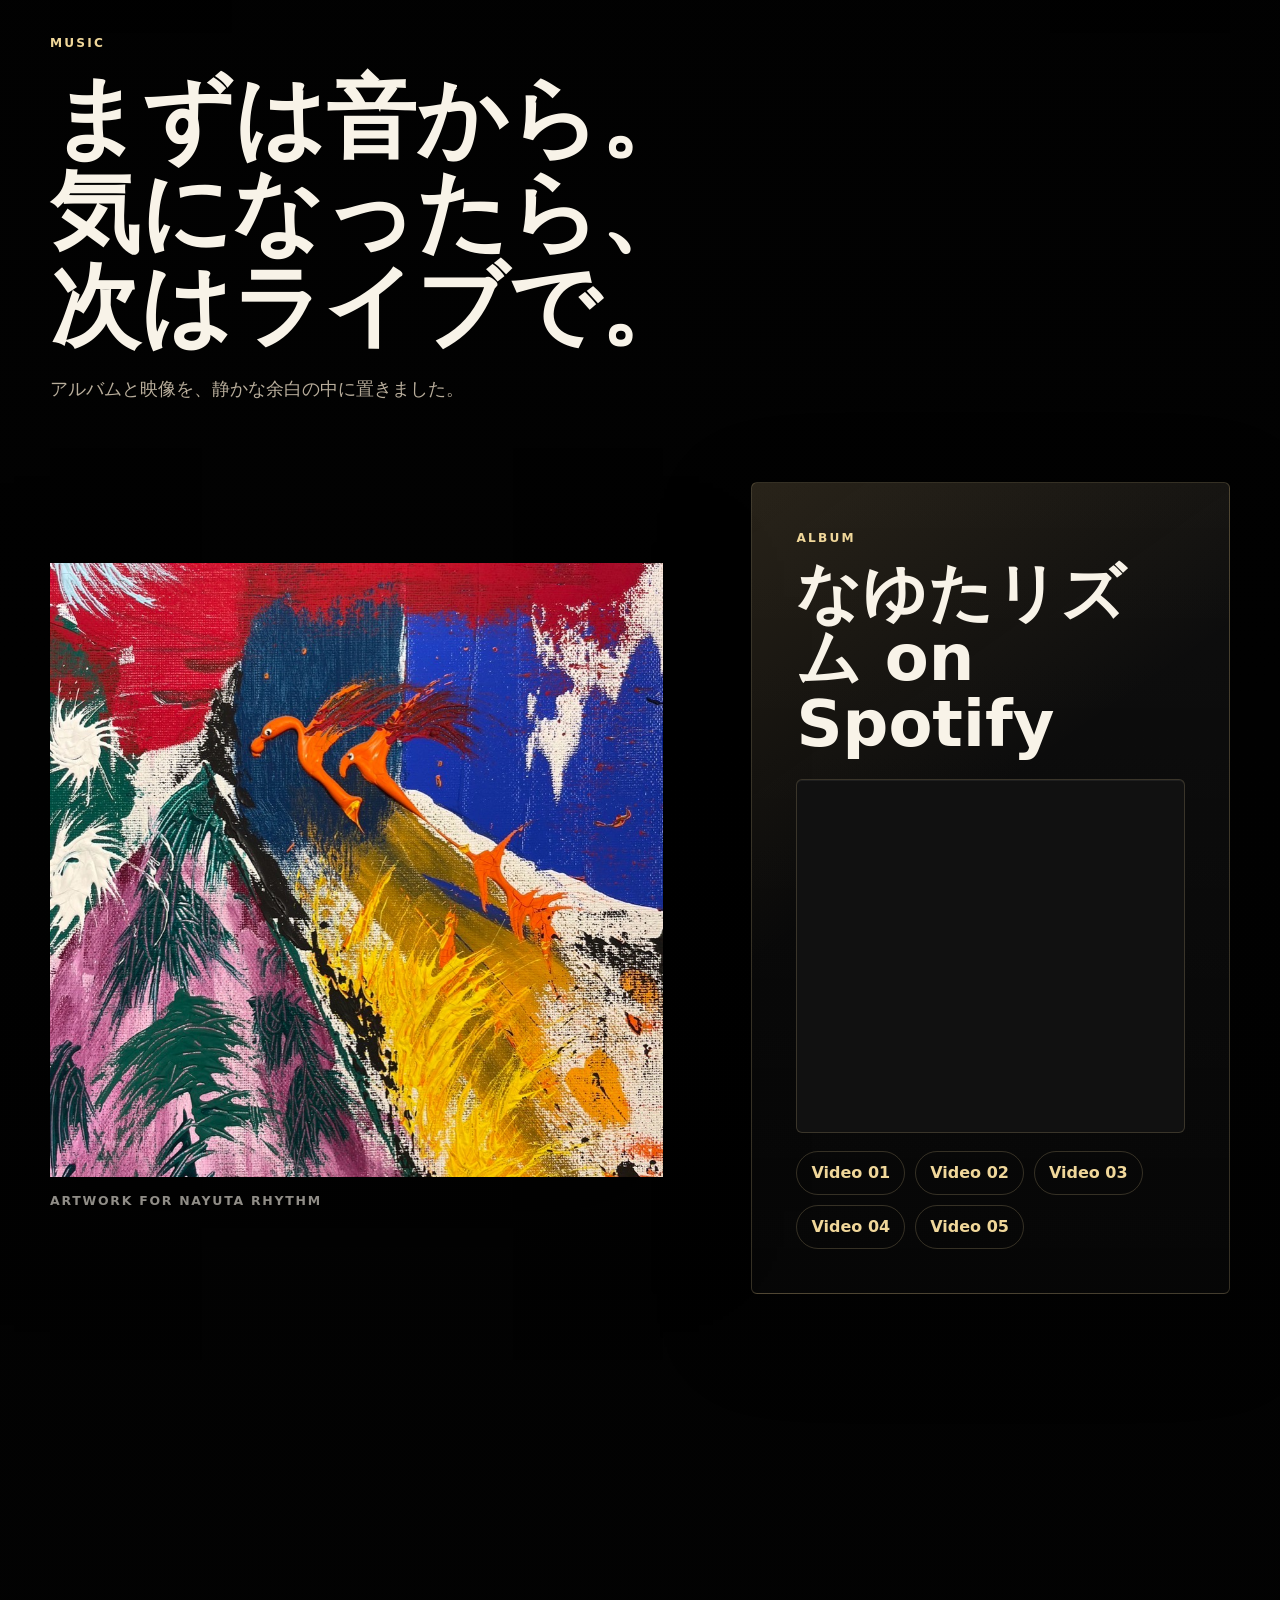
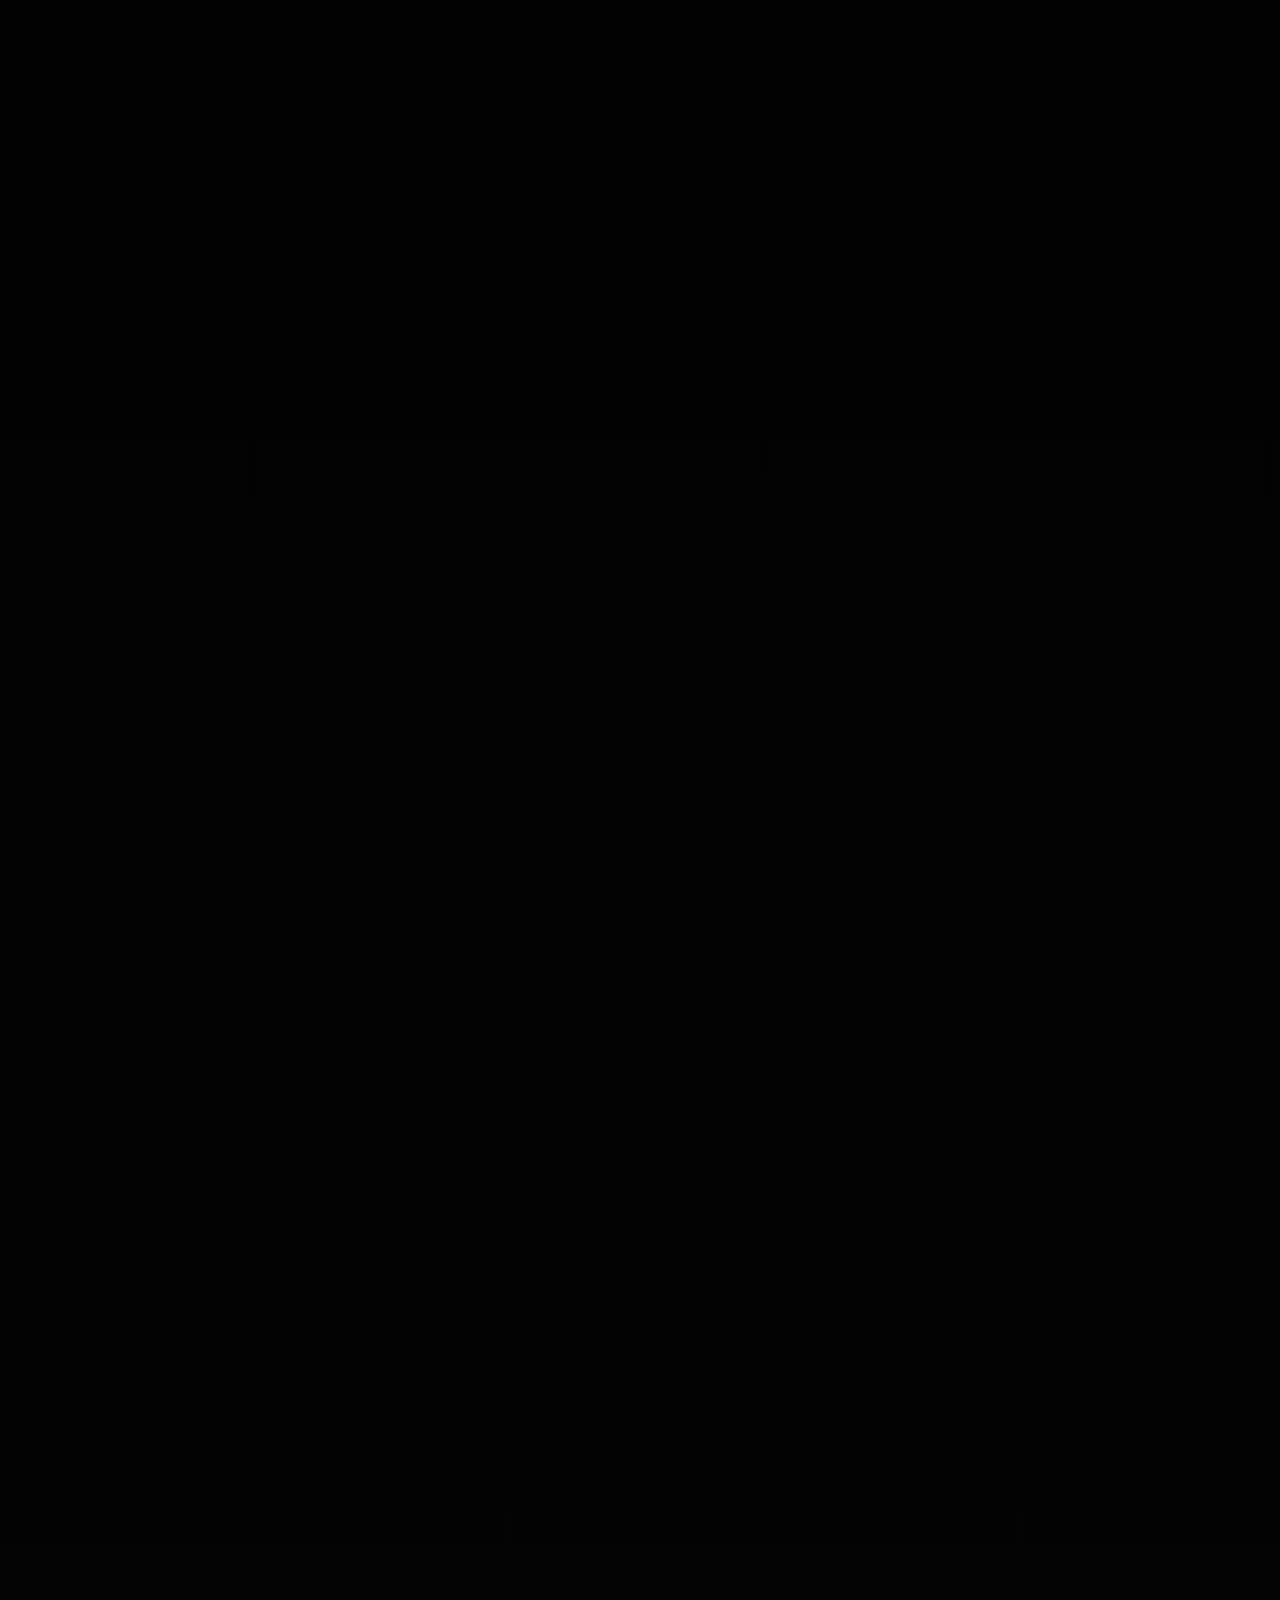
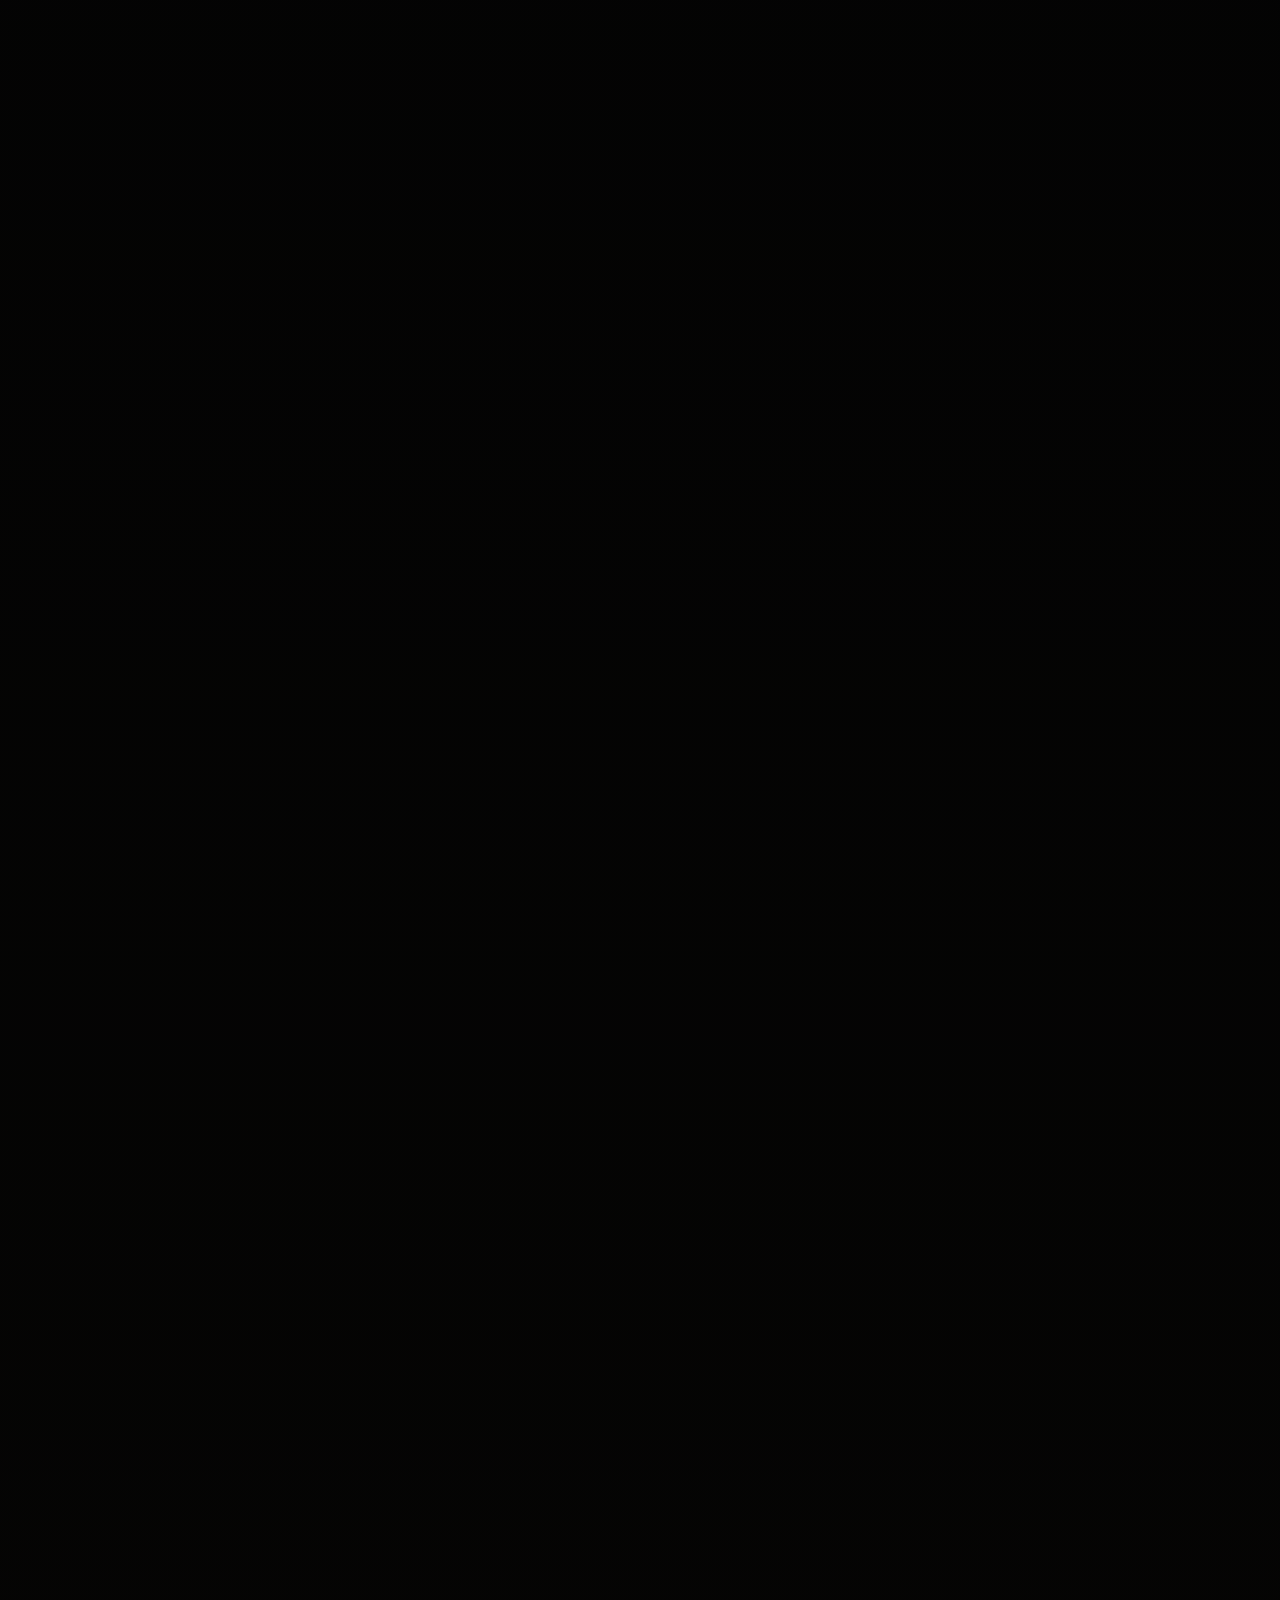
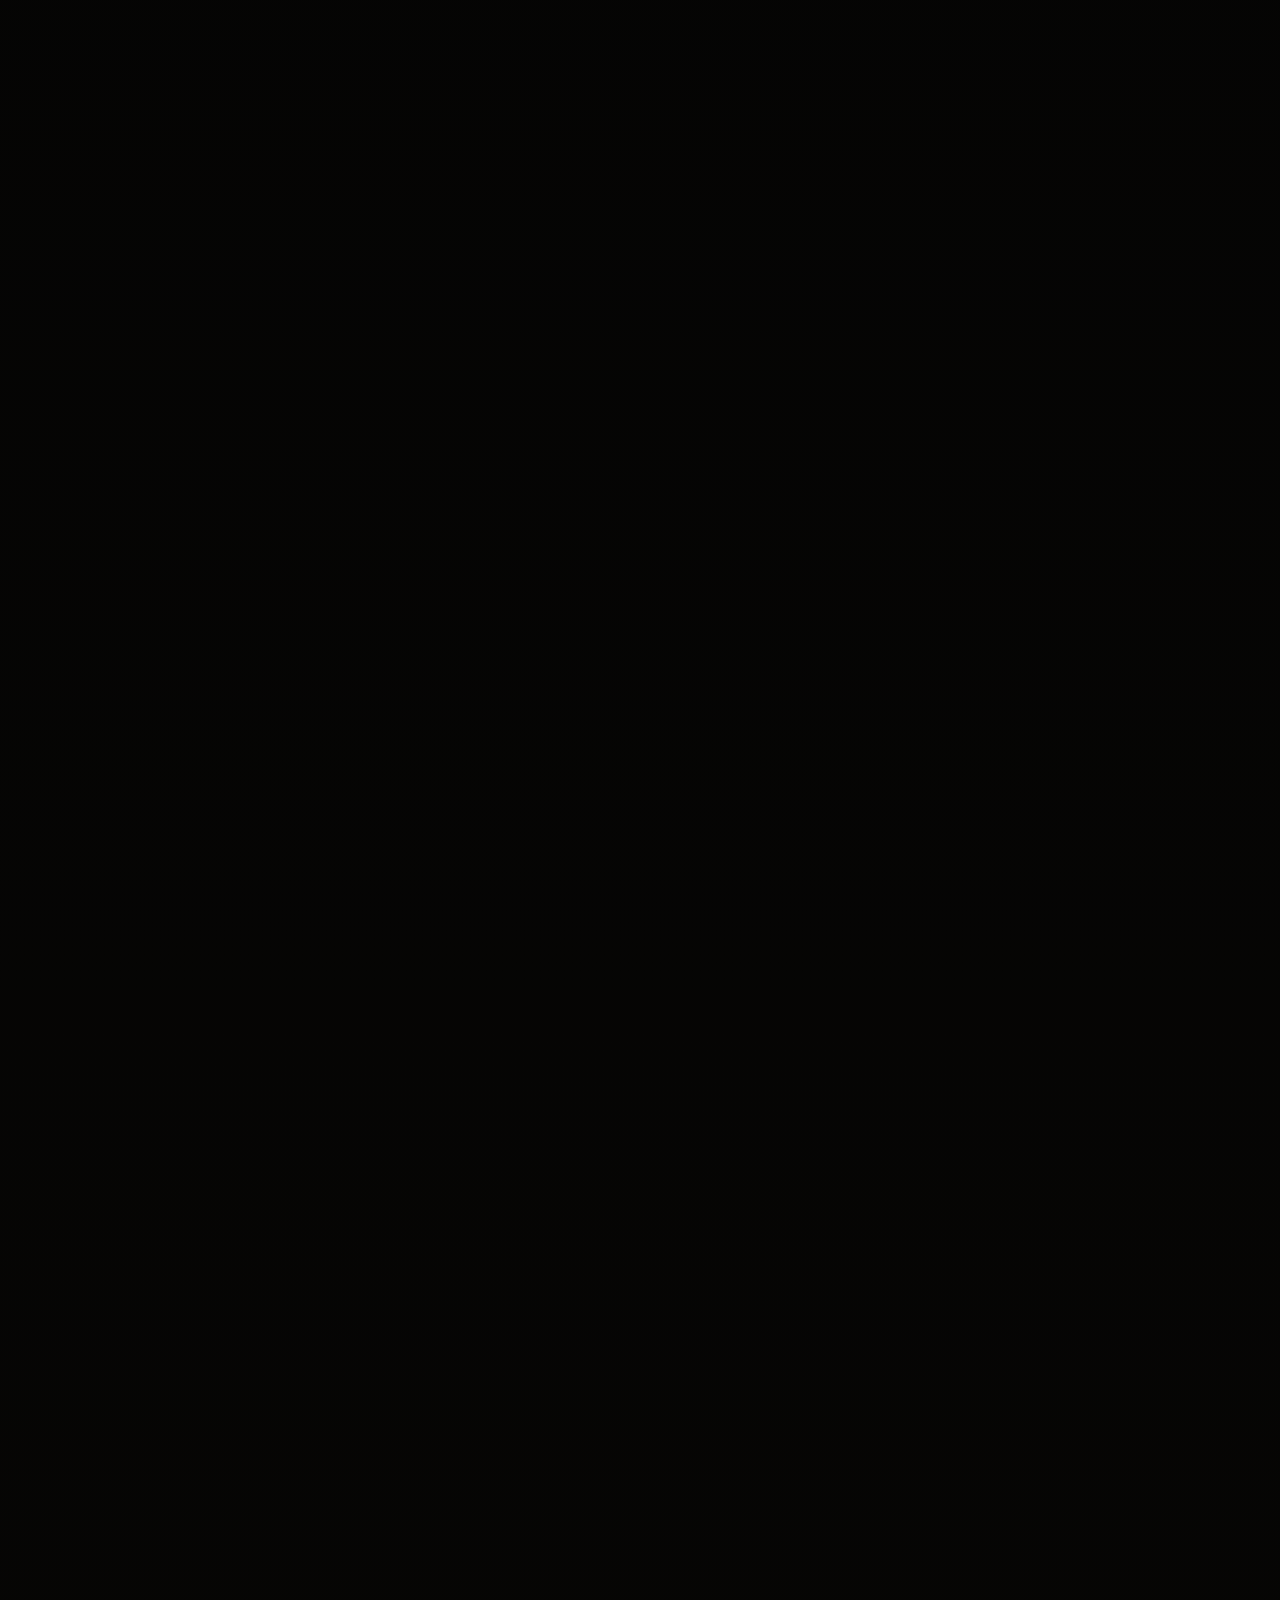
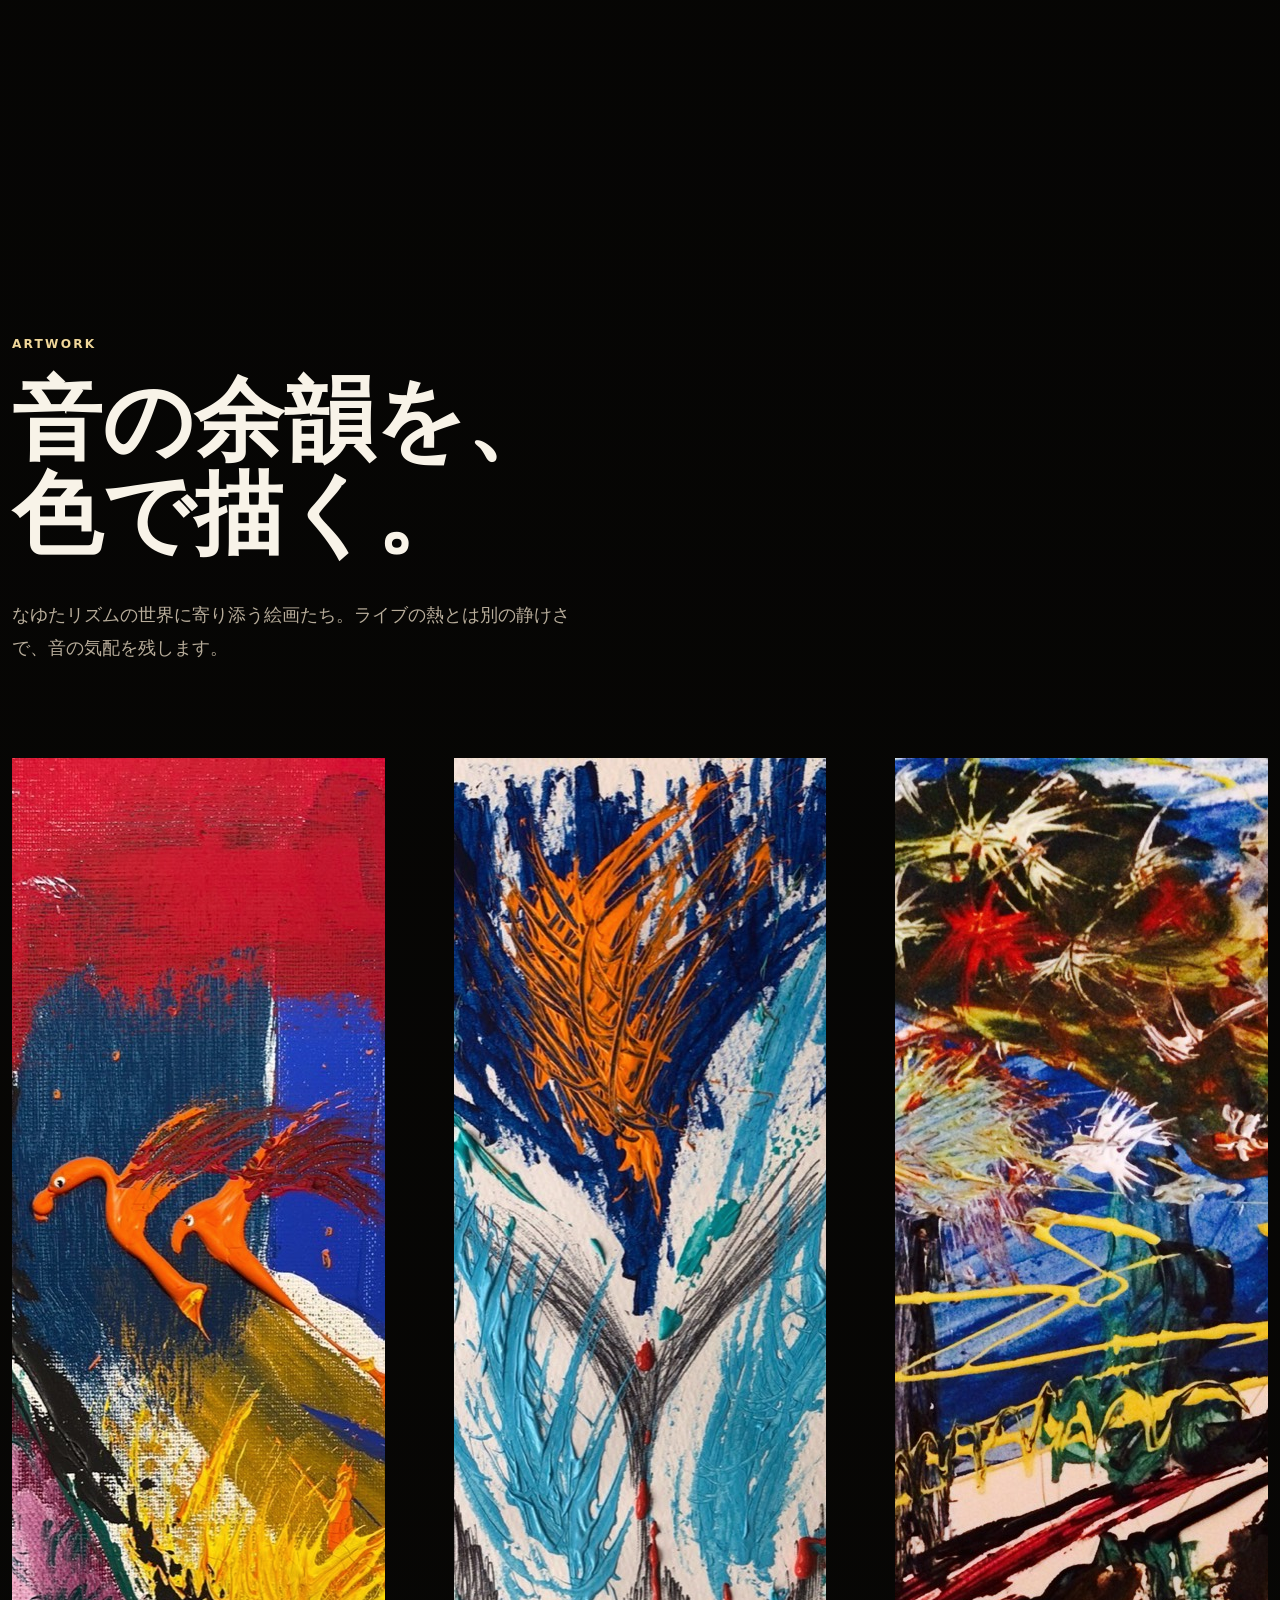
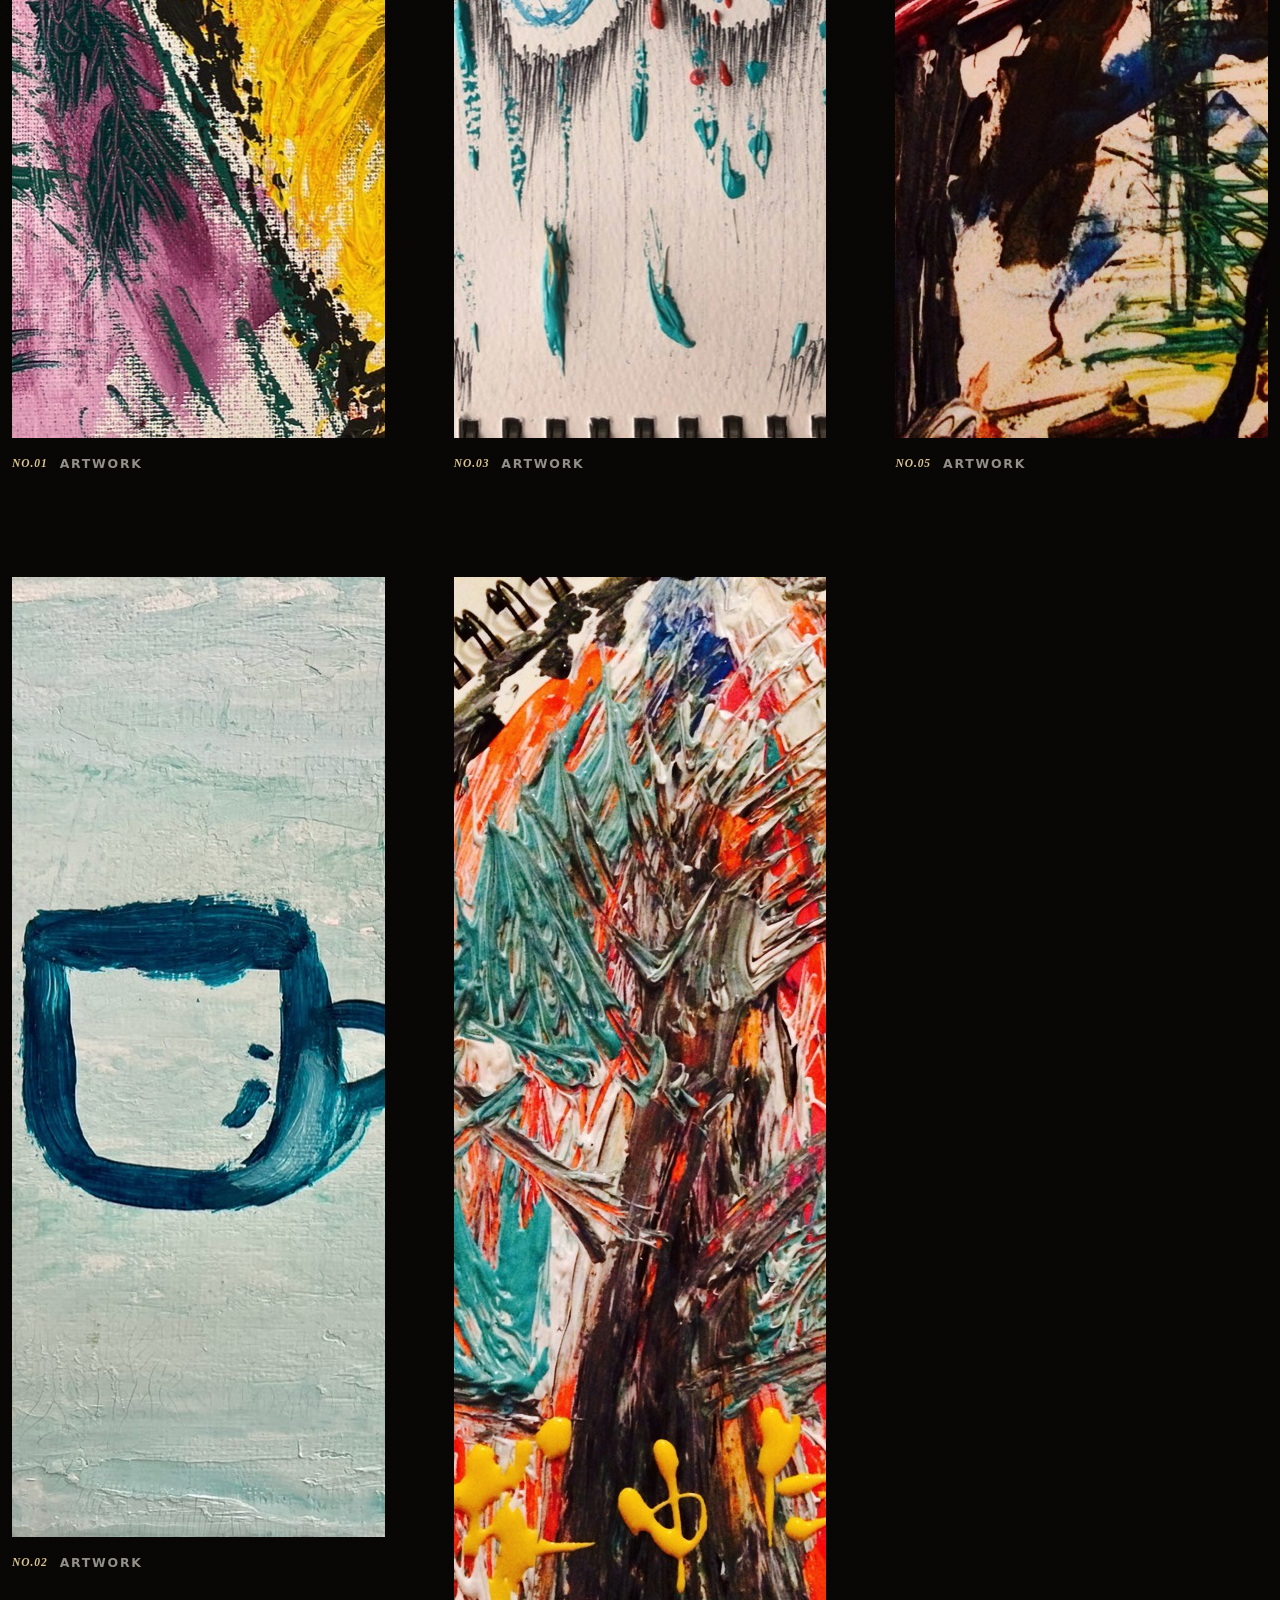
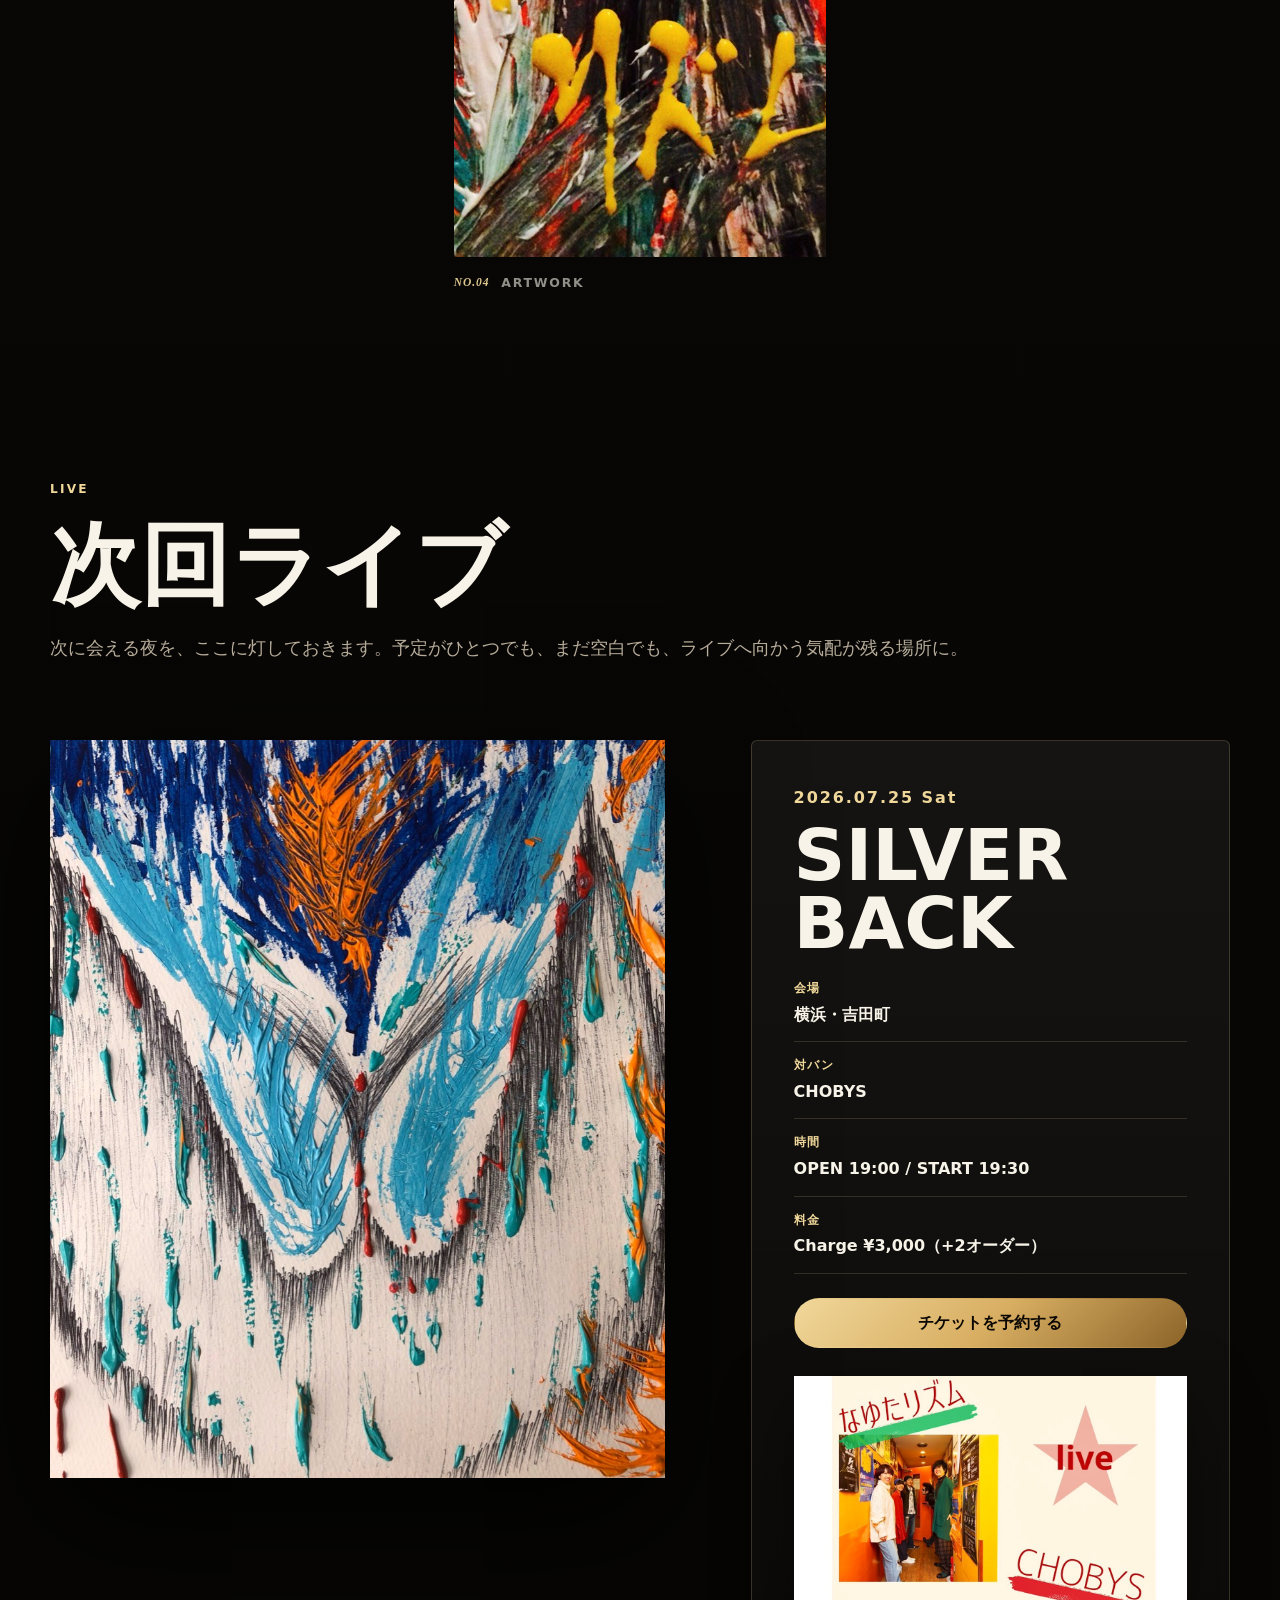
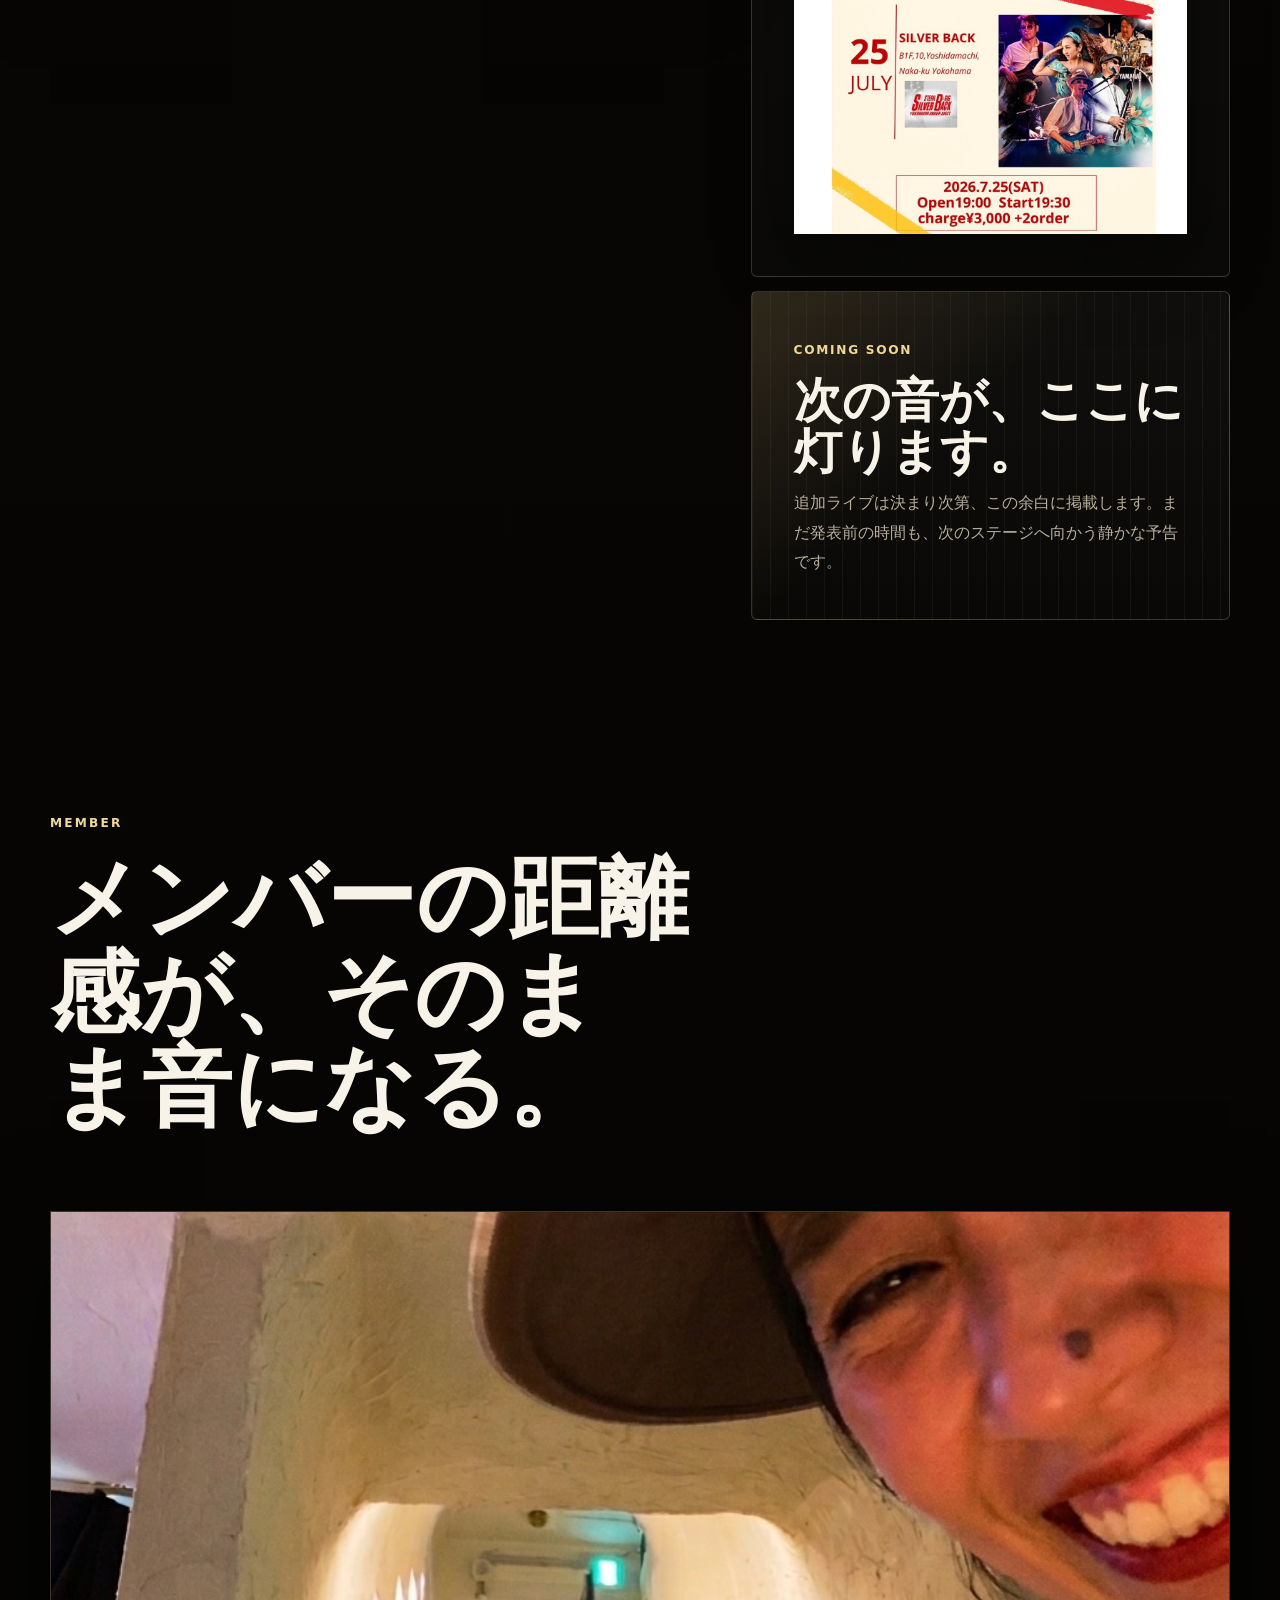
==== commit 452bd122: "Keep only since text in hero" ====
--- a/index.html
+++ b/index.html
@@ -20,7 +20,7 @@
     <title>なゆたリズム | 音と絵が交わる公式サイト</title>
     <link rel="icon" href="favicon.svg" type="image/svg+xml" />
     <link rel="preconnect" href="https://open.spotify.com" />
-    <link rel="stylesheet" href="styles.css?v=20260709-since2008-v16" />
+  <link rel="stylesheet" href="styles.css?v=20260709-hero-since-only-v17" />
   </head>
   <body>
     <a class="skip-link" href="#about">本文へ移動</a>
@@ -67,7 +67,6 @@
           <p class="hero-band-name">なゆたリズム</p>
           <div class="hero-history" aria-label="なゆたリズムの結成年と活動歴">
             <span class="hero-since">Since 2008</span>
-            <span class="hero-history-copy">2008年結成・17年以上活動を続ける男女仲良しバンド</span>
           </div>
           <h1 class="hero-title"><span>音が、</span><span>人をつなぐ。</span></h1>
           <p class="hero-copy">
